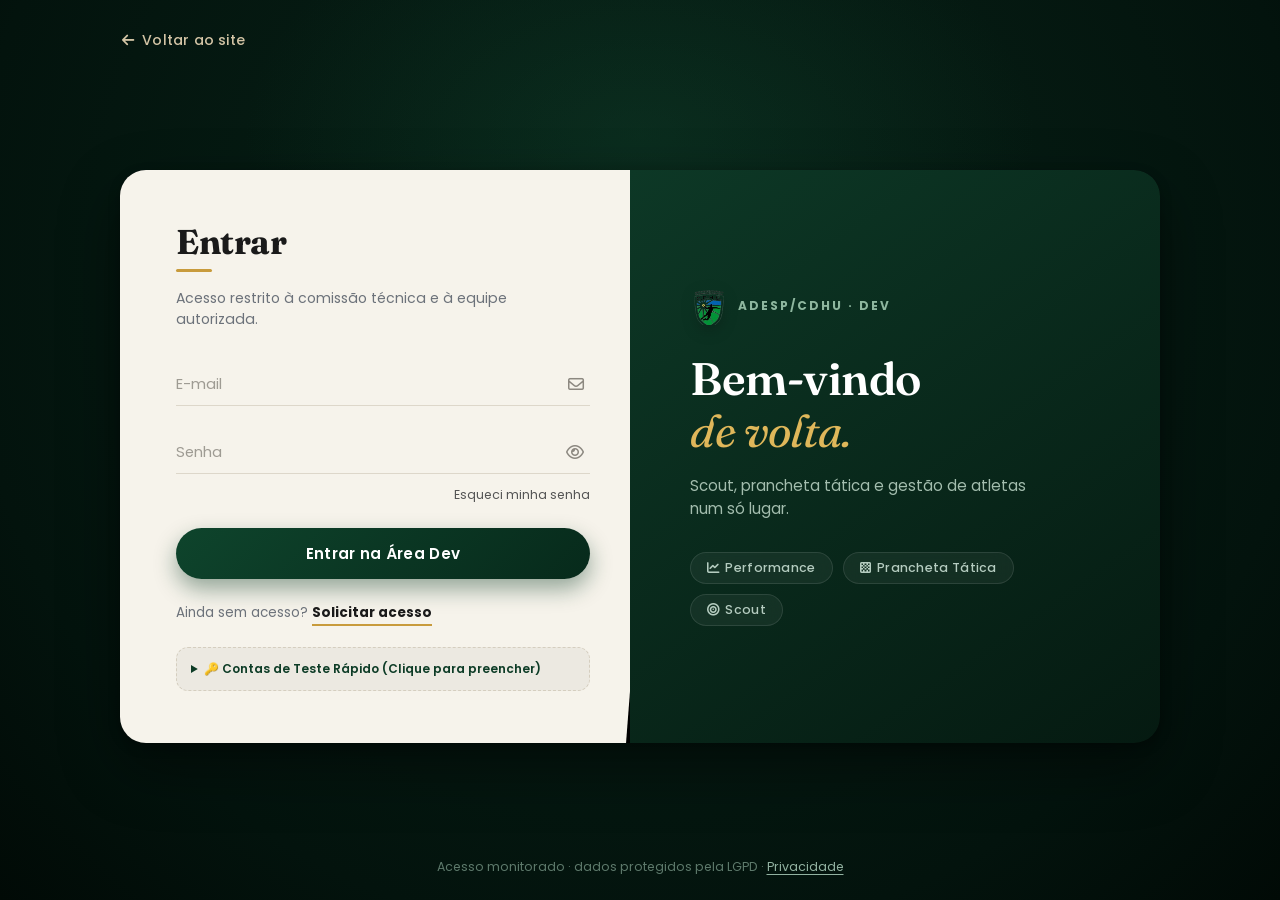
==== tatica.html @ 3009cf77 "Add files via upload" ====
﻿<!DOCTYPE html>
<html lang="pt-BR">

<head>
  <meta charset="UTF-8">
  <meta name="viewport" content="width=device-width, initial-scale=1.0, user-scalable=yes">
  <title>Prancheta Tática – ADESP/CDHU Uberlândia</title>
  <meta name="robots" content="noindex, nofollow">
  <link rel="icon" type="image/png" href="Imagens/CDHU.png">
  <!-- Guarda de Autenticação da Área Dev (Execução imediata para proteção de dados) -->
  <script src="js/auth-guard.js"></script>
  <link rel="preconnect" href="https://fonts.googleapis.com">
  <link rel="preconnect" href="https://fonts.gstatic.com" crossorigin>
  <link
    href="https://fonts.googleapis.com/css2?family=Poppins:wght@300;400;500;600;700;800&family=Oswald:wght@400;500;600;700&display=swap"
    rel="stylesheet">
  <link rel="stylesheet" href="https://cdnjs.cloudflare.com/ajax/libs/font-awesome/6.4.0/css/all.min.css">
  <!-- Design System e Componentes Compartilhados -->
  <link rel="stylesheet" href="css/components.css">
  <script src="js/utils/storage.js"></script>
  <!-- Módulo da Prancheta Tática (Abas, Log de Eventos, Regras IHF) -->
  <script src="js/modules/tactical-board.js"></script>
  <script src="data/plays.js"></script>
  <script src="js/modules/playbook.js"></script>
  <!-- Folha de Estilos Exclusiva da Prancheta Tática -->
  <link rel="stylesheet" href="css/tatica.css">
</head>

<body>

  <!-- NAVBAR -->
  <nav class="tac-nav">
    <a href="performance.html" class="tac-brand">
      <img src="Imagens/CDHU.png" alt="CDHU" onerror="this.style.display='none'">
      <div class="tac-brand-text">
        <h1>ADESP / CDHU</h1>
        <span>Prancheta Tática</span>
      </div>
    </a>
    <div class="tac-nav-right">
      <button class="nav-btn" onclick="undoAction()" title="Desfazer (Ctrl+Z)"><i class="fas fa-undo"></i>
        Desfazer</button>
      <button class="nav-btn" onclick="redoAction()" title="Refazer (Ctrl+Y)"><i class="fas fa-redo"></i>
        Refazer</button>
      <button class="nav-btn" onclick="clearAllDrawings()"><i class="fas fa-eraser"></i> Limpar</button>
      <button class="nav-btn" onclick="resetPlayers()"><i class="fas fa-sync-alt"></i> Reset</button>
      <button class="nav-btn accent" onclick="exportPNG()"><i class="fas fa-camera"></i> Exportar PNG</button>
      <a href="performance.html" class="nav-btn"><i class="fas fa-arrow-left"></i> Performance</a>
    </div>
  </nav>

  <!-- ACTIVE TEAM INDICATOR -->
  <div class="active-team-bar">
    <div class="active-team-dot" id="activeTeamDot"></div>
    <span id="activeTeamLabel">Nenhum time selecionado — clique próximo a um jogador para detectar</span>
  </div>

  <!-- MAIN LAYOUT -->
  <div class="tac-layout">

    <!-- LEFT: TOOLS SIDEBAR -->
    <aside class="tools-sidebar" id="toolsSidebar">
      <button class="tool-btn active" id="tool-select" data-tool="select" data-tip="Selecionar (S)"
        onclick="setTool('select')">
        <i class="fas fa-mouse-pointer"></i><span>Seleção</span>
      </button>
      <button class="tool-btn" id="tool-ball" data-tool="ball" data-tip="Bola de Handebol (O)"
        onclick="setTool('ball')">
        <i class="fas fa-volleyball-ball"></i><span>Bola</span>
      </button>
      <button class="tool-btn" id="tool-move" data-tool="move" data-tip="Movimento (M)" onclick="setTool('move')">
        <i class="fas fa-long-arrow-alt-right"></i><span>Mover</span>
      </button>
      <button class="tool-btn" id="tool-pass" data-tool="pass" data-tip="Passe (P)" onclick="setTool('pass')">
        <i class="fas fa-share"></i><span>Passe</span>
      </button>
      <button class="tool-btn" id="tool-dribble" data-tool="dribble" data-tip="Drible (D)" onclick="setTool('dribble')">
        <i class="fas fa-wave-square"></i><span>Drible</span>
      </button>
      <button class="tool-btn" id="tool-shot" data-tool="shot" data-tip="Arremesso ao Gol (G)"
        onclick="setTool('shot')">
        <i class="fas fa-bullseye"></i><span>Tiro</span>
      </button>
      <div class="tool-sep"></div>
      <button class="tool-btn" id="tool-block" data-tool="block" data-tip="Bloqueio Defensivo (B)"
        onclick="setTool('block')">
        <i class="fas fa-shield-alt"></i><span>Bloq.</span>
      </button>
      <button class="tool-btn" id="tool-zone" data-tool="zone" data-tip="Demarcar Zona (Z)" onclick="setTool('zone')">
        <i class="fas fa-draw-polygon"></i><span>Zona</span>
      </button>
      <button class="tool-btn" id="tool-text" data-tool="text" data-tip="Anotação de Texto (T)"
        onclick="setTool('text')">
        <i class="fas fa-font"></i><span>Texto</span>
      </button>
      <div class="tool-sep"></div>
      <button class="tool-btn" id="tool-eraser" data-tool="eraser" data-tip="Borracha (E)" onclick="setTool('eraser')">
        <i class="fas fa-eraser"></i><span>Apagar</span>
      </button>
      <div class="tool-sep"></div>
      <div style="font-size:0.6rem;color:var(--muted);text-align:center;padding:2px 0;">COR</div>
      <input type="color" class="tool-color-swatch" id="drawColorPicker" value="#ffffff" title="Cor do desenho"
        onchange="state.drawColor=this.value;">
      <div style="font-size:0.6rem;color:var(--muted);text-align:center;padding:2px 0;">ESP</div>
      <input type="range" min="1" max="8" value="2" id="lineWidthSlider" style="width:46px;accent-color:var(--accent);"
        oninput="state.lineWidth=+this.value;" title="Espessura">
    </aside>

    <!-- CENTER: CANVAS -->
    <main class="canvas-area">
      <!-- VIEW TOGGLE & TACTICAL ACTIONS -->
      <div class="view-toggle">
        <div class="view-btn-group">
          <button class="view-btn active" onclick="setView('full')"><i class="fas fa-expand"></i> Quadra
            Completa</button>
          <button class="view-btn" onclick="setView('attack')"><i class="fas fa-crosshairs"></i> Metade Ataque</button>
          <button class="view-btn" onclick="setView('defense')"><i class="fas fa-shield-alt"></i> Metade Defesa</button>
        </div>
        <div class="view-btn-group">
          <button class="view-btn action-btn-play" onclick="executePlay()"
            title="Executar e visualizar jogada desenhada (Espaço)"><i class="fas fa-play"></i> Play Jogada</button>
          <button class="view-btn action-btn-shot" onclick="shootToGoal()" title="Traçar arremesso direto no gol"><i
              class="fas fa-bullseye"></i> Chutar a Gol</button>
          <button class="view-btn action-btn-block" id="btnBlockView" onclick="toggleDefenseBlock()"
            title="Simular que a defesa bloqueou com sucesso"><i class="fas fa-shield-alt"></i> Bloqueio: <span
              id="blockViewText">OFF</span></button>
          <button class="view-btn action-btn-gk7" id="btnGK7View" onclick="toggleGoalieLinha()"
            title="Substituir Goleiro pelo Jogador nº 7 (Goleiro-Linha)"><i class="fas fa-exchange-alt"></i> <span
              id="gk7ViewText">GK ↔ Nº 7</span></button>
          <button class="view-btn" onclick="resetBallPosition()" title="Posicionar a bola no armador central"><i
              class="fas fa-volleyball-ball"></i> Repor Bola</button>
        </div>
      </div>
      <div class="canvas-wrapper" id="canvasWrapper">
        <div id="playToast" class="play-toast">
          <span id="playToastIcon">▶</span>
          <span id="playToastText">Executando jogada...</span>
        </div>
        <canvas id="courtCanvas"></canvas>
      </div>
    </main>

    <!-- RIGHT: SYSTEMS & EVENT LOG PANEL -->
    <aside class="systems-panel" id="systemsPanel">
      <!-- TABS BAR -->
      <div class="tac-side-tabs">
        <button class="tac-tab-btn active" data-tab="sistemas" title="Sistemas Táticos"><i class="fas fa-sitemap"></i>
          Sistemas</button>
        <button class="tac-tab-btn" data-tab="log" title="Log de Eventos da Jogada"><i class="fas fa-list-ol"></i>
          Log</button>
        <button class="tac-tab-btn" data-tab="biblioteca" title="Jogadas Salvas"><i class="fas fa-bookmark"></i>
          Biblioteca</button>
        <button class="tac-tab-btn" data-tab="playbook" title="Playbook de Seleções"><i class="fas fa-book-open"></i> Playbook</button>
        <button class="tac-tab-btn" data-tab="times" title="Cores e Nomes"><i class="fas fa-palette"></i> Times</button>
        <button class="tac-tab-btn" onclick="TacticalBoard.openRulesModal()" title="Regras Oficiais IHF"
          style="flex:0 0 38px;color:var(--accent);"><i class="fas fa-question-circle"></i></button>
      </div>

      <!-- PANE 1: SISTEMAS TÁTICOS -->
      <div class="tac-tab-pane active" id="pane-sistemas">
        <div class="sys-section" style="padding:0;border:none;">
          <div class="sys-title"><i class="fas fa-shield-alt"></i> Sistemas Defensivos</div>
          <button class="sys-btn def" onclick="applyDefSystem('6-0')"><i class="fas fa-shield-alt"></i> 6-0
            Clássica</button>
          <button class="sys-btn def" onclick="applyDefSystem('5-1')"><i class="fas fa-shield-alt"></i> 5-1 com
            Avançado</button>
          <button class="sys-btn def" onclick="applyDefSystem('4-2')"><i class="fas fa-shield-alt"></i> 4-2 Duas
            Linhas</button>
          <button class="sys-btn def" onclick="applyDefSystem('3-2-1')"><i class="fas fa-shield-alt"></i> 3-2-1
            Pirâmide</button>
          <button class="sys-btn def" onclick="applyDefSystem('3-3')"><i class="fas fa-shield-alt"></i> 3-3 Pressão
            Total</button>
        </div>

        <div class="sys-section" style="padding:0;border:none;margin-top:14px;">
          <div class="sys-title"><i class="fas fa-bolt"></i> Sistemas Ofensivos</div>
          <button class="sys-btn atk" onclick="applyAtkSystem('3-3')"><i class="fas fa-running"></i> 3-3 Padrão (1
            Pivô)</button>
          <button class="sys-btn atk" onclick="applyAtkSystem('2-4')"><i class="fas fa-users"></i> 2-4 (2
            Pivôs)</button>
          <button class="sys-btn atk" onclick="applyAtkSystem('contra')"><i class="fas fa-forward"></i> Contra-Ataque
            Veloz</button>
          <button class="sys-btn atk" onclick="applyAtkSystem('7v6')"><i class="fas fa-plus-circle"></i> 7x6
            (Goleiro-Linha)</button>
        </div>
      </div>

      <!-- PANE 2: LOG DE EVENTOS & REGRAS AO VIVO -->
      <div class="tac-tab-pane" id="pane-log">
        <div class="log-toolbar">
          <button class="log-btn primary" onclick="executePlay()"><i class="fas fa-play"></i> Simular</button>
          <button class="log-btn accent" onclick="TacticalBoard.exportPlaybook()"><i class="fas fa-file-export"></i>
            Playbook</button>
        </div>

        <!-- KPIs da Jogada -->
        <div class="play-summary-grid">
          <div class="play-kpi-card">
            <div class="play-kpi-val" id="kpiTotalPasses">0</div>
            <div class="play-kpi-lbl">Passes</div>
          </div>
          <div class="play-kpi-card">
            <div class="play-kpi-val" id="kpiDuration">0.0s</div>
            <div class="play-kpi-lbl">Tempo Est.</div>
          </div>
          <div class="play-kpi-card">
            <div class="play-kpi-val" id="kpiFinalZone">-</div>
            <div class="play-kpi-lbl">Zona Final</div>
          </div>
        </div>

        <!-- Alertas ao Vivo de Regras IHF -->
        <div id="tacticalAlertContainer" style="display:none;"></div>

        <!-- Tabela do Log de Eventos -->
        <div class="event-log-container">
          <table class="event-log-table">
            <thead>
              <tr>
                <th style="width:28px">#</th>
                <th style="width:46px">Tempo</th>
                <th>Evento & Detalhes</th>
              </tr>
            </thead>
            <tbody id="eventLogTbody">
              <tr>
                <td colspan="3" style="text-align:center;color:var(--muted);padding:24px 10px;">
                  <i class="fas fa-pencil-ruler"
                    style="font-size:1.5rem;margin-bottom:8px;display:block;opacity:0.4;"></i>
                  Nenhum movimento desenhado.<br>Trace passes, movimentos ou arremessos para gerar o log tático.
                </td>
              </tr>
            </tbody>
          </table>
        </div>
        <div style="font-size:0.7rem;color:var(--muted);text-align:center;">
          <i class="fas fa-info-circle"></i> Clique em uma linha para destacar a ação no campo.
        </div>
      </div>

      <!-- PANE 3: BIBLIOTECA DE PRESETS (Storage Seguro) -->
      <div class="tac-tab-pane" id="pane-biblioteca">
        <div class="sys-title"><i class="fas fa-bookmark"></i> Situações Salvas</div>
        <button class="sys-btn" onclick="savePreset()"
          style="background:var(--primary);color:#fff;border-color:transparent;text-align:center;font-weight:600;margin-bottom:10px;"><i
            class="fas fa-save"></i> Salvar Situação Atual</button>
        <div id="presetsList"></div>
      </div>

      <!-- PANE: PLAYBOOK DE SELEÇÕES (data/plays.js) -->
      <div class="tac-tab-pane" id="pane-playbook"></div>

      <!-- PANE 4: TIMES & CORES -->
      <div class="tac-tab-pane" id="pane-times">
        <div class="sys-title"><i class="fas fa-palette"></i> Configuração de Equipes</div>
        <div class="team-row" style="background:var(--bg-card);padding:8px 10px;border-radius:8px;">
          <label>ADESP (A)</label>
          <input type="color" class="color-pick" id="teamAColor" value="#0A509E"
            onchange="changeTeamColor('A', this.value)">
          <input type="text" id="teamAName" value="ADESP"
            style="width:85px;background:var(--bg-panel);border:1px solid var(--border);border-radius:6px;color:var(--text);padding:4px 6px;font-size:0.78rem;font-family:inherit;"
            oninput="teamNames.A=this.value;render();">
        </div>
        <div class="team-row" style="background:var(--bg-card);padding:8px 10px;border-radius:8px;margin-top:8px;">
          <label>Adversário (B)</label>
          <input type="color" class="color-pick" id="teamBColor" value="#ef4444"
            onchange="changeTeamColor('B', this.value)">
          <input type="text" id="teamBName" value="ADV"
            style="width:85px;background:var(--bg-panel);border:1px solid var(--border);border-radius:6px;color:var(--text);padding:4px 6px;font-size:0.78rem;font-family:inherit;"
            oninput="teamNames.B=this.value;render();">
        </div>
      </div>
    </aside>
  </div>

  <!-- TIMELINE BAR -->
  <div class="timeline-bar" id="timelineBar">
    <div class="tl-controls">
      <button class="tl-btn" onclick="prevFrame()" title="Quadro anterior (←)"><i
          class="fas fa-step-backward"></i></button>
      <button class="tl-btn play-btn" id="playBtn" onclick="togglePlay()" title="Play/Pause (Space)"><i
          class="fas fa-play" id="playIcon"></i></button>
      <button class="tl-btn" onclick="nextFrame()" title="Próximo quadro (→)"><i
          class="fas fa-step-forward"></i></button>
      <button class="tl-btn" onclick="addFrame()" title="Adicionar quadro"
        style="background:var(--green);border-color:var(--green);"><i class="fas fa-plus"></i></button>
      <button class="tl-btn" onclick="deleteFrame()" title="Excluir quadro"
        style="background:#7f1d1d;border-color:#7f1d1d;"><i class="fas fa-trash"></i></button>
    </div>
    <div class="tl-frames" id="tlFrames"></div>
    <div style="font-size:0.75rem;color:var(--muted);flex-shrink:0;" id="frameCounter">1 / 1</div>
  </div>

  <!-- TEAMS BOTTOM BAR -->
  <div class="teams-bar">
    <label>Intervalo animação:</label>
    <input type="range" min="500" max="4000" step="100" value="1500" id="animSpeed"
      style="width:80px;accent-color:var(--accent);"
      oninput="animInterval=+this.value;document.getElementById('animSpeedVal').textContent=(this.value/1000).toFixed(1)+'s'">
    <span id="animSpeedVal" style="font-size:0.75rem;color:var(--muted);">1.5s</span>
    <label style="margin-left:10px;">Duração transição:</label>
    <input type="range" min="200" max="1500" step="50" value="800" id="animDuration"
      style="width:80px;accent-color:var(--accent);"
      oninput="animDurationMs=+this.value;document.getElementById('animDurVal').textContent=(this.value/1000).toFixed(1)+'s'">
    <span id="animDurVal" style="font-size:0.75rem;color:var(--muted);">0.8s</span>
    <div class="undo-redo" style="margin-left:auto;display:flex;gap:6px;align-items:center;">
      <span style="font-size:0.72rem;color:var(--muted);">Teclas: ← → Quadros | Space Play | Ctrl+Z Desfazer</span>
    </div>
  </div>

  <!-- PLAYER CONTEXT POPUP -->
  <div class="player-popup" id="playerPopup">
    <div class="pp-title" id="ppTitle">Jogador</div>
    <button class="pp-btn" id="ppToggleGK7Btn" onclick="toggleGoalieLinha(); closePlayerPopup();"
      style="color:var(--accent);font-weight:600;"><i class="fas fa-exchange-alt"></i> 🔁 GK ↔ Jogador nº 7</button>
    <button class="pp-btn" onclick="setPlayerState('normal')">✅ Normal</button>
    <button class="pp-btn" onclick="setPlayerState('yellow')">🟡 Cartão Amarelo</button>
    <button class="pp-btn" onclick="setPlayerState('suspended')">⏸ Suspensão 2min</button>
    <button class="pp-btn" onclick="setPlayerState('disqualified')">🔴 Desclassificado</button>
    <button class="pp-btn" onclick="closePlayerPopup()">✖ Fechar</button>
  </div>

  <!-- TEXT INPUT OVERLAY -->
  <div id="textInputOverlay">
    <h4><i class="fas fa-font"></i> Adicionar Texto</h4>
    <input type="text" id="textInputField" placeholder="Digite o texto..." maxlength="40">
    <div class="text-overlay-btns">
      <button class="to-btn cancel" onclick="cancelTextInput()">Cancelar</button>
      <button class="to-btn ok" onclick="confirmTextInput()">OK</button>
    </div>
  </div>

  <script>
    'use strict';

    /* ═══════════════════════════════════════════════════
       CONSTANTS & COURT DIMENSIONS (IHF official meters)
       ═══════════════════════════════════════════════════ */
    const COURT_W = 40; // meters
    const COURT_H = 20; // meters
    const GOAL_W = 3;   // meters
    const GOAL_H = 2;   // meters
    const GOAL_AREA_R = 6;  // 6m semicircle radius
    const FREE_THROW_R = 9; // 9m dashed line
    const PENALTY_LINE = 7; // 7m line
    const GK_LINE = 4;      // 4m restriction
    const SUBZONE = 4.5;    // substitution zone half-width

    /* ═══════════════════════════════════════════════════
       STATE
       ═══════════════════════════════════════════════════ */
    let state = {
      tool: 'select',
      activeTeam: null,
      drawColor: '#ffffff',
      lineWidth: 2,
      view: 'full',
      isDrawing: false,
      isDragging: false,
      isDraggingBall: false,
      selectedPlayer: null,
      tempPoints: [],
      history: [],
      redoStack: [],
      textPending: null, // {x, y} in meters for text placement
    };

    let teamColors = { A: '#0A509E', B: '#ef4444' };
    let teamNames = { A: 'ADESP', B: 'ADV' };
    let frames = [];
    let currentFrame = 0;
    let isPlaying = false;
    let playTimer = null;
    let animInterval = 1500;
    let animDurationMs = 800;
    let animRafId = null;
    let selectedElement = null; // drawing element for eraser
    let contextPlayer = null;   // for right-click popup
    let presets = [];

    // Ball state
    let ball = { x: 26, y: 10, visible: true, heldBy: 'a_ac' };
    let animBall = null;
    let simBall = null;
    let simBlockEffect = null;
    let isGK7Active = false;
    let isDefenseBlocked = false;
    let isSimulatingPlay = false;
    let simRafId = null;

    /* ═══════════════════════════════════════════════════
       PLAYER DEFINITIONS (positions in court meters)
       Origin: top-left of court, X→right, Y→down
       Left goal at x=0, Right goal at x=40
       Linha numerada de 1 a 6 + Goleiro (GK)
       ═══════════════════════════════════════════════════ */
    function defaultPlayers() {
      return [
        // Team A — Ataque (Linha 1 a 6 + GK)
        { id: 'a_gk', team: 'A', num: 1, label: 'GK', x: 2, y: 10, state: 'normal', isGK: true },
        { id: 'a_pe', team: 'A', num: 1, label: 'PE', x: 19, y: 2, state: 'normal', isGK: false },
        { id: 'a_ae', team: 'A', num: 2, label: 'AE', x: 24, y: 6, state: 'normal', isGK: false },
        { id: 'a_ac', team: 'A', num: 3, label: 'AC', x: 26, y: 10, state: 'normal', isGK: false },
        { id: 'a_ad', team: 'A', num: 4, label: 'AD', x: 24, y: 14, state: 'normal', isGK: false },
        { id: 'a_pd', team: 'A', num: 5, label: 'PD', x: 19, y: 18, state: 'normal', isGK: false },
        { id: 'a_pv', team: 'A', num: 6, label: 'PV', x: 30, y: 10, state: 'normal', isGK: false },
        // Team B — Defesa 6-0 (Linha 1 a 6 + GK posicionados no arco dos 6m)
        { id: 'b_gk', team: 'B', num: 1, label: 'GK', x: 38, y: 10, state: 'normal', isGK: true },
        { id: 'b_d1', team: 'B', num: 1, label: 'D1', x: 36.5, y: 3.5, state: 'normal', isGK: false },
        { id: 'b_d2', team: 'B', num: 2, label: 'D2', x: 34.8, y: 6.2, state: 'normal', isGK: false },
        { id: 'b_d3', team: 'B', num: 3, label: 'D3', x: 34.0, y: 8.8, state: 'normal', isGK: false },
        { id: 'b_d4', team: 'B', num: 4, label: 'D4', x: 34.0, y: 11.2, state: 'normal', isGK: false },
        { id: 'b_d5', team: 'B', num: 5, label: 'D5', x: 34.8, y: 13.8, state: 'normal', isGK: false },
        { id: 'b_d6', team: 'B', num: 6, label: 'D6', x: 36.5, y: 16.5, state: 'normal', isGK: false },
      ];
    }

    let players = defaultPlayers();

    /* ═══════════════════════════════════════════════════
       CANVAS SETUP
       ═══════════════════════════════════════════════════ */
    const canvas = document.getElementById('courtCanvas');
    const ctx = canvas.getContext('2d');
    const wrapper = document.getElementById('canvasWrapper');

    let scale = 1;      // pixels per meter
    let offsetX = 0;    // canvas left offset (px) for centering
    let offsetY = 0;    // canvas top offset (px) for centering
    let dpr = window.devicePixelRatio || 1;

    function resizeCanvas() {
      dpr = window.devicePixelRatio || 1;
      const rect = wrapper.getBoundingClientRect();
      const W = rect.width;
      const H = rect.height;

      let viewW = COURT_W, viewH = COURT_H;
      if (state.view === 'attack' || state.view === 'defense') {
        viewW = COURT_W / 2;
      }

      const scaleX = W / viewW;
      const scaleY = H / viewH;
      scale = Math.min(scaleX, scaleY) * 0.97;

      const drawW = viewW * scale;
      const drawH = viewH * scale;
      offsetX = (W - drawW) / 2;
      offsetY = (H - drawH) / 2;

      canvas.style.width = W + 'px';
      canvas.style.height = H + 'px';
      canvas.width = W * dpr;
      canvas.height = H * dpr;
      ctx.setTransform(dpr, 0, 0, dpr, 0, 0);
      render();
    }

    /* Court-meter → canvas-pixel */
    function c2p(mx, my) {
      let px, py;
      if (state.view === 'attack') {
        // show left half (x: 0..20)
        px = offsetX + mx * scale;
      } else if (state.view === 'defense') {
        // show right half (x: 20..40)
        px = offsetX + (mx - 20) * scale;
      } else {
        px = offsetX + mx * scale;
      }
      py = offsetY + my * scale;
      return { x: px, y: py };
    }

    /* Canvas-pixel → court-meter */
    function p2c(px, py) {
      let mx, my;
      if (state.view === 'attack') {
        mx = (px - offsetX) / scale;
      } else if (state.view === 'defense') {
        mx = (px - offsetX) / scale + 20;
      } else {
        mx = (px - offsetX) / scale;
      }
      my = (py - offsetY) / scale;
      return { x: mx, y: my };
    }

    /* ═══════════════════════════════════════════════════
       COURT DRAWING
       ═══════════════════════════════════════════════════ */
    function drawCourt() {
      const W = canvas.width / dpr;
      const H = canvas.height / dpr;

      // Background
      ctx.fillStyle = '#071322';
      ctx.fillRect(0, 0, W, H);

      // Court surface
      const tl = c2p(0, 0);
      const br = c2p(COURT_W, COURT_H);
      const cw = br.x - tl.x;
      const ch = br.y - tl.y;

      ctx.fillStyle = '#2980b9';
      ctx.fillRect(tl.x, tl.y, cw, ch);

      // Court outer boundary
      ctx.strokeStyle = '#fff';
      ctx.lineWidth = 2;
      ctx.setLineDash([]);
      ctx.strokeRect(tl.x, tl.y, cw, ch);

      // Center line
      const cl = c2p(COURT_W / 2, 0);
      const clb = c2p(COURT_W / 2, COURT_H);
      ctx.beginPath();
      ctx.moveTo(cl.x, cl.y);
      ctx.lineTo(clb.x, clb.y);
      ctx.stroke();

      // Center circle (optional freehand circle r=3m)
      const cc = c2p(COURT_W / 2, COURT_H / 2);
      ctx.beginPath();
      ctx.arc(cc.x, cc.y, 3 * scale, 0, Math.PI * 2);
      ctx.setLineDash([4, 4]);
      ctx.strokeStyle = 'rgba(255,255,255,0.4)';
      ctx.stroke();
      ctx.setLineDash([]);

      // LEFT GOAL AREA
      drawGoalArea(0);
      // RIGHT GOAL AREA
      drawGoalArea(COURT_W);

      // 7m PENALTY lines
      drawPenaltyLines();

      // 4m GK restriction lines
      drawGKLines();

      // Substitution zone indicators
      drawSubZone();

      // Goals
      drawGoal(0);  // left
      drawGoal(COURT_W); // right
    }

    function drawGoalArea(goalX) {
      // 6m goal area (solid) and 9m free-throw (dashed)
      const goalMidY = COURT_H / 2;
      const postTop = goalMidY - GOAL_W / 2;
      const postBot = goalMidY + GOAL_W / 2;
      const isLeft = goalX === 0;

      ctx.strokeStyle = '#fff';
      ctx.lineWidth = 2;

      // ── 6m line ──
      ctx.setLineDash([]);
      ctx.beginPath();
      if (isLeft) {
        ctx.arc(c2p(goalX, postTop).x, c2p(goalX, postTop).y, GOAL_AREA_R * scale, -Math.PI / 2, 0);
        ctx.lineTo(c2p(goalX + GOAL_AREA_R, postBot).x, c2p(goalX + GOAL_AREA_R, postBot).y);
        ctx.arc(c2p(goalX, postBot).x, c2p(goalX, postBot).y, GOAL_AREA_R * scale, 0, Math.PI / 2);
      } else {
        ctx.arc(c2p(goalX, postTop).x, c2p(goalX, postTop).y, GOAL_AREA_R * scale, -Math.PI / 2, Math.PI, true);
        ctx.lineTo(c2p(goalX - GOAL_AREA_R, postBot).x, c2p(goalX - GOAL_AREA_R, postBot).y);
        ctx.arc(c2p(goalX, postBot).x, c2p(goalX, postBot).y, GOAL_AREA_R * scale, Math.PI, Math.PI / 2, true);
      }
      ctx.stroke();

      // ── 9m dashed line ──
      ctx.setLineDash([8 * scale / 10, 5 * scale / 10]);
      ctx.lineWidth = 1.5;
      ctx.beginPath();
      if (isLeft) {
        ctx.arc(c2p(goalX, postTop).x, c2p(goalX, postTop).y, FREE_THROW_R * scale, -Math.PI / 2, 0);
        ctx.lineTo(c2p(goalX + FREE_THROW_R, postBot).x, c2p(goalX + FREE_THROW_R, postBot).y);
        ctx.arc(c2p(goalX, postBot).x, c2p(goalX, postBot).y, FREE_THROW_R * scale, 0, Math.PI / 2);
      } else {
        ctx.arc(c2p(goalX, postTop).x, c2p(goalX, postTop).y, FREE_THROW_R * scale, -Math.PI / 2, Math.PI, true);
        ctx.lineTo(c2p(goalX - FREE_THROW_R, postBot).x, c2p(goalX - FREE_THROW_R, postBot).y);
        ctx.arc(c2p(goalX, postBot).x, c2p(goalX, postBot).y, FREE_THROW_R * scale, Math.PI, Math.PI / 2, true);
      }
      ctx.stroke();
      ctx.setLineDash([]);
      ctx.lineWidth = 2;
    }

    function drawPenaltyLines() {
      // 7m mark: 1m line centered on y=10 at x=7 and x=33
      const goalMidY = COURT_H / 2;
      const halfMark = 0.5;
      ctx.strokeStyle = '#fff';
      ctx.lineWidth = 2;
      // Left 7m
      const lA = c2p(PENALTY_LINE, goalMidY - halfMark);
      const lB = c2p(PENALTY_LINE, goalMidY + halfMark);
      ctx.beginPath(); ctx.moveTo(lA.x, lA.y); ctx.lineTo(lB.x, lB.y); ctx.stroke();
      // Right 7m
      const rA = c2p(COURT_W - PENALTY_LINE, goalMidY - halfMark);
      const rB = c2p(COURT_W - PENALTY_LINE, goalMidY + halfMark);
      ctx.beginPath(); ctx.moveTo(rA.x, rA.y); ctx.lineTo(rB.x, rB.y); ctx.stroke();
    }

    function drawGKLines() {
      const goalMidY = COURT_H / 2;
      const halfMark = 0.075; // 15cm total
      ctx.strokeStyle = '#fff';
      ctx.lineWidth = 2;
      // Left 4m
      const lA = c2p(GK_LINE, goalMidY - halfMark);
      const lB = c2p(GK_LINE, goalMidY + halfMark);
      ctx.beginPath(); ctx.moveTo(lA.x, lA.y); ctx.lineTo(lB.x, lB.y); ctx.stroke();
      // Right 4m
      const rA = c2p(COURT_W - GK_LINE, goalMidY - halfMark);
      const rB = c2p(COURT_W - GK_LINE, goalMidY + halfMark);
      ctx.beginPath(); ctx.moveTo(rA.x, rA.y); ctx.lineTo(rB.x, rB.y); ctx.stroke();
    }

    function drawSubZone() {
      const midY = COURT_H / 2;
      ctx.strokeStyle = 'rgba(255,255,255,0.5)';
      ctx.lineWidth = 1;
      ctx.setLineDash([4, 4]);
      // Top sideline markers at center ± 4.5m
      const pts = [
        [c2p(COURT_W / 2 - SUBZONE, 0), c2p(COURT_W / 2 - SUBZONE, 0.5)],
        [c2p(COURT_W / 2 + SUBZONE, 0), c2p(COURT_W / 2 + SUBZONE, 0.5)],
        [c2p(COURT_W / 2 - SUBZONE, COURT_H), c2p(COURT_W / 2 - SUBZONE, COURT_H - 0.5)],
        [c2p(COURT_W / 2 + SUBZONE, COURT_H), c2p(COURT_W / 2 + SUBZONE, COURT_H - 0.5)],
      ];
      for (const [a, b] of pts) {
        ctx.beginPath(); ctx.moveTo(a.x, a.y); ctx.lineTo(b.x, b.y); ctx.stroke();
      }
      ctx.setLineDash([]);
    }

    function drawGoal(goalX) {
      const isLeft = goalX === 0;
      const midY = COURT_H / 2;
      const halfW = GOAL_W / 2;
      const depth = isLeft ? -1.5 : 1.5; // goal depth in meters (pointing inward)
      const postTop = midY - halfW;
      const postBot = midY + halfW;

      // Goal rectangle
      const p1 = c2p(goalX, postTop);
      const p2 = c2p(goalX, postBot);
      const p3 = c2p(goalX + depth, postBot);
      const p4 = c2p(goalX + depth, postTop);

      ctx.strokeStyle = '#fff';
      ctx.lineWidth = 3;
      ctx.fillStyle = 'rgba(255,255,255,0.08)';
      ctx.beginPath();
      ctx.moveTo(p1.x, p1.y);
      ctx.lineTo(p2.x, p2.y);
      ctx.lineTo(p3.x, p3.y);
      ctx.lineTo(p4.x, p4.y);
      ctx.closePath();
      ctx.fill();
      ctx.stroke();

      // Net crosshatch
      ctx.strokeStyle = 'rgba(255,255,255,0.15)';
      ctx.lineWidth = 0.5;
      const gx1 = Math.min(p1.x, p4.x), gx2 = Math.max(p1.x, p4.x);
      const gy1 = p1.y, gy2 = p2.y;
      const step = scale * 0.4;
      for (let x = gx1; x <= gx2; x += step) {
        ctx.beginPath(); ctx.moveTo(x, gy1); ctx.lineTo(x, gy2); ctx.stroke();
      }
      for (let y = gy1; y <= gy2; y += step) {
        ctx.beginPath(); ctx.moveTo(gx1, y); ctx.lineTo(gx2, y); ctx.stroke();
      }
    }

    /* ═══════════════════════════════════════════════════
       DRAWING ELEMENTS
       ═══════════════════════════════════════════════════ */
    let drawings = []; // current frame drawings

    function drawElement(el) {
      if (!el.points || el.points.length < 1) return;
      const pts = el.points.map(p => c2p(p.x, p.y));
      ctx.save();
      ctx.strokeStyle = el.color || '#fff';
      ctx.fillStyle = el.color || '#fff';
      ctx.lineWidth = (el.lineWidth || 2);

      // Destaque se for a etapa ativa selecionada
      const isActionTool = ['move', 'pass', 'dribble', 'shot'].includes(el.tool);
      let actionIdx = -1;
      let isStepHighlighted = false;

      if (isActionTool && pts.length >= 2) {
        const actionDrawings = drawings.filter(d => ['move', 'pass', 'dribble', 'shot'].includes(d.tool) && d.points && d.points.length >= 2);
        actionIdx = actionDrawings.indexOf(el);
        if (actionIdx !== -1 && window.TacticalBoard && TacticalBoard.activeStepIndex === actionIdx) {
          isStepHighlighted = true;
          ctx.shadowColor = '#F4C542';
          ctx.shadowBlur = 14;
          ctx.lineWidth = (el.lineWidth || 2) + 2;
        }
      }

      switch (el.tool) {
        case 'move':
          ctx.setLineDash([]);
          drawArrow(pts, el.lineWidth || 2, isStepHighlighted ? '#F4C542' : (el.color || '#fff'), false);
          break;
        case 'pass':
          ctx.setLineDash([10, 6]);
          drawArrow(pts, el.lineWidth || 2, isStepHighlighted ? '#F4C542' : (el.color || '#fff'), true);
          break;
        case 'dribble':
          drawWavyArrow(pts, el.lineWidth || 2, isStepHighlighted ? '#F4C542' : (el.color || '#fff'));
          break;
        case 'shot':
          drawDoubleArrow(pts, el.lineWidth || 2, isStepHighlighted ? '#F4C542' : (el.color || '#fff'));
          break;
        case 'block':
          drawBlock(pts, el.color || '#fff', el.lineWidth || 2);
          break;
        case 'zone':
          drawZone(pts, el.color || '#fff');
          break;
        case 'text':
          drawTextEl(el);
          break;
      }

      // Numeração sequencial da jogada (Passo 1, 2, 3...)
      if (actionIdx !== -1 && pts.length >= 2) {
        const stepNum = actionIdx + 1;
        const badgePos = pts[0];
        const badgeR = Math.max(10, scale * 0.42);

        ctx.save();
        ctx.shadowColor = isStepHighlighted ? '#F4C542' : 'rgba(0,0,0,0.6)';
        ctx.shadowBlur = isStepHighlighted ? 12 : 4;
        ctx.beginPath();
        ctx.arc(badgePos.x, badgePos.y, badgeR, 0, Math.PI * 2);
        ctx.fillStyle = isStepHighlighted ? '#F4C542' : 'rgba(7, 19, 34, 0.95)';
        ctx.fill();
        ctx.strokeStyle = isStepHighlighted ? '#071322' : (el.color || '#F4C542');
        ctx.lineWidth = 1.5;
        ctx.stroke();

        ctx.font = `bold ${Math.max(9, badgeR * 0.9)}px 'Oswald', sans-serif`;
        ctx.fillStyle = isStepHighlighted ? '#071322' : '#ffffff';
        ctx.textAlign = 'center';
        ctx.textBaseline = 'middle';
        ctx.fillText(String(stepNum), badgePos.x, badgePos.y);
        ctx.restore();
      }

      // Team label badge at midpoint for arrow types
      if (['move', 'pass', 'dribble', 'shot'].includes(el.tool) && el.teamLabel && pts.length >= 2) {
        const mid = getPathMidpoint(pts);
        drawTeamBadge(mid.x, mid.y, el.teamLabel, el.color);
      }

      ctx.restore();
    }

    function getPathMidpoint(pts) {
      if (pts.length === 2) {
        return { x: (pts[0].x + pts[1].x) / 2, y: (pts[0].y + pts[1].y) / 2 };
      }
      const mid = Math.floor(pts.length / 2);
      return pts[mid];
    }

    function drawArrow(pts, lw, color, dashed) {
      if (pts.length < 2) return;
      ctx.lineWidth = lw;
      ctx.strokeStyle = color;
      if (dashed) ctx.setLineDash([10, 6]);
      else ctx.setLineDash([]);
      ctx.beginPath();
      ctx.moveTo(pts[0].x, pts[0].y);
      for (let i = 1; i < pts.length; i++) ctx.lineTo(pts[i].x, pts[i].y);
      ctx.stroke();
      ctx.setLineDash([]);
      // Arrowhead
      const last = pts[pts.length - 1];
      const prev = pts[pts.length - 2];
      drawArrowhead(prev.x, prev.y, last.x, last.y, lw * 4 + 4, color);
    }

    function drawArrowhead(x1, y1, x2, y2, size, color) {
      const angle = Math.atan2(y2 - y1, x2 - x1);
      ctx.fillStyle = color;
      ctx.setLineDash([]);
      ctx.beginPath();
      ctx.moveTo(x2, y2);
      ctx.lineTo(x2 - size * Math.cos(angle - Math.PI / 6), y2 - size * Math.sin(angle - Math.PI / 6));
      ctx.lineTo(x2 - size * Math.cos(angle + Math.PI / 6), y2 - size * Math.sin(angle + Math.PI / 6));
      ctx.closePath();
      ctx.fill();
    }

    function drawWavyArrow(pts, lw, color) {
      if (pts.length < 2) return;
      ctx.lineWidth = lw;
      ctx.strokeStyle = color;
      ctx.setLineDash([]);
      // Create wavy path along line
      const p1 = pts[0], p2 = pts[pts.length - 1];
      const dx = p2.x - p1.x, dy = p2.y - p1.y;
      const len = Math.hypot(dx, dy);
      const ux = dx / len, uy = dy / len;
      const nx = -uy, ny = ux; // normal
      const amp = Math.min(lw * 3, 8);
      const freq = 20;
      ctx.beginPath();
      ctx.moveTo(p1.x, p1.y);
      const steps = Math.max(30, Math.floor(len / 3));
      for (let i = 1; i <= steps; i++) {
        const t = i / steps;
        const wave = amp * Math.sin(t * Math.PI * 2 * (len / freq));
        const bx = p1.x + dx * t + nx * wave;
        const by = p1.y + dy * t + ny * wave;
        ctx.lineTo(bx, by);
      }
      ctx.stroke();
      drawArrowhead(p1.x + dx * 0.85, p1.y + dy * 0.85, p2.x, p2.y, lw * 4 + 4, color);
    }

    function drawDoubleArrow(pts, lw, color) {
      if (pts.length < 2) return;
      const p1 = pts[0], p2 = pts[pts.length - 1];
      const dx = p2.x - p1.x, dy = p2.y - p1.y;
      const len = Math.hypot(dx, dy);
      if (len === 0) return;
      const nx = -dy / len * lw * 1.5, ny = dx / len * lw * 1.5;
      ctx.strokeStyle = color;
      ctx.lineWidth = lw;
      ctx.setLineDash([]);
      ctx.beginPath();
      ctx.moveTo(p1.x + nx, p1.y + ny);
      ctx.lineTo(p2.x + nx, p2.y + ny);
      ctx.stroke();
      ctx.beginPath();
      ctx.moveTo(p1.x - nx, p1.y - ny);
      ctx.lineTo(p2.x - nx, p2.y - ny);
      ctx.stroke();
      drawArrowhead(p1.x, p1.y, p2.x, p2.y, lw * 5 + 5, color);
    }

    function drawBlock(pts, color, lw) {
      if (pts.length < 1) return;
      const p = pts[0];
      const size = scale * 0.7;
      ctx.strokeStyle = color;
      ctx.lineWidth = lw + 1;
      ctx.setLineDash([]);
      ctx.beginPath();
      ctx.moveTo(p.x, p.y - size);
      ctx.lineTo(p.x, p.y + size);
      ctx.stroke();
      ctx.beginPath();
      ctx.moveTo(p.x - size, p.y + size);
      ctx.lineTo(p.x + size, p.y + size);
      ctx.stroke();
    }

    function drawZone(pts, color) {
      if (pts.length < 2) return;
      const p1 = pts[0], p2 = pts[pts.length - 1];
      const x = Math.min(p1.x, p2.x), y = Math.min(p1.y, p2.y);
      const w = Math.abs(p2.x - p1.x), h = Math.abs(p2.y - p1.y);
      ctx.fillStyle = hexToRgba(color, 0.2);
      ctx.strokeStyle = color;
      ctx.lineWidth = 1.5;
      ctx.setLineDash([6, 4]);
      ctx.fillRect(x, y, w, h);
      ctx.strokeRect(x, y, w, h);
      ctx.setLineDash([]);
    }

    function drawTextEl(el) {
      if (!el.text || !el.points[0]) return;
      const p = c2p(el.points[0].x, el.points[0].y);
      ctx.font = `bold ${Math.max(12, scale * 0.8)}px 'Poppins',sans-serif`;
      ctx.fillStyle = el.color || '#fff';
      ctx.textAlign = 'center';
      ctx.textBaseline = 'middle';
      // shadow
      ctx.shadowColor = 'rgba(0,0,0,0.8)';
      ctx.shadowBlur = 4;
      ctx.fillText(el.text, p.x, p.y);
      ctx.shadowBlur = 0;
    }

    function drawTeamBadge(x, y, label, color) {
      const tw = ctx.measureText(label).width + 8;
      const th = 14;
      ctx.fillStyle = hexToRgba(color, 0.85);
      roundRect(ctx, x - tw / 2, y - th / 2, tw, th, 4);
      ctx.fill();
      ctx.font = `bold 9px 'Poppins',sans-serif`;
      ctx.fillStyle = '#fff';
      ctx.textAlign = 'center';
      ctx.textBaseline = 'middle';
      ctx.fillText(label, x, y);
    }

    function hexToRgba(hex, alpha) {
      const r = parseInt(hex.slice(1, 3), 16);
      const g = parseInt(hex.slice(3, 5), 16);
      const b = parseInt(hex.slice(5, 7), 16);
      return `rgba(${r},${g},${b},${alpha})`;
    }

    function roundRect(ctx, x, y, w, h, r) {
      ctx.beginPath();
      ctx.moveTo(x + r, y);
      ctx.lineTo(x + w - r, y);
      ctx.arcTo(x + w, y, x + w, y + r, r);
      ctx.lineTo(x + w, y + h - r);
      ctx.arcTo(x + w, y + h, x + w - r, y + h, r);
      ctx.lineTo(x + r, y + h);
      ctx.arcTo(x, y + h, x, y + h - r, r);
      ctx.lineTo(x, y + r);
      ctx.arcTo(x, y, x + r, y, r);
      ctx.closePath();
    }

    /* ═══════════════════════════════════════════════════
       PLAYER DRAWING
       ═══════════════════════════════════════════════════ */
    function drawPlayers(plist) {
      for (const p of plist) {
        if (p.state === 'suspended') continue; // suspended players shown grayed out off court
        drawPlayer(p);
      }
      // Draw suspended players ghosted
      for (const p of plist) {
        if (p.state === 'suspended') {
          ctx.save();
          ctx.globalAlpha = 0.4;
          drawPlayer(p);
          ctx.restore();
        }
      }
    }

    function drawPlayer(p) {
      const pos = c2p(p.x, p.y);
      const r = Math.max(14, scale * 0.65);
      const baseColor = teamColors[p.team];
      let fillColor = p.isGK ? darkenColor(baseColor, 0.3) : baseColor;

      if (p.state === 'disqualified') fillColor = '#555';

      // Shadow
      ctx.shadowColor = 'rgba(0,0,0,0.5)';
      ctx.shadowBlur = 6;

      // Outer ring (selected)
      if (state.selectedPlayer && state.selectedPlayer.id === p.id) {
        ctx.beginPath();
        ctx.arc(pos.x, pos.y, r + 4, 0, Math.PI * 2);
        ctx.fillStyle = 'rgba(244,197,66,0.4)';
        ctx.fill();
      }

      // White border ring
      ctx.beginPath();
      ctx.arc(pos.x, pos.y, r + 2, 0, Math.PI * 2);
      ctx.fillStyle = '#fff';
      ctx.fill();

      // Player circle
      ctx.beginPath();
      ctx.arc(pos.x, pos.y, r, 0, Math.PI * 2);
      ctx.fillStyle = fillColor;
      ctx.fill();
      ctx.shadowBlur = 0;

      // Label (number or GK)
      ctx.font = `bold ${Math.max(9, r * 0.75)}px 'Oswald',sans-serif`;
      ctx.fillStyle = '#fff';
      ctx.textAlign = 'center';
      ctx.textBaseline = 'middle';
      ctx.fillText(p.isGK ? 'GK' : String(p.num), pos.x, pos.y);

      // State badge
      if (p.state === 'yellow') {
        ctx.beginPath();
        ctx.arc(pos.x + r * 0.7, pos.y - r * 0.7, 5, 0, Math.PI * 2);
        ctx.fillStyle = '#facc15';
        ctx.fill();
        ctx.strokeStyle = '#000';
        ctx.lineWidth = 1;
        ctx.stroke();
      }
      if (p.state === 'disqualified') {
        ctx.beginPath();
        ctx.arc(pos.x + r * 0.7, pos.y - r * 0.7, 5, 0, Math.PI * 2);
        ctx.fillStyle = '#ef4444';
        ctx.fill();
      }

      // Position label below token
      ctx.font = `${Math.max(7, r * 0.5)}px 'Poppins',sans-serif`;
      ctx.fillStyle = 'rgba(255,255,255,0.75)';
      ctx.fillText(p.label, pos.x, pos.y + r + 8);
    }

    function darkenColor(hex, amount) {
      const r = Math.max(0, parseInt(hex.slice(1, 3), 16) - Math.round(255 * amount));
      const g = Math.max(0, parseInt(hex.slice(3, 5), 16) - Math.round(255 * amount));
      const b = Math.max(0, parseInt(hex.slice(5, 7), 16) - Math.round(255 * amount));
      return `rgb(${r},${g},${b})`;
    }

    /* ═══════════════════════════════════════════════════
       TEMP DRAWING PREVIEW
       ═══════════════════════════════════════════════════ */
    function drawTempPreview() {
      if (!state.isDrawing || state.tempPoints.length < 1) return;
      if (['select', 'eraser', 'text'].includes(state.tool)) return;

      const pts = state.tempPoints.map(p => c2p(p.x, p.y));
      const col = state.drawColor;
      const lw = state.lineWidth;

      ctx.save();
      ctx.globalAlpha = 0.7;

      switch (state.tool) {
        case 'move': drawArrow(pts, lw, col, false); break;
        case 'pass': drawArrow(pts, lw, col, true); break;
        case 'dribble': drawWavyArrow(pts, lw, col); break;
        case 'shot': drawDoubleArrow(pts, lw, col); break;
        case 'block': drawBlock(pts, col, lw); break;
        case 'zone': drawZone(pts, col); break;
      }
      ctx.restore();
    }

    /* ═══════════════════════════════════════════════════
       BALL DRAWING & HIT TESTING
       ═══════════════════════════════════════════════════ */
    function drawBall(b) {
      if (!b || !b.visible) return;
      const pos = c2p(b.x, b.y);
      const r = Math.max(9, scale * 0.42);

      ctx.save();
      // Ball shadow
      ctx.shadowColor = 'rgba(0,0,0,0.6)';
      ctx.shadowBlur = 6;
      ctx.shadowOffsetY = 2;

      // Ball body - warm handball gradient
      const grad = ctx.createRadialGradient(pos.x - r * 0.35, pos.y - r * 0.35, r * 0.1, pos.x, pos.y, r);
      grad.addColorStop(0, '#fef08a');
      grad.addColorStop(0.35, '#f59e0b');
      grad.addColorStop(1, '#b45309');

      ctx.beginPath();
      ctx.arc(pos.x, pos.y, r, 0, Math.PI * 2);
      ctx.fillStyle = grad;
      ctx.fill();
      ctx.shadowBlur = 0;
      ctx.shadowOffsetY = 0;

      // Outer border
      ctx.lineWidth = 1.5;
      ctx.strokeStyle = '#ffffff';
      ctx.stroke();

      // Handball leather pentagon seams
      ctx.strokeStyle = 'rgba(255,255,255,0.7)';
      ctx.lineWidth = 1;
      ctx.beginPath();
      for (let i = 0; i < 5; i++) {
        const angle = (i * Math.PI * 2) / 5 - Math.PI / 2;
        const px = pos.x + Math.cos(angle) * (r * 0.45);
        const py = pos.y + Math.sin(angle) * (r * 0.45);
        if (i === 0) ctx.moveTo(px, py);
        else ctx.lineTo(px, py);
      }
      ctx.closePath();
      ctx.stroke();

      for (let i = 0; i < 5; i++) {
        const angle = (i * Math.PI * 2) / 5 - Math.PI / 2;
        const px1 = pos.x + Math.cos(angle) * (r * 0.45);
        const py1 = pos.y + Math.sin(angle) * (r * 0.45);
        const px2 = pos.x + Math.cos(angle) * r;
        const py2 = pos.y + Math.sin(angle) * r;
        ctx.beginPath();
        ctx.moveTo(px1, py1);
        ctx.lineTo(px2, py2);
        ctx.stroke();
      }

      // Active ring if tool is ball or dragging ball
      if (state.tool === 'ball' || state.isDraggingBall) {
        ctx.beginPath();
        ctx.arc(pos.x, pos.y, r + 4, 0, Math.PI * 2);
        ctx.strokeStyle = 'rgba(244,197,66,0.9)';
        ctx.lineWidth = 2;
        ctx.setLineDash([3, 3]);
        ctx.stroke();
        ctx.setLineDash([]);
      }

      // Label "BOLA" below
      ctx.font = `bold ${Math.max(7, r * 0.55)}px 'Poppins',sans-serif`;
      ctx.fillStyle = '#f8fafc';
      ctx.textAlign = 'center';
      ctx.textBaseline = 'middle';
      ctx.fillText('BOLA', pos.x, pos.y + r + 7);

      ctx.restore();
    }

    function hitTestBall(px, py) {
      const pos = c2p(ball.x, ball.y);
      const r = Math.max(16, scale * 0.7);
      return Math.hypot(px - pos.x, py - pos.y) <= r + 4;
    }

    function drawSimBlockEffect(eff) {
      if (!eff) return;
      const p = c2p(eff.x, eff.y);
      const r = (eff.radius || 20) * scale * 0.05 + 16;
      ctx.save();
      ctx.beginPath();
      ctx.arc(p.x, p.y, r, 0, Math.PI * 2);
      ctx.fillStyle = 'rgba(239, 68, 68, 0.3)';
      ctx.fill();
      ctx.strokeStyle = '#ef4444';
      ctx.lineWidth = 3;
      ctx.setLineDash([4, 4]);
      ctx.stroke();
      ctx.setLineDash([]);

      ctx.font = `bold ${Math.max(13, scale * 0.85)}px 'Oswald',sans-serif`;
      ctx.fillStyle = '#ffffff';
      ctx.textAlign = 'center';
      ctx.textBaseline = 'middle';
      ctx.shadowColor = '#000';
      ctx.shadowBlur = 8;
      ctx.fillText('🛡️ BLOQUEIO!', p.x, p.y - r - 10);
      ctx.restore();
    }

    /* ═══════════════════════════════════════════════════
       MAIN RENDER
       ═══════════════════════════════════════════════════ */
    let animPlayers = null; // during animation

    function render() {
      drawCourt();

      // Draw saved elements
      for (const el of drawings) drawElement(el);

      // Temp preview
      drawTempPreview();

      // Players (animated or current)
      const plist = animPlayers || players;
      drawPlayers(plist);

      // Ball
      drawBall(animBall || (simBall ? simBall : ball));

      // Defensive block effect
      if (simBlockEffect) {
        drawSimBlockEffect(simBlockEffect);
      }

      // Sincroniza e analisa log de eventos táticos em tempo real
      if (window.TacticalBoard && !isSimulatingPlay) {
        TacticalBoard.analyzePlay(drawings, plist, simBall || ball);
      }
    }

    /* ═══════════════════════════════════════════════════
       AUTO TEAM DETECTION
       ═══════════════════════════════════════════════════ */
    function detectTeamFromPoint(px, py) {
      const r_threshold = Math.max(30, scale * 1.2);
      let closest = null, minDist = r_threshold;
      for (const p of players) {
        const pp = c2p(p.x, p.y);
        const dist = Math.hypot(px - pp.x, py - pp.y);
        if (dist < minDist) { minDist = dist; closest = p; }
      }
      return closest ? closest.team : state.activeTeam;
    }

    function setActiveTeam(team) {
      state.activeTeam = team;
      const dot = document.getElementById('activeTeamDot');
      const label = document.getElementById('activeTeamLabel');
      if (!team) {
        dot.style.background = '#888';
        label.style.color = 'var(--muted)';
        label.textContent = 'Nenhum time ativo — clique próximo a um jogador';
        return;
      }
      const color = teamColors[team];
      const name = team === 'A' ? (teamNames.A || 'ADESP/CDHU') : (teamNames.B || 'Adversário');
      const emoji = team === 'A' ? '🔵' : '🔴';
      dot.style.background = color;
      label.style.color = color;
      label.textContent = `${emoji} ${name} executando...`;
    }

    /* ═══════════════════════════════════════════════════
       TOOL SELECTION
       ═══════════════════════════════════════════════════ */
    function setTool(t) {
      state.tool = t;
      document.querySelectorAll('.tool-btn').forEach(b => b.classList.remove('active'));
      const btn = document.getElementById('tool-' + t);
      if (btn) btn.classList.add('active');
      canvas.style.cursor = t === 'select' ? 'default' : (t === 'eraser' ? 'cell' : (t === 'ball' ? 'grab' : 'crosshair'));
    }

    /* ═══════════════════════════════════════════════════
       HIT TESTING
       ═══════════════════════════════════════════════════ */
    function hitTestPlayer(px, py) {
      const r = Math.max(14, scale * 0.65) + 5;
      for (let i = players.length - 1; i >= 0; i--) {
        const p = players[i];
        const pp = c2p(p.x, p.y);
        if (Math.hypot(px - pp.x, py - pp.y) <= r + 2) return p;
      }
      return null;
    }

    function hitTestDrawing(px, py) {
      const thresh = 10;
      for (let i = drawings.length - 1; i >= 0; i--) {
        const el = drawings[i];
        if (!el.points) continue;
        if (el.tool === 'text') {
          const p = c2p(el.points[0].x, el.points[0].y);
          if (Math.hypot(px - p.x, py - p.y) < 20) return i;
        } else {
          const pts = el.points.map(p => c2p(p.x, p.y));
          for (let j = 0; j < pts.length - 1; j++) {
            if (distToSegment(px, py, pts[j].x, pts[j].y, pts[j + 1].x, pts[j + 1].y) < thresh) return i;
          }
          if (pts.length === 1 && Math.hypot(px - pts[0].x, py - pts[0].y) < thresh * 2) return i;
        }
      }
      return -1;
    }

    function distToSegment(px, py, ax, ay, bx, by) {
      const dx = bx - ax, dy = by - ay;
      const len2 = dx * dx + dy * dy;
      if (len2 === 0) return Math.hypot(px - ax, py - ay);
      const t = Math.max(0, Math.min(1, ((px - ax) * dx + (py - ay) * dy) / len2));
      return Math.hypot(px - (ax + t * dx), py - (ay + t * dy));
    }

    /* ═══════════════════════════════════════════════════
       MOUSE / TOUCH EVENTS
       ═══════════════════════════════════════════════════ */
    let dragPlayer = null;
    let dragOffsetM = { x: 0, y: 0 };
    let dragGhost = null;

    function getEventPos(e) {
      const rect = canvas.getBoundingClientRect();
      if (e.touches) {
        const t = e.touches[0];
        return { x: t.clientX - rect.left, y: t.clientY - rect.top };
      }
      return { x: e.clientX - rect.left, y: e.clientY - rect.top };
    }

    canvas.addEventListener('mousedown', onPointerDown);
    canvas.addEventListener('mousemove', onPointerMove);
    canvas.addEventListener('mouseup', onPointerUp);
    canvas.addEventListener('touchstart', onPointerDown, { passive: false });
    canvas.addEventListener('touchmove', onPointerMove, { passive: false });
    canvas.addEventListener('touchend', onPointerUp, { passive: false });
    canvas.addEventListener('contextmenu', onRightClick);

    function onPointerDown(e) {
      e.preventDefault();
      const pos = getEventPos(e);
      const { x: px, y: py } = pos;
      const mp = p2c(px, py);

      if (state.tool === 'ball') {
        pushHistory();
        ball.x = Math.max(0.5, Math.min(COURT_W - 0.5, mp.x));
        ball.y = Math.max(0.5, Math.min(COURT_H - 0.5, mp.y));
        const hitP = hitTestPlayer(px, py);
        ball.heldBy = hitP ? hitP.id : null;
        saveCurrentFrame();
        render();
        return;
      }

      if (state.tool === 'select') {
        if (hitTestBall(px, py)) {
          state.isDraggingBall = true;
          dragOffsetM = { x: mp.x - ball.x, y: mp.y - ball.y };
          state.selectedPlayer = null;
          render();
          return;
        }
        const hit = hitTestPlayer(px, py);
        if (hit) {
          dragPlayer = hit;
          dragGhost = { x: hit.x, y: hit.y };
          dragOffsetM = { x: mp.x - hit.x, y: mp.y - hit.y };
          state.isDragging = true;
          state.selectedPlayer = hit;
          setActiveTeam(hit.team);
        } else {
          state.selectedPlayer = null;
          // Checa se clicou em um desenho tático para destacar no log de eventos!
          const drawingIdx = hitTestDrawing(px, py);
          if (drawingIdx >= 0 && window.TacticalBoard) {
            const actionDrawings = drawings.filter(d => ['move', 'pass', 'dribble', 'shot'].includes(d.tool) && d.points && d.points.length >= 2);
            const actionIdx = actionDrawings.indexOf(drawings[drawingIdx]);
            if (actionIdx !== -1) {
              TacticalBoard.highlightStep(actionIdx);
              TacticalBoard.switchSideTab('log');
            }
          } else if (window.TacticalBoard && TacticalBoard.activeStepIndex !== null) {
            TacticalBoard.highlightStep(null);
          }
        }
        render();
        return;
      }

      if (state.tool === 'eraser') {
        const idx = hitTestDrawing(px, py);
        if (idx >= 0) {
          pushHistory();
          drawings.splice(idx, 1);
          saveCurrentFrame();
          render();
        } else {
          const hit = hitTestPlayer(px, py);
          // Don't delete players with eraser
        }
        return;
      }

      if (state.tool === 'text') {
        state.textPending = { x: mp.x, y: mp.y };
        showTextInput();
        return;
      }

      // Drawing tools
      const detectedTeam = detectTeamFromPoint(px, py);
      setActiveTeam(detectedTeam);
      state.isDrawing = true;
      state.tempPoints = [{ x: mp.x, y: mp.y }];
    }

    function onPointerMove(e) {
      e.preventDefault();
      const pos = getEventPos(e);
      const { x: px, y: py } = pos;
      const mp = p2c(px, py);

      if (state.isDraggingBall) {
        ball.x = Math.max(0.5, Math.min(COURT_W - 0.5, mp.x - dragOffsetM.x));
        ball.y = Math.max(0.5, Math.min(COURT_H - 0.5, mp.y - dragOffsetM.y));
        render();
        return;
      }

      if (state.isDragging && dragPlayer) {
        // Clamp to court bounds
        const nx = Math.max(0.5, Math.min(COURT_W - 0.5, mp.x - dragOffsetM.x));
        const ny = Math.max(0.5, Math.min(COURT_H - 0.5, mp.y - dragOffsetM.y));
        dragPlayer.x = nx;
        dragPlayer.y = ny;
        if (ball.heldBy === dragPlayer.id) {
          ball.x = nx;
          ball.y = ny;
        }
        render();
        return;
      }

      if (state.isDrawing && state.tempPoints.length > 0) {
        const last = state.tempPoints[state.tempPoints.length - 1];
        // For freehand tools keep multiple points, for simple arrows just two
        if (['move', 'pass', 'shot', 'block', 'zone'].includes(state.tool)) {
          state.tempPoints = [state.tempPoints[0], { x: mp.x, y: mp.y }];
        } else if (state.tool === 'dribble') {
          state.tempPoints = [state.tempPoints[0], { x: mp.x, y: mp.y }];
        }
        render();
      }
    }

    function onPointerUp(e) {
      e.preventDefault();

      if (state.isDraggingBall) {
        state.isDraggingBall = false;
        pushHistory();
        const pos = getEventPos(e);
        const hitP = hitTestPlayer(pos.x, pos.y);
        if (hitP) {
          ball.heldBy = hitP.id;
          ball.x = hitP.x;
          ball.y = hitP.y;
        } else {
          ball.heldBy = null;
        }
        saveCurrentFrame();
        render();
        return;
      }

      if (state.isDragging) {
        state.isDragging = false;
        if (dragPlayer) {
          if (ball.heldBy === dragPlayer.id) {
            ball.x = dragPlayer.x;
            ball.y = dragPlayer.y;
          }
          pushHistory();
          dragGhost = null;
          dragPlayer = null;
          saveCurrentFrame();
          render();
        }
        return;
      }

      if (state.isDrawing && state.tempPoints.length >= 2) {
        state.isDrawing = false;
        const col = state.drawColor;
        const teamId = state.activeTeam;
        const teamLabel = teamId ? (teamId === 'A' ? (teamNames.A || 'ADESP') : (teamNames.B || 'ADV')) : null;

        pushHistory();
        drawings.push({
          id: Date.now(),
          tool: state.tool,
          points: [...state.tempPoints],
          color: col,
          teamId,
          teamLabel,
          lineWidth: state.lineWidth,
        });
        state.tempPoints = [];
        saveCurrentFrame();
        render();
        return;
      }

      state.isDrawing = false;
      state.tempPoints = [];
    }

    function onRightClick(e) {
      e.preventDefault();
      const pos = getEventPos(e);
      const hit = hitTestPlayer(pos.x, pos.y);
      if (hit) {
        contextPlayer = hit;
        showPlayerPopup(e.clientX, e.clientY, hit);
      }
    }

    /* ═══════════════════════════════════════════════════
       PLAYER CONTEXT POPUP
       ═══════════════════════════════════════════════════ */
    function showPlayerPopup(x, y, p) {
      const popup = document.getElementById('playerPopup');
      document.getElementById('ppTitle').textContent = `#${p.num} ${p.label} (Time ${p.team})`;
      popup.style.left = Math.min(x, window.innerWidth - 180) + 'px';
      popup.style.top = Math.min(y, window.innerHeight - 180) + 'px';
      popup.classList.add('show');
    }

    function closePlayerPopup() {
      document.getElementById('playerPopup').classList.remove('show');
      contextPlayer = null;
    }

    function setPlayerState(st) {
      if (!contextPlayer) return;
      pushHistory();
      contextPlayer.state = st;
      closePlayerPopup();
      saveCurrentFrame();
      render();
    }

    document.addEventListener('click', (e) => {
      if (!e.target.closest('#playerPopup')) closePlayerPopup();
    });

    /* ═══════════════════════════════════════════════════
       TEXT TOOL
       ═══════════════════════════════════════════════════ */
    function showTextInput() {
      const ov = document.getElementById('textInputOverlay');
      document.getElementById('textInputField').value = '';
      ov.style.display = 'block';
      setTimeout(() => document.getElementById('textInputField').focus(), 50);
    }

    function confirmTextInput() {
      const val = document.getElementById('textInputField').value.trim();
      if (val && state.textPending) {
        pushHistory();
        drawings.push({
          id: Date.now(),
          tool: 'text',
          points: [{ x: state.textPending.x, y: state.textPending.y }],
          color: state.drawColor,
          text: val,
          lineWidth: state.lineWidth,
        });
        saveCurrentFrame();
        render();
      }
      document.getElementById('textInputOverlay').style.display = 'none';
      state.textPending = null;
    }

    function cancelTextInput() {
      document.getElementById('textInputOverlay').style.display = 'none';
      state.textPending = null;
    }

    document.getElementById('textInputField').addEventListener('keydown', e => {
      if (e.key === 'Enter') confirmTextInput();
      if (e.key === 'Escape') cancelTextInput();
    });

    /* ═══════════════════════════════════════════════════
       VIEW MODES
       ═══════════════════════════════════════════════════ */
    function setView(v) {
      state.view = v;
      document.querySelectorAll('.view-btn').forEach(b => b.classList.remove('active'));
      document.querySelectorAll('.view-btn').forEach(b => {
        if (b.textContent.toLowerCase().includes(v === 'full' ? 'completa' : v === 'attack' ? 'ataque' : 'defesa'))
          b.classList.add('active');
      });
      resizeCanvas();
    }

    /* ═══════════════════════════════════════════════════
       HISTORY (UNDO/REDO)
       ═══════════════════════════════════════════════════ */
    /* ═══════════════════════════════════════════════════
       TOAST NOTIFICATIONS
       ═══════════════════════════════════════════════════ */
    function showPlayToast(msg, type = 'info', icon = '▶', duration = 3000) {
      const toast = document.getElementById('playToast');
      const txt = document.getElementById('playToastText');
      const ic = document.getElementById('playToastIcon');
      if (!toast) return;
      toast.className = 'play-toast show ' + type;
      if (txt) txt.textContent = msg;
      if (ic) ic.textContent = icon;
      if (window._toastTimeout) clearTimeout(window._toastTimeout);
      window._toastTimeout = setTimeout(() => {
        toast.classList.remove('show');
      }, duration);
    }

    /* ═══════════════════════════════════════════════════
       GOALIE ↔ PLAYER #7 (GOLEIRO-LINHA)
       ═══════════════════════════════════════════════════ */
    function toggleGoalieLinha() {
      pushHistory();
      const gk = players.find(p => p.id === 'a_gk');
      if (!gk) return;

      if (isGK7Active) {
        // Return to goalkeeper
        gk.num = 1;
        gk.label = 'GK';
        gk.isGK = true;
        gk.x = 2;
        gk.y = 10;
        isGK7Active = false;
        showPlayToast('Goleiro (GK) retornou à meta defensiva.', 'info', '🧤');
      } else {
        // Substitute with line player #7
        gk.num = 7;
        gk.label = '7º';
        gk.isGK = false;
        gk.x = 28;
        gk.y = 8;
        isGK7Active = true;
        showPlayToast('Goleiro substituído pelo Jogador de Linha nº 7 (7x6)!', 'info', '🔁');
      }
      updateGK7ButtonUI();
      saveCurrentFrame();
      render();
    }

    function updateGK7ButtonUI() {
      const btnTop = document.getElementById('btnGK7View');
      const txtTop = document.getElementById('gk7ViewText');
      const btnSide = document.getElementById('btnToggleGK7');
      if (btnTop && txtTop) {
        btnTop.classList.toggle('active', isGK7Active);
        txtTop.textContent = isGK7Active ? 'Nº 7 Ativo (7x6)' : 'GK ↔ Nº 7';
      }
      if (btnSide) {
        btnSide.innerHTML = isGK7Active ?
          '<i class="fas fa-undo"></i> 🧤 Voltar para GK' :
          '<i class="fas fa-exchange-alt"></i> 🔁 Substituir GK por Nº 7';
      }
    }

    /* ═══════════════════════════════════════════════════
       DEFENSIVE BLOCK SIMULATION TOGGLE
       ═══════════════════════════════════════════════════ */
    function toggleDefenseBlock() {
      isDefenseBlocked = !isDefenseBlocked;
      updateBlockButtonUI();
      if (isDefenseBlocked) {
        showPlayToast('Bloqueio ATIVADO: na jogada, a defesa conseguirá o bloqueio!', 'blocked', '🛡️');
      } else {
        showPlayToast('Bloqueio DESATIVADO: na jogada, o ataque converterá o gol!', 'goal', '⚽');
      }
    }

    function updateBlockButtonUI() {
      const btnTop = document.getElementById('btnBlockView');
      const txtTop = document.getElementById('blockViewText');
      const txtSide = document.getElementById('blockStatusSide');
      if (btnTop && txtTop) {
        btnTop.classList.toggle('active', isDefenseBlocked);
        txtTop.textContent = isDefenseBlocked ? 'SIM (Bloqueia)' : 'OFF';
      }
      if (txtSide) {
        txtSide.textContent = isDefenseBlocked ? 'SIM' : 'NÃO';
      }
    }

    /* ═══════════════════════════════════════════════════
       BALL RESET & HELPERS
       ═══════════════════════════════════════════════════ */
    function resetBallPosition() {
      pushHistory();
      const ac = players.find(p => p.id === 'a_ac');
      if (ac) {
        ball.x = ac.x;
        ball.y = ac.y;
        ball.heldBy = 'a_ac';
      } else {
        ball.x = 26;
        ball.y = 10;
        ball.heldBy = null;
      }
      showPlayToast('Bola posicionada com o Armador Central (nº 3)!', 'info', '⚽');
      saveCurrentFrame();
      render();
    }

    /* ═══════════════════════════════════════════════════
       DIRECT SHOT GENERATOR
       ═══════════════════════════════════════════════════ */
    function shootToGoal() {
      pushHistory();
      // Find who currently holds the ball or the closest attacker
      let shooter = players.find(p => p.id === ball.heldBy);
      if (!shooter) {
        const attackers = players.filter(p => p.team === 'A');
        let maxDist = -1;
        for (const a of attackers) {
          if (a.x > maxDist) { maxDist = a.x; shooter = a; }
        }
      }
      if (!shooter) shooter = players.find(p => p.id === 'a_ac');

      const startX = shooter ? shooter.x : ball.x;
      const startY = shooter ? shooter.y : ball.y;

      // Aim at goal mouth: target y between 9.2 and 10.8
      const targetY = startY < 10 ? 9.4 : (startY > 10 ? 10.6 : 10.0);
      const targetX = 40.0;

      drawings.push({
        id: Date.now(),
        tool: 'shot',
        points: [{ x: startX, y: startY }, { x: targetX, y: targetY }],
        color: '#facc15',
        teamId: 'A',
        teamLabel: teamNames.A || 'ADESP',
        lineWidth: 3,
      });

      ball.x = startX;
      ball.y = startY;
      ball.heldBy = shooter ? shooter.id : null;

      saveCurrentFrame();
      render();
      showPlayToast('Seta de arremesso traçada para o gol! Clique em Play para ver a jogada.', 'goal', '🎯', 3500);
    }

    /* ═══════════════════════════════════════════════════
       SEQUENTIAL PLAY EXECUTION ENGINE
       Executes actions in the exact order drawn
       ═══════════════════════════════════════════════════ */
    function executePlay() {
      if (isSimulatingPlay) {
        stopPlaySimulation();
        return;
      }

      // Jogada carregada do Playbook: executa todos os quadros em sequência
      if (frames.isBook && frames.length > 1) {
        if (!isPlaying && currentFrame === frames.length - 1) loadFrame(0);
        togglePlay();
        return;
      }

      // Find all actionable tactical drawings in chronological order
      const actions = drawings.filter(d =>
        ['move', 'dribble', 'pass', 'shot'].includes(d.tool) && d.points && d.points.length >= 2
      );

      // If no play drawings, fall back to timeline frames if available
      if (actions.length === 0) {
        if (frames.length > 1) {
          togglePlay();
          return;
        }
        showPlayToast('Desenhe setas de Movimento, Passe ou use "Chutar a Gol" para ver a jogada!', 'info', '💡', 4000);
        return;
      }

      isSimulatingPlay = true;
      document.querySelectorAll('.action-btn-play').forEach(b => {
        b.innerHTML = '<i class="fas fa-stop"></i> Parar';
      });

      // Snapshot initial states
      const startPlayers = deepCopy(players);
      let curBall = Object.assign({}, ball);
      if (!curBall.heldBy) {
        let nearestP = null, minD = 3.5;
        for (const p of startPlayers) {
          const d = Math.hypot(p.x - curBall.x, p.y - curBall.y);
          if (d < minD) { minD = d; nearestP = p; }
        }
        if (nearestP) curBall.heldBy = nearestP.id;
      }

      // Pre-calculate sequential keyframes for each action
      let currentWorkingPlayers = deepCopy(startPlayers);
      let currentWorkingBall = Object.assign({}, curBall);

      const steps = [];

      for (let k = 0; k < actions.length; k++) {
        const act = actions[k];
        const fromP = deepCopy(currentWorkingPlayers);
        const toP = deepCopy(currentWorkingPlayers);
        const fromB = Object.assign({}, currentWorkingBall);
        let toB = Object.assign({}, currentWorkingBall);
        let desc = '';
        let isShot = act.tool === 'shot';

        // Check if an arrow drawn with 'pass' or 'move' points into the right goal
        const endPt = act.points[act.points.length - 1];
        if (endPt.x >= 37 && endPt.y >= 7 && endPt.y <= 13) {
          isShot = true;
        }

        if (isShot) {
          const startPt = act.points[0];
          let dx = endPt.x - startPt.x;
          let dy = endPt.y - startPt.y;
          if (dx <= 0) dx = 1;
          let goalY = startPt.y + dy * ((40 - startPt.x) / dx);
          goalY = Math.max(8.8, Math.min(11.2, goalY));

          // Find shooter (ball carrier or closest to arrow start)
          let shooter = fromP.find(p => p.id === currentWorkingBall.heldBy);
          if (!shooter) {
            shooter = fromP.reduce((prev, curr) =>
              Math.hypot(curr.x - startPt.x, curr.y - startPt.y) < Math.hypot(prev.x - startPt.x, prev.y - startPt.y) ? curr : prev,
              fromP[0]
            );
          }

          toB = {
            x: 40.0,
            y: goalY,
            visible: true,
            heldBy: null
          };

          desc = `🚀 Passo ${k + 1}/${actions.length}: Arremesso de #${shooter.num} (${shooter.label}) ao gol!`;

          steps.push({
            type: 'shot',
            fromPlayers: fromP,
            toPlayers: toP,
            fromBall: fromB,
            toBall: toB,
            shotStart: { x: shooter ? shooter.x : fromB.x, y: shooter ? shooter.y : fromB.y },
            shotTarget: { x: 40.0, y: goalY },
            desc
          });

          currentWorkingBall = Object.assign({}, toB);
        } else if (act.tool === 'pass') {
          const startPt = act.points[0];

          let passer = fromP.find(p => p.id === currentWorkingBall.heldBy);
          if (!passer) {
            passer = fromP.reduce((prev, curr) =>
              Math.hypot(curr.x - startPt.x, curr.y - startPt.y) < Math.hypot(prev.x - startPt.x, prev.y - startPt.y) ? curr : prev,
              fromP[0]
            );
          }

          let receiver = fromP.reduce((prev, curr) =>
            Math.hypot(curr.x - endPt.x, curr.y - endPt.y) < Math.hypot(prev.x - endPt.x, prev.y - endPt.y) ? curr : prev,
            fromP[0]
          );

          toB = {
            x: receiver ? receiver.x : endPt.x,
            y: receiver ? receiver.y : endPt.y,
            visible: true,
            heldBy: receiver ? receiver.id : null
          };

          desc = `🏐 Passo ${k + 1}/${actions.length}: Passe de #${passer.num} (${passer.label}) para #${receiver.num} (${receiver.label})`;

          steps.push({
            type: 'pass',
            fromPlayers: fromP,
            toPlayers: toP,
            fromBall: fromB,
            toBall: toB,
            desc
          });

          currentWorkingBall = Object.assign({}, toB);
        } else {
          // Movement or Dribble
          const startPt = act.points[0];

          const movingPlayer = fromP.reduce((prev, curr) =>
            Math.hypot(curr.x - startPt.x, curr.y - startPt.y) < Math.hypot(prev.x - startPt.x, prev.y - startPt.y) ? curr : prev,
            fromP[0]
          );

          const targetP = toP.find(p => p.id === movingPlayer.id);
          if (targetP) {
            targetP.x = endPt.x;
            targetP.y = endPt.y;
          }

          const carriesBall = currentWorkingBall.heldBy === movingPlayer.id;
          if (carriesBall) {
            toB = {
              x: endPt.x,
              y: endPt.y,
              visible: true,
              heldBy: movingPlayer.id
            };
            currentWorkingBall = Object.assign({}, toB);
          }

          const verb = act.tool === 'dribble' ? 'Drible' : 'Movimento';
          desc = `🏃 Passo ${k + 1}/${actions.length}: ${verb} de #${movingPlayer.num} (${movingPlayer.label})${carriesBall ? ' com a bola' : ''}`;

          steps.push({
            type: act.tool,
            fromPlayers: fromP,
            toPlayers: toP,
            fromBall: fromB,
            toBall: toB,
            movingPlayerId: movingPlayer.id,
            carriesBall,
            desc
          });

          currentWorkingPlayers = deepCopy(toP);
        }
      }

      // Duration scales comfortably per step
      const stepDuration = 1350; // ms per step
      const totalDuration = steps.length * stepDuration;
      const startTime = performance.now();
      let lastToastStep = -1;

      function animLoop(now) {
        if (!isSimulatingPlay) return;
        const elapsed = Math.max(0, now - startTime);
        const globalProgress = Math.min(1, elapsed / totalDuration);

        const stepIndex = Math.max(0, Math.min(steps.length - 1, Math.floor(globalProgress * steps.length)));
        const stepObj = steps[stepIndex];
        if (!stepObj) { stopPlaySimulation(); return; }

        if (stepIndex !== lastToastStep) {
          lastToastStep = stepIndex;
          showPlayToast(stepObj.desc, 'info', '▶', stepDuration);
          if (window.TacticalBoard) {
            TacticalBoard.highlightStep(stepIndex);
          }
        }

        const stepStartProgress = stepIndex / steps.length;
        const stepEndProgress = (stepIndex + 1) / steps.length;
        const localT = Math.min(1, Math.max(0, (globalProgress - stepStartProgress) / (stepEndProgress - stepStartProgress)));
        const eased = localT < 0.5 ? 2 * localT * localT : -1 + (4 - 2 * localT) * localT;

        // Interpolate players
        const currentP = stepObj.fromPlayers.map(fp => {
          const tp = stepObj.toPlayers.find(p => p.id === fp.id);
          if (!tp) return Object.assign({}, fp);
          return Object.assign({}, fp, {
            x: fp.x + (tp.x - fp.x) * eased,
            y: fp.y + (tp.y - fp.y) * eased
          });
        });

        // Interpolate ball
        let curBx, curBy;

        if (stepObj.type === 'shot') {
          const sX = stepObj.shotStart.x;
          const sY = stepObj.shotStart.y;
          const tX = stepObj.shotTarget.x;
          const tY = stepObj.shotTarget.y;

          if (isDefenseBlocked) {
            if (localT < 0.62) {
              curBx = sX + (tX - sX) * (localT / 0.62) * 0.62;
              curBy = sY + (tY - sY) * (localT / 0.62) * 0.62;
            } else {
              const impactX = sX + (tX - sX) * 0.62;
              const impactY = sY + (tY - sY) * 0.62;
              const tRebound = (localT - 0.62) / 0.38;
              curBx = impactX - tRebound * 1.8;
              curBy = impactY + tRebound * 1.5;

              const d3 = currentP.find(p => p.id === 'b_d3');
              const d4 = currentP.find(p => p.id === 'b_d4');
              if (d3) { d3.x = impactX + 0.9; d3.y = impactY - 0.45; }
              if (d4) { d4.x = impactX + 0.9; d4.y = impactY + 0.45; }

              simBlockEffect = { x: impactX, y: impactY, radius: 24 };
            }
          } else {
            curBx = sX + (tX - sX) * eased;
            curBy = sY + (tY - sY) * eased;
          }
        } else {
          curBx = stepObj.fromBall.x + (stepObj.toBall.x - stepObj.fromBall.x) * eased;
          curBy = stepObj.fromBall.y + (stepObj.toBall.y - stepObj.fromBall.y) * eased;
        }

        simBall = { x: curBx, y: curBy, visible: true };
        animPlayers = currentP;
        render();

        if (globalProgress < 1) {
          simRafId = requestAnimationFrame(animLoop);
        } else {
          stopPlaySimulation();
          const hasShot = steps.some(s => s.type === 'shot');
          if (hasShot) {
            if (isDefenseBlocked) {
              showPlayToast('🛡️ DEFESA SUCEDIDA! O bloqueio impediu o gol!', 'blocked', '🛡️', 4500);
            } else {
              showPlayToast('⚽ GOL! Arremesso convertido no ângulo!', 'goal', '⚽', 4500);
            }
          } else {
            showPlayToast('✅ Jogada concluída com sucesso!', 'goal', '🏆', 3500);
          }
        }
      }

      simRafId = requestAnimationFrame(animLoop);
    }

    function stopPlaySimulation() {
      isSimulatingPlay = false;
      if (simRafId) { cancelAnimationFrame(simRafId); simRafId = null; }
      document.querySelectorAll('.action-btn-play').forEach(b => {
        b.innerHTML = '<i class="fas fa-play"></i> Play Jogada';
      });
      animPlayers = null;
      simBall = null;
      simBlockEffect = null;
      if (window.TacticalBoard) {
        TacticalBoard.highlightStep(null);
      }
      render();
    }

    /* ═══════════════════════════════════════════════════
       HISTORY (UNDO/REDO)
       ═══════════════════════════════════════════════════ */
    function pushHistory() {
      state.history.push({
        players: deepCopy(players),
        drawings: deepCopy(drawings),
        ball: Object.assign({}, ball),
        isGK7Active
      });
      if (state.history.length > 50) state.history.shift();
      state.redoStack = [];
    }

    function undoAction() {
      if (state.history.length === 0) return;
      state.redoStack.push({
        players: deepCopy(players),
        drawings: deepCopy(drawings),
        ball: Object.assign({}, ball),
        isGK7Active
      });
      const snap = state.history.pop();
      players = snap.players;
      drawings = snap.drawings;
      if (snap.ball) ball = Object.assign({}, snap.ball);
      if (snap.isGK7Active !== undefined) isGK7Active = snap.isGK7Active;
      updateGK7ButtonUI();
      saveCurrentFrame();
      render();
    }

    function redoAction() {
      if (state.redoStack.length === 0) return;
      state.history.push({
        players: deepCopy(players),
        drawings: deepCopy(drawings),
        ball: Object.assign({}, ball),
        isGK7Active
      });
      const snap = state.redoStack.pop();
      players = snap.players;
      drawings = snap.drawings;
      if (snap.ball) ball = Object.assign({}, snap.ball);
      if (snap.isGK7Active !== undefined) isGK7Active = snap.isGK7Active;
      updateGK7ButtonUI();
      saveCurrentFrame();
      render();
    }

    function deepCopy(obj) {
      return JSON.parse(JSON.stringify(obj));
    }

    /* ═══════════════════════════════════════════════════
       CLEAR & RESET
       ═══════════════════════════════════════════════════ */
    function clearAllDrawings() {
      pushHistory();
      drawings = [];
      saveCurrentFrame();
      render();
    }

    function resetPlayers() {
      pushHistory();
      players = defaultPlayers();
      drawings = [];
      ball = { x: 26, y: 10, visible: true, heldBy: 'a_ac' };
      isGK7Active = false;
      isDefenseBlocked = false;
      updateGK7ButtonUI();
      updateBlockButtonUI();
      saveCurrentFrame();
      render();
    }

    /* ═══════════════════════════════════════════════════
       TEAM COLOR CHANGE
       ═══════════════════════════════════════════════════ */
    function changeTeamColor(team, color) {
      teamColors[team] = color;
      render();
    }

    /* ═══════════════════════════════════════════════════
       DEFENSIVE SYSTEM PRESETS
       ═══════════════════════════════════════════════════ */
    const DEF_SYSTEMS = {
      '6-0': [
        { id: 'b_gk', x: 38, y: 10 },
        { id: 'b_d1', x: 36.5, y: 3.5 },
        { id: 'b_d2', x: 34.8, y: 6.2 },
        { id: 'b_d3', x: 34.0, y: 8.8 },
        { id: 'b_d4', x: 34.0, y: 11.2 },
        { id: 'b_d5', x: 34.8, y: 13.8 },
        { id: 'b_d6', x: 36.5, y: 16.5 },
      ],
      '5-1': [
        { id: 'b_gk', x: 38, y: 10 },
        { id: 'b_d1', x: 36.5, y: 3.5 },
        { id: 'b_d2', x: 34.8, y: 7.0 },
        { id: 'b_d3', x: 34.0, y: 10.0 },
        { id: 'b_d4', x: 34.8, y: 13.0 },
        { id: 'b_d5', x: 36.5, y: 16.5 },
        { id: 'b_d6', x: 29.5, y: 10.0 }, // advanced
      ],
      '4-2': [
        { id: 'b_gk', x: 38, y: 10 },
        { id: 'b_d1', x: 36.5, y: 4.0 },
        { id: 'b_d2', x: 34.0, y: 8.5 },
        { id: 'b_d3', x: 34.0, y: 11.5 },
        { id: 'b_d4', x: 36.5, y: 16.0 },
        { id: 'b_d5', x: 30.0, y: 7.0 },
        { id: 'b_d6', x: 30.0, y: 13.0 },
      ],
      '3-2-1': [
        { id: 'b_gk', x: 38, y: 10 },
        { id: 'b_d1', x: 36.5, y: 5.0 },
        { id: 'b_d2', x: 34.0, y: 10.0 },
        { id: 'b_d3', x: 36.5, y: 15.0 },
        { id: 'b_d4', x: 30.5, y: 7.5 },
        { id: 'b_d5', x: 30.5, y: 12.5 },
        { id: 'b_d6', x: 26.0, y: 10.0 },
      ],
      '3-3': [
        { id: 'b_gk', x: 38, y: 10 },
        { id: 'b_d1', x: 36.5, y: 5.0 },
        { id: 'b_d2', x: 34.0, y: 10.0 },
        { id: 'b_d3', x: 36.5, y: 15.0 },
        { id: 'b_d4', x: 29.0, y: 5.0 },
        { id: 'b_d5', x: 29.0, y: 10.0 },
        { id: 'b_d6', x: 29.0, y: 15.0 },
      ],
    };

    function applyDefSystem(name) {
      const sys = DEF_SYSTEMS[name];
      if (!sys) return;
      pushHistory();
      for (const pos of sys) {
        const p = players.find(pl => pl.id === pos.id);
        if (p) { p.x = pos.x; p.y = pos.y; }
      }
      saveCurrentFrame();
      render();
    }

    /* ═══════════════════════════════════════════════════
       OFFENSIVE SYSTEM PRESETS
       ═══════════════════════════════════════════════════ */
    const ATK_SYSTEMS = {
      '3-3': [
        { id: 'a_gk', x: 2, y: 10 },
        { id: 'a_pe', x: 19, y: 2 },
        { id: 'a_ae', x: 24, y: 6 },
        { id: 'a_ac', x: 26, y: 10 },
        { id: 'a_ad', x: 24, y: 14 },
        { id: 'a_pd', x: 19, y: 18 },
        { id: 'a_pv', x: 31, y: 10 },
      ],
      '2-4': [
        { id: 'a_gk', x: 2, y: 10 },
        { id: 'a_pe', x: 19, y: 2 },
        { id: 'a_ae', x: 25, y: 7 },
        { id: 'a_ac', x: 28, y: 14 },
        { id: 'a_ad', x: 31, y: 7 },
        { id: 'a_pd', x: 19, y: 18 },
        { id: 'a_pv', x: 31, y: 13 },
      ],
      'contra': [
        { id: 'a_gk', x: 2, y: 10 },
        { id: 'a_pe', x: 15, y: 2 },
        { id: 'a_ae', x: 25, y: 4 },
        { id: 'a_ac', x: 28, y: 10 },
        { id: 'a_ad', x: 25, y: 16 },
        { id: 'a_pd', x: 15, y: 18 },
        { id: 'a_pv', x: 33, y: 10 },
      ],
      '7v6': [
        { id: 'a_gk', x: 28, y: 8 }, // 7th line player
        { id: 'a_pe', x: 18, y: 2 },
        { id: 'a_ae', x: 25, y: 5 },
        { id: 'a_ac', x: 28, y: 12 },
        { id: 'a_ad', x: 25, y: 15 },
        { id: 'a_pd', x: 18, y: 18 },
        { id: 'a_pv', x: 32, y: 10 },
      ],
    };

    function applyAtkSystem(name) {
      const sys = ATK_SYSTEMS[name];
      if (!sys) return;
      pushHistory();
      const a_gk = players.find(p => p.id === 'a_gk');
      if (name === '7v6') {
        if (a_gk) {
          a_gk.num = 7;
          a_gk.label = '7º';
          a_gk.isGK = false;
          isGK7Active = true;
          updateGK7ButtonUI();
        }
      } else {
        if (isGK7Active && a_gk) {
          a_gk.num = 1;
          a_gk.label = 'GK';
          a_gk.isGK = true;
          isGK7Active = false;
          updateGK7ButtonUI();
        }
      }
      for (const pos of sys) {
        const p = players.find(pl => pl.id === pos.id);
        if (p) { p.x = pos.x; p.y = pos.y; }
      }
      saveCurrentFrame();
      render();
    }

    /* ═══════════════════════════════════════════════════
       FRAME SYSTEM
       ═══════════════════════════════════════════════════ */
    function initFrames() {
      frames = [{
        players: deepCopy(players),
        drawings: deepCopy(drawings),
        ball: Object.assign({}, ball),
        label: 'Quadro 1',
      }];
      currentFrame = 0;
      renderTimeline();
    }

    function saveCurrentFrame() {
      if (!frames[currentFrame]) return;
      frames[currentFrame].players = deepCopy(players);
      frames[currentFrame].drawings = deepCopy(drawings);
      frames[currentFrame].ball = Object.assign({}, ball);
      renderThumbnail(currentFrame);
      updateFrameCounter();
    }

    function loadFrame(idx) {
      if (idx < 0 || idx >= frames.length) return;
      currentFrame = idx;
      players = deepCopy(frames[idx].players);
      drawings = deepCopy(frames[idx].drawings);
      if (frames[idx].ball) ball = Object.assign({}, frames[idx].ball);
      const a_gk = players.find(p => p.id === 'a_gk');
      isGK7Active = a_gk ? (!a_gk.isGK) : false;
      updateGK7ButtonUI();
      updateFrameCounter();
      renderTimeline();
      render();
    }

    function addFrame() {
      pushHistory();
      frames.push({
        players: deepCopy(players),
        drawings: deepCopy(drawings),
        ball: Object.assign({}, ball),
        label: `Quadro ${frames.length + 1}`,
      });
      currentFrame = frames.length - 1;
      updateFrameCounter();
      renderTimeline();
    }

    function deleteFrame() {
      if (frames.length <= 1) return;
      frames.splice(currentFrame, 1);
      currentFrame = Math.min(currentFrame, frames.length - 1);
      loadFrame(currentFrame);
    }

    function prevFrame() {
      if (currentFrame > 0) loadFrame(currentFrame - 1);
    }

    function nextFrame() {
      if (currentFrame < frames.length - 1) loadFrame(currentFrame + 1);
    }

    function updateFrameCounter() {
      document.getElementById('frameCounter').textContent = `${currentFrame + 1} / ${frames.length}`;
    }

    /* ── Timeline UI ── */
    function renderTimeline() {
      const container = document.getElementById('tlFrames');
      container.innerHTML = '';
      for (let i = 0; i < frames.length; i++) {
        const div = document.createElement('div');
        div.className = 'tl-frame' + (i === currentFrame ? ' active' : '');
        div.title = frames[i].label || `Quadro ${i + 1}`;
        div.dataset.idx = i;

        const c = document.createElement('canvas');
        c.width = 144;
        c.height = 92;
        div.appendChild(c);

        const num = document.createElement('div');
        num.className = 'tl-frame-num';
        num.textContent = i + 1;
        div.appendChild(num);

        div.addEventListener('click', () => loadFrame(i));
        container.appendChild(div);

        // Draw thumbnail
        renderThumbnailOnCanvas(i, c);
      }
      updateFrameCounter();
    }

    function renderThumbnail(idx) {
      const container = document.getElementById('tlFrames');
      const divs = container.querySelectorAll('.tl-frame');
      if (divs[idx]) {
        const c = divs[idx].querySelector('canvas');
        if (c) renderThumbnailOnCanvas(idx, c);
        divs.forEach((d, i) => {
          d.classList.toggle('active', i === currentFrame);
        });
      }
    }

    function renderThumbnailOnCanvas(idx, c) {
      const tctx = c.getContext('2d');
      const f = frames[idx];
      if (!f) return;
      const tw = c.width, th = c.height;
      tctx.fillStyle = '#071322';
      tctx.fillRect(0, 0, tw, th);

      const sc = Math.min(tw / COURT_W, th / COURT_H) * 0.95;
      const ox = (tw - COURT_W * sc) / 2;
      const oy = (th - COURT_H * sc) / 2;

      // Court surface
      tctx.fillStyle = '#2980b9';
      tctx.fillRect(ox, oy, COURT_W * sc, COURT_H * sc);
      tctx.strokeStyle = '#fff';
      tctx.lineWidth = 1;
      tctx.strokeRect(ox, oy, COURT_W * sc, COURT_H * sc);

      // Center line
      tctx.beginPath();
      tctx.moveTo(ox + (COURT_W / 2) * sc, oy);
      tctx.lineTo(ox + (COURT_W / 2) * sc, oy + COURT_H * sc);
      tctx.stroke();

      // Players
      for (const p of f.players) {
        const px = ox + p.x * sc;
        const py = oy + p.y * sc;
        const r = Math.max(3, sc * 0.55);
        tctx.beginPath();
        tctx.arc(px, py, r + 1, 0, Math.PI * 2);
        tctx.fillStyle = '#fff';
        tctx.fill();
        tctx.beginPath();
        tctx.arc(px, py, r, 0, Math.PI * 2);
        tctx.fillStyle = teamColors[p.team];
        tctx.fill();
      }

      // Ball in thumbnail
      if (f.ball) {
        const bx = ox + f.ball.x * sc;
        const by = oy + f.ball.y * sc;
        tctx.beginPath();
        tctx.arc(bx, by, Math.max(2, sc * 0.35), 0, Math.PI * 2);
        tctx.fillStyle = '#f59e0b';
        tctx.fill();
      }
    }

    /* ═══════════════════════════════════════════════════
       PLAY / ANIMATION
       ═══════════════════════════════════════════════════ */
    function togglePlay() {
      isPlaying ? stopPlay() : startPlay();
    }

    function startPlay() {
      if (frames.length < 2) return;
      isPlaying = true;
      document.getElementById('playIcon').className = 'fas fa-pause';
      scheduleNext();
    }

    function stopPlay() {
      isPlaying = false;
      document.getElementById('playIcon').className = 'fas fa-play';
      if (playTimer) { clearTimeout(playTimer); playTimer = null; }
      if (animRafId) { cancelAnimationFrame(animRafId); animRafId = null; }
      animPlayers = null;
      animBall = null;
      render();
    }

    function scheduleNext() {
      if (!isPlaying) return;
      playTimer = setTimeout(() => {
        if (currentFrame < frames.length - 1) {
          animateToFrame(currentFrame + 1, () => {
            if (isPlaying) scheduleNext();
          });
        } else {
          // Loop back
          animateToFrame(0, () => {
            if (isPlaying) scheduleNext();
          });
        }
      }, animInterval);
    }

    function animateToFrame(targetIdx, callback) {
      const fromPlayers = deepCopy(players);
      const fromBall = Object.assign({}, ball);
      const toFrame = frames[targetIdx];
      const toBall = toFrame.ball || fromBall;
      const startTime = performance.now();
      const duration = animDurationMs;

      function step(now) {
        const t = Math.max(0, Math.min(1, (now - startTime) / duration));
        const eased = t < 0.5 ? 2 * t * t : -1 + (4 - 2 * t) * t; // ease in-out

        animPlayers = fromPlayers.map(fp => {
          const tp = toFrame.players.find(p => p.id === fp.id);
          if (!tp) return fp;
          return Object.assign({}, fp, {
            x: fp.x + (tp.x - fp.x) * eased,
            y: fp.y + (tp.y - fp.y) * eased,
          });
        });

        animBall = {
          x: fromBall.x + (toBall.x - fromBall.x) * eased,
          y: fromBall.y + (toBall.y - fromBall.y) * eased,
          visible: true
        };

        render();

        if (t < 1) {
          animRafId = requestAnimationFrame(step);
        } else {
          animPlayers = null;
          animBall = null;
          currentFrame = targetIdx;
          players = deepCopy(toFrame.players);
          drawings = deepCopy(toFrame.drawings);
          if (toFrame.ball) ball = Object.assign({}, toFrame.ball);
          render();
          renderTimeline();
          if (callback) callback();
        }
      }
      animRafId = requestAnimationFrame(step);
    }

    /* ═══════════════════════════════════════════════════
       EXPORT PNG
       ═══════════════════════════════════════════════════ */
    function exportPNG() {
      const link = document.createElement('a');
      link.download = `tatica_cdhu_quadro${currentFrame + 1}.png`;
      link.href = canvas.toDataURL('image/png');
      link.click();
    }

    /* ═══════════════════════════════════════════════════
       PRESET LIBRARY
       ═══════════════════════════════════════════════════ */
    /* ── PLAYBOOK: carrega uma jogada da base (data/plays.js) como quadros animáveis ── */
    function loadPlayFromBook(play, model) {
      if (typeof stopPlay === 'function') stopPlay();
      if (typeof stopPlaySimulation === 'function') stopPlaySimulation();
      pushHistory();
      const base = defaultPlayers();
      const dsys = DEF_SYSTEMS[model.def];
      if (dsys) {
        for (const pos of dsys) {
          const pl = base.find(x => x.id === pos.id);
          if (pl) { pl.x = pos.x; pl.y = pos.y; }
        }
      }
      const gk = base.find(x => x.id === 'a_gk');
      const is7 = model.atk === '7x6';
      if (is7 && gk) { gk.num = 7; gk.label = '7º'; gk.isGK = false; }
      isGK7Active = is7;
      updateGK7ButtonUI();
      const built = Playbook.build(model, base, { nameA: teamNames.A, nameB: teamNames.B });
      frames = built.map(f => ({ players: f.players, drawings: f.drawings, ball: f.ball, label: f.label }));
      frames.isBook = true;
      currentFrame = 0;
      loadFrame(0);
    }
    window.loadPlayFromBook = loadPlayFromBook;

    function savePreset() {
      if (window.TacticalBoard) {
        TacticalBoard.saveSituation(players, drawings);
        return;
      }
      const name = prompt('Nome da situação:', `Situação ${presets.length + 1}`);
      if (!name) return;
      presets.push({
        name,
        players: deepCopy(players),
        drawings: deepCopy(drawings),
      });
      renderPresets();
    }

    function loadPreset(idx) {
      let sourceList = presets;
      if (window.TacticalBoard && TacticalBoard.presets && TacticalBoard.presets.length > 0) {
        sourceList = TacticalBoard.presets;
      }
      if (!sourceList[idx]) return;
      pushHistory();
      players = deepCopy(sourceList[idx].players);
      drawings = deepCopy(sourceList[idx].drawings);
      saveCurrentFrame();
      render();
      if (window.showPlayToast) {
        showPlayToast(`Situação "${sourceList[idx].name}" carregada com sucesso!`, 'goal', '📂', 2500);
      }
    }

    function renderPresets() {
      if (window.TacticalBoard) {
        TacticalBoard.renderPresetsList();
        return;
      }
      const list = document.getElementById('presetsList');
      if (!list) return;
      list.innerHTML = '';
      presets.forEach((p, i) => {
        const btn = document.createElement('button');
        btn.className = 'sys-btn';
        btn.innerHTML = `<i class="fas fa-bookmark" style="color:var(--accent)"></i> <span></span>`;
        btn.querySelector('span').textContent = p.name;
        btn.onclick = () => loadPreset(i);
        list.appendChild(btn);
      });
    }

    /* ═══════════════════════════════════════════════════
       KEYBOARD SHORTCUTS
       ═══════════════════════════════════════════════════ */
    document.addEventListener('keydown', e => {
      if (e.target.tagName === 'INPUT' || e.target.tagName === 'TEXTAREA') return;
      if (e.key === 'ArrowLeft') prevFrame();
      if (e.key === 'ArrowRight') nextFrame();
      if (e.key === ' ') { e.preventDefault(); executePlay(); }
      if (e.ctrlKey && e.key === 'z') { e.preventDefault(); undoAction(); }
      if (e.ctrlKey && (e.key === 'y' || e.key === 'Z')) { e.preventDefault(); redoAction(); }
      if (e.key === 'Escape') { cancelTextInput(); closePlayerPopup(); stopPlay(); stopPlaySimulation(); }
      // Tool shortcuts
      if (!e.ctrlKey && !e.metaKey) {
        const map = { s: 'select', m: 'move', p: 'pass', d: 'dribble', g: 'shot', b: 'block', z: 'zone', t: 'text', e: 'eraser', o: 'ball' };
        if (map[e.key.toLowerCase()]) setTool(map[e.key.toLowerCase()]);
      }
    });

    /* ═══════════════════════════════════════════════════
       RESIZE OBSERVER
       ═══════════════════════════════════════════════════ */
    const resizeObserver = new ResizeObserver(() => resizeCanvas());
    resizeObserver.observe(wrapper);
    window.addEventListener('resize', resizeCanvas);

    /* ═══════════════════════════════════════════════════
       TOUCH PINCH ZOOM (basic)
       ═══════════════════════════════════════════════════ */
    let pinchDist0 = 0;
    let scale0 = 1;

    canvas.addEventListener('touchstart', e => {
      if (e.touches.length === 2) {
        pinchDist0 = Math.hypot(
          e.touches[0].clientX - e.touches[1].clientX,
          e.touches[0].clientY - e.touches[1].clientY
        );
        scale0 = scale;
      }
    }, { passive: false });

    canvas.addEventListener('touchmove', e => {
      if (e.touches.length === 2) {
        e.preventDefault();
        const dist = Math.hypot(
          e.touches[0].clientX - e.touches[1].clientX,
          e.touches[0].clientY - e.touches[1].clientY
        );
        // pinch zoom is cosmetic only — adjust scale factor
        // resizeCanvas handles physical sizing; for now just re-render
      }
    }, { passive: false });

    /* ═══════════════════════════════════════════════════
       INIT
       ═══════════════════════════════════════════════════ */
    function init() {
      resizeCanvas();
      initFrames();
      setTool('select');
      render();
    }

    init();
  </script>

  <!-- MODAL DE REGRAS OFICIAIS DO HANDEBOL (IHF) -->
  <div class="tac-modal-backdrop" id="rulesModalBackdrop"
    onclick="if(event.target===this)TacticalBoard.closeRulesModal()">
    <div class="tac-modal-content">
      <div class="tac-modal-header">
        <h3><i class="fas fa-book-open" style="color:var(--accent);margin-right:8px;"></i> Regras Oficiais do Handebol
          (IHF)</h3>
        <button class="tac-modal-close" onclick="TacticalBoard.closeRulesModal()" title="Fechar"><i
            class="fas fa-times"></i></button>
      </div>
      <div class="tac-modal-body">
        <div class="rules-grid">
          <div class="rule-item-box">
            <strong><i class="fas fa-stopwatch"></i> Duração da Partida (Regra 2)</strong>
            <p>2 tempos de 30 minutos (adulto) ou 25 minutos (juvenil), com 10 a 15 min de intervalo. Timeouts de 1 min
              por equipe em cada tempo.</p>
          </div>
          <div class="rule-item-box">
            <strong><i class="fas fa-shoe-prints"></i> Regra dos 3 Passos (Regra 7.2)</strong>
            <p>O jogador pode dar no máximo 3 passos segurando a bola. Para progredir mais quadra adentro, deve quicar a
              bola no solo continuamente.</p>
          </div>
          <div class="rule-item-box">
            <strong><i class="fas fa-hourglass-half"></i> Limite de 3 Segundos (Regra 7.1)</strong>
            <p>Máximo de 3 segundos retendo a posse de bola parada sem realizar passe, arremesso ao gol ou drible.</p>
          </div>
          <div class="rule-item-box">
            <strong><i class="fas fa-exclamation-triangle"></i> Jogo Passivo (Regra 7.11)</strong>
            <p>Manter a bola sem intenção evidente de atacar ou arremessar. Após o gesto de advertência dos árbitros, a
              equipe dispõe de no máximo 4 a 6 passes para concluir.</p>
          </div>
          <div class="rule-item-box">
            <strong><i class="fas fa-ban"></i> Área de Gol dos 6m (Regra 6)</strong>
            <p>Área restrita exclusivamente ao goleiro. Invasão de atacante resulta em perda de posse; invasão de
              defensor frustrando arremesso claro resulta em tiro de 7m.</p>
          </div>
          <div class="rule-item-box">
            <strong><i class="fas fa-id-badge"></i> Sanções Disciplinares (Regra 8 e 16)</strong>
            <p>Cartão Amarelo (advertência) → Exclusão de 2 minutos (equipe atua com 1 jogador a menos) → Cartão
              Vermelho na 3ª exclusão (desqualificação).</p>
          </div>
        </div>
      </div>
    </div>
  </div>

  <!-- BOTÃO FLUTUANTE PARA MOBILE (ABRIR PAINEL TÁTICO) -->
  <button class="mobile-side-toggle" onclick="TacticalBoard.toggleMobileSidebar()" title="Painel Tático">
    <i class="fas fa-list-alt"></i>
  </button>
</body>

</html>
---- css/components.css ----
/* ==========================================================================
   ADESP / CDHU 3.0 — DESIGN SYSTEM & COMPONENTES REUTILIZÁVEIS
   Arquivo: css/components.css
   Objetivo: Garantir que todas as telas compartilhem o mesmo padrão visual
   ========================================================================== */

:root {
  /* Paleta Institucional ADESP/CDHU */
  --cdhu-blue: #0A509E;
  --cdhu-blue-hover: #083e7a;
  --cdhu-green: #1F8A4D;
  --cdhu-green-hover: #176d3c;
  --cdhu-gold: #F4C542;
  --cdhu-gold-hover: #d9ad34;

  /* Superfícies & Painéis */
  --cdhu-bg-dark: #071322;
  --cdhu-bg-panel: #0d213a;
  --cdhu-bg-card: #132a48;
  --cdhu-bg-card-hover: #193860;
  --cdhu-bg-cream: #F6F3EB;

  /* Bordas e Vidro */
  --cdhu-border-glass: rgba(255, 255, 255, 0.08);
  --cdhu-border-gold: rgba(244, 197, 66, 0.35);

  /* Tipografia */
  --cdhu-font-sans: 'Poppins', -apple-system, BlinkMacSystemFont, sans-serif;
  --cdhu-font-serif: 'Fraunces', 'Playfair Display', Georgia, serif;
  --cdhu-font-display: 'Oswald', sans-serif;

  /* Textos */
  --cdhu-text-main: #f8fafc;
  --cdhu-text-muted: #94a3b8;
  --cdhu-text-gold: #F4C542;

  /* Semântica */
  --cdhu-success: #22c55e;
  --cdhu-warning: #f59e0b;
  --cdhu-danger: #ef4444;
  --cdhu-info: #38bdf8;

  /* Efeitos */
  --cdhu-radius-sm: 6px;
  --cdhu-radius-md: 12px;
  --cdhu-radius-lg: 20px;
  --cdhu-radius-pill: 9999px;
  --cdhu-shadow-sm: 0 2px 6px rgba(0, 0, 0, 0.2);
  --cdhu-shadow-md: 0 8px 24px rgba(0, 0, 0, 0.35);
}

/* ── CARDS PADRONIZADOS ── */
.cdhu-card {
  background: var(--cdhu-bg-card);
  border: 1px solid var(--cdhu-border-glass);
  border-radius: var(--cdhu-radius-md);
  padding: 20px;
  transition: transform 0.25s ease, border-color 0.25s ease, box-shadow 0.25s ease;
  position: relative;
  overflow: hidden;
}

.cdhu-card:hover {
  border-color: rgba(255, 255, 255, 0.16);
  box-shadow: var(--cdhu-shadow-md);
}

.cdhu-card.highlight-gold {
  border-color: var(--cdhu-border-gold);
}

.cdhu-card.highlight-gold::before {
  content: '';
  position: absolute;
  top: 0;
  left: 0;
  width: 100%;
  height: 3px;
  background: var(--cdhu-gold);
}

/* ── BOTÕES UNIVERSAIS ── */
.cdhu-btn {
  display: inline-flex;
  align-items: center;
  justify-content: center;
  gap: 8px;
  padding: 10px 20px;
  border-radius: var(--cdhu-radius-pill);
  font-family: var(--cdhu-font-sans);
  font-size: 0.88rem;
  font-weight: 600;
  letter-spacing: 0.2px;
  text-decoration: none;
  cursor: pointer;
  border: 1px solid transparent;
  transition: all 0.2s ease;
}

.cdhu-btn.primary {
  background: var(--cdhu-blue);
  color: #ffffff;
}

.cdhu-btn.primary:hover {
  background: var(--cdhu-blue-hover);
  transform: translateY(-2px);
}

.cdhu-btn.green {
  background: var(--cdhu-green);
  color: #ffffff;
}

.cdhu-btn.green:hover {
  background: var(--cdhu-green-hover);
  transform: translateY(-2px);
}

.cdhu-btn.gold {
  background: var(--cdhu-gold);
  color: #071322;
}

.cdhu-btn.gold:hover {
  background: var(--cdhu-gold-hover);
  transform: translateY(-2px);
}

.cdhu-btn.ghost {
  background: rgba(255, 255, 255, 0.06);
  border-color: var(--cdhu-border-glass);
  color: var(--cdhu-text-main);
}

.cdhu-btn.ghost:hover {
  background: rgba(255, 255, 255, 0.12);
  color: #ffffff;
}

/* ── PILLS & TAGS ── */
.cdhu-pill {
  display: inline-flex;
  align-items: center;
  gap: 6px;
  padding: 4px 12px;
  border-radius: var(--cdhu-radius-pill);
  font-size: 0.75rem;
  font-weight: 600;
  letter-spacing: 0.3px;
  border: 1px solid transparent;
}

.cdhu-pill.blue {
  background: rgba(10, 80, 158, 0.18);
  border-color: rgba(10, 80, 158, 0.4);
  color: #60a5fa;
}

.cdhu-pill.green {
  background: rgba(31, 138, 77, 0.18);
  border-color: rgba(31, 138, 77, 0.4);
  color: #4ade80;
}

.cdhu-pill.gold {
  background: rgba(244, 197, 66, 0.18);
  border-color: rgba(244, 197, 66, 0.4);
  color: #facc15;
}

.cdhu-pill.red {
  background: rgba(239, 68, 68, 0.18);
  border-color: rgba(239, 68, 68, 0.4);
  color: #f87171;
}

/* ── CAIXAS DE KPI / ESTATÍSTICA RÁPIDA ── */
.cdhu-stat-box {
  background: rgba(10, 25, 47, 0.6);
  border: 1px solid var(--cdhu-border-glass);
  border-radius: var(--cdhu-radius-sm);
  padding: 14px 16px;
  display: flex;
  flex-direction: column;
  gap: 4px;
}

.cdhu-stat-box .stat-label {
  font-size: 0.72rem;
  color: var(--cdhu-text-muted);
  text-transform: uppercase;
  letter-spacing: 1px;
}

.cdhu-stat-box .stat-value {
  font-family: var(--cdhu-font-display);
  font-size: 1.75rem;
  font-weight: 700;
  color: var(--cdhu-text-main);
  line-height: 1;
}

/* ── ALERTAS & AVISOS ── */
.cdhu-alert {
  padding: 14px 18px;
  border-radius: var(--cdhu-radius-sm);
  font-size: 0.86rem;
  line-height: 1.5;
  display: flex;
  align-items: center;
  gap: 12px;
  border: 1px solid transparent;
}

.cdhu-alert.warning {
  background: rgba(245, 158, 11, 0.12);
  border-color: rgba(245, 158, 11, 0.4);
  color: #fde68a;
}

.cdhu-alert.danger {
  background: rgba(239, 68, 68, 0.12);
  border-color: rgba(239, 68, 68, 0.4);
  color: #fca5a5;
}

.cdhu-alert.info {
  background: rgba(56, 189, 248, 0.12);
  border-color: rgba(56, 189, 248, 0.4);
  color: #bae6fd;
}
---- css/tatica.css ----
/* ==========================================================================
   ADESP / CDHU 3.0 — PRANCHETA TÁTICA DIGITAL (FOLHA DE ESTILOS)
   Arquivo: css/tatica.css
   ========================================================================== */

:root {
  --bg-dark: #071322;
  --bg-panel: #0d213a;
  --bg-card: #132a48;
  --bg-hover: #193860;
  --primary: #0A509E;
  --accent: #F4C542;
  --green: #1F8A4D;
  --danger: #ef4444;
  --border: rgba(255,255,255,0.08);
  --text: #f8fafc;
  --muted: #94a3b8;
  --radius: 10px;
}
*{margin:0;padding:0;box-sizing:border-box;}
html,body{height:100%;overflow:hidden;font-family:'Poppins',sans-serif;background:var(--bg-dark);color:var(--text);}

/* ── NAVBAR ── */
.tac-nav{
  background:rgba(10,25,47,0.97);
  backdrop-filter:blur(16px);
  border-bottom:1px solid var(--border);
  padding:10px 20px;
  display:flex;align-items:center;justify-content:space-between;
  position:relative;z-index:200;
  flex-shrink:0;
}
.tac-brand{display:flex;align-items:center;gap:12px;text-decoration:none;color:inherit;}
.tac-brand img{height:40px;}
.tac-brand-text h1{font-family:'Oswald',sans-serif;font-size:1.1rem;color:#fff;letter-spacing:1px;}
.tac-brand-text span{font-size:0.7rem;color:var(--accent);font-weight:600;letter-spacing:1.5px;text-transform:uppercase;}
.tac-nav-right{display:flex;align-items:center;gap:10px;}
.nav-btn{
  background:rgba(255,255,255,0.07);border:1px solid var(--border);
  color:var(--muted);padding:7px 14px;border-radius:30px;font-size:0.82rem;
  text-decoration:none;display:flex;align-items:center;gap:7px;cursor:pointer;
  font-family:inherit;transition:all .2s;
}
.nav-btn:hover{background:var(--bg-hover);color:#fff;border-color:rgba(255,255,255,0.2);}
.nav-btn.accent{background:rgba(244,197,66,0.15);border-color:rgba(244,197,66,0.4);color:var(--accent);}
.nav-btn.accent:hover{background:rgba(244,197,66,0.25);}

/* ── ACTIVE TEAM INDICATOR ── */
.active-team-bar{
  display:flex;align-items:center;justify-content:center;gap:12px;
  padding:5px 16px;background:rgba(10,25,47,0.9);
  border-bottom:1px solid var(--border);font-size:0.82rem;flex-shrink:0;
}
.active-team-dot{width:10px;height:10px;border-radius:50%;background:#888;transition:background .3s;}
#activeTeamLabel{color:var(--muted);font-weight:500;transition:color .3s;}

/* ── MAIN LAYOUT ── */
.tac-layout{
  display:flex;flex:1;overflow:hidden;
  height:calc(100vh - 90px);
}

/* ── LEFT TOOLS ── */
.tools-sidebar{
  width:62px;background:var(--bg-panel);border-right:1px solid var(--border);
  display:flex;flex-direction:column;align-items:center;padding:8px 0;gap:4px;
  overflow-y:auto;flex-shrink:0;
}
.tool-btn{
  width:46px;height:46px;border-radius:var(--radius);border:1px solid transparent;
  background:transparent;color:var(--muted);cursor:pointer;
  display:flex;flex-direction:column;align-items:center;justify-content:center;
  gap:2px;font-size:0.6rem;font-family:inherit;transition:all .15s;position:relative;
}
.tool-btn i{font-size:1rem;}
.tool-btn:hover{background:var(--bg-card);color:#fff;border-color:var(--border);}
.tool-btn.active{background:var(--primary);color:#fff;border-color:rgba(255,255,255,0.2);}
.tool-sep{width:34px;height:1px;background:var(--border);margin:4px 0;}
.tool-color-swatch{
  width:26px;height:26px;border-radius:50%;border:2px solid rgba(255,255,255,0.3);
  cursor:pointer;margin:2px 0;
}

/* ── CENTER CANVAS AREA ── */
.canvas-area{
  flex:1;display:flex;flex-direction:column;overflow:hidden;position:relative;
  background:#071322;
}
.view-toggle{
  display:flex;gap:8px;padding:7px 12px;background:var(--bg-panel);
  border-bottom:1px solid var(--border);flex-shrink:0;
  align-items:center;justify-content:space-between;flex-wrap:wrap;
}
.view-btn-group{display:flex;gap:6px;align-items:center;flex-wrap:wrap;}
.view-btn{
  padding:5px 12px;border-radius:30px;border:1px solid var(--border);
  background:transparent;color:var(--muted);font-size:0.78rem;cursor:pointer;
  font-family:inherit;transition:all .15s;display:inline-flex;align-items:center;gap:6px;
}
.view-btn:hover{background:var(--bg-hover);color:#fff;}
.view-btn.active{background:var(--primary);color:#fff;border-color:var(--primary);}
.action-btn-play{background:var(--green)!important;color:#fff!important;border-color:var(--green)!important;font-weight:600;}
.action-btn-play:hover{background:#15803d!important;}
.action-btn-block{border-color:rgba(239,68,68,0.4)!important;color:#fca5a5!important;}
.action-btn-block.active{background:var(--danger)!important;color:#fff!important;border-color:var(--danger)!important;font-weight:700;box-shadow:0 0 10px rgba(239,68,68,0.5);}
.action-btn-gk7{border-color:rgba(244,197,66,0.4)!important;color:var(--accent)!important;}
.action-btn-gk7.active{background:var(--accent)!important;color:#000!important;font-weight:700;}
.action-btn-shot{background:rgba(244,197,66,0.18)!important;color:var(--accent)!important;border-color:rgba(244,197,66,0.4)!important;font-weight:600;}
.action-btn-shot:hover{background:rgba(244,197,66,0.3)!important;}

.play-toast{
  position:absolute;top:16px;left:50%;transform:translateX(-50%) translateY(-20px);
  background:rgba(10,25,47,0.94);border:1px solid var(--accent);color:#fff;
  padding:9px 20px;border-radius:30px;font-size:0.85rem;font-weight:600;
  display:flex;align-items:center;gap:10px;box-shadow:0 10px 30px rgba(0,0,0,0.6);
  pointer-events:none;opacity:0;transition:all .3s cubic-bezier(0.16,1,0.3,1);z-index:100;
}
.play-toast.show{opacity:1;transform:translateX(-50%) translateY(0);}
.play-toast.goal{border-color:#22c55e;background:rgba(20,83,45,0.96);box-shadow:0 10px 30px rgba(34,197,94,0.35);}
.play-toast.blocked{border-color:#ef4444;background:rgba(127,29,29,0.96);box-shadow:0 10px 30px rgba(239,68,68,0.35);}
#courtCanvas{display:block;cursor:crosshair;touch-action:none;}
.canvas-wrapper{flex:1;overflow:hidden;position:relative;}

/* ── RIGHT SYSTEMS PANEL ── */
.systems-panel{
  width:320px;background:var(--bg-panel);border-left:1px solid var(--border);
  display:flex;flex-direction:column;overflow-y:auto;flex-shrink:0;
  transition:all 0.3s ease;
}

/* ── SIDEBAR TABS ── */
.tac-side-tabs{
  display:flex;background:rgba(10,25,47,0.95);
  border-bottom:1px solid var(--border);position:sticky;top:0;z-index:10;
}
.tac-tab-btn{
  flex:1;padding:10px 4px;font-size:0.75rem;font-weight:600;font-family:inherit;
  background:transparent;border:none;color:var(--muted);cursor:pointer;
  display:flex;align-items:center;justify-content:center;gap:5px;
  border-bottom:2px solid transparent;transition:all 0.2s ease;
}
.tac-tab-btn:hover{color:#fff;background:rgba(255,255,255,0.03);}
.tac-tab-btn.active{color:var(--accent);border-bottom-color:var(--accent);background:rgba(244,197,66,0.08);}

.tac-tab-pane{display:none;padding:12px;flex-direction:column;gap:12px;}
.tac-tab-pane.active{display:flex;}

/* ── EVENT LOG TABLE & ITEMS ── */
.log-toolbar{
  display:grid;grid-template-columns:1fr 1fr;gap:6px;margin-bottom:8px;
}
.log-btn{
  padding:7px 10px;border-radius:6px;border:1px solid var(--border);
  background:var(--bg-card);color:var(--text);font-size:0.75rem;font-weight:600;
  cursor:pointer;display:flex;align-items:center;justify-content:center;gap:6px;
  transition:all 0.15s;font-family:inherit;
}
.log-btn:hover{background:var(--bg-hover);color:#fff;}
.log-btn.primary{background:var(--primary);color:#fff;border-color:rgba(255,255,255,0.2);}
.log-btn.primary:hover{background:#0d60be;}
.log-btn.accent{background:rgba(244,197,66,0.18);border-color:rgba(244,197,66,0.4);color:var(--accent);}
.log-btn.danger{background:rgba(239,68,68,0.18);border-color:rgba(239,68,68,0.4);color:#fca5a5;}

.event-log-container{
  background:rgba(7,19,34,0.6);border:1px solid var(--border);
  border-radius:8px;max-height:360px;overflow-y:auto;
}
.event-log-table{
  width:100%;border-collapse:collapse;font-size:0.75rem;
}
.event-log-table th{
  background:rgba(10,25,47,0.95);color:var(--muted);text-align:left;
  padding:6px 8px;font-weight:600;font-size:0.68rem;text-transform:uppercase;
  border-bottom:1px solid var(--border);position:sticky;top:0;z-index:2;
}
.event-log-row{
  cursor:pointer;border-bottom:1px solid rgba(255,255,255,0.04);
  transition:background 0.15s;
}
.event-log-row:hover{background:rgba(255,255,255,0.06);}
.event-log-row.active{
  background:rgba(244,197,66,0.15) !important;
  border-left:3px solid var(--accent);
}
.event-log-row td{padding:7px 8px;vertical-align:middle;}
.event-step-badge{
  display:inline-flex;align-items:center;justify-content:center;
  width:20px;height:20px;border-radius:50%;background:rgba(255,255,255,0.1);
  font-weight:700;font-size:0.7rem;color:var(--accent);
}
.event-tag{
  display:inline-flex;align-items:center;gap:4px;padding:2px 6px;
  border-radius:4px;font-size:0.68rem;font-weight:600;
}
.event-tag.posse{background:rgba(56,189,248,0.15);color:#38bdf8;}
.event-tag.passe{background:rgba(31,138,77,0.2);color:#4ade80;}
.event-tag.movimento{background:rgba(168,85,247,0.18);color:#c084fc;}
.event-tag.drible{background:rgba(245,158,11,0.2);color:#fbbf24;}
.event-tag.arremesso{background:rgba(239,68,68,0.25);color:#f87171;}
.event-tag.bloqueio{background:rgba(244,197,66,0.25);color:#facc15;}

.event-zone-tag{
  font-size:0.68rem;color:var(--muted);display:block;margin-top:2px;
}

/* Live Alert Banner */
.tactical-live-alert{
  background:rgba(245,158,11,0.12);border:1px solid rgba(245,158,11,0.35);
  border-radius:8px;padding:10px 12px;font-size:0.75rem;color:#fde68a;
  display:flex;align-items:flex-start;gap:8px;line-height:1.4;
}
.tactical-live-alert.danger{
  background:rgba(239,68,68,0.15);border-color:rgba(239,68,68,0.4);color:#fca5a5;
}

/* KPI Summary inside log */
.play-summary-grid{
  display:grid;grid-template-columns:repeat(3, 1fr);gap:6px;
}
.play-kpi-card{
  background:var(--bg-card);border:1px solid var(--border);border-radius:6px;
  padding:6px 8px;text-align:center;
}
.play-kpi-val{font-family:'Oswald',sans-serif;font-size:1.1rem;color:var(--accent);line-height:1;}
.play-kpi-lbl{font-size:0.65rem;color:var(--muted);margin-top:2px;}

/* ── MODAL REGRAS & PLAYBOOK ── */
.tac-modal-backdrop{
  position:fixed;top:0;left:0;width:100%;height:100%;
  background:rgba(0,0,0,0.75);backdrop-filter:blur(6px);
  z-index:900;display:none;align-items:center;justify-content:center;padding:16px;
}
.tac-modal-backdrop.show{display:flex;}
.tac-modal-content{
  background:var(--bg-panel);border:1px solid var(--border);border-radius:14px;
  width:100%;max-width:680px;max-height:85vh;display:flex;flex-direction:column;
  box-shadow:0 20px 60px rgba(0,0,0,0.7);overflow:hidden;
}
.tac-modal-header{
  padding:14px 20px;border-bottom:1px solid var(--border);
  display:flex;align-items:center;justify-content:space-between;background:rgba(10,25,47,0.9);
}
.tac-modal-header h3{font-family:'Oswald',sans-serif;font-size:1.15rem;color:#fff;letter-spacing:0.5px;}
.tac-modal-close{
  background:none;border:none;color:var(--muted);font-size:1.2rem;cursor:pointer;
}
.tac-modal-close:hover{color:#fff;}
.tac-modal-body{padding:20px;overflow-y:auto;display:flex;flex-direction:column;gap:14px;font-size:0.85rem;}
.rules-grid{display:grid;grid-template-columns:1fr 1fr;gap:12px;}
@media(max-width:600px){.rules-grid{grid-template-columns:1fr;}}
.rule-item-box{
  background:var(--bg-card);border:1px solid var(--border);border-radius:8px;padding:12px;
}
.rule-item-box strong{color:var(--accent);display:flex;align-items:center;gap:6px;margin-bottom:4px;font-size:0.85rem;}
.rule-item-box p{color:var(--muted);font-size:0.78rem;line-height:1.45;}

/* Mobile Drawer Toggle */
.mobile-side-toggle{
  display:none;position:fixed;bottom:60px;right:16px;z-index:300;
  background:var(--accent);color:#071322;border:none;border-radius:50%;
  width:50px;height:50px;font-size:1.2rem;box-shadow:0 6px 20px rgba(0,0,0,0.5);
  cursor:pointer;align-items:center;justify-content:center;
}
@media(max-width:768px){
  .mobile-side-toggle{display:flex;}
  .systems-panel{
    position:fixed;bottom:0;right:0;left:0;width:100% !important;
    max-height:55vh;border-top:2px solid var(--border);border-left:none;
    transform:translateY(100%);z-index:250;
  }
  .systems-panel.open{transform:translateY(0);}
}
.sys-section{padding:10px 12px;border-bottom:1px solid var(--border);}
.sys-title{
  font-family:'Oswald',sans-serif;font-size:0.85rem;color:var(--accent);
  letter-spacing:1px;text-transform:uppercase;margin-bottom:8px;
  display:flex;align-items:center;gap:6px;
}
.sys-btn{
  display:block;width:100%;padding:7px 10px;margin-bottom:5px;
  background:var(--bg-card);border:1px solid var(--border);border-radius:8px;
  color:var(--text);font-size:0.8rem;cursor:pointer;font-family:inherit;
  text-align:left;transition:all .15s;
}
.sys-btn:hover{background:var(--bg-hover);border-color:rgba(255,255,255,0.15);}
.sys-btn.atk{border-left:3px solid var(--primary);}
.sys-btn.def{border-left:3px solid var(--danger);}
.sys-btn.atk:hover{background:rgba(10,80,158,0.25);}
.sys-btn.def:hover{background:rgba(239,68,68,0.15);}

/* Team color row */
.team-row{display:flex;align-items:center;gap:8px;margin-bottom:8px;font-size:0.8rem;}
.team-row label{flex:1;color:var(--muted);}
.color-pick{width:28px;height:28px;border-radius:6px;border:2px solid var(--border);cursor:pointer;padding:1px;}

/* Quick rules */
.rule-card{background:var(--bg-card);border-radius:8px;padding:8px 10px;margin-bottom:6px;font-size:0.75rem;color:var(--muted);}
.rule-card strong{color:var(--accent);display:block;margin-bottom:2px;}

/* Player state dropdown */
.player-popup{
  position:fixed;background:var(--bg-panel);border:1px solid var(--border);
  border-radius:var(--radius);padding:8px;z-index:500;min-width:150px;
  box-shadow:0 8px 32px rgba(0,0,0,0.5);display:none;
}
.player-popup.show{display:block;}
.pp-title{font-size:0.75rem;color:var(--accent);margin-bottom:6px;font-weight:600;}
.pp-btn{
  display:block;width:100%;padding:5px 8px;text-align:left;background:transparent;
  border:none;border-radius:6px;color:var(--text);font-size:0.78rem;cursor:pointer;
  font-family:inherit;transition:background .15s;
}
.pp-btn:hover{background:var(--bg-card);}

/* ── BOTTOM TIMELINE ── */
.timeline-bar{
  background:var(--bg-panel);border-top:1px solid var(--border);
  padding:8px 12px;display:flex;align-items:center;gap:10px;
  flex-shrink:0;overflow:hidden;
}
.tl-controls{display:flex;gap:6px;flex-shrink:0;}
.tl-btn{
  width:34px;height:34px;border-radius:8px;border:1px solid var(--border);
  background:var(--bg-card);color:var(--text);cursor:pointer;font-size:0.9rem;
  display:flex;align-items:center;justify-content:center;transition:all .15s;
}
.tl-btn:hover{background:var(--bg-hover);}
.tl-btn.play-btn{background:var(--primary);border-color:var(--primary);}
.tl-frames{
  flex:1;display:flex;gap:8px;overflow-x:auto;align-items:center;
  scrollbar-width:thin;scrollbar-color:var(--border) transparent;
}
.tl-frame{
  flex-shrink:0;width:72px;height:46px;border-radius:7px;
  border:2px solid var(--border);cursor:pointer;overflow:hidden;
  position:relative;background:var(--bg-card);transition:border-color .15s;
}
.tl-frame.active{border-color:var(--accent);}
.tl-frame canvas{width:100%;height:100%;display:block;}
.tl-frame-num{
  position:absolute;bottom:1px;right:3px;font-size:0.6rem;color:var(--accent);
  font-weight:700;
}

/* ── BOTTOM TEAMS BAR ── */
.teams-bar{
  background:rgba(10,25,47,0.95);border-top:1px solid var(--border);
  padding:6px 14px;display:flex;align-items:center;gap:14px;flex-shrink:0;
  flex-wrap:wrap;
}
.teams-bar label{font-size:0.75rem;color:var(--muted);}
.teams-bar input[type="text"]{
  background:var(--bg-card);border:1px solid var(--border);border-radius:7px;
  color:var(--text);padding:4px 8px;font-size:0.78rem;width:110px;font-family:inherit;
}
.teams-bar select{
  background:var(--bg-card);border:1px solid var(--border);border-radius:7px;
  color:var(--text);padding:4px 8px;font-size:0.78rem;font-family:inherit;cursor:pointer;
}

/* ── UNDO/REDO ── */
.undo-redo{display:flex;gap:5px;margin-left:auto;}

/* ── MOBILE ── */
@media(max-width:768px){
  .systems-panel{display:none;}
  .tools-sidebar{width:48px;}
  .tool-btn{width:40px;height:40px;}
  .tac-brand-text span{display:none;}
}
@media(max-width:480px){
  .tools-sidebar{display:none;}
}

/* ── TOOLTIP ── */
.tool-btn[data-tip]:hover::after{
  content:attr(data-tip);
  position:absolute;left:calc(100% + 6px);top:50%;transform:translateY(-50%);
  background:#111;color:#fff;font-size:0.7rem;padding:3px 7px;border-radius:5px;
  white-space:nowrap;pointer-events:none;z-index:999;
}

/* Scroll styles */
::-webkit-scrollbar{width:5px;height:5px;}
::-webkit-scrollbar-track{background:transparent;}
::-webkit-scrollbar-thumb{background:var(--border);border-radius:3px;}

/* Text input overlay */
#textInputOverlay{
  position:fixed;top:50%;left:50%;transform:translate(-50%,-50%);
  background:var(--bg-panel);border:1px solid var(--border);
  border-radius:var(--radius);padding:16px;z-index:600;display:none;
  box-shadow:0 12px 40px rgba(0,0,0,0.6);min-width:260px;
}
#textInputOverlay h4{font-size:0.85rem;color:var(--accent);margin-bottom:10px;}
#textInputField{
  width:100%;background:var(--bg-card);border:1px solid var(--border);
  border-radius:7px;color:var(--text);padding:7px 10px;font-size:0.9rem;
  font-family:inherit;outline:none;
}
.text-overlay-btns{display:flex;gap:8px;margin-top:10px;justify-content:flex-end;}
.to-btn{
  padding:5px 14px;border-radius:7px;border:none;cursor:pointer;
  font-family:inherit;font-size:0.82rem;
}
.to-btn.ok{background:var(--primary);color:#fff;}
.to-btn.cancel{background:var(--bg-card);color:var(--muted);border:1px solid var(--border);}

/* ── PLAYBOOK DE SELEÇÕES ── */
.tac-side-tabs{overflow-x:auto;scrollbar-width:none;}
.tac-tab-btn{white-space:nowrap;min-width:max-content;padding-left:10px;padding-right:10px;}
.pb-note{font-size:0.72rem;color:var(--muted);background:var(--bg-card);border:1px solid var(--border);border-radius:8px;padding:6px 8px;}
.pb-filters{display:grid;grid-template-columns:1fr 1fr;gap:6px;}
.pb-filters select,.pb-filters input[type="search"]{
  width:100%;background:var(--bg-card);border:1px solid var(--border);border-radius:6px;
  color:#fff;padding:6px;font-size:0.74rem;font-family:inherit;min-width:0;}
.pb-filters input[type="search"],.pb-fav-only{grid-column:1 / -1;}
.pb-fav-only{font-size:0.74rem;color:var(--muted);display:flex;align-items:center;gap:6px;}
.pb-count{font-size:0.72rem;color:var(--muted);text-align:center;}
.pb-list{display:flex;flex-direction:column;gap:5px;max-height:240px;overflow-y:auto;}
.pb-item{display:flex;align-items:center;gap:8px;text-align:left;font-family:inherit;
  background:var(--bg-card);border:1px solid var(--border);border-radius:8px;color:#fff;padding:6px 8px;cursor:pointer;}
.pb-item:hover,.pb-item.active{border-color:var(--accent);}
.pb-flag{font-size:1.2rem;}
.pb-main{display:flex;flex-direction:column;flex:1;min-width:0;}
.pb-main strong{font-size:0.76rem;line-height:1.2;}
.pb-main small{font-size:0.66rem;color:var(--muted);}
.pb-badge{width:10px;height:10px;border-radius:50%;flex-shrink:0;}
.pb-star{color:var(--accent);font-size:0.7rem;}
.pb-validada{background:#1F8A4D;}
.pb-tendencia{background:#F4C542;}
.pb-hipotese{background:#f97316;}
.pb-modelo{background:#64748b;}
.pb-detail{background:var(--bg-card);border:1px solid var(--border);border-radius:10px;padding:10px;font-size:0.76rem;line-height:1.45;}
.pb-detail p{margin:6px 0;}
.pb-detail ul{margin:4px 0 8px 16px;padding:0;}
.pb-d-head{display:flex;justify-content:space-between;align-items:flex-start;gap:8px;margin-bottom:4px;}
.pb-badge-txt{font-size:0.62rem;font-weight:700;color:#071322;padding:2px 7px;border-radius:20px;white-space:nowrap;}
.pb-d-meta{font-size:0.68rem;color:var(--muted);margin:4px 0;}
.pb-ctx{font-size:0.72rem;color:#86efac;margin:6px 0;}
.pb-d-actions{display:flex;gap:6px;flex-wrap:wrap;margin-top:8px;}
.pb-d-actions .sys-btn{flex:1;justify-content:center;text-align:center;}
.pb-io{display:flex;gap:6px;flex-wrap:wrap;}
.pb-io .sys-btn{flex:1;justify-content:center;text-align:center;cursor:pointer;}

.pb-detail a{color:var(--accent);text-decoration:underline;}
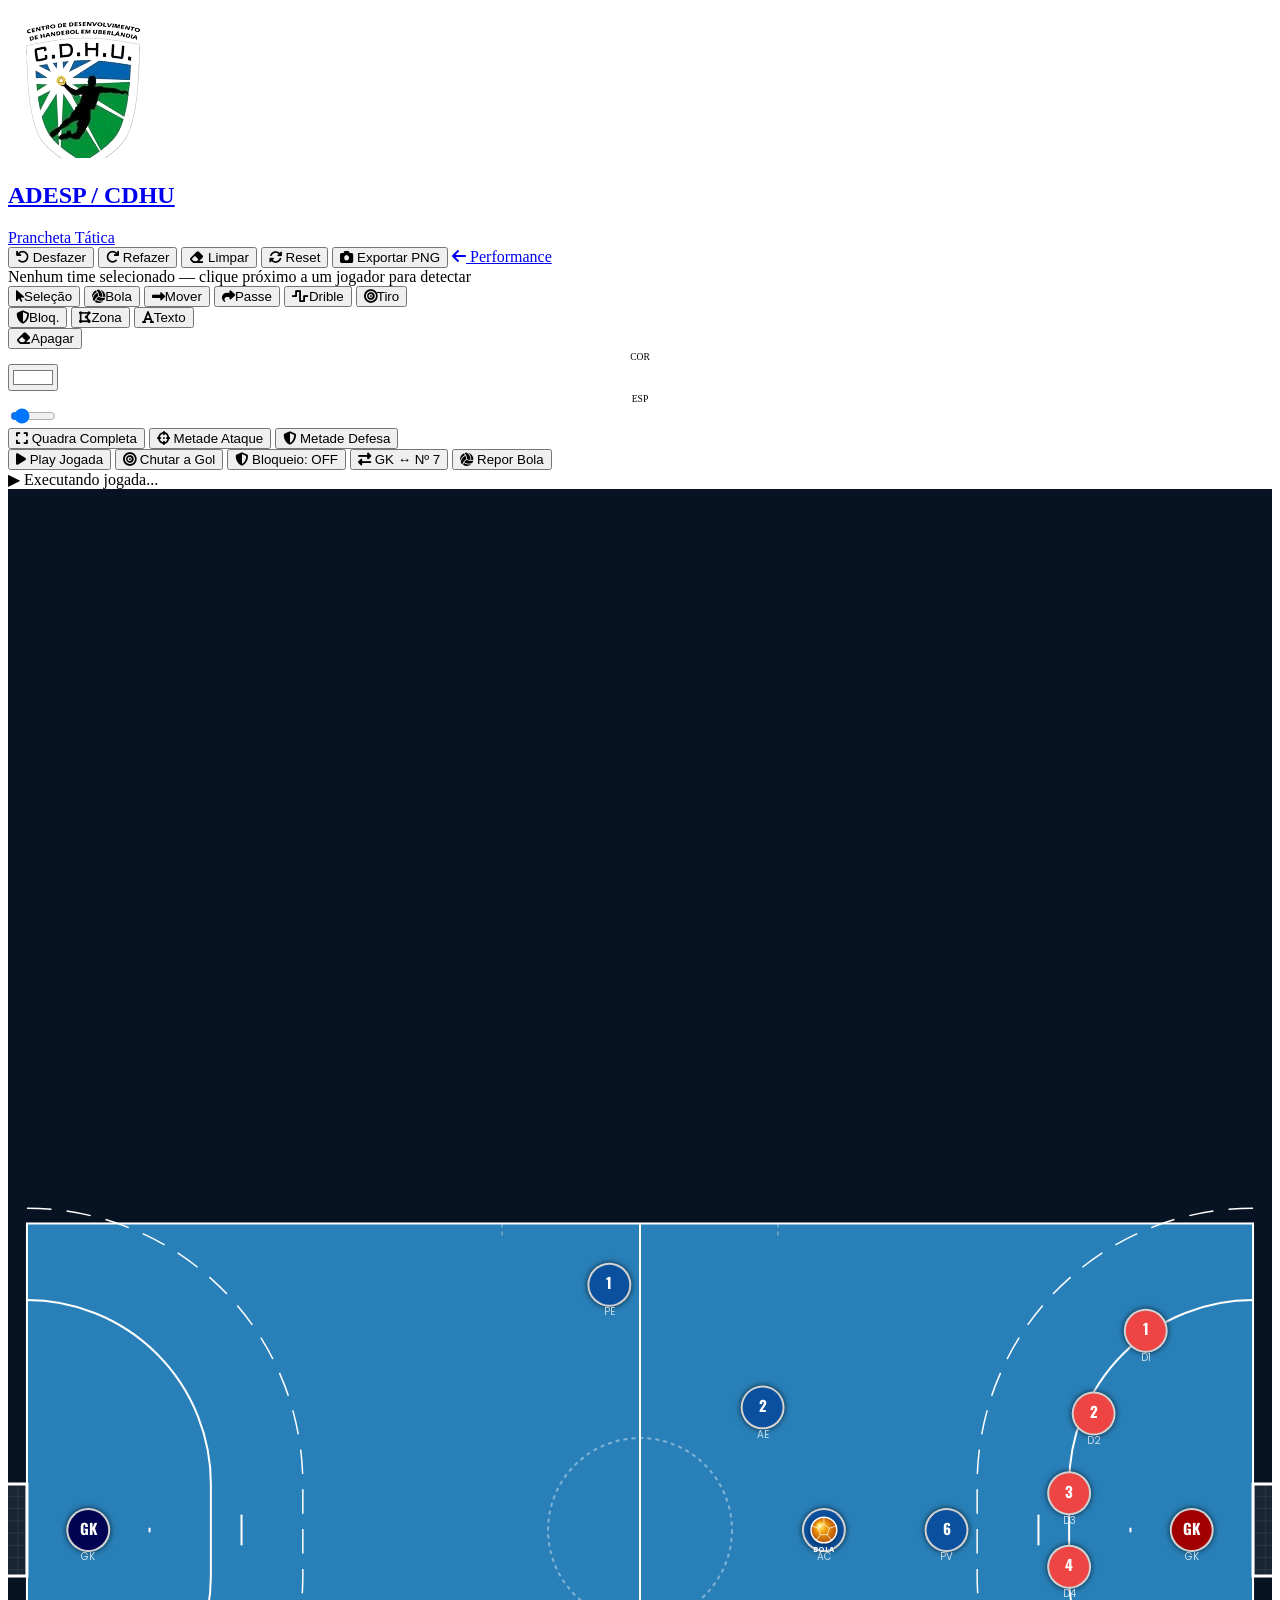
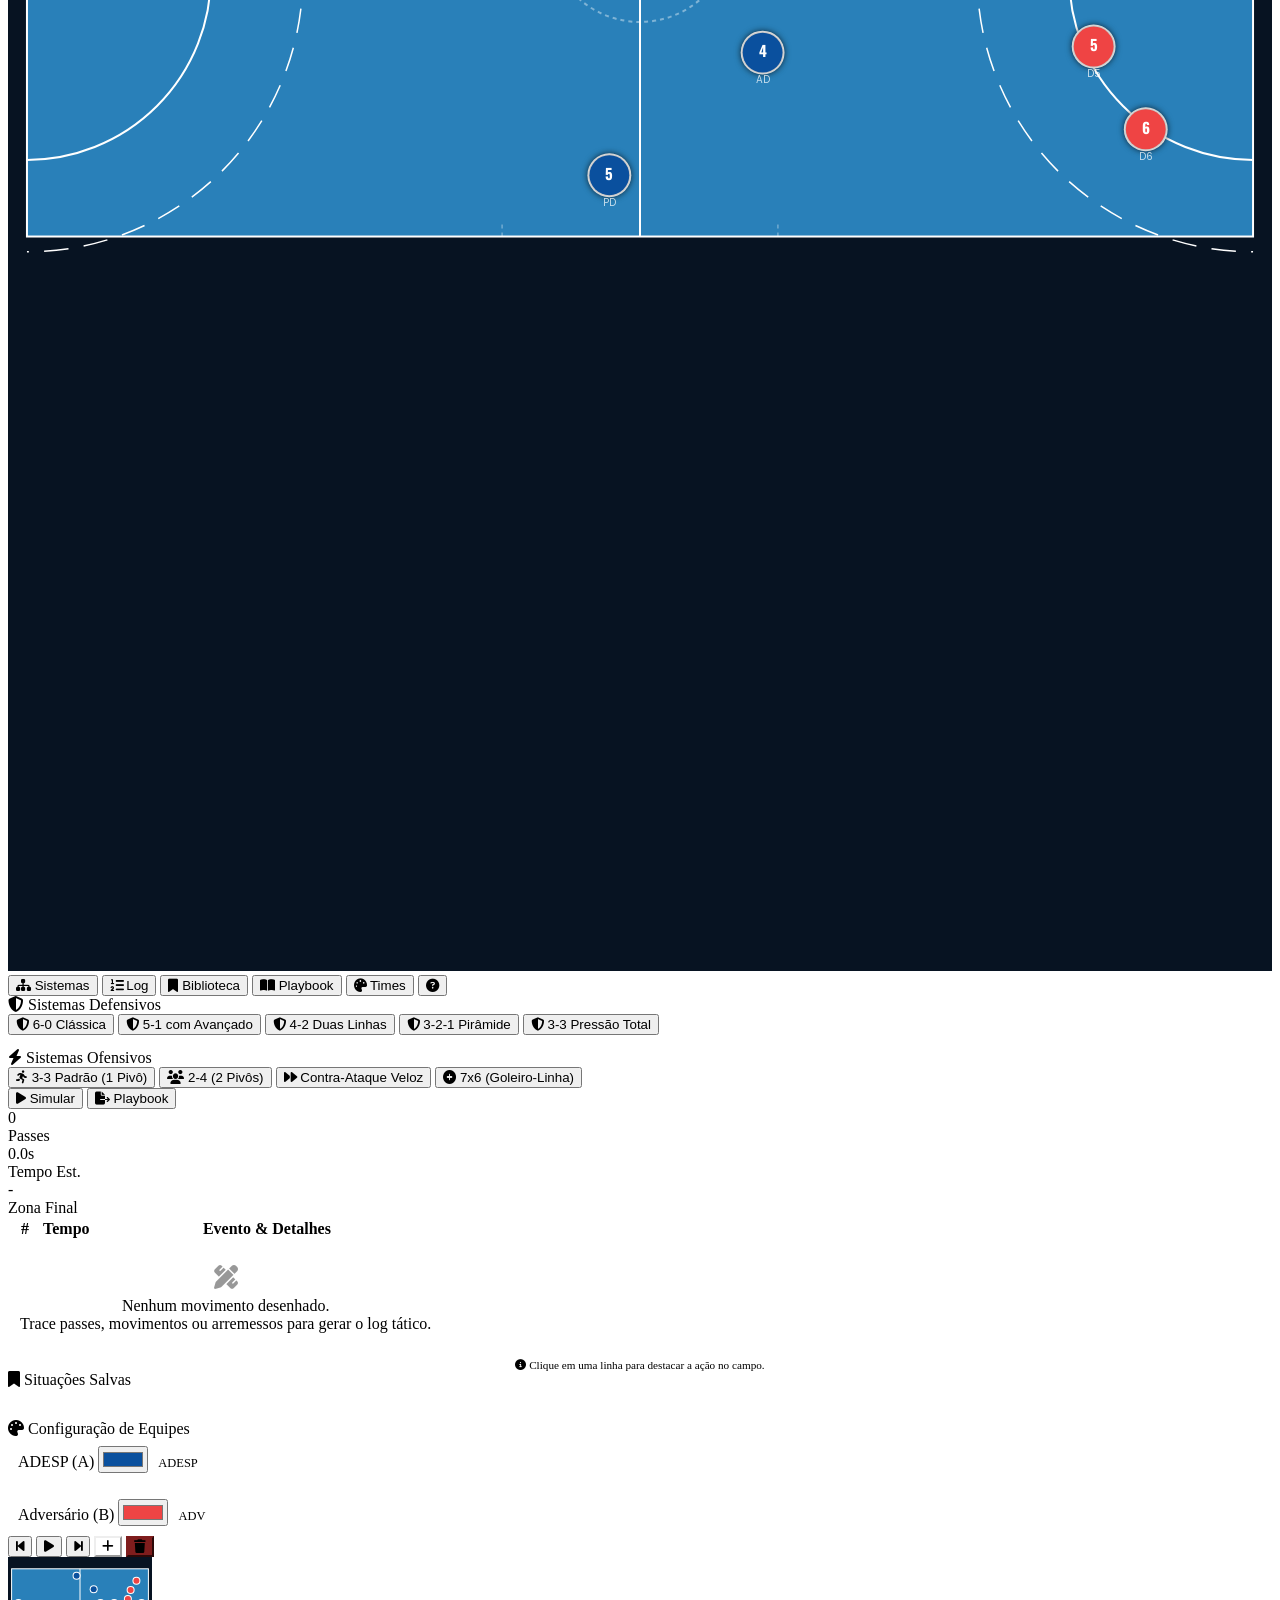
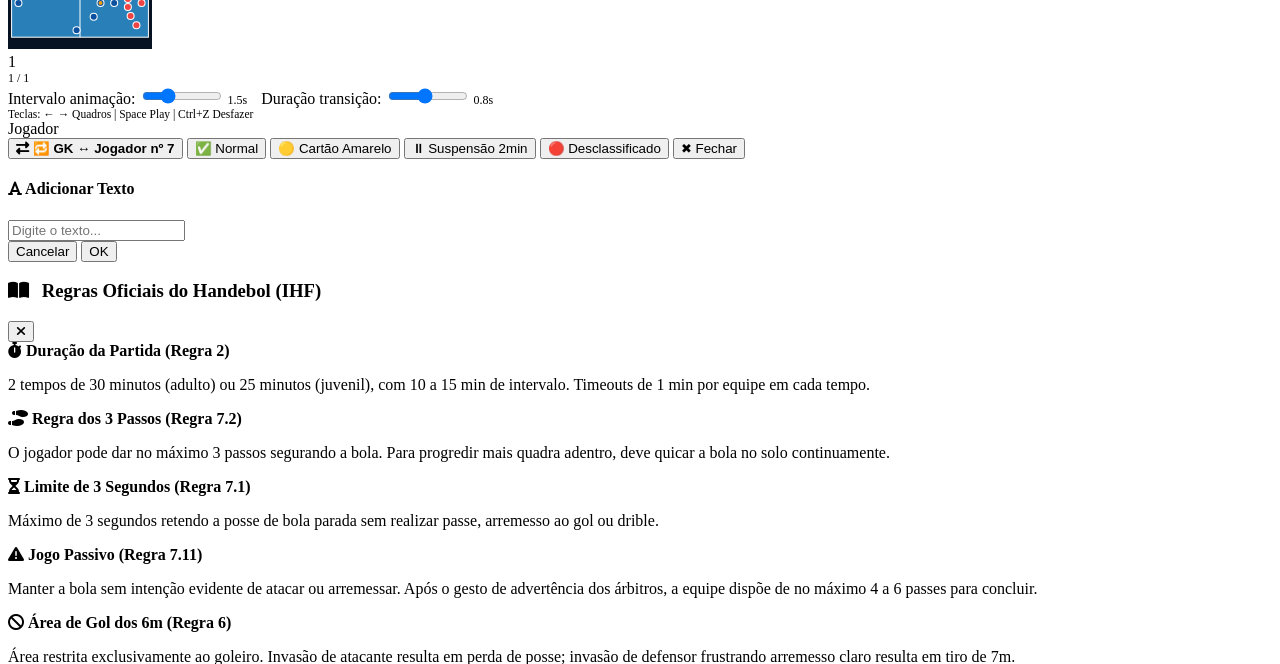
==== commit b22ef4ab: "Add files via upload" ====
--- a/tatica.html
+++ b/tatica.html
@@ -1,2698 +1,2709 @@
-﻿<!DOCTYPE html>
-<html lang="pt-BR">
-
-<head>
-  <meta charset="UTF-8">
-  <meta name="viewport" content="width=device-width, initial-scale=1.0, user-scalable=yes">
-  <title>Prancheta Tática – ADESP/CDHU Uberlândia</title>
-  <meta name="robots" content="noindex, nofollow">
-  <link rel="icon" type="image/png" href="Imagens/CDHU.png">
-  <!-- Guarda de Autenticação da Área Dev (Execução imediata para proteção de dados) -->
-  <script src="js/auth-guard.js"></script>
-  <link rel="preconnect" href="https://fonts.googleapis.com">
-  <link rel="preconnect" href="https://fonts.gstatic.com" crossorigin>
-  <link
-    href="https://fonts.googleapis.com/css2?family=Poppins:wght@300;400;500;600;700;800&family=Oswald:wght@400;500;600;700&display=swap"
-    rel="stylesheet">
-  <link rel="stylesheet" href="https://cdnjs.cloudflare.com/ajax/libs/font-awesome/6.4.0/css/all.min.css">
-  <!-- Design System e Componentes Compartilhados -->
-  <link rel="stylesheet" href="css/components.css">
-  <script src="js/utils/storage.js"></script>
-  <!-- Módulo da Prancheta Tática (Abas, Log de Eventos, Regras IHF) -->
-  <script src="js/modules/tactical-board.js"></script>
-  <script src="data/plays.js"></script>
-  <script src="js/modules/playbook.js"></script>
-  <!-- Folha de Estilos Exclusiva da Prancheta Tática -->
-  <link rel="stylesheet" href="css/tatica.css">
-</head>
-
-<body>
-
-  <!-- NAVBAR -->
-  <nav class="tac-nav">
-    <a href="performance.html" class="tac-brand">
-      <img src="Imagens/CDHU.png" alt="CDHU" onerror="this.style.display='none'">
-      <div class="tac-brand-text">
-        <h1>ADESP / CDHU</h1>
-        <span>Prancheta Tática</span>
-      </div>
-    </a>
-    <div class="tac-nav-right">
-      <button class="nav-btn" onclick="undoAction()" title="Desfazer (Ctrl+Z)"><i class="fas fa-undo"></i>
-        Desfazer</button>
-      <button class="nav-btn" onclick="redoAction()" title="Refazer (Ctrl+Y)"><i class="fas fa-redo"></i>
-        Refazer</button>
-      <button class="nav-btn" onclick="clearAllDrawings()"><i class="fas fa-eraser"></i> Limpar</button>
-      <button class="nav-btn" onclick="resetPlayers()"><i class="fas fa-sync-alt"></i> Reset</button>
-      <button class="nav-btn accent" onclick="exportPNG()"><i class="fas fa-camera"></i> Exportar PNG</button>
-      <a href="performance.html" class="nav-btn"><i class="fas fa-arrow-left"></i> Performance</a>
-    </div>
-  </nav>
-
-  <!-- ACTIVE TEAM INDICATOR -->
-  <div class="active-team-bar">
-    <div class="active-team-dot" id="activeTeamDot"></div>
-    <span id="activeTeamLabel">Nenhum time selecionado — clique próximo a um jogador para detectar</span>
-  </div>
-
-  <!-- MAIN LAYOUT -->
-  <div class="tac-layout">
-
-    <!-- LEFT: TOOLS SIDEBAR -->
-    <aside class="tools-sidebar" id="toolsSidebar">
-      <button class="tool-btn active" id="tool-select" data-tool="select" data-tip="Selecionar (S)"
-        onclick="setTool('select')">
-        <i class="fas fa-mouse-pointer"></i><span>Seleção</span>
-      </button>
-      <button class="tool-btn" id="tool-ball" data-tool="ball" data-tip="Bola de Handebol (O)"
-        onclick="setTool('ball')">
-        <i class="fas fa-volleyball-ball"></i><span>Bola</span>
-      </button>
-      <button class="tool-btn" id="tool-move" data-tool="move" data-tip="Movimento (M)" onclick="setTool('move')">
-        <i class="fas fa-long-arrow-alt-right"></i><span>Mover</span>
-      </button>
-      <button class="tool-btn" id="tool-pass" data-tool="pass" data-tip="Passe (P)" onclick="setTool('pass')">
-        <i class="fas fa-share"></i><span>Passe</span>
-      </button>
-      <button class="tool-btn" id="tool-dribble" data-tool="dribble" data-tip="Drible (D)" onclick="setTool('dribble')">
-        <i class="fas fa-wave-square"></i><span>Drible</span>
-      </button>
-      <button class="tool-btn" id="tool-shot" data-tool="shot" data-tip="Arremesso ao Gol (G)"
-        onclick="setTool('shot')">
-        <i class="fas fa-bullseye"></i><span>Tiro</span>
-      </button>
-      <div class="tool-sep"></div>
-      <button class="tool-btn" id="tool-block" data-tool="block" data-tip="Bloqueio Defensivo (B)"
-        onclick="setTool('block')">
-        <i class="fas fa-shield-alt"></i><span>Bloq.</span>
-      </button>
-      <button class="tool-btn" id="tool-zone" data-tool="zone" data-tip="Demarcar Zona (Z)" onclick="setTool('zone')">
-        <i class="fas fa-draw-polygon"></i><span>Zona</span>
-      </button>
-      <button class="tool-btn" id="tool-text" data-tool="text" data-tip="Anotação de Texto (T)"
-        onclick="setTool('text')">
-        <i class="fas fa-font"></i><span>Texto</span>
-      </button>
-      <div class="tool-sep"></div>
-      <button class="tool-btn" id="tool-eraser" data-tool="eraser" data-tip="Borracha (E)" onclick="setTool('eraser')">
-        <i class="fas fa-eraser"></i><span>Apagar</span>
-      </button>
-      <div class="tool-sep"></div>
-      <div style="font-size:0.6rem;color:var(--muted);text-align:center;padding:2px 0;">COR</div>
-      <input type="color" class="tool-color-swatch" id="drawColorPicker" value="#ffffff" title="Cor do desenho"
-        onchange="state.drawColor=this.value;">
-      <div style="font-size:0.6rem;color:var(--muted);text-align:center;padding:2px 0;">ESP</div>
-      <input type="range" min="1" max="8" value="2" id="lineWidthSlider" style="width:46px;accent-color:var(--accent);"
-        oninput="state.lineWidth=+this.value;" title="Espessura">
-    </aside>
-
-    <!-- CENTER: CANVAS -->
-    <main class="canvas-area">
-      <!-- VIEW TOGGLE & TACTICAL ACTIONS -->
-      <div class="view-toggle">
-        <div class="view-btn-group">
-          <button class="view-btn active" onclick="setView('full')"><i class="fas fa-expand"></i> Quadra
-            Completa</button>
-          <button class="view-btn" onclick="setView('attack')"><i class="fas fa-crosshairs"></i> Metade Ataque</button>
-          <button class="view-btn" onclick="setView('defense')"><i class="fas fa-shield-alt"></i> Metade Defesa</button>
-        </div>
-        <div class="view-btn-group">
-          <button class="view-btn action-btn-play" onclick="executePlay()"
-            title="Executar e visualizar jogada desenhada (Espaço)"><i class="fas fa-play"></i> Play Jogada</button>
-          <button class="view-btn action-btn-shot" onclick="shootToGoal()" title="Traçar arremesso direto no gol"><i
-              class="fas fa-bullseye"></i> Chutar a Gol</button>
-          <button class="view-btn action-btn-block" id="btnBlockView" onclick="toggleDefenseBlock()"
-            title="Simular que a defesa bloqueou com sucesso"><i class="fas fa-shield-alt"></i> Bloqueio: <span
-              id="blockViewText">OFF</span></button>
-          <button class="view-btn action-btn-gk7" id="btnGK7View" onclick="toggleGoalieLinha()"
-            title="Substituir Goleiro pelo Jogador nº 7 (Goleiro-Linha)"><i class="fas fa-exchange-alt"></i> <span
-              id="gk7ViewText">GK ↔ Nº 7</span></button>
-          <button class="view-btn" onclick="resetBallPosition()" title="Posicionar a bola no armador central"><i
-              class="fas fa-volleyball-ball"></i> Repor Bola</button>
-        </div>
-      </div>
-      <div class="canvas-wrapper" id="canvasWrapper">
-        <div id="playToast" class="play-toast">
-          <span id="playToastIcon">▶</span>
-          <span id="playToastText">Executando jogada...</span>
-        </div>
-        <canvas id="courtCanvas"></canvas>
-      </div>
-    </main>
-
-    <!-- RIGHT: SYSTEMS & EVENT LOG PANEL -->
-    <aside class="systems-panel" id="systemsPanel">
-      <!-- TABS BAR -->
-      <div class="tac-side-tabs">
-        <button class="tac-tab-btn active" data-tab="sistemas" title="Sistemas Táticos"><i class="fas fa-sitemap"></i>
-          Sistemas</button>
-        <button class="tac-tab-btn" data-tab="log" title="Log de Eventos da Jogada"><i class="fas fa-list-ol"></i>
-          Log</button>
-        <button class="tac-tab-btn" data-tab="biblioteca" title="Jogadas Salvas"><i class="fas fa-bookmark"></i>
-          Biblioteca</button>
-        <button class="tac-tab-btn" data-tab="playbook" title="Playbook de Seleções"><i class="fas fa-book-open"></i> Playbook</button>
-        <button class="tac-tab-btn" data-tab="times" title="Cores e Nomes"><i class="fas fa-palette"></i> Times</button>
-        <button class="tac-tab-btn" onclick="TacticalBoard.openRulesModal()" title="Regras Oficiais IHF"
-          style="flex:0 0 38px;color:var(--accent);"><i class="fas fa-question-circle"></i></button>
-      </div>
-
-      <!-- PANE 1: SISTEMAS TÁTICOS -->
-      <div class="tac-tab-pane active" id="pane-sistemas">
-        <div class="sys-section" style="padding:0;border:none;">
-          <div class="sys-title"><i class="fas fa-shield-alt"></i> Sistemas Defensivos</div>
-          <button class="sys-btn def" onclick="applyDefSystem('6-0')"><i class="fas fa-shield-alt"></i> 6-0
-            Clássica</button>
-          <button class="sys-btn def" onclick="applyDefSystem('5-1')"><i class="fas fa-shield-alt"></i> 5-1 com
-            Avançado</button>
-          <button class="sys-btn def" onclick="applyDefSystem('4-2')"><i class="fas fa-shield-alt"></i> 4-2 Duas
-            Linhas</button>
-          <button class="sys-btn def" onclick="applyDefSystem('3-2-1')"><i class="fas fa-shield-alt"></i> 3-2-1
-            Pirâmide</button>
-          <button class="sys-btn def" onclick="applyDefSystem('3-3')"><i class="fas fa-shield-alt"></i> 3-3 Pressão
-            Total</button>
-        </div>
-
-        <div class="sys-section" style="padding:0;border:none;margin-top:14px;">
-          <div class="sys-title"><i class="fas fa-bolt"></i> Sistemas Ofensivos</div>
-          <button class="sys-btn atk" onclick="applyAtkSystem('3-3')"><i class="fas fa-running"></i> 3-3 Padrão (1
-            Pivô)</button>
-          <button class="sys-btn atk" onclick="applyAtkSystem('2-4')"><i class="fas fa-users"></i> 2-4 (2
-            Pivôs)</button>
-          <button class="sys-btn atk" onclick="applyAtkSystem('contra')"><i class="fas fa-forward"></i> Contra-Ataque
-            Veloz</button>
-          <button class="sys-btn atk" onclick="applyAtkSystem('7v6')"><i class="fas fa-plus-circle"></i> 7x6
-            (Goleiro-Linha)</button>
-        </div>
-      </div>
-
-      <!-- PANE 2: LOG DE EVENTOS & REGRAS AO VIVO -->
-      <div class="tac-tab-pane" id="pane-log">
-        <div class="log-toolbar">
-          <button class="log-btn primary" onclick="executePlay()"><i class="fas fa-play"></i> Simular</button>
-          <button class="log-btn accent" onclick="TacticalBoard.exportPlaybook()"><i class="fas fa-file-export"></i>
-            Playbook</button>
-        </div>
-
-        <!-- KPIs da Jogada -->
-        <div class="play-summary-grid">
-          <div class="play-kpi-card">
-            <div class="play-kpi-val" id="kpiTotalPasses">0</div>
-            <div class="play-kpi-lbl">Passes</div>
-          </div>
-          <div class="play-kpi-card">
-            <div class="play-kpi-val" id="kpiDuration">0.0s</div>
-            <div class="play-kpi-lbl">Tempo Est.</div>
-          </div>
-          <div class="play-kpi-card">
-            <div class="play-kpi-val" id="kpiFinalZone">-</div>
-            <div class="play-kpi-lbl">Zona Final</div>
-          </div>
-        </div>
-
-        <!-- Alertas ao Vivo de Regras IHF -->
-        <div id="tacticalAlertContainer" style="display:none;"></div>
-
-        <!-- Tabela do Log de Eventos -->
-        <div class="event-log-container">
-          <table class="event-log-table">
-            <thead>
-              <tr>
-                <th style="width:28px">#</th>
-                <th style="width:46px">Tempo</th>
-                <th>Evento & Detalhes</th>
-              </tr>
-            </thead>
-            <tbody id="eventLogTbody">
-              <tr>
-                <td colspan="3" style="text-align:center;color:var(--muted);padding:24px 10px;">
-                  <i class="fas fa-pencil-ruler"
-                    style="font-size:1.5rem;margin-bottom:8px;display:block;opacity:0.4;"></i>
-                  Nenhum movimento desenhado.<br>Trace passes, movimentos ou arremessos para gerar o log tático.
-                </td>
-              </tr>
-            </tbody>
-          </table>
-        </div>
-        <div style="font-size:0.7rem;color:var(--muted);text-align:center;">
-          <i class="fas fa-info-circle"></i> Clique em uma linha para destacar a ação no campo.
-        </div>
-      </div>
-
-      <!-- PANE 3: BIBLIOTECA DE PRESETS (Storage Seguro) -->
-      <div class="tac-tab-pane" id="pane-biblioteca">
-        <div class="sys-title"><i class="fas fa-bookmark"></i> Situações Salvas</div>
-        <button class="sys-btn" onclick="savePreset()"
-          style="background:var(--primary);color:#fff;border-color:transparent;text-align:center;font-weight:600;margin-bottom:10px;"><i
-            class="fas fa-save"></i> Salvar Situação Atual</button>
-        <div id="presetsList"></div>
-      </div>
-
-      <!-- PANE: PLAYBOOK DE SELEÇÕES (data/plays.js) -->
-      <div class="tac-tab-pane" id="pane-playbook"></div>
-
-      <!-- PANE 4: TIMES & CORES -->
-      <div class="tac-tab-pane" id="pane-times">
-        <div class="sys-title"><i class="fas fa-palette"></i> Configuração de Equipes</div>
-        <div class="team-row" style="background:var(--bg-card);padding:8px 10px;border-radius:8px;">
-          <label>ADESP (A)</label>
-          <input type="color" class="color-pick" id="teamAColor" value="#0A509E"
-            onchange="changeTeamColor('A', this.value)">
-          <input type="text" id="teamAName" value="ADESP"
-            style="width:85px;background:var(--bg-panel);border:1px solid var(--border);border-radius:6px;color:var(--text);padding:4px 6px;font-size:0.78rem;font-family:inherit;"
-            oninput="teamNames.A=this.value;render();">
-        </div>
-        <div class="team-row" style="background:var(--bg-card);padding:8px 10px;border-radius:8px;margin-top:8px;">
-          <label>Adversário (B)</label>
-          <input type="color" class="color-pick" id="teamBColor" value="#ef4444"
-            onchange="changeTeamColor('B', this.value)">
-          <input type="text" id="teamBName" value="ADV"
-            style="width:85px;background:var(--bg-panel);border:1px solid var(--border);border-radius:6px;color:var(--text);padding:4px 6px;font-size:0.78rem;font-family:inherit;"
-            oninput="teamNames.B=this.value;render();">
-        </div>
-      </div>
-    </aside>
-  </div>
-
-  <!-- TIMELINE BAR -->
-  <div class="timeline-bar" id="timelineBar">
-    <div class="tl-controls">
-      <button class="tl-btn" onclick="prevFrame()" title="Quadro anterior (←)"><i
-          class="fas fa-step-backward"></i></button>
-      <button class="tl-btn play-btn" id="playBtn" onclick="togglePlay()" title="Play/Pause (Space)"><i
-          class="fas fa-play" id="playIcon"></i></button>
-      <button class="tl-btn" onclick="nextFrame()" title="Próximo quadro (→)"><i
-          class="fas fa-step-forward"></i></button>
-      <button class="tl-btn" onclick="addFrame()" title="Adicionar quadro"
-        style="background:var(--green);border-color:var(--green);"><i class="fas fa-plus"></i></button>
-      <button class="tl-btn" onclick="deleteFrame()" title="Excluir quadro"
-        style="background:#7f1d1d;border-color:#7f1d1d;"><i class="fas fa-trash"></i></button>
-    </div>
-    <div class="tl-frames" id="tlFrames"></div>
-    <div style="font-size:0.75rem;color:var(--muted);flex-shrink:0;" id="frameCounter">1 / 1</div>
-  </div>
-
-  <!-- TEAMS BOTTOM BAR -->
-  <div class="teams-bar">
-    <label>Intervalo animação:</label>
-    <input type="range" min="500" max="4000" step="100" value="1500" id="animSpeed"
-      style="width:80px;accent-color:var(--accent);"
-      oninput="animInterval=+this.value;document.getElementById('animSpeedVal').textContent=(this.value/1000).toFixed(1)+'s'">
-    <span id="animSpeedVal" style="font-size:0.75rem;color:var(--muted);">1.5s</span>
-    <label style="margin-left:10px;">Duração transição:</label>
-    <input type="range" min="200" max="1500" step="50" value="800" id="animDuration"
-      style="width:80px;accent-color:var(--accent);"
-      oninput="animDurationMs=+this.value;document.getElementById('animDurVal').textContent=(this.value/1000).toFixed(1)+'s'">
-    <span id="animDurVal" style="font-size:0.75rem;color:var(--muted);">0.8s</span>
-    <div class="undo-redo" style="margin-left:auto;display:flex;gap:6px;align-items:center;">
-      <span style="font-size:0.72rem;color:var(--muted);">Teclas: ← → Quadros | Space Play | Ctrl+Z Desfazer</span>
-    </div>
-  </div>
-
-  <!-- PLAYER CONTEXT POPUP -->
-  <div class="player-popup" id="playerPopup">
-    <div class="pp-title" id="ppTitle">Jogador</div>
-    <button class="pp-btn" id="ppToggleGK7Btn" onclick="toggleGoalieLinha(); closePlayerPopup();"
-      style="color:var(--accent);font-weight:600;"><i class="fas fa-exchange-alt"></i> 🔁 GK ↔ Jogador nº 7</button>
-    <button class="pp-btn" onclick="setPlayerState('normal')">✅ Normal</button>
-    <button class="pp-btn" onclick="setPlayerState('yellow')">🟡 Cartão Amarelo</button>
-    <button class="pp-btn" onclick="setPlayerState('suspended')">⏸ Suspensão 2min</button>
-    <button class="pp-btn" onclick="setPlayerState('disqualified')">🔴 Desclassificado</button>
-    <button class="pp-btn" onclick="closePlayerPopup()">✖ Fechar</button>
-  </div>
-
-  <!-- TEXT INPUT OVERLAY -->
-  <div id="textInputOverlay">
-    <h4><i class="fas fa-font"></i> Adicionar Texto</h4>
-    <input type="text" id="textInputField" placeholder="Digite o texto..." maxlength="40">
-    <div class="text-overlay-btns">
-      <button class="to-btn cancel" onclick="cancelTextInput()">Cancelar</button>
-      <button class="to-btn ok" onclick="confirmTextInput()">OK</button>
-    </div>
-  </div>
-
-  <script>
-    'use strict';
-
-    /* ═══════════════════════════════════════════════════
-       CONSTANTS & COURT DIMENSIONS (IHF official meters)
-       ═══════════════════════════════════════════════════ */
-    const COURT_W = 40; // meters
-    const COURT_H = 20; // meters
-    const GOAL_W = 3;   // meters
-    const GOAL_H = 2;   // meters
-    const GOAL_AREA_R = 6;  // 6m semicircle radius
-    const FREE_THROW_R = 9; // 9m dashed line
-    const PENALTY_LINE = 7; // 7m line
-    const GK_LINE = 4;      // 4m restriction
-    const SUBZONE = 4.5;    // substitution zone half-width
-
-    /* ═══════════════════════════════════════════════════
-       STATE
-       ═══════════════════════════════════════════════════ */
-    let state = {
-      tool: 'select',
-      activeTeam: null,
-      drawColor: '#ffffff',
-      lineWidth: 2,
-      view: 'full',
-      isDrawing: false,
-      isDragging: false,
-      isDraggingBall: false,
-      selectedPlayer: null,
-      tempPoints: [],
-      history: [],
-      redoStack: [],
-      textPending: null, // {x, y} in meters for text placement
-    };
-
-    let teamColors = { A: '#0A509E', B: '#ef4444' };
-    let teamNames = { A: 'ADESP', B: 'ADV' };
-    let frames = [];
-    let currentFrame = 0;
-    let isPlaying = false;
-    let playTimer = null;
-    let animInterval = 1500;
-    let animDurationMs = 800;
-    let animRafId = null;
-    let selectedElement = null; // drawing element for eraser
-    let contextPlayer = null;   // for right-click popup
-    let presets = [];
-
-    // Ball state
-    let ball = { x: 26, y: 10, visible: true, heldBy: 'a_ac' };
-    let animBall = null;
-    let simBall = null;
-    let simBlockEffect = null;
-    let isGK7Active = false;
-    let isDefenseBlocked = false;
-    let isSimulatingPlay = false;
-    let simRafId = null;
-
-    /* ═══════════════════════════════════════════════════
-       PLAYER DEFINITIONS (positions in court meters)
-       Origin: top-left of court, X→right, Y→down
-       Left goal at x=0, Right goal at x=40
-       Linha numerada de 1 a 6 + Goleiro (GK)
-       ═══════════════════════════════════════════════════ */
-    function defaultPlayers() {
-      return [
-        // Team A — Ataque (Linha 1 a 6 + GK)
-        { id: 'a_gk', team: 'A', num: 1, label: 'GK', x: 2, y: 10, state: 'normal', isGK: true },
-        { id: 'a_pe', team: 'A', num: 1, label: 'PE', x: 19, y: 2, state: 'normal', isGK: false },
-        { id: 'a_ae', team: 'A', num: 2, label: 'AE', x: 24, y: 6, state: 'normal', isGK: false },
-        { id: 'a_ac', team: 'A', num: 3, label: 'AC', x: 26, y: 10, state: 'normal', isGK: false },
-        { id: 'a_ad', team: 'A', num: 4, label: 'AD', x: 24, y: 14, state: 'normal', isGK: false },
-        { id: 'a_pd', team: 'A', num: 5, label: 'PD', x: 19, y: 18, state: 'normal', isGK: false },
-        { id: 'a_pv', team: 'A', num: 6, label: 'PV', x: 30, y: 10, state: 'normal', isGK: false },
-        // Team B — Defesa 6-0 (Linha 1 a 6 + GK posicionados no arco dos 6m)
-        { id: 'b_gk', team: 'B', num: 1, label: 'GK', x: 38, y: 10, state: 'normal', isGK: true },
-        { id: 'b_d1', team: 'B', num: 1, label: 'D1', x: 36.5, y: 3.5, state: 'normal', isGK: false },
-        { id: 'b_d2', team: 'B', num: 2, label: 'D2', x: 34.8, y: 6.2, state: 'normal', isGK: false },
-        { id: 'b_d3', team: 'B', num: 3, label: 'D3', x: 34.0, y: 8.8, state: 'normal', isGK: false },
-        { id: 'b_d4', team: 'B', num: 4, label: 'D4', x: 34.0, y: 11.2, state: 'normal', isGK: false },
-        { id: 'b_d5', team: 'B', num: 5, label: 'D5', x: 34.8, y: 13.8, state: 'normal', isGK: false },
-        { id: 'b_d6', team: 'B', num: 6, label: 'D6', x: 36.5, y: 16.5, state: 'normal', isGK: false },
-      ];
-    }
-
-    let players = defaultPlayers();
-
-    /* ═══════════════════════════════════════════════════
-       CANVAS SETUP
-       ═══════════════════════════════════════════════════ */
-    const canvas = document.getElementById('courtCanvas');
-    const ctx = canvas.getContext('2d');
-    const wrapper = document.getElementById('canvasWrapper');
-
-    let scale = 1;      // pixels per meter
-    let offsetX = 0;    // canvas left offset (px) for centering
-    let offsetY = 0;    // canvas top offset (px) for centering
-    let dpr = window.devicePixelRatio || 1;
-
-    function resizeCanvas() {
-      dpr = window.devicePixelRatio || 1;
-      const rect = wrapper.getBoundingClientRect();
-      const W = rect.width;
-      const H = rect.height;
-
-      let viewW = COURT_W, viewH = COURT_H;
-      if (state.view === 'attack' || state.view === 'defense') {
-        viewW = COURT_W / 2;
-      }
-
-      const scaleX = W / viewW;
-      const scaleY = H / viewH;
-      scale = Math.min(scaleX, scaleY) * 0.97;
-
-      const drawW = viewW * scale;
-      const drawH = viewH * scale;
-      offsetX = (W - drawW) / 2;
-      offsetY = (H - drawH) / 2;
-
-      canvas.style.width = W + 'px';
-      canvas.style.height = H + 'px';
-      canvas.width = W * dpr;
-      canvas.height = H * dpr;
-      ctx.setTransform(dpr, 0, 0, dpr, 0, 0);
-      render();
-    }
-
-    /* Court-meter → canvas-pixel */
-    function c2p(mx, my) {
-      let px, py;
-      if (state.view === 'attack') {
-        // show left half (x: 0..20)
-        px = offsetX + mx * scale;
-      } else if (state.view === 'defense') {
-        // show right half (x: 20..40)
-        px = offsetX + (mx - 20) * scale;
-      } else {
-        px = offsetX + mx * scale;
-      }
-      py = offsetY + my * scale;
-      return { x: px, y: py };
-    }
-
-    /* Canvas-pixel → court-meter */
-    function p2c(px, py) {
-      let mx, my;
-      if (state.view === 'attack') {
-        mx = (px - offsetX) / scale;
-      } else if (state.view === 'defense') {
-        mx = (px - offsetX) / scale + 20;
-      } else {
-        mx = (px - offsetX) / scale;
-      }
-      my = (py - offsetY) / scale;
-      return { x: mx, y: my };
-    }
-
-    /* ═══════════════════════════════════════════════════
-       COURT DRAWING
-       ═══════════════════════════════════════════════════ */
-    function drawCourt() {
-      const W = canvas.width / dpr;
-      const H = canvas.height / dpr;
-
-      // Background
-      ctx.fillStyle = '#071322';
-      ctx.fillRect(0, 0, W, H);
-
-      // Court surface
-      const tl = c2p(0, 0);
-      const br = c2p(COURT_W, COURT_H);
-      const cw = br.x - tl.x;
-      const ch = br.y - tl.y;
-
-      ctx.fillStyle = '#2980b9';
-      ctx.fillRect(tl.x, tl.y, cw, ch);
-
-      // Court outer boundary
-      ctx.strokeStyle = '#fff';
-      ctx.lineWidth = 2;
-      ctx.setLineDash([]);
-      ctx.strokeRect(tl.x, tl.y, cw, ch);
-
-      // Center line
-      const cl = c2p(COURT_W / 2, 0);
-      const clb = c2p(COURT_W / 2, COURT_H);
-      ctx.beginPath();
-      ctx.moveTo(cl.x, cl.y);
-      ctx.lineTo(clb.x, clb.y);
-      ctx.stroke();
-
-      // Center circle (optional freehand circle r=3m)
-      const cc = c2p(COURT_W / 2, COURT_H / 2);
-      ctx.beginPath();
-      ctx.arc(cc.x, cc.y, 3 * scale, 0, Math.PI * 2);
-      ctx.setLineDash([4, 4]);
-      ctx.strokeStyle = 'rgba(255,255,255,0.4)';
-      ctx.stroke();
-      ctx.setLineDash([]);
-
-      // LEFT GOAL AREA
-      drawGoalArea(0);
-      // RIGHT GOAL AREA
-      drawGoalArea(COURT_W);
-
-      // 7m PENALTY lines
-      drawPenaltyLines();
-
-      // 4m GK restriction lines
-      drawGKLines();
-
-      // Substitution zone indicators
-      drawSubZone();
-
-      // Goals
-      drawGoal(0);  // left
-      drawGoal(COURT_W); // right
-    }
-
-    function drawGoalArea(goalX) {
-      // 6m goal area (solid) and 9m free-throw (dashed)
-      const goalMidY = COURT_H / 2;
-      const postTop = goalMidY - GOAL_W / 2;
-      const postBot = goalMidY + GOAL_W / 2;
-      const isLeft = goalX === 0;
-
-      ctx.strokeStyle = '#fff';
-      ctx.lineWidth = 2;
-
-      // ── 6m line ──
-      ctx.setLineDash([]);
-      ctx.beginPath();
-      if (isLeft) {
-        ctx.arc(c2p(goalX, postTop).x, c2p(goalX, postTop).y, GOAL_AREA_R * scale, -Math.PI / 2, 0);
-        ctx.lineTo(c2p(goalX + GOAL_AREA_R, postBot).x, c2p(goalX + GOAL_AREA_R, postBot).y);
-        ctx.arc(c2p(goalX, postBot).x, c2p(goalX, postBot).y, GOAL_AREA_R * scale, 0, Math.PI / 2);
-      } else {
-        ctx.arc(c2p(goalX, postTop).x, c2p(goalX, postTop).y, GOAL_AREA_R * scale, -Math.PI / 2, Math.PI, true);
-        ctx.lineTo(c2p(goalX - GOAL_AREA_R, postBot).x, c2p(goalX - GOAL_AREA_R, postBot).y);
-        ctx.arc(c2p(goalX, postBot).x, c2p(goalX, postBot).y, GOAL_AREA_R * scale, Math.PI, Math.PI / 2, true);
-      }
-      ctx.stroke();
-
-      // ── 9m dashed line ──
-      ctx.setLineDash([8 * scale / 10, 5 * scale / 10]);
-      ctx.lineWidth = 1.5;
-      ctx.beginPath();
-      if (isLeft) {
-        ctx.arc(c2p(goalX, postTop).x, c2p(goalX, postTop).y, FREE_THROW_R * scale, -Math.PI / 2, 0);
-        ctx.lineTo(c2p(goalX + FREE_THROW_R, postBot).x, c2p(goalX + FREE_THROW_R, postBot).y);
-        ctx.arc(c2p(goalX, postBot).x, c2p(goalX, postBot).y, FREE_THROW_R * scale, 0, Math.PI / 2);
-      } else {
-        ctx.arc(c2p(goalX, postTop).x, c2p(goalX, postTop).y, FREE_THROW_R * scale, -Math.PI / 2, Math.PI, true);
-        ctx.lineTo(c2p(goalX - FREE_THROW_R, postBot).x, c2p(goalX - FREE_THROW_R, postBot).y);
-        ctx.arc(c2p(goalX, postBot).x, c2p(goalX, postBot).y, FREE_THROW_R * scale, Math.PI, Math.PI / 2, true);
-      }
-      ctx.stroke();
-      ctx.setLineDash([]);
-      ctx.lineWidth = 2;
-    }
-
-    function drawPenaltyLines() {
-      // 7m mark: 1m line centered on y=10 at x=7 and x=33
-      const goalMidY = COURT_H / 2;
-      const halfMark = 0.5;
-      ctx.strokeStyle = '#fff';
-      ctx.lineWidth = 2;
-      // Left 7m
-      const lA = c2p(PENALTY_LINE, goalMidY - halfMark);
-      const lB = c2p(PENALTY_LINE, goalMidY + halfMark);
-      ctx.beginPath(); ctx.moveTo(lA.x, lA.y); ctx.lineTo(lB.x, lB.y); ctx.stroke();
-      // Right 7m
-      const rA = c2p(COURT_W - PENALTY_LINE, goalMidY - halfMark);
-      const rB = c2p(COURT_W - PENALTY_LINE, goalMidY + halfMark);
-      ctx.beginPath(); ctx.moveTo(rA.x, rA.y); ctx.lineTo(rB.x, rB.y); ctx.stroke();
-    }
-
-    function drawGKLines() {
-      const goalMidY = COURT_H / 2;
-      const halfMark = 0.075; // 15cm total
-      ctx.strokeStyle = '#fff';
-      ctx.lineWidth = 2;
-      // Left 4m
-      const lA = c2p(GK_LINE, goalMidY - halfMark);
-      const lB = c2p(GK_LINE, goalMidY + halfMark);
-      ctx.beginPath(); ctx.moveTo(lA.x, lA.y); ctx.lineTo(lB.x, lB.y); ctx.stroke();
-      // Right 4m
-      const rA = c2p(COURT_W - GK_LINE, goalMidY - halfMark);
-      const rB = c2p(COURT_W - GK_LINE, goalMidY + halfMark);
-      ctx.beginPath(); ctx.moveTo(rA.x, rA.y); ctx.lineTo(rB.x, rB.y); ctx.stroke();
-    }
-
-    function drawSubZone() {
-      const midY = COURT_H / 2;
-      ctx.strokeStyle = 'rgba(255,255,255,0.5)';
-      ctx.lineWidth = 1;
-      ctx.setLineDash([4, 4]);
-      // Top sideline markers at center ± 4.5m
-      const pts = [
-        [c2p(COURT_W / 2 - SUBZONE, 0), c2p(COURT_W / 2 - SUBZONE, 0.5)],
-        [c2p(COURT_W / 2 + SUBZONE, 0), c2p(COURT_W / 2 + SUBZONE, 0.5)],
-        [c2p(COURT_W / 2 - SUBZONE, COURT_H), c2p(COURT_W / 2 - SUBZONE, COURT_H - 0.5)],
-        [c2p(COURT_W / 2 + SUBZONE, COURT_H), c2p(COURT_W / 2 + SUBZONE, COURT_H - 0.5)],
-      ];
-      for (const [a, b] of pts) {
-        ctx.beginPath(); ctx.moveTo(a.x, a.y); ctx.lineTo(b.x, b.y); ctx.stroke();
-      }
-      ctx.setLineDash([]);
-    }
-
-    function drawGoal(goalX) {
-      const isLeft = goalX === 0;
-      const midY = COURT_H / 2;
-      const halfW = GOAL_W / 2;
-      const depth = isLeft ? -1.5 : 1.5; // goal depth in meters (pointing inward)
-      const postTop = midY - halfW;
-      const postBot = midY + halfW;
-
-      // Goal rectangle
-      const p1 = c2p(goalX, postTop);
-      const p2 = c2p(goalX, postBot);
-      const p3 = c2p(goalX + depth, postBot);
-      const p4 = c2p(goalX + depth, postTop);
-
-      ctx.strokeStyle = '#fff';
-      ctx.lineWidth = 3;
-      ctx.fillStyle = 'rgba(255,255,255,0.08)';
-      ctx.beginPath();
-      ctx.moveTo(p1.x, p1.y);
-      ctx.lineTo(p2.x, p2.y);
-      ctx.lineTo(p3.x, p3.y);
-      ctx.lineTo(p4.x, p4.y);
-      ctx.closePath();
-      ctx.fill();
-      ctx.stroke();
-
-      // Net crosshatch
-      ctx.strokeStyle = 'rgba(255,255,255,0.15)';
-      ctx.lineWidth = 0.5;
-      const gx1 = Math.min(p1.x, p4.x), gx2 = Math.max(p1.x, p4.x);
-      const gy1 = p1.y, gy2 = p2.y;
-      const step = scale * 0.4;
-      for (let x = gx1; x <= gx2; x += step) {
-        ctx.beginPath(); ctx.moveTo(x, gy1); ctx.lineTo(x, gy2); ctx.stroke();
-      }
-      for (let y = gy1; y <= gy2; y += step) {
-        ctx.beginPath(); ctx.moveTo(gx1, y); ctx.lineTo(gx2, y); ctx.stroke();
-      }
-    }
-
-    /* ═══════════════════════════════════════════════════
-       DRAWING ELEMENTS
-       ═══════════════════════════════════════════════════ */
-    let drawings = []; // current frame drawings
-
-    function drawElement(el) {
-      if (!el.points || el.points.length < 1) return;
-      const pts = el.points.map(p => c2p(p.x, p.y));
-      ctx.save();
-      ctx.strokeStyle = el.color || '#fff';
-      ctx.fillStyle = el.color || '#fff';
-      ctx.lineWidth = (el.lineWidth || 2);
-
-      // Destaque se for a etapa ativa selecionada
-      const isActionTool = ['move', 'pass', 'dribble', 'shot'].includes(el.tool);
-      let actionIdx = -1;
-      let isStepHighlighted = false;
-
-      if (isActionTool && pts.length >= 2) {
-        const actionDrawings = drawings.filter(d => ['move', 'pass', 'dribble', 'shot'].includes(d.tool) && d.points && d.points.length >= 2);
-        actionIdx = actionDrawings.indexOf(el);
-        if (actionIdx !== -1 && window.TacticalBoard && TacticalBoard.activeStepIndex === actionIdx) {
-          isStepHighlighted = true;
-          ctx.shadowColor = '#F4C542';
-          ctx.shadowBlur = 14;
-          ctx.lineWidth = (el.lineWidth || 2) + 2;
-        }
-      }
-
-      switch (el.tool) {
-        case 'move':
-          ctx.setLineDash([]);
-          drawArrow(pts, el.lineWidth || 2, isStepHighlighted ? '#F4C542' : (el.color || '#fff'), false);
-          break;
-        case 'pass':
-          ctx.setLineDash([10, 6]);
-          drawArrow(pts, el.lineWidth || 2, isStepHighlighted ? '#F4C542' : (el.color || '#fff'), true);
-          break;
-        case 'dribble':
-          drawWavyArrow(pts, el.lineWidth || 2, isStepHighlighted ? '#F4C542' : (el.color || '#fff'));
-          break;
-        case 'shot':
-          drawDoubleArrow(pts, el.lineWidth || 2, isStepHighlighted ? '#F4C542' : (el.color || '#fff'));
-          break;
-        case 'block':
-          drawBlock(pts, el.color || '#fff', el.lineWidth || 2);
-          break;
-        case 'zone':
-          drawZone(pts, el.color || '#fff');
-          break;
-        case 'text':
-          drawTextEl(el);
-          break;
-      }
-
-      // Numeração sequencial da jogada (Passo 1, 2, 3...)
-      if (actionIdx !== -1 && pts.length >= 2) {
-        const stepNum = actionIdx + 1;
-        const badgePos = pts[0];
-        const badgeR = Math.max(10, scale * 0.42);
-
-        ctx.save();
-        ctx.shadowColor = isStepHighlighted ? '#F4C542' : 'rgba(0,0,0,0.6)';
-        ctx.shadowBlur = isStepHighlighted ? 12 : 4;
-        ctx.beginPath();
-        ctx.arc(badgePos.x, badgePos.y, badgeR, 0, Math.PI * 2);
-        ctx.fillStyle = isStepHighlighted ? '#F4C542' : 'rgba(7, 19, 34, 0.95)';
-        ctx.fill();
-        ctx.strokeStyle = isStepHighlighted ? '#071322' : (el.color || '#F4C542');
-        ctx.lineWidth = 1.5;
-        ctx.stroke();
-
-        ctx.font = `bold ${Math.max(9, badgeR * 0.9)}px 'Oswald', sans-serif`;
-        ctx.fillStyle = isStepHighlighted ? '#071322' : '#ffffff';
-        ctx.textAlign = 'center';
-        ctx.textBaseline = 'middle';
-        ctx.fillText(String(stepNum), badgePos.x, badgePos.y);
-        ctx.restore();
-      }
-
-      // Team label badge at midpoint for arrow types
-      if (['move', 'pass', 'dribble', 'shot'].includes(el.tool) && el.teamLabel && pts.length >= 2) {
-        const mid = getPathMidpoint(pts);
-        drawTeamBadge(mid.x, mid.y, el.teamLabel, el.color);
-      }
-
-      ctx.restore();
-    }
-
-    function getPathMidpoint(pts) {
-      if (pts.length === 2) {
-        return { x: (pts[0].x + pts[1].x) / 2, y: (pts[0].y + pts[1].y) / 2 };
-      }
-      const mid = Math.floor(pts.length / 2);
-      return pts[mid];
-    }
-
-    function drawArrow(pts, lw, color, dashed) {
-      if (pts.length < 2) return;
-      ctx.lineWidth = lw;
-      ctx.strokeStyle = color;
-      if (dashed) ctx.setLineDash([10, 6]);
-      else ctx.setLineDash([]);
-      ctx.beginPath();
-      ctx.moveTo(pts[0].x, pts[0].y);
-      for (let i = 1; i < pts.length; i++) ctx.lineTo(pts[i].x, pts[i].y);
-      ctx.stroke();
-      ctx.setLineDash([]);
-      // Arrowhead
-      const last = pts[pts.length - 1];
-      const prev = pts[pts.length - 2];
-      drawArrowhead(prev.x, prev.y, last.x, last.y, lw * 4 + 4, color);
-    }
-
-    function drawArrowhead(x1, y1, x2, y2, size, color) {
-      const angle = Math.atan2(y2 - y1, x2 - x1);
-      ctx.fillStyle = color;
-      ctx.setLineDash([]);
-      ctx.beginPath();
-      ctx.moveTo(x2, y2);
-      ctx.lineTo(x2 - size * Math.cos(angle - Math.PI / 6), y2 - size * Math.sin(angle - Math.PI / 6));
-      ctx.lineTo(x2 - size * Math.cos(angle + Math.PI / 6), y2 - size * Math.sin(angle + Math.PI / 6));
-      ctx.closePath();
-      ctx.fill();
-    }
-
-    function drawWavyArrow(pts, lw, color) {
-      if (pts.length < 2) return;
-      ctx.lineWidth = lw;
-      ctx.strokeStyle = color;
-      ctx.setLineDash([]);
-      // Create wavy path along line
-      const p1 = pts[0], p2 = pts[pts.length - 1];
-      const dx = p2.x - p1.x, dy = p2.y - p1.y;
-      const len = Math.hypot(dx, dy);
-      const ux = dx / len, uy = dy / len;
-      const nx = -uy, ny = ux; // normal
-      const amp = Math.min(lw * 3, 8);
-      const freq = 20;
-      ctx.beginPath();
-      ctx.moveTo(p1.x, p1.y);
-      const steps = Math.max(30, Math.floor(len / 3));
-      for (let i = 1; i <= steps; i++) {
-        const t = i / steps;
-        const wave = amp * Math.sin(t * Math.PI * 2 * (len / freq));
-        const bx = p1.x + dx * t + nx * wave;
-        const by = p1.y + dy * t + ny * wave;
-        ctx.lineTo(bx, by);
-      }
-      ctx.stroke();
-      drawArrowhead(p1.x + dx * 0.85, p1.y + dy * 0.85, p2.x, p2.y, lw * 4 + 4, color);
-    }
-
-    function drawDoubleArrow(pts, lw, color) {
-      if (pts.length < 2) return;
-      const p1 = pts[0], p2 = pts[pts.length - 1];
-      const dx = p2.x - p1.x, dy = p2.y - p1.y;
-      const len = Math.hypot(dx, dy);
-      if (len === 0) return;
-      const nx = -dy / len * lw * 1.5, ny = dx / len * lw * 1.5;
-      ctx.strokeStyle = color;
-      ctx.lineWidth = lw;
-      ctx.setLineDash([]);
-      ctx.beginPath();
-      ctx.moveTo(p1.x + nx, p1.y + ny);
-      ctx.lineTo(p2.x + nx, p2.y + ny);
-      ctx.stroke();
-      ctx.beginPath();
-      ctx.moveTo(p1.x - nx, p1.y - ny);
-      ctx.lineTo(p2.x - nx, p2.y - ny);
-      ctx.stroke();
-      drawArrowhead(p1.x, p1.y, p2.x, p2.y, lw * 5 + 5, color);
-    }
-
-    function drawBlock(pts, color, lw) {
-      if (pts.length < 1) return;
-      const p = pts[0];
-      const size = scale * 0.7;
-      ctx.strokeStyle = color;
-      ctx.lineWidth = lw + 1;
-      ctx.setLineDash([]);
-      ctx.beginPath();
-      ctx.moveTo(p.x, p.y - size);
-      ctx.lineTo(p.x, p.y + size);
-      ctx.stroke();
-      ctx.beginPath();
-      ctx.moveTo(p.x - size, p.y + size);
-      ctx.lineTo(p.x + size, p.y + size);
-      ctx.stroke();
-    }
-
-    function drawZone(pts, color) {
-      if (pts.length < 2) return;
-      const p1 = pts[0], p2 = pts[pts.length - 1];
-      const x = Math.min(p1.x, p2.x), y = Math.min(p1.y, p2.y);
-      const w = Math.abs(p2.x - p1.x), h = Math.abs(p2.y - p1.y);
-      ctx.fillStyle = hexToRgba(color, 0.2);
-      ctx.strokeStyle = color;
-      ctx.lineWidth = 1.5;
-      ctx.setLineDash([6, 4]);
-      ctx.fillRect(x, y, w, h);
-      ctx.strokeRect(x, y, w, h);
-      ctx.setLineDash([]);
-    }
-
-    function drawTextEl(el) {
-      if (!el.text || !el.points[0]) return;
-      const p = c2p(el.points[0].x, el.points[0].y);
-      ctx.font = `bold ${Math.max(12, scale * 0.8)}px 'Poppins',sans-serif`;
-      ctx.fillStyle = el.color || '#fff';
-      ctx.textAlign = 'center';
-      ctx.textBaseline = 'middle';
-      // shadow
-      ctx.shadowColor = 'rgba(0,0,0,0.8)';
-      ctx.shadowBlur = 4;
-      ctx.fillText(el.text, p.x, p.y);
-      ctx.shadowBlur = 0;
-    }
-
-    function drawTeamBadge(x, y, label, color) {
-      const tw = ctx.measureText(label).width + 8;
-      const th = 14;
-      ctx.fillStyle = hexToRgba(color, 0.85);
-      roundRect(ctx, x - tw / 2, y - th / 2, tw, th, 4);
-      ctx.fill();
-      ctx.font = `bold 9px 'Poppins',sans-serif`;
-      ctx.fillStyle = '#fff';
-      ctx.textAlign = 'center';
-      ctx.textBaseline = 'middle';
-      ctx.fillText(label, x, y);
-    }
-
-    function hexToRgba(hex, alpha) {
-      const r = parseInt(hex.slice(1, 3), 16);
-      const g = parseInt(hex.slice(3, 5), 16);
-      const b = parseInt(hex.slice(5, 7), 16);
-      return `rgba(${r},${g},${b},${alpha})`;
-    }
-
-    function roundRect(ctx, x, y, w, h, r) {
-      ctx.beginPath();
-      ctx.moveTo(x + r, y);
-      ctx.lineTo(x + w - r, y);
-      ctx.arcTo(x + w, y, x + w, y + r, r);
-      ctx.lineTo(x + w, y + h - r);
-      ctx.arcTo(x + w, y + h, x + w - r, y + h, r);
-      ctx.lineTo(x + r, y + h);
-      ctx.arcTo(x, y + h, x, y + h - r, r);
-      ctx.lineTo(x, y + r);
-      ctx.arcTo(x, y, x + r, y, r);
-      ctx.closePath();
-    }
-
-    /* ═══════════════════════════════════════════════════
-       PLAYER DRAWING
-       ═══════════════════════════════════════════════════ */
-    function drawPlayers(plist) {
-      for (const p of plist) {
-        if (p.state === 'suspended') continue; // suspended players shown grayed out off court
-        drawPlayer(p);
-      }
-      // Draw suspended players ghosted
-      for (const p of plist) {
-        if (p.state === 'suspended') {
-          ctx.save();
-          ctx.globalAlpha = 0.4;
-          drawPlayer(p);
-          ctx.restore();
-        }
-      }
-    }
-
-    function drawPlayer(p) {
-      const pos = c2p(p.x, p.y);
-      const r = Math.max(14, scale * 0.65);
-      const baseColor = teamColors[p.team];
-      let fillColor = p.isGK ? darkenColor(baseColor, 0.3) : baseColor;
-
-      if (p.state === 'disqualified') fillColor = '#555';
-
-      // Shadow
-      ctx.shadowColor = 'rgba(0,0,0,0.5)';
-      ctx.shadowBlur = 6;
-
-      // Outer ring (selected)
-      if (state.selectedPlayer && state.selectedPlayer.id === p.id) {
-        ctx.beginPath();
-        ctx.arc(pos.x, pos.y, r + 4, 0, Math.PI * 2);
-        ctx.fillStyle = 'rgba(244,197,66,0.4)';
-        ctx.fill();
-      }
-
-      // White border ring
-      ctx.beginPath();
-      ctx.arc(pos.x, pos.y, r + 2, 0, Math.PI * 2);
-      ctx.fillStyle = '#fff';
-      ctx.fill();
-
-      // Player circle
-      ctx.beginPath();
-      ctx.arc(pos.x, pos.y, r, 0, Math.PI * 2);
-      ctx.fillStyle = fillColor;
-      ctx.fill();
-      ctx.shadowBlur = 0;
-
-      // Label (number or GK)
-      ctx.font = `bold ${Math.max(9, r * 0.75)}px 'Oswald',sans-serif`;
-      ctx.fillStyle = '#fff';
-      ctx.textAlign = 'center';
-      ctx.textBaseline = 'middle';
-      ctx.fillText(p.isGK ? 'GK' : String(p.num), pos.x, pos.y);
-
-      // State badge
-      if (p.state === 'yellow') {
-        ctx.beginPath();
-        ctx.arc(pos.x + r * 0.7, pos.y - r * 0.7, 5, 0, Math.PI * 2);
-        ctx.fillStyle = '#facc15';
-        ctx.fill();
-        ctx.strokeStyle = '#000';
-        ctx.lineWidth = 1;
-        ctx.stroke();
-      }
-      if (p.state === 'disqualified') {
-        ctx.beginPath();
-        ctx.arc(pos.x + r * 0.7, pos.y - r * 0.7, 5, 0, Math.PI * 2);
-        ctx.fillStyle = '#ef4444';
-        ctx.fill();
-      }
-
-      // Position label below token
-      ctx.font = `${Math.max(7, r * 0.5)}px 'Poppins',sans-serif`;
-      ctx.fillStyle = 'rgba(255,255,255,0.75)';
-      ctx.fillText(p.label, pos.x, pos.y + r + 8);
-    }
-
-    function darkenColor(hex, amount) {
-      const r = Math.max(0, parseInt(hex.slice(1, 3), 16) - Math.round(255 * amount));
-      const g = Math.max(0, parseInt(hex.slice(3, 5), 16) - Math.round(255 * amount));
-      const b = Math.max(0, parseInt(hex.slice(5, 7), 16) - Math.round(255 * amount));
-      return `rgb(${r},${g},${b})`;
-    }
-
-    /* ═══════════════════════════════════════════════════
-       TEMP DRAWING PREVIEW
-       ═══════════════════════════════════════════════════ */
-    function drawTempPreview() {
-      if (!state.isDrawing || state.tempPoints.length < 1) return;
-      if (['select', 'eraser', 'text'].includes(state.tool)) return;
-
-      const pts = state.tempPoints.map(p => c2p(p.x, p.y));
-      const col = state.drawColor;
-      const lw = state.lineWidth;
-
-      ctx.save();
-      ctx.globalAlpha = 0.7;
-
-      switch (state.tool) {
-        case 'move': drawArrow(pts, lw, col, false); break;
-        case 'pass': drawArrow(pts, lw, col, true); break;
-        case 'dribble': drawWavyArrow(pts, lw, col); break;
-        case 'shot': drawDoubleArrow(pts, lw, col); break;
-        case 'block': drawBlock(pts, col, lw); break;
-        case 'zone': drawZone(pts, col); break;
-      }
-      ctx.restore();
-    }
-
-    /* ═══════════════════════════════════════════════════
-       BALL DRAWING & HIT TESTING
-       ═══════════════════════════════════════════════════ */
-    function drawBall(b) {
-      if (!b || !b.visible) return;
-      const pos = c2p(b.x, b.y);
-      const r = Math.max(9, scale * 0.42);
-
-      ctx.save();
-      // Ball shadow
-      ctx.shadowColor = 'rgba(0,0,0,0.6)';
-      ctx.shadowBlur = 6;
-      ctx.shadowOffsetY = 2;
-
-      // Ball body - warm handball gradient
-      const grad = ctx.createRadialGradient(pos.x - r * 0.35, pos.y - r * 0.35, r * 0.1, pos.x, pos.y, r);
-      grad.addColorStop(0, '#fef08a');
-      grad.addColorStop(0.35, '#f59e0b');
-      grad.addColorStop(1, '#b45309');
-
-      ctx.beginPath();
-      ctx.arc(pos.x, pos.y, r, 0, Math.PI * 2);
-      ctx.fillStyle = grad;
-      ctx.fill();
-      ctx.shadowBlur = 0;
-      ctx.shadowOffsetY = 0;
-
-      // Outer border
-      ctx.lineWidth = 1.5;
-      ctx.strokeStyle = '#ffffff';
-      ctx.stroke();
-
-      // Handball leather pentagon seams
-      ctx.strokeStyle = 'rgba(255,255,255,0.7)';
-      ctx.lineWidth = 1;
-      ctx.beginPath();
-      for (let i = 0; i < 5; i++) {
-        const angle = (i * Math.PI * 2) / 5 - Math.PI / 2;
-        const px = pos.x + Math.cos(angle) * (r * 0.45);
-        const py = pos.y + Math.sin(angle) * (r * 0.45);
-        if (i === 0) ctx.moveTo(px, py);
-        else ctx.lineTo(px, py);
-      }
-      ctx.closePath();
-      ctx.stroke();
-
-      for (let i = 0; i < 5; i++) {
-        const angle = (i * Math.PI * 2) / 5 - Math.PI / 2;
-        const px1 = pos.x + Math.cos(angle) * (r * 0.45);
-        const py1 = pos.y + Math.sin(angle) * (r * 0.45);
-        const px2 = pos.x + Math.cos(angle) * r;
-        const py2 = pos.y + Math.sin(angle) * r;
-        ctx.beginPath();
-        ctx.moveTo(px1, py1);
-        ctx.lineTo(px2, py2);
-        ctx.stroke();
-      }
-
-      // Active ring if tool is ball or dragging ball
-      if (state.tool === 'ball' || state.isDraggingBall) {
-        ctx.beginPath();
-        ctx.arc(pos.x, pos.y, r + 4, 0, Math.PI * 2);
-        ctx.strokeStyle = 'rgba(244,197,66,0.9)';
-        ctx.lineWidth = 2;
-        ctx.setLineDash([3, 3]);
-        ctx.stroke();
-        ctx.setLineDash([]);
-      }
-
-      // Label "BOLA" below
-      ctx.font = `bold ${Math.max(7, r * 0.55)}px 'Poppins',sans-serif`;
-      ctx.fillStyle = '#f8fafc';
-      ctx.textAlign = 'center';
-      ctx.textBaseline = 'middle';
-      ctx.fillText('BOLA', pos.x, pos.y + r + 7);
-
-      ctx.restore();
-    }
-
-    function hitTestBall(px, py) {
-      const pos = c2p(ball.x, ball.y);
-      const r = Math.max(16, scale * 0.7);
-      return Math.hypot(px - pos.x, py - pos.y) <= r + 4;
-    }
-
-    function drawSimBlockEffect(eff) {
-      if (!eff) return;
-      const p = c2p(eff.x, eff.y);
-      const r = (eff.radius || 20) * scale * 0.05 + 16;
-      ctx.save();
-      ctx.beginPath();
-      ctx.arc(p.x, p.y, r, 0, Math.PI * 2);
-      ctx.fillStyle = 'rgba(239, 68, 68, 0.3)';
-      ctx.fill();
-      ctx.strokeStyle = '#ef4444';
-      ctx.lineWidth = 3;
-      ctx.setLineDash([4, 4]);
-      ctx.stroke();
-      ctx.setLineDash([]);
-
-      ctx.font = `bold ${Math.max(13, scale * 0.85)}px 'Oswald',sans-serif`;
-      ctx.fillStyle = '#ffffff';
-      ctx.textAlign = 'center';
-      ctx.textBaseline = 'middle';
-      ctx.shadowColor = '#000';
-      ctx.shadowBlur = 8;
-      ctx.fillText('🛡️ BLOQUEIO!', p.x, p.y - r - 10);
-      ctx.restore();
-    }
-
-    /* ═══════════════════════════════════════════════════
-       MAIN RENDER
-       ═══════════════════════════════════════════════════ */
-    let animPlayers = null; // during animation
-
-    function render() {
-      drawCourt();
-
-      // Draw saved elements
-      for (const el of drawings) drawElement(el);
-
-      // Temp preview
-      drawTempPreview();
-
-      // Players (animated or current)
-      const plist = animPlayers || players;
-      drawPlayers(plist);
-
-      // Ball
-      drawBall(animBall || (simBall ? simBall : ball));
-
-      // Defensive block effect
-      if (simBlockEffect) {
-        drawSimBlockEffect(simBlockEffect);
-      }
-
-      // Sincroniza e analisa log de eventos táticos em tempo real
-      if (window.TacticalBoard && !isSimulatingPlay) {
-        TacticalBoard.analyzePlay(drawings, plist, simBall || ball);
-      }
-    }
-
-    /* ═══════════════════════════════════════════════════
-       AUTO TEAM DETECTION
-       ═══════════════════════════════════════════════════ */
-    function detectTeamFromPoint(px, py) {
-      const r_threshold = Math.max(30, scale * 1.2);
-      let closest = null, minDist = r_threshold;
-      for (const p of players) {
-        const pp = c2p(p.x, p.y);
-        const dist = Math.hypot(px - pp.x, py - pp.y);
-        if (dist < minDist) { minDist = dist; closest = p; }
-      }
-      return closest ? closest.team : state.activeTeam;
-    }
-
-    function setActiveTeam(team) {
-      state.activeTeam = team;
-      const dot = document.getElementById('activeTeamDot');
-      const label = document.getElementById('activeTeamLabel');
-      if (!team) {
-        dot.style.background = '#888';
-        label.style.color = 'var(--muted)';
-        label.textContent = 'Nenhum time ativo — clique próximo a um jogador';
-        return;
-      }
-      const color = teamColors[team];
-      const name = team === 'A' ? (teamNames.A || 'ADESP/CDHU') : (teamNames.B || 'Adversário');
-      const emoji = team === 'A' ? '🔵' : '🔴';
-      dot.style.background = color;
-      label.style.color = color;
-      label.textContent = `${emoji} ${name} executando...`;
-    }
-
-    /* ═══════════════════════════════════════════════════
-       TOOL SELECTION
-       ═══════════════════════════════════════════════════ */
-    function setTool(t) {
-      state.tool = t;
-      document.querySelectorAll('.tool-btn').forEach(b => b.classList.remove('active'));
-      const btn = document.getElementById('tool-' + t);
-      if (btn) btn.classList.add('active');
-      canvas.style.cursor = t === 'select' ? 'default' : (t === 'eraser' ? 'cell' : (t === 'ball' ? 'grab' : 'crosshair'));
-    }
-
-    /* ═══════════════════════════════════════════════════
-       HIT TESTING
-       ═══════════════════════════════════════════════════ */
-    function hitTestPlayer(px, py) {
-      const r = Math.max(14, scale * 0.65) + 5;
-      for (let i = players.length - 1; i >= 0; i--) {
-        const p = players[i];
-        const pp = c2p(p.x, p.y);
-        if (Math.hypot(px - pp.x, py - pp.y) <= r + 2) return p;
-      }
-      return null;
-    }
-
-    function hitTestDrawing(px, py) {
-      const thresh = 10;
-      for (let i = drawings.length - 1; i >= 0; i--) {
-        const el = drawings[i];
-        if (!el.points) continue;
-        if (el.tool === 'text') {
-          const p = c2p(el.points[0].x, el.points[0].y);
-          if (Math.hypot(px - p.x, py - p.y) < 20) return i;
-        } else {
-          const pts = el.points.map(p => c2p(p.x, p.y));
-          for (let j = 0; j < pts.length - 1; j++) {
-            if (distToSegment(px, py, pts[j].x, pts[j].y, pts[j + 1].x, pts[j + 1].y) < thresh) return i;
-          }
-          if (pts.length === 1 && Math.hypot(px - pts[0].x, py - pts[0].y) < thresh * 2) return i;
-        }
-      }
-      return -1;
-    }
-
-    function distToSegment(px, py, ax, ay, bx, by) {
-      const dx = bx - ax, dy = by - ay;
-      const len2 = dx * dx + dy * dy;
-      if (len2 === 0) return Math.hypot(px - ax, py - ay);
-      const t = Math.max(0, Math.min(1, ((px - ax) * dx + (py - ay) * dy) / len2));
-      return Math.hypot(px - (ax + t * dx), py - (ay + t * dy));
-    }
-
-    /* ═══════════════════════════════════════════════════
-       MOUSE / TOUCH EVENTS
-       ═══════════════════════════════════════════════════ */
-    let dragPlayer = null;
-    let dragOffsetM = { x: 0, y: 0 };
-    let dragGhost = null;
-
-    function getEventPos(e) {
-      const rect = canvas.getBoundingClientRect();
-      if (e.touches) {
-        const t = e.touches[0];
-        return { x: t.clientX - rect.left, y: t.clientY - rect.top };
-      }
-      return { x: e.clientX - rect.left, y: e.clientY - rect.top };
-    }
-
-    canvas.addEventListener('mousedown', onPointerDown);
-    canvas.addEventListener('mousemove', onPointerMove);
-    canvas.addEventListener('mouseup', onPointerUp);
-    canvas.addEventListener('touchstart', onPointerDown, { passive: false });
-    canvas.addEventListener('touchmove', onPointerMove, { passive: false });
-    canvas.addEventListener('touchend', onPointerUp, { passive: false });
-    canvas.addEventListener('contextmenu', onRightClick);
-
-    function onPointerDown(e) {
-      e.preventDefault();
-      const pos = getEventPos(e);
-      const { x: px, y: py } = pos;
-      const mp = p2c(px, py);
-
-      if (state.tool === 'ball') {
-        pushHistory();
-        ball.x = Math.max(0.5, Math.min(COURT_W - 0.5, mp.x));
-        ball.y = Math.max(0.5, Math.min(COURT_H - 0.5, mp.y));
-        const hitP = hitTestPlayer(px, py);
-        ball.heldBy = hitP ? hitP.id : null;
-        saveCurrentFrame();
-        render();
-        return;
-      }
-
-      if (state.tool === 'select') {
-        if (hitTestBall(px, py)) {
-          state.isDraggingBall = true;
-          dragOffsetM = { x: mp.x - ball.x, y: mp.y - ball.y };
-          state.selectedPlayer = null;
-          render();
-          return;
-        }
-        const hit = hitTestPlayer(px, py);
-        if (hit) {
-          dragPlayer = hit;
-          dragGhost = { x: hit.x, y: hit.y };
-          dragOffsetM = { x: mp.x - hit.x, y: mp.y - hit.y };
-          state.isDragging = true;
-          state.selectedPlayer = hit;
-          setActiveTeam(hit.team);
-        } else {
-          state.selectedPlayer = null;
-          // Checa se clicou em um desenho tático para destacar no log de eventos!
-          const drawingIdx = hitTestDrawing(px, py);
-          if (drawingIdx >= 0 && window.TacticalBoard) {
-            const actionDrawings = drawings.filter(d => ['move', 'pass', 'dribble', 'shot'].includes(d.tool) && d.points && d.points.length >= 2);
-            const actionIdx = actionDrawings.indexOf(drawings[drawingIdx]);
-            if (actionIdx !== -1) {
-              TacticalBoard.highlightStep(actionIdx);
-              TacticalBoard.switchSideTab('log');
-            }
-          } else if (window.TacticalBoard && TacticalBoard.activeStepIndex !== null) {
-            TacticalBoard.highlightStep(null);
-          }
-        }
-        render();
-        return;
-      }
-
-      if (state.tool === 'eraser') {
-        const idx = hitTestDrawing(px, py);
-        if (idx >= 0) {
-          pushHistory();
-          drawings.splice(idx, 1);
-          saveCurrentFrame();
-          render();
-        } else {
-          const hit = hitTestPlayer(px, py);
-          // Don't delete players with eraser
-        }
-        return;
-      }
-
-      if (state.tool === 'text') {
-        state.textPending = { x: mp.x, y: mp.y };
-        showTextInput();
-        return;
-      }
-
-      // Drawing tools
-      const detectedTeam = detectTeamFromPoint(px, py);
-      setActiveTeam(detectedTeam);
-      state.isDrawing = true;
-      state.tempPoints = [{ x: mp.x, y: mp.y }];
-    }
-
-    function onPointerMove(e) {
-      e.preventDefault();
-      const pos = getEventPos(e);
-      const { x: px, y: py } = pos;
-      const mp = p2c(px, py);
-
-      if (state.isDraggingBall) {
-        ball.x = Math.max(0.5, Math.min(COURT_W - 0.5, mp.x - dragOffsetM.x));
-        ball.y = Math.max(0.5, Math.min(COURT_H - 0.5, mp.y - dragOffsetM.y));
-        render();
-        return;
-      }
-
-      if (state.isDragging && dragPlayer) {
-        // Clamp to court bounds
-        const nx = Math.max(0.5, Math.min(COURT_W - 0.5, mp.x - dragOffsetM.x));
-        const ny = Math.max(0.5, Math.min(COURT_H - 0.5, mp.y - dragOffsetM.y));
-        dragPlayer.x = nx;
-        dragPlayer.y = ny;
-        if (ball.heldBy === dragPlayer.id) {
-          ball.x = nx;
-          ball.y = ny;
-        }
-        render();
-        return;
-      }
-
-      if (state.isDrawing && state.tempPoints.length > 0) {
-        const last = state.tempPoints[state.tempPoints.length - 1];
-        // For freehand tools keep multiple points, for simple arrows just two
-        if (['move', 'pass', 'shot', 'block', 'zone'].includes(state.tool)) {
-          state.tempPoints = [state.tempPoints[0], { x: mp.x, y: mp.y }];
-        } else if (state.tool === 'dribble') {
-          state.tempPoints = [state.tempPoints[0], { x: mp.x, y: mp.y }];
-        }
-        render();
-      }
-    }
-
-    function onPointerUp(e) {
-      e.preventDefault();
-
-      if (state.isDraggingBall) {
-        state.isDraggingBall = false;
-        pushHistory();
-        const pos = getEventPos(e);
-        const hitP = hitTestPlayer(pos.x, pos.y);
-        if (hitP) {
-          ball.heldBy = hitP.id;
-          ball.x = hitP.x;
-          ball.y = hitP.y;
-        } else {
-          ball.heldBy = null;
-        }
-        saveCurrentFrame();
-        render();
-        return;
-      }
-
-      if (state.isDragging) {
-        state.isDragging = false;
-        if (dragPlayer) {
-          if (ball.heldBy === dragPlayer.id) {
-            ball.x = dragPlayer.x;
-            ball.y = dragPlayer.y;
-          }
-          pushHistory();
-          dragGhost = null;
-          dragPlayer = null;
-          saveCurrentFrame();
-          render();
-        }
-        return;
-      }
-
-      if (state.isDrawing && state.tempPoints.length >= 2) {
-        state.isDrawing = false;
-        const col = state.drawColor;
-        const teamId = state.activeTeam;
-        const teamLabel = teamId ? (teamId === 'A' ? (teamNames.A || 'ADESP') : (teamNames.B || 'ADV')) : null;
-
-        pushHistory();
-        drawings.push({
-          id: Date.now(),
-          tool: state.tool,
-          points: [...state.tempPoints],
-          color: col,
-          teamId,
-          teamLabel,
-          lineWidth: state.lineWidth,
-        });
-        state.tempPoints = [];
-        saveCurrentFrame();
-        render();
-        return;
-      }
-
-      state.isDrawing = false;
-      state.tempPoints = [];
-    }
-
-    function onRightClick(e) {
-      e.preventDefault();
-      const pos = getEventPos(e);
-      const hit = hitTestPlayer(pos.x, pos.y);
-      if (hit) {
-        contextPlayer = hit;
-        showPlayerPopup(e.clientX, e.clientY, hit);
-      }
-    }
-
-    /* ═══════════════════════════════════════════════════
-       PLAYER CONTEXT POPUP
-       ═══════════════════════════════════════════════════ */
-    function showPlayerPopup(x, y, p) {
-      const popup = document.getElementById('playerPopup');
-      document.getElementById('ppTitle').textContent = `#${p.num} ${p.label} (Time ${p.team})`;
-      popup.style.left = Math.min(x, window.innerWidth - 180) + 'px';
-      popup.style.top = Math.min(y, window.innerHeight - 180) + 'px';
-      popup.classList.add('show');
-    }
-
-    function closePlayerPopup() {
-      document.getElementById('playerPopup').classList.remove('show');
-      contextPlayer = null;
-    }
-
-    function setPlayerState(st) {
-      if (!contextPlayer) return;
-      pushHistory();
-      contextPlayer.state = st;
-      closePlayerPopup();
-      saveCurrentFrame();
-      render();
-    }
-
-    document.addEventListener('click', (e) => {
-      if (!e.target.closest('#playerPopup')) closePlayerPopup();
-    });
-
-    /* ═══════════════════════════════════════════════════
-       TEXT TOOL
-       ═══════════════════════════════════════════════════ */
-    function showTextInput() {
-      const ov = document.getElementById('textInputOverlay');
-      document.getElementById('textInputField').value = '';
-      ov.style.display = 'block';
-      setTimeout(() => document.getElementById('textInputField').focus(), 50);
-    }
-
-    function confirmTextInput() {
-      const val = document.getElementById('textInputField').value.trim();
-      if (val && state.textPending) {
-        pushHistory();
-        drawings.push({
-          id: Date.now(),
-          tool: 'text',
-          points: [{ x: state.textPending.x, y: state.textPending.y }],
-          color: state.drawColor,
-          text: val,
-          lineWidth: state.lineWidth,
-        });
-        saveCurrentFrame();
-        render();
-      }
-      document.getElementById('textInputOverlay').style.display = 'none';
-      state.textPending = null;
-    }
-
-    function cancelTextInput() {
-      document.getElementById('textInputOverlay').style.display = 'none';
-      state.textPending = null;
-    }
-
-    document.getElementById('textInputField').addEventListener('keydown', e => {
-      if (e.key === 'Enter') confirmTextInput();
-      if (e.key === 'Escape') cancelTextInput();
-    });
-
-    /* ═══════════════════════════════════════════════════
-       VIEW MODES
-       ═══════════════════════════════════════════════════ */
-    function setView(v) {
-      state.view = v;
-      document.querySelectorAll('.view-btn').forEach(b => b.classList.remove('active'));
-      document.querySelectorAll('.view-btn').forEach(b => {
-        if (b.textContent.toLowerCase().includes(v === 'full' ? 'completa' : v === 'attack' ? 'ataque' : 'defesa'))
-          b.classList.add('active');
-      });
-      resizeCanvas();
-    }
-
-    /* ═══════════════════════════════════════════════════
-       HISTORY (UNDO/REDO)
-       ═══════════════════════════════════════════════════ */
-    /* ═══════════════════════════════════════════════════
-       TOAST NOTIFICATIONS
-       ═══════════════════════════════════════════════════ */
-    function showPlayToast(msg, type = 'info', icon = '▶', duration = 3000) {
-      const toast = document.getElementById('playToast');
-      const txt = document.getElementById('playToastText');
-      const ic = document.getElementById('playToastIcon');
-      if (!toast) return;
-      toast.className = 'play-toast show ' + type;
-      if (txt) txt.textContent = msg;
-      if (ic) ic.textContent = icon;
-      if (window._toastTimeout) clearTimeout(window._toastTimeout);
-      window._toastTimeout = setTimeout(() => {
-        toast.classList.remove('show');
-      }, duration);
-    }
-
-    /* ═══════════════════════════════════════════════════
-       GOALIE ↔ PLAYER #7 (GOLEIRO-LINHA)
-       ═══════════════════════════════════════════════════ */
-    function toggleGoalieLinha() {
-      pushHistory();
-      const gk = players.find(p => p.id === 'a_gk');
-      if (!gk) return;
-
-      if (isGK7Active) {
-        // Return to goalkeeper
-        gk.num = 1;
-        gk.label = 'GK';
-        gk.isGK = true;
-        gk.x = 2;
-        gk.y = 10;
-        isGK7Active = false;
-        showPlayToast('Goleiro (GK) retornou à meta defensiva.', 'info', '🧤');
-      } else {
-        // Substitute with line player #7
-        gk.num = 7;
-        gk.label = '7º';
-        gk.isGK = false;
-        gk.x = 28;
-        gk.y = 8;
-        isGK7Active = true;
-        showPlayToast('Goleiro substituído pelo Jogador de Linha nº 7 (7x6)!', 'info', '🔁');
-      }
-      updateGK7ButtonUI();
-      saveCurrentFrame();
-      render();
-    }
-
-    function updateGK7ButtonUI() {
-      const btnTop = document.getElementById('btnGK7View');
-      const txtTop = document.getElementById('gk7ViewText');
-      const btnSide = document.getElementById('btnToggleGK7');
-      if (btnTop && txtTop) {
-        btnTop.classList.toggle('active', isGK7Active);
-        txtTop.textContent = isGK7Active ? 'Nº 7 Ativo (7x6)' : 'GK ↔ Nº 7';
-      }
-      if (btnSide) {
-        btnSide.innerHTML = isGK7Active ?
-          '<i class="fas fa-undo"></i> 🧤 Voltar para GK' :
-          '<i class="fas fa-exchange-alt"></i> 🔁 Substituir GK por Nº 7';
-      }
-    }
-
-    /* ═══════════════════════════════════════════════════
-       DEFENSIVE BLOCK SIMULATION TOGGLE
-       ═══════════════════════════════════════════════════ */
-    function toggleDefenseBlock() {
-      isDefenseBlocked = !isDefenseBlocked;
-      updateBlockButtonUI();
-      if (isDefenseBlocked) {
-        showPlayToast('Bloqueio ATIVADO: na jogada, a defesa conseguirá o bloqueio!', 'blocked', '🛡️');
-      } else {
-        showPlayToast('Bloqueio DESATIVADO: na jogada, o ataque converterá o gol!', 'goal', '⚽');
-      }
-    }
-
-    function updateBlockButtonUI() {
-      const btnTop = document.getElementById('btnBlockView');
-      const txtTop = document.getElementById('blockViewText');
-      const txtSide = document.getElementById('blockStatusSide');
-      if (btnTop && txtTop) {
-        btnTop.classList.toggle('active', isDefenseBlocked);
-        txtTop.textContent = isDefenseBlocked ? 'SIM (Bloqueia)' : 'OFF';
-      }
-      if (txtSide) {
-        txtSide.textContent = isDefenseBlocked ? 'SIM' : 'NÃO';
-      }
-    }
-
-    /* ═══════════════════════════════════════════════════
-       BALL RESET & HELPERS
-       ═══════════════════════════════════════════════════ */
-    function resetBallPosition() {
-      pushHistory();
-      const ac = players.find(p => p.id === 'a_ac');
-      if (ac) {
-        ball.x = ac.x;
-        ball.y = ac.y;
-        ball.heldBy = 'a_ac';
-      } else {
-        ball.x = 26;
-        ball.y = 10;
-        ball.heldBy = null;
-      }
-      showPlayToast('Bola posicionada com o Armador Central (nº 3)!', 'info', '⚽');
-      saveCurrentFrame();
-      render();
-    }
-
-    /* ═══════════════════════════════════════════════════
-       DIRECT SHOT GENERATOR
-       ═══════════════════════════════════════════════════ */
-    function shootToGoal() {
-      pushHistory();
-      // Find who currently holds the ball or the closest attacker
-      let shooter = players.find(p => p.id === ball.heldBy);
-      if (!shooter) {
-        const attackers = players.filter(p => p.team === 'A');
-        let maxDist = -1;
-        for (const a of attackers) {
-          if (a.x > maxDist) { maxDist = a.x; shooter = a; }
-        }
-      }
-      if (!shooter) shooter = players.find(p => p.id === 'a_ac');
-
-      const startX = shooter ? shooter.x : ball.x;
-      const startY = shooter ? shooter.y : ball.y;
-
-      // Aim at goal mouth: target y between 9.2 and 10.8
-      const targetY = startY < 10 ? 9.4 : (startY > 10 ? 10.6 : 10.0);
-      const targetX = 40.0;
-
-      drawings.push({
-        id: Date.now(),
-        tool: 'shot',
-        points: [{ x: startX, y: startY }, { x: targetX, y: targetY }],
-        color: '#facc15',
-        teamId: 'A',
-        teamLabel: teamNames.A || 'ADESP',
-        lineWidth: 3,
-      });
-
-      ball.x = startX;
-      ball.y = startY;
-      ball.heldBy = shooter ? shooter.id : null;
-
-      saveCurrentFrame();
-      render();
-      showPlayToast('Seta de arremesso traçada para o gol! Clique em Play para ver a jogada.', 'goal', '🎯', 3500);
-    }
-
-    /* ═══════════════════════════════════════════════════
-       SEQUENTIAL PLAY EXECUTION ENGINE
-       Executes actions in the exact order drawn
-       ═══════════════════════════════════════════════════ */
-    function executePlay() {
-      if (isSimulatingPlay) {
-        stopPlaySimulation();
-        return;
-      }
-
-      // Jogada carregada do Playbook: executa todos os quadros em sequência
-      if (frames.isBook && frames.length > 1) {
-        if (!isPlaying && currentFrame === frames.length - 1) loadFrame(0);
-        togglePlay();
-        return;
-      }
-
-      // Find all actionable tactical drawings in chronological order
-      const actions = drawings.filter(d =>
-        ['move', 'dribble', 'pass', 'shot'].includes(d.tool) && d.points && d.points.length >= 2
-      );
-
-      // If no play drawings, fall back to timeline frames if available
-      if (actions.length === 0) {
-        if (frames.length > 1) {
-          togglePlay();
-          return;
-        }
-        showPlayToast('Desenhe setas de Movimento, Passe ou use "Chutar a Gol" para ver a jogada!', 'info', '💡', 4000);
-        return;
-      }
-
-      isSimulatingPlay = true;
-      document.querySelectorAll('.action-btn-play').forEach(b => {
-        b.innerHTML = '<i class="fas fa-stop"></i> Parar';
-      });
-
-      // Snapshot initial states
-      const startPlayers = deepCopy(players);
-      let curBall = Object.assign({}, ball);
-      if (!curBall.heldBy) {
-        let nearestP = null, minD = 3.5;
-        for (const p of startPlayers) {
-          const d = Math.hypot(p.x - curBall.x, p.y - curBall.y);
-          if (d < minD) { minD = d; nearestP = p; }
-        }
-        if (nearestP) curBall.heldBy = nearestP.id;
-      }
-
-      // Pre-calculate sequential keyframes for each action
-      let currentWorkingPlayers = deepCopy(startPlayers);
-      let currentWorkingBall = Object.assign({}, curBall);
-
-      const steps = [];
-
-      for (let k = 0; k < actions.length; k++) {
-        const act = actions[k];
-        const fromP = deepCopy(currentWorkingPlayers);
-        const toP = deepCopy(currentWorkingPlayers);
-        const fromB = Object.assign({}, currentWorkingBall);
-        let toB = Object.assign({}, currentWorkingBall);
-        let desc = '';
-        let isShot = act.tool === 'shot';
-
-        // Check if an arrow drawn with 'pass' or 'move' points into the right goal
-        const endPt = act.points[act.points.length - 1];
-        if (endPt.x >= 37 && endPt.y >= 7 && endPt.y <= 13) {
-          isShot = true;
-        }
-
-        if (isShot) {
-          const startPt = act.points[0];
-          let dx = endPt.x - startPt.x;
-          let dy = endPt.y - startPt.y;
-          if (dx <= 0) dx = 1;
-          let goalY = startPt.y + dy * ((40 - startPt.x) / dx);
-          goalY = Math.max(8.8, Math.min(11.2, goalY));
-
-          // Find shooter (ball carrier or closest to arrow start)
-          let shooter = fromP.find(p => p.id === currentWorkingBall.heldBy);
-          if (!shooter) {
-            shooter = fromP.reduce((prev, curr) =>
-              Math.hypot(curr.x - startPt.x, curr.y - startPt.y) < Math.hypot(prev.x - startPt.x, prev.y - startPt.y) ? curr : prev,
-              fromP[0]
-            );
-          }
-
-          toB = {
-            x: 40.0,
-            y: goalY,
-            visible: true,
-            heldBy: null
-          };
-
-          desc = `🚀 Passo ${k + 1}/${actions.length}: Arremesso de #${shooter.num} (${shooter.label}) ao gol!`;
-
-          steps.push({
-            type: 'shot',
-            fromPlayers: fromP,
-            toPlayers: toP,
-            fromBall: fromB,
-            toBall: toB,
-            shotStart: { x: shooter ? shooter.x : fromB.x, y: shooter ? shooter.y : fromB.y },
-            shotTarget: { x: 40.0, y: goalY },
-            desc
-          });
-
-          currentWorkingBall = Object.assign({}, toB);
-        } else if (act.tool === 'pass') {
-          const startPt = act.points[0];
-
-          let passer = fromP.find(p => p.id === currentWorkingBall.heldBy);
-          if (!passer) {
-            passer = fromP.reduce((prev, curr) =>
-              Math.hypot(curr.x - startPt.x, curr.y - startPt.y) < Math.hypot(prev.x - startPt.x, prev.y - startPt.y) ? curr : prev,
-              fromP[0]
-            );
-          }
-
-          let receiver = fromP.reduce((prev, curr) =>
-            Math.hypot(curr.x - endPt.x, curr.y - endPt.y) < Math.hypot(prev.x - endPt.x, prev.y - endPt.y) ? curr : prev,
-            fromP[0]
-          );
-
-          toB = {
-            x: receiver ? receiver.x : endPt.x,
-            y: receiver ? receiver.y : endPt.y,
-            visible: true,
-            heldBy: receiver ? receiver.id : null
-          };
-
-          desc = `🏐 Passo ${k + 1}/${actions.length}: Passe de #${passer.num} (${passer.label}) para #${receiver.num} (${receiver.label})`;
-
-          steps.push({
-            type: 'pass',
-            fromPlayers: fromP,
-            toPlayers: toP,
-            fromBall: fromB,
-            toBall: toB,
-            desc
-          });
-
-          currentWorkingBall = Object.assign({}, toB);
-        } else {
-          // Movement or Dribble
-          const startPt = act.points[0];
-
-          const movingPlayer = fromP.reduce((prev, curr) =>
-            Math.hypot(curr.x - startPt.x, curr.y - startPt.y) < Math.hypot(prev.x - startPt.x, prev.y - startPt.y) ? curr : prev,
-            fromP[0]
-          );
-
-          const targetP = toP.find(p => p.id === movingPlayer.id);
-          if (targetP) {
-            targetP.x = endPt.x;
-            targetP.y = endPt.y;
-          }
-
-          const carriesBall = currentWorkingBall.heldBy === movingPlayer.id;
-          if (carriesBall) {
-            toB = {
-              x: endPt.x,
-              y: endPt.y,
-              visible: true,
-              heldBy: movingPlayer.id
-            };
-            currentWorkingBall = Object.assign({}, toB);
-          }
-
-          const verb = act.tool === 'dribble' ? 'Drible' : 'Movimento';
-          desc = `🏃 Passo ${k + 1}/${actions.length}: ${verb} de #${movingPlayer.num} (${movingPlayer.label})${carriesBall ? ' com a bola' : ''}`;
-
-          steps.push({
-            type: act.tool,
-            fromPlayers: fromP,
-            toPlayers: toP,
-            fromBall: fromB,
-            toBall: toB,
-            movingPlayerId: movingPlayer.id,
-            carriesBall,
-            desc
-          });
-
-          currentWorkingPlayers = deepCopy(toP);
-        }
-      }
-
-      // Duration scales comfortably per step
-      const stepDuration = 1350; // ms per step
-      const totalDuration = steps.length * stepDuration;
-      const startTime = performance.now();
-      let lastToastStep = -1;
-
-      function animLoop(now) {
-        if (!isSimulatingPlay) return;
-        const elapsed = Math.max(0, now - startTime);
-        const globalProgress = Math.min(1, elapsed / totalDuration);
-
-        const stepIndex = Math.max(0, Math.min(steps.length - 1, Math.floor(globalProgress * steps.length)));
-        const stepObj = steps[stepIndex];
-        if (!stepObj) { stopPlaySimulation(); return; }
-
-        if (stepIndex !== lastToastStep) {
-          lastToastStep = stepIndex;
-          showPlayToast(stepObj.desc, 'info', '▶', stepDuration);
-          if (window.TacticalBoard) {
-            TacticalBoard.highlightStep(stepIndex);
-          }
-        }
-
-        const stepStartProgress = stepIndex / steps.length;
-        const stepEndProgress = (stepIndex + 1) / steps.length;
-        const localT = Math.min(1, Math.max(0, (globalProgress - stepStartProgress) / (stepEndProgress - stepStartProgress)));
-        const eased = localT < 0.5 ? 2 * localT * localT : -1 + (4 - 2 * localT) * localT;
-
-        // Interpolate players
-        const currentP = stepObj.fromPlayers.map(fp => {
-          const tp = stepObj.toPlayers.find(p => p.id === fp.id);
-          if (!tp) return Object.assign({}, fp);
-          return Object.assign({}, fp, {
-            x: fp.x + (tp.x - fp.x) * eased,
-            y: fp.y + (tp.y - fp.y) * eased
-          });
-        });
-
-        // Interpolate ball
-        let curBx, curBy;
-
-        if (stepObj.type === 'shot') {
-          const sX = stepObj.shotStart.x;
-          const sY = stepObj.shotStart.y;
-          const tX = stepObj.shotTarget.x;
-          const tY = stepObj.shotTarget.y;
-
-          if (isDefenseBlocked) {
-            if (localT < 0.62) {
-              curBx = sX + (tX - sX) * (localT / 0.62) * 0.62;
-              curBy = sY + (tY - sY) * (localT / 0.62) * 0.62;
-            } else {
-              const impactX = sX + (tX - sX) * 0.62;
-              const impactY = sY + (tY - sY) * 0.62;
-              const tRebound = (localT - 0.62) / 0.38;
-              curBx = impactX - tRebound * 1.8;
-              curBy = impactY + tRebound * 1.5;
-
-              const d3 = currentP.find(p => p.id === 'b_d3');
-              const d4 = currentP.find(p => p.id === 'b_d4');
-              if (d3) { d3.x = impactX + 0.9; d3.y = impactY - 0.45; }
-              if (d4) { d4.x = impactX + 0.9; d4.y = impactY + 0.45; }
-
-              simBlockEffect = { x: impactX, y: impactY, radius: 24 };
-            }
-          } else {
-            curBx = sX + (tX - sX) * eased;
-            curBy = sY + (tY - sY) * eased;
-          }
-        } else {
-          curBx = stepObj.fromBall.x + (stepObj.toBall.x - stepObj.fromBall.x) * eased;
-          curBy = stepObj.fromBall.y + (stepObj.toBall.y - stepObj.fromBall.y) * eased;
-        }
-
-        simBall = { x: curBx, y: curBy, visible: true };
-        animPlayers = currentP;
-        render();
-
-        if (globalProgress < 1) {
-          simRafId = requestAnimationFrame(animLoop);
-        } else {
-          stopPlaySimulation();
-          const hasShot = steps.some(s => s.type === 'shot');
-          if (hasShot) {
-            if (isDefenseBlocked) {
-              showPlayToast('🛡️ DEFESA SUCEDIDA! O bloqueio impediu o gol!', 'blocked', '🛡️', 4500);
-            } else {
-              showPlayToast('⚽ GOL! Arremesso convertido no ângulo!', 'goal', '⚽', 4500);
-            }
-          } else {
-            showPlayToast('✅ Jogada concluída com sucesso!', 'goal', '🏆', 3500);
-          }
-        }
-      }
-
-      simRafId = requestAnimationFrame(animLoop);
-    }
-
-    function stopPlaySimulation() {
-      isSimulatingPlay = false;
-      if (simRafId) { cancelAnimationFrame(simRafId); simRafId = null; }
-      document.querySelectorAll('.action-btn-play').forEach(b => {
-        b.innerHTML = '<i class="fas fa-play"></i> Play Jogada';
-      });
-      animPlayers = null;
-      simBall = null;
-      simBlockEffect = null;
-      if (window.TacticalBoard) {
-        TacticalBoard.highlightStep(null);
-      }
-      render();
-    }
-
-    /* ═══════════════════════════════════════════════════
-       HISTORY (UNDO/REDO)
-       ═══════════════════════════════════════════════════ */
-    function pushHistory() {
-      state.history.push({
-        players: deepCopy(players),
-        drawings: deepCopy(drawings),
-        ball: Object.assign({}, ball),
-        isGK7Active
-      });
-      if (state.history.length > 50) state.history.shift();
-      state.redoStack = [];
-    }
-
-    function undoAction() {
-      if (state.history.length === 0) return;
-      state.redoStack.push({
-        players: deepCopy(players),
-        drawings: deepCopy(drawings),
-        ball: Object.assign({}, ball),
-        isGK7Active
-      });
-      const snap = state.history.pop();
-      players = snap.players;
-      drawings = snap.drawings;
-      if (snap.ball) ball = Object.assign({}, snap.ball);
-      if (snap.isGK7Active !== undefined) isGK7Active = snap.isGK7Active;
-      updateGK7ButtonUI();
-      saveCurrentFrame();
-      render();
-    }
-
-    function redoAction() {
-      if (state.redoStack.length === 0) return;
-      state.history.push({
-        players: deepCopy(players),
-        drawings: deepCopy(drawings),
-        ball: Object.assign({}, ball),
-        isGK7Active
-      });
-      const snap = state.redoStack.pop();
-      players = snap.players;
-      drawings = snap.drawings;
-      if (snap.ball) ball = Object.assign({}, snap.ball);
-      if (snap.isGK7Active !== undefined) isGK7Active = snap.isGK7Active;
-      updateGK7ButtonUI();
-      saveCurrentFrame();
-      render();
-    }
-
-    function deepCopy(obj) {
-      return JSON.parse(JSON.stringify(obj));
-    }
-
-    /* ═══════════════════════════════════════════════════
-       CLEAR & RESET
-       ═══════════════════════════════════════════════════ */
-    function clearAllDrawings() {
-      pushHistory();
-      drawings = [];
-      saveCurrentFrame();
-      render();
-    }
-
-    function resetPlayers() {
-      pushHistory();
-      players = defaultPlayers();
-      drawings = [];
-      ball = { x: 26, y: 10, visible: true, heldBy: 'a_ac' };
-      isGK7Active = false;
-      isDefenseBlocked = false;
-      updateGK7ButtonUI();
-      updateBlockButtonUI();
-      saveCurrentFrame();
-      render();
-    }
-
-    /* ═══════════════════════════════════════════════════
-       TEAM COLOR CHANGE
-       ═══════════════════════════════════════════════════ */
-    function changeTeamColor(team, color) {
-      teamColors[team] = color;
-      render();
-    }
-
-    /* ═══════════════════════════════════════════════════
-       DEFENSIVE SYSTEM PRESETS
-       ═══════════════════════════════════════════════════ */
-    const DEF_SYSTEMS = {
-      '6-0': [
-        { id: 'b_gk', x: 38, y: 10 },
-        { id: 'b_d1', x: 36.5, y: 3.5 },
-        { id: 'b_d2', x: 34.8, y: 6.2 },
-        { id: 'b_d3', x: 34.0, y: 8.8 },
-        { id: 'b_d4', x: 34.0, y: 11.2 },
-        { id: 'b_d5', x: 34.8, y: 13.8 },
-        { id: 'b_d6', x: 36.5, y: 16.5 },
-      ],
-      '5-1': [
-        { id: 'b_gk', x: 38, y: 10 },
-        { id: 'b_d1', x: 36.5, y: 3.5 },
-        { id: 'b_d2', x: 34.8, y: 7.0 },
-        { id: 'b_d3', x: 34.0, y: 10.0 },
-        { id: 'b_d4', x: 34.8, y: 13.0 },
-        { id: 'b_d5', x: 36.5, y: 16.5 },
-        { id: 'b_d6', x: 29.5, y: 10.0 }, // advanced
-      ],
-      '4-2': [
-        { id: 'b_gk', x: 38, y: 10 },
-        { id: 'b_d1', x: 36.5, y: 4.0 },
-        { id: 'b_d2', x: 34.0, y: 8.5 },
-        { id: 'b_d3', x: 34.0, y: 11.5 },
-        { id: 'b_d4', x: 36.5, y: 16.0 },
-        { id: 'b_d5', x: 30.0, y: 7.0 },
-        { id: 'b_d6', x: 30.0, y: 13.0 },
-      ],
-      '3-2-1': [
-        { id: 'b_gk', x: 38, y: 10 },
-        { id: 'b_d1', x: 36.5, y: 5.0 },
-        { id: 'b_d2', x: 34.0, y: 10.0 },
-        { id: 'b_d3', x: 36.5, y: 15.0 },
-        { id: 'b_d4', x: 30.5, y: 7.5 },
-        { id: 'b_d5', x: 30.5, y: 12.5 },
-        { id: 'b_d6', x: 26.0, y: 10.0 },
-      ],
-      '3-3': [
-        { id: 'b_gk', x: 38, y: 10 },
-        { id: 'b_d1', x: 36.5, y: 5.0 },
-        { id: 'b_d2', x: 34.0, y: 10.0 },
-        { id: 'b_d3', x: 36.5, y: 15.0 },
-        { id: 'b_d4', x: 29.0, y: 5.0 },
-        { id: 'b_d5', x: 29.0, y: 10.0 },
-        { id: 'b_d6', x: 29.0, y: 15.0 },
-      ],
-    };
-
-    function applyDefSystem(name) {
-      const sys = DEF_SYSTEMS[name];
-      if (!sys) return;
-      pushHistory();
-      for (const pos of sys) {
-        const p = players.find(pl => pl.id === pos.id);
-        if (p) { p.x = pos.x; p.y = pos.y; }
-      }
-      saveCurrentFrame();
-      render();
-    }
-
-    /* ═══════════════════════════════════════════════════
-       OFFENSIVE SYSTEM PRESETS
-       ═══════════════════════════════════════════════════ */
-    const ATK_SYSTEMS = {
-      '3-3': [
-        { id: 'a_gk', x: 2, y: 10 },
-        { id: 'a_pe', x: 19, y: 2 },
-        { id: 'a_ae', x: 24, y: 6 },
-        { id: 'a_ac', x: 26, y: 10 },
-        { id: 'a_ad', x: 24, y: 14 },
-        { id: 'a_pd', x: 19, y: 18 },
-        { id: 'a_pv', x: 31, y: 10 },
-      ],
-      '2-4': [
-        { id: 'a_gk', x: 2, y: 10 },
-        { id: 'a_pe', x: 19, y: 2 },
-        { id: 'a_ae', x: 25, y: 7 },
-        { id: 'a_ac', x: 28, y: 14 },
-        { id: 'a_ad', x: 31, y: 7 },
-        { id: 'a_pd', x: 19, y: 18 },
-        { id: 'a_pv', x: 31, y: 13 },
-      ],
-      'contra': [
-        { id: 'a_gk', x: 2, y: 10 },
-        { id: 'a_pe', x: 15, y: 2 },
-        { id: 'a_ae', x: 25, y: 4 },
-        { id: 'a_ac', x: 28, y: 10 },
-        { id: 'a_ad', x: 25, y: 16 },
-        { id: 'a_pd', x: 15, y: 18 },
-        { id: 'a_pv', x: 33, y: 10 },
-      ],
-      '7v6': [
-        { id: 'a_gk', x: 28, y: 8 }, // 7th line player
-        { id: 'a_pe', x: 18, y: 2 },
-        { id: 'a_ae', x: 25, y: 5 },
-        { id: 'a_ac', x: 28, y: 12 },
-        { id: 'a_ad', x: 25, y: 15 },
-        { id: 'a_pd', x: 18, y: 18 },
-        { id: 'a_pv', x: 32, y: 10 },
-      ],
-    };
-
-    function applyAtkSystem(name) {
-      const sys = ATK_SYSTEMS[name];
-      if (!sys) return;
-      pushHistory();
-      const a_gk = players.find(p => p.id === 'a_gk');
-      if (name === '7v6') {
-        if (a_gk) {
-          a_gk.num = 7;
-          a_gk.label = '7º';
-          a_gk.isGK = false;
-          isGK7Active = true;
-          updateGK7ButtonUI();
-        }
-      } else {
-        if (isGK7Active && a_gk) {
-          a_gk.num = 1;
-          a_gk.label = 'GK';
-          a_gk.isGK = true;
-          isGK7Active = false;
-          updateGK7ButtonUI();
-        }
-      }
-      for (const pos of sys) {
-        const p = players.find(pl => pl.id === pos.id);
-        if (p) { p.x = pos.x; p.y = pos.y; }
-      }
-      saveCurrentFrame();
-      render();
-    }
-
-    /* ═══════════════════════════════════════════════════
-       FRAME SYSTEM
-       ═══════════════════════════════════════════════════ */
-    function initFrames() {
-      frames = [{
-        players: deepCopy(players),
-        drawings: deepCopy(drawings),
-        ball: Object.assign({}, ball),
-        label: 'Quadro 1',
-      }];
-      currentFrame = 0;
-      renderTimeline();
-    }
-
-    function saveCurrentFrame() {
-      if (!frames[currentFrame]) return;
-      frames[currentFrame].players = deepCopy(players);
-      frames[currentFrame].drawings = deepCopy(drawings);
-      frames[currentFrame].ball = Object.assign({}, ball);
-      renderThumbnail(currentFrame);
-      updateFrameCounter();
-    }
-
-    function loadFrame(idx) {
-      if (idx < 0 || idx >= frames.length) return;
-      currentFrame = idx;
-      players = deepCopy(frames[idx].players);
-      drawings = deepCopy(frames[idx].drawings);
-      if (frames[idx].ball) ball = Object.assign({}, frames[idx].ball);
-      const a_gk = players.find(p => p.id === 'a_gk');
-      isGK7Active = a_gk ? (!a_gk.isGK) : false;
-      updateGK7ButtonUI();
-      updateFrameCounter();
-      renderTimeline();
-      render();
-    }
-
-    function addFrame() {
-      pushHistory();
-      frames.push({
-        players: deepCopy(players),
-        drawings: deepCopy(drawings),
-        ball: Object.assign({}, ball),
-        label: `Quadro ${frames.length + 1}`,
-      });
-      currentFrame = frames.length - 1;
-      updateFrameCounter();
-      renderTimeline();
-    }
-
-    function deleteFrame() {
-      if (frames.length <= 1) return;
-      frames.splice(currentFrame, 1);
-      currentFrame = Math.min(currentFrame, frames.length - 1);
-      loadFrame(currentFrame);
-    }
-
-    function prevFrame() {
-      if (currentFrame > 0) loadFrame(currentFrame - 1);
-    }
-
-    function nextFrame() {
-      if (currentFrame < frames.length - 1) loadFrame(currentFrame + 1);
-    }
-
-    function updateFrameCounter() {
-      document.getElementById('frameCounter').textContent = `${currentFrame + 1} / ${frames.length}`;
-    }
-
-    /* ── Timeline UI ── */
-    function renderTimeline() {
-      const container = document.getElementById('tlFrames');
-      container.innerHTML = '';
-      for (let i = 0; i < frames.length; i++) {
-        const div = document.createElement('div');
-        div.className = 'tl-frame' + (i === currentFrame ? ' active' : '');
-        div.title = frames[i].label || `Quadro ${i + 1}`;
-        div.dataset.idx = i;
-
-        const c = document.createElement('canvas');
-        c.width = 144;
-        c.height = 92;
-        div.appendChild(c);
-
-        const num = document.createElement('div');
-        num.className = 'tl-frame-num';
-        num.textContent = i + 1;
-        div.appendChild(num);
-
-        div.addEventListener('click', () => loadFrame(i));
-        container.appendChild(div);
-
-        // Draw thumbnail
-        renderThumbnailOnCanvas(i, c);
-      }
-      updateFrameCounter();
-    }
-
-    function renderThumbnail(idx) {
-      const container = document.getElementById('tlFrames');
-      const divs = container.querySelectorAll('.tl-frame');
-      if (divs[idx]) {
-        const c = divs[idx].querySelector('canvas');
-        if (c) renderThumbnailOnCanvas(idx, c);
-        divs.forEach((d, i) => {
-          d.classList.toggle('active', i === currentFrame);
-        });
-      }
-    }
-
-    function renderThumbnailOnCanvas(idx, c) {
-      const tctx = c.getContext('2d');
-      const f = frames[idx];
-      if (!f) return;
-      const tw = c.width, th = c.height;
-      tctx.fillStyle = '#071322';
-      tctx.fillRect(0, 0, tw, th);
-
-      const sc = Math.min(tw / COURT_W, th / COURT_H) * 0.95;
-      const ox = (tw - COURT_W * sc) / 2;
-      const oy = (th - COURT_H * sc) / 2;
-
-      // Court surface
-      tctx.fillStyle = '#2980b9';
-      tctx.fillRect(ox, oy, COURT_W * sc, COURT_H * sc);
-      tctx.strokeStyle = '#fff';
-      tctx.lineWidth = 1;
-      tctx.strokeRect(ox, oy, COURT_W * sc, COURT_H * sc);
-
-      // Center line
-      tctx.beginPath();
-      tctx.moveTo(ox + (COURT_W / 2) * sc, oy);
-      tctx.lineTo(ox + (COURT_W / 2) * sc, oy + COURT_H * sc);
-      tctx.stroke();
-
-      // Players
-      for (const p of f.players) {
-        const px = ox + p.x * sc;
-        const py = oy + p.y * sc;
-        const r = Math.max(3, sc * 0.55);
-        tctx.beginPath();
-        tctx.arc(px, py, r + 1, 0, Math.PI * 2);
-        tctx.fillStyle = '#fff';
-        tctx.fill();
-        tctx.beginPath();
-        tctx.arc(px, py, r, 0, Math.PI * 2);
-        tctx.fillStyle = teamColors[p.team];
-        tctx.fill();
-      }
-
-      // Ball in thumbnail
-      if (f.ball) {
-        const bx = ox + f.ball.x * sc;
-        const by = oy + f.ball.y * sc;
-        tctx.beginPath();
-        tctx.arc(bx, by, Math.max(2, sc * 0.35), 0, Math.PI * 2);
-        tctx.fillStyle = '#f59e0b';
-        tctx.fill();
-      }
-    }
-
-    /* ═══════════════════════════════════════════════════
-       PLAY / ANIMATION
-       ═══════════════════════════════════════════════════ */
-    function togglePlay() {
-      isPlaying ? stopPlay() : startPlay();
-    }
-
-    function startPlay() {
-      if (frames.length < 2) return;
-      isPlaying = true;
-      document.getElementById('playIcon').className = 'fas fa-pause';
-      scheduleNext();
-    }
-
-    function stopPlay() {
-      isPlaying = false;
-      document.getElementById('playIcon').className = 'fas fa-play';
-      if (playTimer) { clearTimeout(playTimer); playTimer = null; }
-      if (animRafId) { cancelAnimationFrame(animRafId); animRafId = null; }
-      animPlayers = null;
-      animBall = null;
-      render();
-    }
-
-    function scheduleNext() {
-      if (!isPlaying) return;
-      playTimer = setTimeout(() => {
-        if (currentFrame < frames.length - 1) {
-          animateToFrame(currentFrame + 1, () => {
-            if (isPlaying) scheduleNext();
-          });
-        } else {
-          // Loop back
-          animateToFrame(0, () => {
-            if (isPlaying) scheduleNext();
-          });
-        }
-      }, animInterval);
-    }
-
-    function animateToFrame(targetIdx, callback) {
-      const fromPlayers = deepCopy(players);
-      const fromBall = Object.assign({}, ball);
-      const toFrame = frames[targetIdx];
-      const toBall = toFrame.ball || fromBall;
-      const startTime = performance.now();
-      const duration = animDurationMs;
-
-      function step(now) {
-        const t = Math.max(0, Math.min(1, (now - startTime) / duration));
-        const eased = t < 0.5 ? 2 * t * t : -1 + (4 - 2 * t) * t; // ease in-out
-
-        animPlayers = fromPlayers.map(fp => {
-          const tp = toFrame.players.find(p => p.id === fp.id);
-          if (!tp) return fp;
-          return Object.assign({}, fp, {
-            x: fp.x + (tp.x - fp.x) * eased,
-            y: fp.y + (tp.y - fp.y) * eased,
-          });
-        });
-
-        animBall = {
-          x: fromBall.x + (toBall.x - fromBall.x) * eased,
-          y: fromBall.y + (toBall.y - fromBall.y) * eased,
-          visible: true
-        };
-
-        render();
-
-        if (t < 1) {
-          animRafId = requestAnimationFrame(step);
-        } else {
-          animPlayers = null;
-          animBall = null;
-          currentFrame = targetIdx;
-          players = deepCopy(toFrame.players);
-          drawings = deepCopy(toFrame.drawings);
-          if (toFrame.ball) ball = Object.assign({}, toFrame.ball);
-          render();
-          renderTimeline();
-          if (callback) callback();
-        }
-      }
-      animRafId = requestAnimationFrame(step);
-    }
-
-    /* ═══════════════════════════════════════════════════
-       EXPORT PNG
-       ═══════════════════════════════════════════════════ */
-    function exportPNG() {
-      const link = document.createElement('a');
-      link.download = `tatica_cdhu_quadro${currentFrame + 1}.png`;
-      link.href = canvas.toDataURL('image/png');
-      link.click();
-    }
-
-    /* ═══════════════════════════════════════════════════
-       PRESET LIBRARY
-       ═══════════════════════════════════════════════════ */
-    /* ── PLAYBOOK: carrega uma jogada da base (data/plays.js) como quadros animáveis ── */
-    function loadPlayFromBook(play, model) {
-      if (typeof stopPlay === 'function') stopPlay();
-      if (typeof stopPlaySimulation === 'function') stopPlaySimulation();
-      pushHistory();
-      const base = defaultPlayers();
-      const dsys = DEF_SYSTEMS[model.def];
-      if (dsys) {
-        for (const pos of dsys) {
-          const pl = base.find(x => x.id === pos.id);
-          if (pl) { pl.x = pos.x; pl.y = pos.y; }
-        }
-      }
-      const gk = base.find(x => x.id === 'a_gk');
-      const is7 = model.atk === '7x6';
-      if (is7 && gk) { gk.num = 7; gk.label = '7º'; gk.isGK = false; }
-      isGK7Active = is7;
-      updateGK7ButtonUI();
-      const built = Playbook.build(model, base, { nameA: teamNames.A, nameB: teamNames.B });
-      frames = built.map(f => ({ players: f.players, drawings: f.drawings, ball: f.ball, label: f.label }));
-      frames.isBook = true;
-      currentFrame = 0;
-      loadFrame(0);
-    }
-    window.loadPlayFromBook = loadPlayFromBook;
-
-    function savePreset() {
-      if (window.TacticalBoard) {
-        TacticalBoard.saveSituation(players, drawings);
-        return;
-      }
-      const name = prompt('Nome da situação:', `Situação ${presets.length + 1}`);
-      if (!name) return;
-      presets.push({
-        name,
-        players: deepCopy(players),
-        drawings: deepCopy(drawings),
-      });
-      renderPresets();
-    }
-
-    function loadPreset(idx) {
-      let sourceList = presets;
-      if (window.TacticalBoard && TacticalBoard.presets && TacticalBoard.presets.length > 0) {
-        sourceList = TacticalBoard.presets;
-      }
-      if (!sourceList[idx]) return;
-      pushHistory();
-      players = deepCopy(sourceList[idx].players);
-      drawings = deepCopy(sourceList[idx].drawings);
-      saveCurrentFrame();
-      render();
-      if (window.showPlayToast) {
-        showPlayToast(`Situação "${sourceList[idx].name}" carregada com sucesso!`, 'goal', '📂', 2500);
-      }
-    }
-
-    function renderPresets() {
-      if (window.TacticalBoard) {
-        TacticalBoard.renderPresetsList();
-        return;
-      }
-      const list = document.getElementById('presetsList');
-      if (!list) return;
-      list.innerHTML = '';
-      presets.forEach((p, i) => {
-        const btn = document.createElement('button');
-        btn.className = 'sys-btn';
-        btn.innerHTML = `<i class="fas fa-bookmark" style="color:var(--accent)"></i> <span></span>`;
-        btn.querySelector('span').textContent = p.name;
-        btn.onclick = () => loadPreset(i);
-        list.appendChild(btn);
-      });
-    }
-
-    /* ═══════════════════════════════════════════════════
-       KEYBOARD SHORTCUTS
-       ═══════════════════════════════════════════════════ */
-    document.addEventListener('keydown', e => {
-      if (e.target.tagName === 'INPUT' || e.target.tagName === 'TEXTAREA') return;
-      if (e.key === 'ArrowLeft') prevFrame();
-      if (e.key === 'ArrowRight') nextFrame();
-      if (e.key === ' ') { e.preventDefault(); executePlay(); }
-      if (e.ctrlKey && e.key === 'z') { e.preventDefault(); undoAction(); }
-      if (e.ctrlKey && (e.key === 'y' || e.key === 'Z')) { e.preventDefault(); redoAction(); }
-      if (e.key === 'Escape') { cancelTextInput(); closePlayerPopup(); stopPlay(); stopPlaySimulation(); }
-      // Tool shortcuts
-      if (!e.ctrlKey && !e.metaKey) {
-        const map = { s: 'select', m: 'move', p: 'pass', d: 'dribble', g: 'shot', b: 'block', z: 'zone', t: 'text', e: 'eraser', o: 'ball' };
-        if (map[e.key.toLowerCase()]) setTool(map[e.key.toLowerCase()]);
-      }
-    });
-
-    /* ═══════════════════════════════════════════════════
-       RESIZE OBSERVER
-       ═══════════════════════════════════════════════════ */
-    const resizeObserver = new ResizeObserver(() => resizeCanvas());
-    resizeObserver.observe(wrapper);
-    window.addEventListener('resize', resizeCanvas);
-
-    /* ═══════════════════════════════════════════════════
-       TOUCH PINCH ZOOM (basic)
-       ═══════════════════════════════════════════════════ */
-    let pinchDist0 = 0;
-    let scale0 = 1;
-
-    canvas.addEventListener('touchstart', e => {
-      if (e.touches.length === 2) {
-        pinchDist0 = Math.hypot(
-          e.touches[0].clientX - e.touches[1].clientX,
-          e.touches[0].clientY - e.touches[1].clientY
-        );
-        scale0 = scale;
-      }
-    }, { passive: false });
-
-    canvas.addEventListener('touchmove', e => {
-      if (e.touches.length === 2) {
-        e.preventDefault();
-        const dist = Math.hypot(
-          e.touches[0].clientX - e.touches[1].clientX,
-          e.touches[0].clientY - e.touches[1].clientY
-        );
-        // pinch zoom is cosmetic only — adjust scale factor
-        // resizeCanvas handles physical sizing; for now just re-render
-      }
-    }, { passive: false });
-
-    /* ═══════════════════════════════════════════════════
-       INIT
-       ═══════════════════════════════════════════════════ */
-    function init() {
-      resizeCanvas();
-      initFrames();
-      setTool('select');
-      render();
-    }
-
-    init();
-  </script>
-
-  <!-- MODAL DE REGRAS OFICIAIS DO HANDEBOL (IHF) -->
-  <div class="tac-modal-backdrop" id="rulesModalBackdrop"
-    onclick="if(event.target===this)TacticalBoard.closeRulesModal()">
-    <div class="tac-modal-content">
-      <div class="tac-modal-header">
-        <h3><i class="fas fa-book-open" style="color:var(--accent);margin-right:8px;"></i> Regras Oficiais do Handebol
-          (IHF)</h3>
-        <button class="tac-modal-close" onclick="TacticalBoard.closeRulesModal()" title="Fechar"><i
-            class="fas fa-times"></i></button>
-      </div>
-      <div class="tac-modal-body">
-        <div class="rules-grid">
-          <div class="rule-item-box">
-            <strong><i class="fas fa-stopwatch"></i> Duração da Partida (Regra 2)</strong>
-            <p>2 tempos de 30 minutos (adulto) ou 25 minutos (juvenil), com 10 a 15 min de intervalo. Timeouts de 1 min
-              por equipe em cada tempo.</p>
-          </div>
-          <div class="rule-item-box">
-            <strong><i class="fas fa-shoe-prints"></i> Regra dos 3 Passos (Regra 7.2)</strong>
-            <p>O jogador pode dar no máximo 3 passos segurando a bola. Para progredir mais quadra adentro, deve quicar a
-              bola no solo continuamente.</p>
-          </div>
-          <div class="rule-item-box">
-            <strong><i class="fas fa-hourglass-half"></i> Limite de 3 Segundos (Regra 7.1)</strong>
-            <p>Máximo de 3 segundos retendo a posse de bola parada sem realizar passe, arremesso ao gol ou drible.</p>
-          </div>
-          <div class="rule-item-box">
-            <strong><i class="fas fa-exclamation-triangle"></i> Jogo Passivo (Regra 7.11)</strong>
-            <p>Manter a bola sem intenção evidente de atacar ou arremessar. Após o gesto de advertência dos árbitros, a
-              equipe dispõe de no máximo 4 a 6 passes para concluir.</p>
-          </div>
-          <div class="rule-item-box">
-            <strong><i class="fas fa-ban"></i> Área de Gol dos 6m (Regra 6)</strong>
-            <p>Área restrita exclusivamente ao goleiro. Invasão de atacante resulta em perda de posse; invasão de
-              defensor frustrando arremesso claro resulta em tiro de 7m.</p>
-          </div>
-          <div class="rule-item-box">
-            <strong><i class="fas fa-id-badge"></i> Sanções Disciplinares (Regra 8 e 16)</strong>
-            <p>Cartão Amarelo (advertência) → Exclusão de 2 minutos (equipe atua com 1 jogador a menos) → Cartão
-              Vermelho na 3ª exclusão (desqualificação).</p>
-          </div>
-        </div>
-      </div>
-    </div>
-  </div>
-
-  <!-- BOTÃO FLUTUANTE PARA MOBILE (ABRIR PAINEL TÁTICO) -->
-  <button class="mobile-side-toggle" onclick="TacticalBoard.toggleMobileSidebar()" title="Painel Tático">
-    <i class="fas fa-list-alt"></i>
-  </button>
-</body>
-
+﻿<!DOCTYPE html>
+<html lang="pt-BR">
+
+<head>
+  <meta charset="UTF-8">
+  <meta name="viewport" content="width=device-width, initial-scale=1.0, user-scalable=yes">
+  <title>Prancheta Tática – ADESP/CDHU Uberlândia</title>
+  <meta name="robots" content="noindex, nofollow">
+  <link rel="icon" type="image/png" href="Imagens/CDHU.png">
+  <!-- Guarda de Autenticação da Área Dev (Execução imediata para proteção de dados) -->
+  <script src="js/auth-guard.js"></script>
+  <link rel="preconnect" href="https://fonts.googleapis.com">
+  <link rel="preconnect" href="https://fonts.gstatic.com" crossorigin>
+  <link
+    href="https://fonts.googleapis.com/css2?family=Poppins:wght@300;400;500;600;700;800&family=Oswald:wght@400;500;600;700&display=swap"
+    rel="stylesheet">
+  <link rel="stylesheet" href="https://cdnjs.cloudflare.com/ajax/libs/font-awesome/6.4.0/css/all.min.css">
+  <!-- Design System e Componentes Compartilhados -->
+  <link rel="stylesheet" href="css/components.css">
+  <script src="js/utils/storage.js"></script>
+  <!-- Módulo da Prancheta Tática (Abas, Log de Eventos, Regras IHF) -->
+  <script src="js/modules/tactical-board.js"></script>
+  <script src="data/plays.js"></script>
+  <script src="data/plays-ia.js"></script>
+  <script src="js/modules/playbook.js"></script>
+  <!-- Folha de Estilos Exclusiva da Prancheta Tática -->
+  <link rel="stylesheet" href="css/tatica.css">
+</head>
+
+<body>
+
+  <!-- NAVBAR -->
+  <nav class="tac-nav">
+    <a href="performance.html" class="tac-brand">
+      <img src="Imagens/CDHU.png" alt="CDHU" onerror="this.style.display='none'">
+      <div class="tac-brand-text">
+        <h1>ADESP / CDHU</h1>
+        <span>Prancheta Tática</span>
+      </div>
+    </a>
+    <div class="tac-nav-right">
+      <button class="nav-btn" onclick="undoAction()" title="Desfazer (Ctrl+Z)"><i class="fas fa-undo"></i>
+        Desfazer</button>
+      <button class="nav-btn" onclick="redoAction()" title="Refazer (Ctrl+Y)"><i class="fas fa-redo"></i>
+        Refazer</button>
+      <button class="nav-btn" onclick="clearAllDrawings()"><i class="fas fa-eraser"></i> Limpar</button>
+      <button class="nav-btn" onclick="resetPlayers()"><i class="fas fa-sync-alt"></i> Reset</button>
+      <button class="nav-btn accent" onclick="exportPNG()"><i class="fas fa-camera"></i> Exportar PNG</button>
+      <a href="performance.html" class="nav-btn"><i class="fas fa-arrow-left"></i> Performance</a>
+    </div>
+  </nav>
+
+  <!-- ACTIVE TEAM INDICATOR -->
+  <div class="active-team-bar">
+    <div class="active-team-dot" id="activeTeamDot"></div>
+    <span id="activeTeamLabel">Nenhum time selecionado — clique próximo a um jogador para detectar</span>
+  </div>
+
+  <!-- MAIN LAYOUT -->
+  <div class="tac-layout">
+
+    <!-- LEFT: TOOLS SIDEBAR -->
+    <aside class="tools-sidebar" id="toolsSidebar">
+      <button class="tool-btn active" id="tool-select" data-tool="select" data-tip="Selecionar (S)"
+        onclick="setTool('select')">
+        <i class="fas fa-mouse-pointer"></i><span>Seleção</span>
+      </button>
+      <button class="tool-btn" id="tool-ball" data-tool="ball" data-tip="Bola de Handebol (O)"
+        onclick="setTool('ball')">
+        <i class="fas fa-volleyball-ball"></i><span>Bola</span>
+      </button>
+      <button class="tool-btn" id="tool-move" data-tool="move" data-tip="Movimento (M)" onclick="setTool('move')">
+        <i class="fas fa-long-arrow-alt-right"></i><span>Mover</span>
+      </button>
+      <button class="tool-btn" id="tool-pass" data-tool="pass" data-tip="Passe (P)" onclick="setTool('pass')">
+        <i class="fas fa-share"></i><span>Passe</span>
+      </button>
+      <button class="tool-btn" id="tool-dribble" data-tool="dribble" data-tip="Drible (D)" onclick="setTool('dribble')">
+        <i class="fas fa-wave-square"></i><span>Drible</span>
+      </button>
+      <button class="tool-btn" id="tool-shot" data-tool="shot" data-tip="Arremesso ao Gol (G)"
+        onclick="setTool('shot')">
+        <i class="fas fa-bullseye"></i><span>Tiro</span>
+      </button>
+      <div class="tool-sep"></div>
+      <button class="tool-btn" id="tool-block" data-tool="block" data-tip="Bloqueio Defensivo (B)"
+        onclick="setTool('block')">
+        <i class="fas fa-shield-alt"></i><span>Bloq.</span>
+      </button>
+      <button class="tool-btn" id="tool-zone" data-tool="zone" data-tip="Demarcar Zona (Z)" onclick="setTool('zone')">
+        <i class="fas fa-draw-polygon"></i><span>Zona</span>
+      </button>
+      <button class="tool-btn" id="tool-text" data-tool="text" data-tip="Anotação de Texto (T)"
+        onclick="setTool('text')">
+        <i class="fas fa-font"></i><span>Texto</span>
+      </button>
+      <div class="tool-sep"></div>
+      <button class="tool-btn" id="tool-eraser" data-tool="eraser" data-tip="Borracha (E)" onclick="setTool('eraser')">
+        <i class="fas fa-eraser"></i><span>Apagar</span>
+      </button>
+      <div class="tool-sep"></div>
+      <div style="font-size:0.6rem;color:var(--muted);text-align:center;padding:2px 0;">COR</div>
+      <input type="color" class="tool-color-swatch" id="drawColorPicker" value="#ffffff" title="Cor do desenho"
+        onchange="state.drawColor=this.value;">
+      <div style="font-size:0.6rem;color:var(--muted);text-align:center;padding:2px 0;">ESP</div>
+      <input type="range" min="1" max="8" value="2" id="lineWidthSlider" style="width:46px;accent-color:var(--accent);"
+        oninput="state.lineWidth=+this.value;" title="Espessura">
+    </aside>
+
+    <!-- CENTER: CANVAS -->
+    <main class="canvas-area">
+      <!-- VIEW TOGGLE & TACTICAL ACTIONS -->
+      <div class="view-toggle">
+        <div class="view-btn-group">
+          <button class="view-btn active" onclick="setView('full')"><i class="fas fa-expand"></i> Quadra
+            Completa</button>
+          <button class="view-btn" onclick="setView('attack')"><i class="fas fa-crosshairs"></i> Metade Ataque</button>
+          <button class="view-btn" onclick="setView('defense')"><i class="fas fa-shield-alt"></i> Metade Defesa</button>
+        </div>
+        <div class="view-btn-group">
+          <button class="view-btn action-btn-play" onclick="executePlay()"
+            title="Executar e visualizar jogada desenhada (Espaço)"><i class="fas fa-play"></i> Play Jogada</button>
+          <button class="view-btn action-btn-shot" onclick="shootToGoal()" title="Traçar arremesso direto no gol"><i
+              class="fas fa-bullseye"></i> Chutar a Gol</button>
+          <button class="view-btn action-btn-block" id="btnBlockView" onclick="toggleDefenseBlock()"
+            title="Simular que a defesa bloqueou com sucesso"><i class="fas fa-shield-alt"></i> Bloqueio: <span
+              id="blockViewText">OFF</span></button>
+          <button class="view-btn action-btn-gk7" id="btnGK7View" onclick="toggleGoalieLinha()"
+            title="Substituir Goleiro pelo Jogador nº 7 (Goleiro-Linha)"><i class="fas fa-exchange-alt"></i> <span
+              id="gk7ViewText">GK ↔ Nº 7</span></button>
+          <button class="view-btn" onclick="resetBallPosition()" title="Posicionar a bola no armador central"><i
+              class="fas fa-volleyball-ball"></i> Repor Bola</button>
+        </div>
+      </div>
+      <div class="canvas-wrapper" id="canvasWrapper">
+        <div id="playToast" class="play-toast">
+          <span id="playToastIcon">▶</span>
+          <span id="playToastText">Executando jogada...</span>
+        </div>
+        <canvas id="courtCanvas"></canvas>
+      </div>
+    </main>
+
+    <!-- RIGHT: SYSTEMS & EVENT LOG PANEL -->
+    <aside class="systems-panel" id="systemsPanel">
+      <!-- TABS BAR -->
+      <div class="tac-side-tabs">
+        <button class="tac-tab-btn active" data-tab="sistemas" title="Sistemas Táticos"><i class="fas fa-sitemap"></i>
+          Sistemas</button>
+        <button class="tac-tab-btn" data-tab="log" title="Log de Eventos da Jogada"><i class="fas fa-list-ol"></i>
+          Log</button>
+        <button class="tac-tab-btn" data-tab="biblioteca" title="Jogadas Salvas"><i class="fas fa-bookmark"></i>
+          Biblioteca</button>
+        <button class="tac-tab-btn" data-tab="playbook" title="Playbook de Seleções"><i class="fas fa-book-open"></i> Playbook</button>
+        <button class="tac-tab-btn" data-tab="times" title="Cores e Nomes"><i class="fas fa-palette"></i> Times</button>
+        <button class="tac-tab-btn" onclick="TacticalBoard.openRulesModal()" title="Regras Oficiais IHF"
+          style="flex:0 0 38px;color:var(--accent);"><i class="fas fa-question-circle"></i></button>
+      </div>
+
+      <!-- PANE 1: SISTEMAS TÁTICOS -->
+      <div class="tac-tab-pane active" id="pane-sistemas">
+        <div class="sys-section" style="padding:0;border:none;">
+          <div class="sys-title"><i class="fas fa-shield-alt"></i> Sistemas Defensivos</div>
+          <button class="sys-btn def" onclick="applyDefSystem('6-0')"><i class="fas fa-shield-alt"></i> 6-0
+            Clássica</button>
+          <button class="sys-btn def" onclick="applyDefSystem('5-1')"><i class="fas fa-shield-alt"></i> 5-1 com
+            Avançado</button>
+          <button class="sys-btn def" onclick="applyDefSystem('4-2')"><i class="fas fa-shield-alt"></i> 4-2 Duas
+            Linhas</button>
+          <button class="sys-btn def" onclick="applyDefSystem('3-2-1')"><i class="fas fa-shield-alt"></i> 3-2-1
+            Pirâmide</button>
+          <button class="sys-btn def" onclick="applyDefSystem('3-3')"><i class="fas fa-shield-alt"></i> 3-3 Pressão
+            Total</button>
+        </div>
+
+        <div class="sys-section" style="padding:0;border:none;margin-top:14px;">
+          <div class="sys-title"><i class="fas fa-bolt"></i> Sistemas Ofensivos</div>
+          <button class="sys-btn atk" onclick="applyAtkSystem('3-3')"><i class="fas fa-running"></i> 3-3 Padrão (1
+            Pivô)</button>
+          <button class="sys-btn atk" onclick="applyAtkSystem('2-4')"><i class="fas fa-users"></i> 2-4 (2
+            Pivôs)</button>
+          <button class="sys-btn atk" onclick="applyAtkSystem('contra')"><i class="fas fa-forward"></i> Contra-Ataque
+            Veloz</button>
+          <button class="sys-btn atk" onclick="applyAtkSystem('7v6')"><i class="fas fa-plus-circle"></i> 7x6
+            (Goleiro-Linha)</button>
+        </div>
+      </div>
+
+      <!-- PANE 2: LOG DE EVENTOS & REGRAS AO VIVO -->
+      <div class="tac-tab-pane" id="pane-log">
+        <div class="log-toolbar">
+          <button class="log-btn primary" onclick="executePlay()"><i class="fas fa-play"></i> Simular</button>
+          <button class="log-btn accent" onclick="TacticalBoard.exportPlaybook()"><i class="fas fa-file-export"></i>
+            Playbook</button>
+        </div>
+
+        <!-- KPIs da Jogada -->
+        <div class="play-summary-grid">
+          <div class="play-kpi-card">
+            <div class="play-kpi-val" id="kpiTotalPasses">0</div>
+            <div class="play-kpi-lbl">Passes</div>
+          </div>
+          <div class="play-kpi-card">
+            <div class="play-kpi-val" id="kpiDuration">0.0s</div>
+            <div class="play-kpi-lbl">Tempo Est.</div>
+          </div>
+          <div class="play-kpi-card">
+            <div class="play-kpi-val" id="kpiFinalZone">-</div>
+            <div class="play-kpi-lbl">Zona Final</div>
+          </div>
+        </div>
+
+        <!-- Alertas ao Vivo de Regras IHF -->
+        <div id="tacticalAlertContainer" style="display:none;"></div>
+
+        <!-- Tabela do Log de Eventos -->
+        <div class="event-log-container">
+          <table class="event-log-table">
+            <thead>
+              <tr>
+                <th style="width:28px">#</th>
+                <th style="width:46px">Tempo</th>
+                <th>Evento & Detalhes</th>
+              </tr>
+            </thead>
+            <tbody id="eventLogTbody">
+              <tr>
+                <td colspan="3" style="text-align:center;color:var(--muted);padding:24px 10px;">
+                  <i class="fas fa-pencil-ruler"
+                    style="font-size:1.5rem;margin-bottom:8px;display:block;opacity:0.4;"></i>
+                  Nenhum movimento desenhado.<br>Trace passes, movimentos ou arremessos para gerar o log tático.
+                </td>
+              </tr>
+            </tbody>
+          </table>
+        </div>
+        <div style="font-size:0.7rem;color:var(--muted);text-align:center;">
+          <i class="fas fa-info-circle"></i> Clique em uma linha para destacar a ação no campo.
+        </div>
+      </div>
+
+      <!-- PANE 3: BIBLIOTECA DE PRESETS (Storage Seguro) -->
+      <div class="tac-tab-pane" id="pane-biblioteca">
+        <div class="sys-title"><i class="fas fa-bookmark"></i> Situações Salvas</div>
+        <button class="sys-btn" onclick="savePreset()"
+          style="background:var(--primary);color:#fff;border-color:transparent;text-align:center;font-weight:600;margin-bottom:10px;"><i
+            class="fas fa-save"></i> Salvar Situação Atual</button>
+        <div id="presetsList"></div>
+      </div>
+
+      <!-- PANE: PLAYBOOK DE SELEÇÕES (data/plays.js) -->
+      <div class="tac-tab-pane" id="pane-playbook"></div>
+
+      <!-- PANE 4: TIMES & CORES -->
+      <div class="tac-tab-pane" id="pane-times">
+        <div class="sys-title"><i class="fas fa-palette"></i> Configuração de Equipes</div>
+        <div class="team-row" style="background:var(--bg-card);padding:8px 10px;border-radius:8px;">
+          <label>ADESP (A)</label>
+          <input type="color" class="color-pick" id="teamAColor" value="#0A509E"
+            onchange="changeTeamColor('A', this.value)">
+          <input type="text" id="teamAName" value="ADESP"
+            style="width:85px;background:var(--bg-panel);border:1px solid var(--border);border-radius:6px;color:var(--text);padding:4px 6px;font-size:0.78rem;font-family:inherit;"
+            oninput="teamNames.A=this.value;render();">
+        </div>
+        <div class="team-row" style="background:var(--bg-card);padding:8px 10px;border-radius:8px;margin-top:8px;">
+          <label>Adversário (B)</label>
+          <input type="color" class="color-pick" id="teamBColor" value="#ef4444"
+            onchange="changeTeamColor('B', this.value)">
+          <input type="text" id="teamBName" value="ADV"
+            style="width:85px;background:var(--bg-panel);border:1px solid var(--border);border-radius:6px;color:var(--text);padding:4px 6px;font-size:0.78rem;font-family:inherit;"
+            oninput="teamNames.B=this.value;render();">
+        </div>
+      </div>
+    </aside>
+  </div>
+
+  <!-- TIMELINE BAR -->
+  <div class="timeline-bar" id="timelineBar">
+    <div class="tl-controls">
+      <button class="tl-btn" onclick="prevFrame()" title="Quadro anterior (←)"><i
+          class="fas fa-step-backward"></i></button>
+      <button class="tl-btn play-btn" id="playBtn" onclick="togglePlay()" title="Play/Pause (Space)"><i
+          class="fas fa-play" id="playIcon"></i></button>
+      <button class="tl-btn" onclick="nextFrame()" title="Próximo quadro (→)"><i
+          class="fas fa-step-forward"></i></button>
+      <button class="tl-btn" onclick="addFrame()" title="Adicionar quadro"
+        style="background:var(--green);border-color:var(--green);"><i class="fas fa-plus"></i></button>
+      <button class="tl-btn" onclick="deleteFrame()" title="Excluir quadro"
+        style="background:#7f1d1d;border-color:#7f1d1d;"><i class="fas fa-trash"></i></button>
+    </div>
+    <div class="tl-frames" id="tlFrames"></div>
+    <div style="font-size:0.75rem;color:var(--muted);flex-shrink:0;" id="frameCounter">1 / 1</div>
+  </div>
+
+  <!-- TEAMS BOTTOM BAR -->
+  <div class="teams-bar">
+    <label>Intervalo animação:</label>
+    <input type="range" min="500" max="4000" step="100" value="1500" id="animSpeed"
+      style="width:80px;accent-color:var(--accent);"
+      oninput="animInterval=+this.value;document.getElementById('animSpeedVal').textContent=(this.value/1000).toFixed(1)+'s'">
+    <span id="animSpeedVal" style="font-size:0.75rem;color:var(--muted);">1.5s</span>
+    <label style="margin-left:10px;">Duração transição:</label>
+    <input type="range" min="200" max="1500" step="50" value="800" id="animDuration"
+      style="width:80px;accent-color:var(--accent);"
+      oninput="animDurationMs=+this.value;document.getElementById('animDurVal').textContent=(this.value/1000).toFixed(1)+'s'">
+    <span id="animDurVal" style="font-size:0.75rem;color:var(--muted);">0.8s</span>
+    <div class="undo-redo" style="margin-left:auto;display:flex;gap:6px;align-items:center;">
+      <span style="font-size:0.72rem;color:var(--muted);">Teclas: ← → Quadros | Space Play | Ctrl+Z Desfazer</span>
+    </div>
+  </div>
+
+  <!-- PLAYER CONTEXT POPUP -->
+  <div class="player-popup" id="playerPopup">
+    <div class="pp-title" id="ppTitle">Jogador</div>
+    <button class="pp-btn" id="ppToggleGK7Btn" onclick="toggleGoalieLinha(); closePlayerPopup();"
+      style="color:var(--accent);font-weight:600;"><i class="fas fa-exchange-alt"></i> 🔁 GK ↔ Jogador nº 7</button>
+    <button class="pp-btn" onclick="setPlayerState('normal')">✅ Normal</button>
+    <button class="pp-btn" onclick="setPlayerState('yellow')">🟡 Cartão Amarelo</button>
+    <button class="pp-btn" onclick="setPlayerState('suspended')">⏸ Suspensão 2min</button>
+    <button class="pp-btn" onclick="setPlayerState('disqualified')">🔴 Desclassificado</button>
+    <button class="pp-btn" onclick="closePlayerPopup()">✖ Fechar</button>
+  </div>
+
+  <!-- TEXT INPUT OVERLAY -->
+  <div id="textInputOverlay">
+    <h4><i class="fas fa-font"></i> Adicionar Texto</h4>
+    <input type="text" id="textInputField" placeholder="Digite o texto..." maxlength="40">
+    <div class="text-overlay-btns">
+      <button class="to-btn cancel" onclick="cancelTextInput()">Cancelar</button>
+      <button class="to-btn ok" onclick="confirmTextInput()">OK</button>
+    </div>
+  </div>
+
+  <script>
+    'use strict';
+
+    /* ═══════════════════════════════════════════════════
+       CONSTANTS & COURT DIMENSIONS (IHF official meters)
+       ═══════════════════════════════════════════════════ */
+    const COURT_W = 40; // meters
+    const COURT_H = 20; // meters
+    const GOAL_W = 3;   // meters
+    const GOAL_H = 2;   // meters
+    const GOAL_AREA_R = 6;  // 6m semicircle radius
+    const FREE_THROW_R = 9; // 9m dashed line
+    const PENALTY_LINE = 7; // 7m line
+    const GK_LINE = 4;      // 4m restriction
+    const SUBZONE = 4.5;    // substitution zone half-width
+
+    /* ═══════════════════════════════════════════════════
+       STATE
+       ═══════════════════════════════════════════════════ */
+    let state = {
+      tool: 'select',
+      activeTeam: null,
+      drawColor: '#ffffff',
+      lineWidth: 2,
+      view: 'full',
+      isDrawing: false,
+      isDragging: false,
+      isDraggingBall: false,
+      selectedPlayer: null,
+      tempPoints: [],
+      history: [],
+      redoStack: [],
+      textPending: null, // {x, y} in meters for text placement
+    };
+
+    let teamColors = { A: '#0A509E', B: '#ef4444' };
+    let teamNames = { A: 'ADESP', B: 'ADV' };
+    let frames = [];
+    let currentFrame = 0;
+    let isPlaying = false;
+    let playTimer = null;
+    let animInterval = 1500;
+    let animDurationMs = 800;
+    let animRafId = null;
+    let selectedElement = null; // drawing element for eraser
+    let contextPlayer = null;   // for right-click popup
+    let presets = [];
+
+    // Ball state
+    let ball = { x: 26, y: 10, visible: true, heldBy: 'a_ac' };
+    let animBall = null;
+    let simBall = null;
+    let simBlockEffect = null;
+    let isGK7Active = false;
+    let isDefenseBlocked = false;
+    let isSimulatingPlay = false;
+    let simRafId = null;
+
+    /* ═══════════════════════════════════════════════════
+       PLAYER DEFINITIONS (positions in court meters)
+       Origin: top-left of court, X→right, Y→down
+       Left goal at x=0, Right goal at x=40
+       Linha numerada de 1 a 6 + Goleiro (GK)
+       ═══════════════════════════════════════════════════ */
+    function defaultPlayers() {
+      return [
+        // Team A — Ataque (Linha 1 a 6 + GK)
+        { id: 'a_gk', team: 'A', num: 1, label: 'GK', x: 2, y: 10, state: 'normal', isGK: true },
+        { id: 'a_pe', team: 'A', num: 1, label: 'PE', x: 19, y: 2, state: 'normal', isGK: false },
+        { id: 'a_ae', team: 'A', num: 2, label: 'AE', x: 24, y: 6, state: 'normal', isGK: false },
+        { id: 'a_ac', team: 'A', num: 3, label: 'AC', x: 26, y: 10, state: 'normal', isGK: false },
+        { id: 'a_ad', team: 'A', num: 4, label: 'AD', x: 24, y: 14, state: 'normal', isGK: false },
+        { id: 'a_pd', team: 'A', num: 5, label: 'PD', x: 19, y: 18, state: 'normal', isGK: false },
+        { id: 'a_pv', team: 'A', num: 6, label: 'PV', x: 30, y: 10, state: 'normal', isGK: false },
+        // Team B — Defesa 6-0 (Linha 1 a 6 + GK posicionados no arco dos 6m)
+        { id: 'b_gk', team: 'B', num: 1, label: 'GK', x: 38, y: 10, state: 'normal', isGK: true },
+        { id: 'b_d1', team: 'B', num: 1, label: 'D1', x: 36.5, y: 3.5, state: 'normal', isGK: false },
+        { id: 'b_d2', team: 'B', num: 2, label: 'D2', x: 34.8, y: 6.2, state: 'normal', isGK: false },
+        { id: 'b_d3', team: 'B', num: 3, label: 'D3', x: 34.0, y: 8.8, state: 'normal', isGK: false },
+        { id: 'b_d4', team: 'B', num: 4, label: 'D4', x: 34.0, y: 11.2, state: 'normal', isGK: false },
+        { id: 'b_d5', team: 'B', num: 5, label: 'D5', x: 34.8, y: 13.8, state: 'normal', isGK: false },
+        { id: 'b_d6', team: 'B', num: 6, label: 'D6', x: 36.5, y: 16.5, state: 'normal', isGK: false },
+      ];
+    }
+
+    let players = defaultPlayers();
+
+    /* ═══════════════════════════════════════════════════
+       CANVAS SETUP
+       ═══════════════════════════════════════════════════ */
+    const canvas = document.getElementById('courtCanvas');
+    const ctx = canvas.getContext('2d');
+    const wrapper = document.getElementById('canvasWrapper');
+
+    let scale = 1;      // pixels per meter
+    let offsetX = 0;    // canvas left offset (px) for centering
+    let offsetY = 0;    // canvas top offset (px) for centering
+    let dpr = window.devicePixelRatio || 1;
+
+    function resizeCanvas() {
+      dpr = window.devicePixelRatio || 1;
+      const rect = wrapper.getBoundingClientRect();
+      const W = rect.width;
+      const H = rect.height;
+
+      let viewW = COURT_W, viewH = COURT_H;
+      if (state.view === 'attack' || state.view === 'defense') {
+        viewW = COURT_W / 2;
+      }
+
+      const scaleX = W / viewW;
+      const scaleY = H / viewH;
+      scale = Math.min(scaleX, scaleY) * 0.97;
+
+      const drawW = viewW * scale;
+      const drawH = viewH * scale;
+      offsetX = (W - drawW) / 2;
+      offsetY = (H - drawH) / 2;
+
+      canvas.style.width = W + 'px';
+      canvas.style.height = H + 'px';
+      canvas.width = W * dpr;
+      canvas.height = H * dpr;
+      ctx.setTransform(dpr, 0, 0, dpr, 0, 0);
+      render();
+    }
+
+    /* Court-meter → canvas-pixel */
+    function c2p(mx, my) {
+      let px, py;
+      if (state.view === 'attack') {
+        // show left half (x: 0..20)
+        px = offsetX + mx * scale;
+      } else if (state.view === 'defense') {
+        // show right half (x: 20..40)
+        px = offsetX + (mx - 20) * scale;
+      } else {
+        px = offsetX + mx * scale;
+      }
+      py = offsetY + my * scale;
+      return { x: px, y: py };
+    }
+
+    /* Canvas-pixel → court-meter */
+    function p2c(px, py) {
+      let mx, my;
+      if (state.view === 'attack') {
+        mx = (px - offsetX) / scale;
+      } else if (state.view === 'defense') {
+        mx = (px - offsetX) / scale + 20;
+      } else {
+        mx = (px - offsetX) / scale;
+      }
+      my = (py - offsetY) / scale;
+      return { x: mx, y: my };
+    }
+
+    /* ═══════════════════════════════════════════════════
+       COURT DRAWING
+       ═══════════════════════════════════════════════════ */
+    function drawCourt() {
+      const W = canvas.width / dpr;
+      const H = canvas.height / dpr;
+
+      // Background
+      ctx.fillStyle = '#071322';
+      ctx.fillRect(0, 0, W, H);
+
+      // Court surface
+      const tl = c2p(0, 0);
+      const br = c2p(COURT_W, COURT_H);
+      const cw = br.x - tl.x;
+      const ch = br.y - tl.y;
+
+      ctx.fillStyle = '#2980b9';
+      ctx.fillRect(tl.x, tl.y, cw, ch);
+
+      // Court outer boundary
+      ctx.strokeStyle = '#fff';
+      ctx.lineWidth = 2;
+      ctx.setLineDash([]);
+      ctx.strokeRect(tl.x, tl.y, cw, ch);
+
+      // Center line
+      const cl = c2p(COURT_W / 2, 0);
+      const clb = c2p(COURT_W / 2, COURT_H);
+      ctx.beginPath();
+      ctx.moveTo(cl.x, cl.y);
+      ctx.lineTo(clb.x, clb.y);
+      ctx.stroke();
+
+      // Center circle (optional freehand circle r=3m)
+      const cc = c2p(COURT_W / 2, COURT_H / 2);
+      ctx.beginPath();
+      ctx.arc(cc.x, cc.y, 3 * scale, 0, Math.PI * 2);
+      ctx.setLineDash([4, 4]);
+      ctx.strokeStyle = 'rgba(255,255,255,0.4)';
+      ctx.stroke();
+      ctx.setLineDash([]);
+
+      // LEFT GOAL AREA
+      drawGoalArea(0);
+      // RIGHT GOAL AREA
+      drawGoalArea(COURT_W);
+
+      // 7m PENALTY lines
+      drawPenaltyLines();
+
+      // 4m GK restriction lines
+      drawGKLines();
+
+      // Substitution zone indicators
+      drawSubZone();
+
+      // Goals
+      drawGoal(0);  // left
+      drawGoal(COURT_W); // right
+    }
+
+    function drawGoalArea(goalX) {
+      // 6m goal area (solid) and 9m free-throw (dashed)
+      const goalMidY = COURT_H / 2;
+      const postTop = goalMidY - GOAL_W / 2;
+      const postBot = goalMidY + GOAL_W / 2;
+      const isLeft = goalX === 0;
+
+      ctx.strokeStyle = '#fff';
+      ctx.lineWidth = 2;
+
+      // ── 6m line ──
+      ctx.setLineDash([]);
+      ctx.beginPath();
+      if (isLeft) {
+        ctx.arc(c2p(goalX, postTop).x, c2p(goalX, postTop).y, GOAL_AREA_R * scale, -Math.PI / 2, 0);
+        ctx.lineTo(c2p(goalX + GOAL_AREA_R, postBot).x, c2p(goalX + GOAL_AREA_R, postBot).y);
+        ctx.arc(c2p(goalX, postBot).x, c2p(goalX, postBot).y, GOAL_AREA_R * scale, 0, Math.PI / 2);
+      } else {
+        ctx.arc(c2p(goalX, postTop).x, c2p(goalX, postTop).y, GOAL_AREA_R * scale, -Math.PI / 2, Math.PI, true);
+        ctx.lineTo(c2p(goalX - GOAL_AREA_R, postBot).x, c2p(goalX - GOAL_AREA_R, postBot).y);
+        ctx.arc(c2p(goalX, postBot).x, c2p(goalX, postBot).y, GOAL_AREA_R * scale, Math.PI, Math.PI / 2, true);
+      }
+      ctx.stroke();
+
+      // ── 9m dashed line ──
+      ctx.setLineDash([8 * scale / 10, 5 * scale / 10]);
+      ctx.lineWidth = 1.5;
+      ctx.beginPath();
+      if (isLeft) {
+        ctx.arc(c2p(goalX, postTop).x, c2p(goalX, postTop).y, FREE_THROW_R * scale, -Math.PI / 2, 0);
+        ctx.lineTo(c2p(goalX + FREE_THROW_R, postBot).x, c2p(goalX + FREE_THROW_R, postBot).y);
+        ctx.arc(c2p(goalX, postBot).x, c2p(goalX, postBot).y, FREE_THROW_R * scale, 0, Math.PI / 2);
+      } else {
+        ctx.arc(c2p(goalX, postTop).x, c2p(goalX, postTop).y, FREE_THROW_R * scale, -Math.PI / 2, Math.PI, true);
+        ctx.lineTo(c2p(goalX - FREE_THROW_R, postBot).x, c2p(goalX - FREE_THROW_R, postBot).y);
+        ctx.arc(c2p(goalX, postBot).x, c2p(goalX, postBot).y, FREE_THROW_R * scale, Math.PI, Math.PI / 2, true);
+      }
+      ctx.stroke();
+      ctx.setLineDash([]);
+      ctx.lineWidth = 2;
+    }
+
+    function drawPenaltyLines() {
+      // 7m mark: 1m line centered on y=10 at x=7 and x=33
+      const goalMidY = COURT_H / 2;
+      const halfMark = 0.5;
+      ctx.strokeStyle = '#fff';
+      ctx.lineWidth = 2;
+      // Left 7m
+      const lA = c2p(PENALTY_LINE, goalMidY - halfMark);
+      const lB = c2p(PENALTY_LINE, goalMidY + halfMark);
+      ctx.beginPath(); ctx.moveTo(lA.x, lA.y); ctx.lineTo(lB.x, lB.y); ctx.stroke();
+      // Right 7m
+      const rA = c2p(COURT_W - PENALTY_LINE, goalMidY - halfMark);
+      const rB = c2p(COURT_W - PENALTY_LINE, goalMidY + halfMark);
+      ctx.beginPath(); ctx.moveTo(rA.x, rA.y); ctx.lineTo(rB.x, rB.y); ctx.stroke();
+    }
+
+    function drawGKLines() {
+      const goalMidY = COURT_H / 2;
+      const halfMark = 0.075; // 15cm total
+      ctx.strokeStyle = '#fff';
+      ctx.lineWidth = 2;
+      // Left 4m
+      const lA = c2p(GK_LINE, goalMidY - halfMark);
+      const lB = c2p(GK_LINE, goalMidY + halfMark);
+      ctx.beginPath(); ctx.moveTo(lA.x, lA.y); ctx.lineTo(lB.x, lB.y); ctx.stroke();
+      // Right 4m
+      const rA = c2p(COURT_W - GK_LINE, goalMidY - halfMark);
+      const rB = c2p(COURT_W - GK_LINE, goalMidY + halfMark);
+      ctx.beginPath(); ctx.moveTo(rA.x, rA.y); ctx.lineTo(rB.x, rB.y); ctx.stroke();
+    }
+
+    function drawSubZone() {
+      const midY = COURT_H / 2;
+      ctx.strokeStyle = 'rgba(255,255,255,0.5)';
+      ctx.lineWidth = 1;
+      ctx.setLineDash([4, 4]);
+      // Top sideline markers at center ± 4.5m
+      const pts = [
+        [c2p(COURT_W / 2 - SUBZONE, 0), c2p(COURT_W / 2 - SUBZONE, 0.5)],
+        [c2p(COURT_W / 2 + SUBZONE, 0), c2p(COURT_W / 2 + SUBZONE, 0.5)],
+        [c2p(COURT_W / 2 - SUBZONE, COURT_H), c2p(COURT_W / 2 - SUBZONE, COURT_H - 0.5)],
+        [c2p(COURT_W / 2 + SUBZONE, COURT_H), c2p(COURT_W / 2 + SUBZONE, COURT_H - 0.5)],
+      ];
+      for (const [a, b] of pts) {
+        ctx.beginPath(); ctx.moveTo(a.x, a.y); ctx.lineTo(b.x, b.y); ctx.stroke();
+      }
+      ctx.setLineDash([]);
+    }
+
+    function drawGoal(goalX) {
+      const isLeft = goalX === 0;
+      const midY = COURT_H / 2;
+      const halfW = GOAL_W / 2;
+      const depth = isLeft ? -1.5 : 1.5; // goal depth in meters (pointing inward)
+      const postTop = midY - halfW;
+      const postBot = midY + halfW;
+
+      // Goal rectangle
+      const p1 = c2p(goalX, postTop);
+      const p2 = c2p(goalX, postBot);
+      const p3 = c2p(goalX + depth, postBot);
+      const p4 = c2p(goalX + depth, postTop);
+
+      ctx.strokeStyle = '#fff';
+      ctx.lineWidth = 3;
+      ctx.fillStyle = 'rgba(255,255,255,0.08)';
+      ctx.beginPath();
+      ctx.moveTo(p1.x, p1.y);
+      ctx.lineTo(p2.x, p2.y);
+      ctx.lineTo(p3.x, p3.y);
+      ctx.lineTo(p4.x, p4.y);
+      ctx.closePath();
+      ctx.fill();
+      ctx.stroke();
+
+      // Net crosshatch
+      ctx.strokeStyle = 'rgba(255,255,255,0.15)';
+      ctx.lineWidth = 0.5;
+      const gx1 = Math.min(p1.x, p4.x), gx2 = Math.max(p1.x, p4.x);
+      const gy1 = p1.y, gy2 = p2.y;
+      const step = scale * 0.4;
+      for (let x = gx1; x <= gx2; x += step) {
+        ctx.beginPath(); ctx.moveTo(x, gy1); ctx.lineTo(x, gy2); ctx.stroke();
+      }
+      for (let y = gy1; y <= gy2; y += step) {
+        ctx.beginPath(); ctx.moveTo(gx1, y); ctx.lineTo(gx2, y); ctx.stroke();
+      }
+    }
+
+    /* ═══════════════════════════════════════════════════
+       DRAWING ELEMENTS
+       ═══════════════════════════════════════════════════ */
+    let drawings = []; // current frame drawings
+
+    function drawElement(el) {
+      if (!el.points || el.points.length < 1) return;
+      const pts = el.points.map(p => c2p(p.x, p.y));
+      ctx.save();
+      ctx.strokeStyle = el.color || '#fff';
+      ctx.fillStyle = el.color || '#fff';
+      ctx.lineWidth = (el.lineWidth || 2);
+
+      // Destaque se for a etapa ativa selecionada
+      const isActionTool = ['move', 'pass', 'dribble', 'shot'].includes(el.tool);
+      let actionIdx = -1;
+      let isStepHighlighted = false;
+
+      if (isActionTool && pts.length >= 2) {
+        const actionDrawings = drawings.filter(d => ['move', 'pass', 'dribble', 'shot'].includes(d.tool) && d.points && d.points.length >= 2);
+        actionIdx = actionDrawings.indexOf(el);
+        if (actionIdx !== -1 && window.TacticalBoard && TacticalBoard.activeStepIndex === actionIdx) {
+          isStepHighlighted = true;
+          ctx.shadowColor = '#F4C542';
+          ctx.shadowBlur = 14;
+          ctx.lineWidth = (el.lineWidth || 2) + 2;
+        }
+      }
+
+      switch (el.tool) {
+        case 'move':
+          ctx.setLineDash([]);
+          drawArrow(pts, el.lineWidth || 2, isStepHighlighted ? '#F4C542' : (el.color || '#fff'), false);
+          break;
+        case 'pass':
+          ctx.setLineDash([10, 6]);
+          drawArrow(pts, el.lineWidth || 2, isStepHighlighted ? '#F4C542' : (el.color || '#fff'), true);
+          break;
+        case 'dribble':
+          drawWavyArrow(pts, el.lineWidth || 2, isStepHighlighted ? '#F4C542' : (el.color || '#fff'));
+          break;
+        case 'shot':
+          drawDoubleArrow(pts, el.lineWidth || 2, isStepHighlighted ? '#F4C542' : (el.color || '#fff'));
+          break;
+        case 'block':
+          drawBlock(pts, el.color || '#fff', el.lineWidth || 2);
+          break;
+        case 'zone':
+          drawZone(pts, el.color || '#fff');
+          break;
+        case 'text':
+          drawTextEl(el);
+          break;
+      }
+
+      // Numeração sequencial da jogada (Passo 1, 2, 3...)
+      if (actionIdx !== -1 && pts.length >= 2) {
+        const stepNum = actionIdx + 1;
+        const badgePos = pts[0];
+        const badgeR = Math.max(10, scale * 0.42);
+
+        ctx.save();
+        ctx.shadowColor = isStepHighlighted ? '#F4C542' : 'rgba(0,0,0,0.6)';
+        ctx.shadowBlur = isStepHighlighted ? 12 : 4;
+        ctx.beginPath();
+        ctx.arc(badgePos.x, badgePos.y, badgeR, 0, Math.PI * 2);
+        ctx.fillStyle = isStepHighlighted ? '#F4C542' : 'rgba(7, 19, 34, 0.95)';
+        ctx.fill();
+        ctx.strokeStyle = isStepHighlighted ? '#071322' : (el.color || '#F4C542');
+        ctx.lineWidth = 1.5;
+        ctx.stroke();
+
+        ctx.font = `bold ${Math.max(9, badgeR * 0.9)}px 'Oswald', sans-serif`;
+        ctx.fillStyle = isStepHighlighted ? '#071322' : '#ffffff';
+        ctx.textAlign = 'center';
+        ctx.textBaseline = 'middle';
+        ctx.fillText(String(stepNum), badgePos.x, badgePos.y);
+        ctx.restore();
+      }
+
+      // Team label badge at midpoint for arrow types
+      if (['move', 'pass', 'dribble', 'shot'].includes(el.tool) && el.teamLabel && pts.length >= 2) {
+        const mid = getPathMidpoint(pts);
+        drawTeamBadge(mid.x, mid.y, el.teamLabel, el.color);
+      }
+
+      ctx.restore();
+    }
+
+    function getPathMidpoint(pts) {
+      if (pts.length === 2) {
+        return { x: (pts[0].x + pts[1].x) / 2, y: (pts[0].y + pts[1].y) / 2 };
+      }
+      const mid = Math.floor(pts.length / 2);
+      return pts[mid];
+    }
+
+    function drawArrow(pts, lw, color, dashed) {
+      if (pts.length < 2) return;
+      ctx.lineWidth = lw;
+      ctx.strokeStyle = color;
+      if (dashed) ctx.setLineDash([10, 6]);
+      else ctx.setLineDash([]);
+      ctx.beginPath();
+      ctx.moveTo(pts[0].x, pts[0].y);
+      for (let i = 1; i < pts.length; i++) ctx.lineTo(pts[i].x, pts[i].y);
+      ctx.stroke();
+      ctx.setLineDash([]);
+      // Arrowhead
+      const last = pts[pts.length - 1];
+      const prev = pts[pts.length - 2];
+      drawArrowhead(prev.x, prev.y, last.x, last.y, lw * 4 + 4, color);
+    }
+
+    function drawArrowhead(x1, y1, x2, y2, size, color) {
+      const angle = Math.atan2(y2 - y1, x2 - x1);
+      ctx.fillStyle = color;
+      ctx.setLineDash([]);
+      ctx.beginPath();
+      ctx.moveTo(x2, y2);
+      ctx.lineTo(x2 - size * Math.cos(angle - Math.PI / 6), y2 - size * Math.sin(angle - Math.PI / 6));
+      ctx.lineTo(x2 - size * Math.cos(angle + Math.PI / 6), y2 - size * Math.sin(angle + Math.PI / 6));
+      ctx.closePath();
+      ctx.fill();
+    }
+
+    function drawWavyArrow(pts, lw, color) {
+      if (pts.length < 2) return;
+      ctx.lineWidth = lw;
+      ctx.strokeStyle = color;
+      ctx.setLineDash([]);
+      // Create wavy path along line
+      const p1 = pts[0], p2 = pts[pts.length - 1];
+      const dx = p2.x - p1.x, dy = p2.y - p1.y;
+      const len = Math.hypot(dx, dy);
+      const ux = dx / len, uy = dy / len;
+      const nx = -uy, ny = ux; // normal
+      const amp = Math.min(lw * 3, 8);
+      const freq = 20;
+      ctx.beginPath();
+      ctx.moveTo(p1.x, p1.y);
+      const steps = Math.max(30, Math.floor(len / 3));
+      for (let i = 1; i <= steps; i++) {
+        const t = i / steps;
+        const wave = amp * Math.sin(t * Math.PI * 2 * (len / freq));
+        const bx = p1.x + dx * t + nx * wave;
+        const by = p1.y + dy * t + ny * wave;
+        ctx.lineTo(bx, by);
+      }
+      ctx.stroke();
+      drawArrowhead(p1.x + dx * 0.85, p1.y + dy * 0.85, p2.x, p2.y, lw * 4 + 4, color);
+    }
+
+    function drawDoubleArrow(pts, lw, color) {
+      if (pts.length < 2) return;
+      const p1 = pts[0], p2 = pts[pts.length - 1];
+      const dx = p2.x - p1.x, dy = p2.y - p1.y;
+      const len = Math.hypot(dx, dy);
+      if (len === 0) return;
+      const nx = -dy / len * lw * 1.5, ny = dx / len * lw * 1.5;
+      ctx.strokeStyle = color;
+      ctx.lineWidth = lw;
+      ctx.setLineDash([]);
+      ctx.beginPath();
+      ctx.moveTo(p1.x + nx, p1.y + ny);
+      ctx.lineTo(p2.x + nx, p2.y + ny);
+      ctx.stroke();
+      ctx.beginPath();
+      ctx.moveTo(p1.x - nx, p1.y - ny);
+      ctx.lineTo(p2.x - nx, p2.y - ny);
+      ctx.stroke();
+      drawArrowhead(p1.x, p1.y, p2.x, p2.y, lw * 5 + 5, color);
+    }
+
+    function drawBlock(pts, color, lw) {
+      if (pts.length < 1) return;
+      const p = pts[0];
+      const size = scale * 0.7;
+      ctx.strokeStyle = color;
+      ctx.lineWidth = lw + 1;
+      ctx.setLineDash([]);
+      ctx.beginPath();
+      ctx.moveTo(p.x, p.y - size);
+      ctx.lineTo(p.x, p.y + size);
+      ctx.stroke();
+      ctx.beginPath();
+      ctx.moveTo(p.x - size, p.y + size);
+      ctx.lineTo(p.x + size, p.y + size);
+      ctx.stroke();
+    }
+
+    function drawZone(pts, color) {
+      if (pts.length < 2) return;
+      const p1 = pts[0], p2 = pts[pts.length - 1];
+      const x = Math.min(p1.x, p2.x), y = Math.min(p1.y, p2.y);
+      const w = Math.abs(p2.x - p1.x), h = Math.abs(p2.y - p1.y);
+      ctx.fillStyle = hexToRgba(color, 0.2);
+      ctx.strokeStyle = color;
+      ctx.lineWidth = 1.5;
+      ctx.setLineDash([6, 4]);
+      ctx.fillRect(x, y, w, h);
+      ctx.strokeRect(x, y, w, h);
+      ctx.setLineDash([]);
+    }
+
+    function drawTextEl(el) {
+      if (!el.text || !el.points[0]) return;
+      const p = c2p(el.points[0].x, el.points[0].y);
+      ctx.font = `bold ${Math.max(12, scale * 0.8)}px 'Poppins',sans-serif`;
+      ctx.fillStyle = el.color || '#fff';
+      ctx.textAlign = 'center';
+      ctx.textBaseline = 'middle';
+      // shadow
+      ctx.shadowColor = 'rgba(0,0,0,0.8)';
+      ctx.shadowBlur = 4;
+      ctx.fillText(el.text, p.x, p.y);
+      ctx.shadowBlur = 0;
+    }
+
+    function drawTeamBadge(x, y, label, color) {
+      const tw = ctx.measureText(label).width + 8;
+      const th = 14;
+      ctx.fillStyle = hexToRgba(color, 0.85);
+      roundRect(ctx, x - tw / 2, y - th / 2, tw, th, 4);
+      ctx.fill();
+      ctx.font = `bold 9px 'Poppins',sans-serif`;
+      ctx.fillStyle = '#fff';
+      ctx.textAlign = 'center';
+      ctx.textBaseline = 'middle';
+      ctx.fillText(label, x, y);
+    }
+
+    function hexToRgba(hex, alpha) {
+      const r = parseInt(hex.slice(1, 3), 16);
+      const g = parseInt(hex.slice(3, 5), 16);
+      const b = parseInt(hex.slice(5, 7), 16);
+      return `rgba(${r},${g},${b},${alpha})`;
+    }
+
+    function roundRect(ctx, x, y, w, h, r) {
+      ctx.beginPath();
+      ctx.moveTo(x + r, y);
+      ctx.lineTo(x + w - r, y);
+      ctx.arcTo(x + w, y, x + w, y + r, r);
+      ctx.lineTo(x + w, y + h - r);
+      ctx.arcTo(x + w, y + h, x + w - r, y + h, r);
+      ctx.lineTo(x + r, y + h);
+      ctx.arcTo(x, y + h, x, y + h - r, r);
+      ctx.lineTo(x, y + r);
+      ctx.arcTo(x, y, x + r, y, r);
+      ctx.closePath();
+    }
+
+    /* ═══════════════════════════════════════════════════
+       PLAYER DRAWING
+       ═══════════════════════════════════════════════════ */
+    function drawPlayers(plist) {
+      for (const p of plist) {
+        if (p.state === 'suspended') continue; // suspended players shown grayed out off court
+        drawPlayer(p);
+      }
+      // Draw suspended players ghosted
+      for (const p of plist) {
+        if (p.state === 'suspended') {
+          ctx.save();
+          ctx.globalAlpha = 0.4;
+          drawPlayer(p);
+          ctx.restore();
+        }
+      }
+    }
+
+    function drawPlayer(p) {
+      const pos = c2p(p.x, p.y);
+      const r = Math.max(14, scale * 0.65);
+      const baseColor = teamColors[p.team];
+      let fillColor = p.isGK ? darkenColor(baseColor, 0.3) : baseColor;
+
+      if (p.state === 'disqualified') fillColor = '#555';
+
+      // Shadow
+      ctx.shadowColor = 'rgba(0,0,0,0.5)';
+      ctx.shadowBlur = 6;
+
+      // Outer ring (selected)
+      if (state.selectedPlayer && state.selectedPlayer.id === p.id) {
+        ctx.beginPath();
+        ctx.arc(pos.x, pos.y, r + 4, 0, Math.PI * 2);
+        ctx.fillStyle = 'rgba(244,197,66,0.4)';
+        ctx.fill();
+      }
+
+      // White border ring
+      ctx.beginPath();
+      ctx.arc(pos.x, pos.y, r + 2, 0, Math.PI * 2);
+      ctx.fillStyle = '#fff';
+      ctx.fill();
+
+      // Player circle
+      ctx.beginPath();
+      ctx.arc(pos.x, pos.y, r, 0, Math.PI * 2);
+      ctx.fillStyle = fillColor;
+      ctx.fill();
+      ctx.shadowBlur = 0;
+
+      // Label (number or GK)
+      ctx.font = `bold ${Math.max(9, r * 0.75)}px 'Oswald',sans-serif`;
+      ctx.fillStyle = '#fff';
+      ctx.textAlign = 'center';
+      ctx.textBaseline = 'middle';
+      ctx.fillText(p.isGK ? 'GK' : String(p.num), pos.x, pos.y);
+
+      // State badge
+      if (p.state === 'yellow') {
+        ctx.beginPath();
+        ctx.arc(pos.x + r * 0.7, pos.y - r * 0.7, 5, 0, Math.PI * 2);
+        ctx.fillStyle = '#facc15';
+        ctx.fill();
+        ctx.strokeStyle = '#000';
+        ctx.lineWidth = 1;
+        ctx.stroke();
+      }
+      if (p.state === 'disqualified') {
+        ctx.beginPath();
+        ctx.arc(pos.x + r * 0.7, pos.y - r * 0.7, 5, 0, Math.PI * 2);
+        ctx.fillStyle = '#ef4444';
+        ctx.fill();
+      }
+
+      // Position label below token
+      ctx.font = `${Math.max(7, r * 0.5)}px 'Poppins',sans-serif`;
+      ctx.fillStyle = 'rgba(255,255,255,0.75)';
+      ctx.fillText(p.label, pos.x, pos.y + r + 8);
+    }
+
+    function darkenColor(hex, amount) {
+      const r = Math.max(0, parseInt(hex.slice(1, 3), 16) - Math.round(255 * amount));
+      const g = Math.max(0, parseInt(hex.slice(3, 5), 16) - Math.round(255 * amount));
+      const b = Math.max(0, parseInt(hex.slice(5, 7), 16) - Math.round(255 * amount));
+      return `rgb(${r},${g},${b})`;
+    }
+
+    /* ═══════════════════════════════════════════════════
+       TEMP DRAWING PREVIEW
+       ═══════════════════════════════════════════════════ */
+    function drawTempPreview() {
+      if (!state.isDrawing || state.tempPoints.length < 1) return;
+      if (['select', 'eraser', 'text'].includes(state.tool)) return;
+
+      const pts = state.tempPoints.map(p => c2p(p.x, p.y));
+      const col = state.drawColor;
+      const lw = state.lineWidth;
+
+      ctx.save();
+      ctx.globalAlpha = 0.7;
+
+      switch (state.tool) {
+        case 'move': drawArrow(pts, lw, col, false); break;
+        case 'pass': drawArrow(pts, lw, col, true); break;
+        case 'dribble': drawWavyArrow(pts, lw, col); break;
+        case 'shot': drawDoubleArrow(pts, lw, col); break;
+        case 'block': drawBlock(pts, col, lw); break;
+        case 'zone': drawZone(pts, col); break;
+      }
+      ctx.restore();
+    }
+
+    /* ═══════════════════════════════════════════════════
+       BALL DRAWING & HIT TESTING
+       ═══════════════════════════════════════════════════ */
+    function drawBall(b) {
+      if (!b || !b.visible) return;
+      const pos = c2p(b.x, b.y);
+      const r = Math.max(9, scale * 0.42);
+
+      ctx.save();
+      // Ball shadow
+      ctx.shadowColor = 'rgba(0,0,0,0.6)';
+      ctx.shadowBlur = 6;
+      ctx.shadowOffsetY = 2;
+
+      // Ball body - warm handball gradient
+      const grad = ctx.createRadialGradient(pos.x - r * 0.35, pos.y - r * 0.35, r * 0.1, pos.x, pos.y, r);
+      grad.addColorStop(0, '#fef08a');
+      grad.addColorStop(0.35, '#f59e0b');
+      grad.addColorStop(1, '#b45309');
+
+      ctx.beginPath();
+      ctx.arc(pos.x, pos.y, r, 0, Math.PI * 2);
+      ctx.fillStyle = grad;
+      ctx.fill();
+      ctx.shadowBlur = 0;
+      ctx.shadowOffsetY = 0;
+
+      // Outer border
+      ctx.lineWidth = 1.5;
+      ctx.strokeStyle = '#ffffff';
+      ctx.stroke();
+
+      // Handball leather pentagon seams
+      ctx.strokeStyle = 'rgba(255,255,255,0.7)';
+      ctx.lineWidth = 1;
+      ctx.beginPath();
+      for (let i = 0; i < 5; i++) {
+        const angle = (i * Math.PI * 2) / 5 - Math.PI / 2;
+        const px = pos.x + Math.cos(angle) * (r * 0.45);
+        const py = pos.y + Math.sin(angle) * (r * 0.45);
+        if (i === 0) ctx.moveTo(px, py);
+        else ctx.lineTo(px, py);
+      }
+      ctx.closePath();
+      ctx.stroke();
+
+      for (let i = 0; i < 5; i++) {
+        const angle = (i * Math.PI * 2) / 5 - Math.PI / 2;
+        const px1 = pos.x + Math.cos(angle) * (r * 0.45);
+        const py1 = pos.y + Math.sin(angle) * (r * 0.45);
+        const px2 = pos.x + Math.cos(angle) * r;
+        const py2 = pos.y + Math.sin(angle) * r;
+        ctx.beginPath();
+        ctx.moveTo(px1, py1);
+        ctx.lineTo(px2, py2);
+        ctx.stroke();
+      }
+
+      // Active ring if tool is ball or dragging ball
+      if (state.tool === 'ball' || state.isDraggingBall) {
+        ctx.beginPath();
+        ctx.arc(pos.x, pos.y, r + 4, 0, Math.PI * 2);
+        ctx.strokeStyle = 'rgba(244,197,66,0.9)';
+        ctx.lineWidth = 2;
+        ctx.setLineDash([3, 3]);
+        ctx.stroke();
+        ctx.setLineDash([]);
+      }
+
+      // Label "BOLA" below
+      ctx.font = `bold ${Math.max(7, r * 0.55)}px 'Poppins',sans-serif`;
+      ctx.fillStyle = '#f8fafc';
+      ctx.textAlign = 'center';
+      ctx.textBaseline = 'middle';
+      ctx.fillText('BOLA', pos.x, pos.y + r + 7);
+
+      ctx.restore();
+    }
+
+    function hitTestBall(px, py) {
+      const pos = c2p(ball.x, ball.y);
+      const r = Math.max(16, scale * 0.7);
+      return Math.hypot(px - pos.x, py - pos.y) <= r + 4;
+    }
+
+    function drawSimBlockEffect(eff) {
+      if (!eff) return;
+      const p = c2p(eff.x, eff.y);
+      const r = (eff.radius || 20) * scale * 0.05 + 16;
+      ctx.save();
+      ctx.beginPath();
+      ctx.arc(p.x, p.y, r, 0, Math.PI * 2);
+      ctx.fillStyle = 'rgba(239, 68, 68, 0.3)';
+      ctx.fill();
+      ctx.strokeStyle = '#ef4444';
+      ctx.lineWidth = 3;
+      ctx.setLineDash([4, 4]);
+      ctx.stroke();
+      ctx.setLineDash([]);
+
+      ctx.font = `bold ${Math.max(13, scale * 0.85)}px 'Oswald',sans-serif`;
+      ctx.fillStyle = '#ffffff';
+      ctx.textAlign = 'center';
+      ctx.textBaseline = 'middle';
+      ctx.shadowColor = '#000';
+      ctx.shadowBlur = 8;
+      ctx.fillText('🛡️ BLOQUEIO!', p.x, p.y - r - 10);
+      ctx.restore();
+    }
+
+    /* ═══════════════════════════════════════════════════
+       MAIN RENDER
+       ═══════════════════════════════════════════════════ */
+    let animPlayers = null; // during animation
+
+    function render() {
+      drawCourt();
+
+      // Draw saved elements
+      for (const el of drawings) drawElement(el);
+
+      // Temp preview
+      drawTempPreview();
+
+      // Players (animated or current)
+      const plist = animPlayers || players;
+      drawPlayers(plist);
+
+      // Ball
+      drawBall(animBall || (simBall ? simBall : ball));
+
+      // Defensive block effect
+      if (simBlockEffect) {
+        drawSimBlockEffect(simBlockEffect);
+      }
+
+      // Sincroniza e analisa log de eventos táticos em tempo real
+      if (window.TacticalBoard && !isSimulatingPlay) {
+        TacticalBoard.analyzePlay(drawings, plist, simBall || ball);
+      }
+    }
+
+    /* ═══════════════════════════════════════════════════
+       AUTO TEAM DETECTION
+       ═══════════════════════════════════════════════════ */
+    function detectTeamFromPoint(px, py) {
+      const r_threshold = Math.max(30, scale * 1.2);
+      let closest = null, minDist = r_threshold;
+      for (const p of players) {
+        const pp = c2p(p.x, p.y);
+        const dist = Math.hypot(px - pp.x, py - pp.y);
+        if (dist < minDist) { minDist = dist; closest = p; }
+      }
+      return closest ? closest.team : state.activeTeam;
+    }
+
+    function setActiveTeam(team) {
+      state.activeTeam = team;
+      const dot = document.getElementById('activeTeamDot');
+      const label = document.getElementById('activeTeamLabel');
+      if (!team) {
+        dot.style.background = '#888';
+        label.style.color = 'var(--muted)';
+        label.textContent = 'Nenhum time ativo — clique próximo a um jogador';
+        return;
+      }
+      const color = teamColors[team];
+      const name = team === 'A' ? (teamNames.A || 'ADESP/CDHU') : (teamNames.B || 'Adversário');
+      const emoji = team === 'A' ? '🔵' : '🔴';
+      dot.style.background = color;
+      label.style.color = color;
+      label.textContent = `${emoji} ${name} executando...`;
+    }
+
+    /* ═══════════════════════════════════════════════════
+       TOOL SELECTION
+       ═══════════════════════════════════════════════════ */
+    function setTool(t) {
+      state.tool = t;
+      document.querySelectorAll('.tool-btn').forEach(b => b.classList.remove('active'));
+      const btn = document.getElementById('tool-' + t);
+      if (btn) btn.classList.add('active');
+      canvas.style.cursor = t === 'select' ? 'default' : (t === 'eraser' ? 'cell' : (t === 'ball' ? 'grab' : 'crosshair'));
+    }
+
+    /* ═══════════════════════════════════════════════════
+       HIT TESTING
+       ═══════════════════════════════════════════════════ */
+    function hitTestPlayer(px, py) {
+      const r = Math.max(14, scale * 0.65) + 5;
+      for (let i = players.length - 1; i >= 0; i--) {
+        const p = players[i];
+        const pp = c2p(p.x, p.y);
+        if (Math.hypot(px - pp.x, py - pp.y) <= r + 2) return p;
+      }
+      return null;
+    }
+
+    function hitTestDrawing(px, py) {
+      const thresh = 10;
+      for (let i = drawings.length - 1; i >= 0; i--) {
+        const el = drawings[i];
+        if (!el.points) continue;
+        if (el.tool === 'text') {
+          const p = c2p(el.points[0].x, el.points[0].y);
+          if (Math.hypot(px - p.x, py - p.y) < 20) return i;
+        } else {
+          const pts = el.points.map(p => c2p(p.x, p.y));
+          for (let j = 0; j < pts.length - 1; j++) {
+            if (distToSegment(px, py, pts[j].x, pts[j].y, pts[j + 1].x, pts[j + 1].y) < thresh) return i;
+          }
+          if (pts.length === 1 && Math.hypot(px - pts[0].x, py - pts[0].y) < thresh * 2) return i;
+        }
+      }
+      return -1;
+    }
+
+    function distToSegment(px, py, ax, ay, bx, by) {
+      const dx = bx - ax, dy = by - ay;
+      const len2 = dx * dx + dy * dy;
+      if (len2 === 0) return Math.hypot(px - ax, py - ay);
+      const t = Math.max(0, Math.min(1, ((px - ax) * dx + (py - ay) * dy) / len2));
+      return Math.hypot(px - (ax + t * dx), py - (ay + t * dy));
+    }
+
+    /* ═══════════════════════════════════════════════════
+       MOUSE / TOUCH EVENTS
+       ═══════════════════════════════════════════════════ */
+    let dragPlayer = null;
+    let dragOffsetM = { x: 0, y: 0 };
+    let dragGhost = null;
+
+    function getEventPos(e) {
+      const rect = canvas.getBoundingClientRect();
+      if (e.touches) {
+        const t = e.touches[0];
+        return { x: t.clientX - rect.left, y: t.clientY - rect.top };
+      }
+      return { x: e.clientX - rect.left, y: e.clientY - rect.top };
+    }
+
+    canvas.addEventListener('mousedown', onPointerDown);
+    canvas.addEventListener('mousemove', onPointerMove);
+    canvas.addEventListener('mouseup', onPointerUp);
+    canvas.addEventListener('touchstart', onPointerDown, { passive: false });
+    canvas.addEventListener('touchmove', onPointerMove, { passive: false });
+    canvas.addEventListener('touchend', onPointerUp, { passive: false });
+    canvas.addEventListener('contextmenu', onRightClick);
+
+    function onPointerDown(e) {
+      e.preventDefault();
+      const pos = getEventPos(e);
+      const { x: px, y: py } = pos;
+      const mp = p2c(px, py);
+
+      if (state.tool === 'ball') {
+        pushHistory();
+        ball.x = Math.max(0.5, Math.min(COURT_W - 0.5, mp.x));
+        ball.y = Math.max(0.5, Math.min(COURT_H - 0.5, mp.y));
+        const hitP = hitTestPlayer(px, py);
+        ball.heldBy = hitP ? hitP.id : null;
+        saveCurrentFrame();
+        render();
+        return;
+      }
+
+      if (state.tool === 'select') {
+        if (hitTestBall(px, py)) {
+          state.isDraggingBall = true;
+          dragOffsetM = { x: mp.x - ball.x, y: mp.y - ball.y };
+          state.selectedPlayer = null;
+          render();
+          return;
+        }
+        const hit = hitTestPlayer(px, py);
+        if (hit) {
+          dragPlayer = hit;
+          dragGhost = { x: hit.x, y: hit.y };
+          dragOffsetM = { x: mp.x - hit.x, y: mp.y - hit.y };
+          state.isDragging = true;
+          state.selectedPlayer = hit;
+          setActiveTeam(hit.team);
+        } else {
+          state.selectedPlayer = null;
+          // Checa se clicou em um desenho tático para destacar no log de eventos!
+          const drawingIdx = hitTestDrawing(px, py);
+          if (drawingIdx >= 0 && window.TacticalBoard) {
+            const actionDrawings = drawings.filter(d => ['move', 'pass', 'dribble', 'shot'].includes(d.tool) && d.points && d.points.length >= 2);
+            const actionIdx = actionDrawings.indexOf(drawings[drawingIdx]);
+            if (actionIdx !== -1) {
+              TacticalBoard.highlightStep(actionIdx);
+              TacticalBoard.switchSideTab('log');
+            }
+          } else if (window.TacticalBoard && TacticalBoard.activeStepIndex !== null) {
+            TacticalBoard.highlightStep(null);
+          }
+        }
+        render();
+        return;
+      }
+
+      if (state.tool === 'eraser') {
+        const idx = hitTestDrawing(px, py);
+        if (idx >= 0) {
+          pushHistory();
+          drawings.splice(idx, 1);
+          saveCurrentFrame();
+          render();
+        } else {
+          const hit = hitTestPlayer(px, py);
+          // Don't delete players with eraser
+        }
+        return;
+      }
+
+      if (state.tool === 'text') {
+        state.textPending = { x: mp.x, y: mp.y };
+        showTextInput();
+        return;
+      }
+
+      // Drawing tools
+      const detectedTeam = detectTeamFromPoint(px, py);
+      setActiveTeam(detectedTeam);
+      state.isDrawing = true;
+      state.tempPoints = [{ x: mp.x, y: mp.y }];
+    }
+
+    function onPointerMove(e) {
+      e.preventDefault();
+      const pos = getEventPos(e);
+      const { x: px, y: py } = pos;
+      const mp = p2c(px, py);
+
+      if (state.isDraggingBall) {
+        ball.x = Math.max(0.5, Math.min(COURT_W - 0.5, mp.x - dragOffsetM.x));
+        ball.y = Math.max(0.5, Math.min(COURT_H - 0.5, mp.y - dragOffsetM.y));
+        render();
+        return;
+      }
+
+      if (state.isDragging && dragPlayer) {
+        // Clamp to court bounds
+        const nx = Math.max(0.5, Math.min(COURT_W - 0.5, mp.x - dragOffsetM.x));
+        const ny = Math.max(0.5, Math.min(COURT_H - 0.5, mp.y - dragOffsetM.y));
+        dragPlayer.x = nx;
+        dragPlayer.y = ny;
+        if (ball.heldBy === dragPlayer.id) {
+          ball.x = nx;
+          ball.y = ny;
+        }
+        render();
+        return;
+      }
+
+      if (state.isDrawing && state.tempPoints.length > 0) {
+        const last = state.tempPoints[state.tempPoints.length - 1];
+        // For freehand tools keep multiple points, for simple arrows just two
+        if (['move', 'pass', 'shot', 'block', 'zone'].includes(state.tool)) {
+          state.tempPoints = [state.tempPoints[0], { x: mp.x, y: mp.y }];
+        } else if (state.tool === 'dribble') {
+          state.tempPoints = [state.tempPoints[0], { x: mp.x, y: mp.y }];
+        }
+        render();
+      }
+    }
+
+    function onPointerUp(e) {
+      e.preventDefault();
+
+      if (state.isDraggingBall) {
+        state.isDraggingBall = false;
+        pushHistory();
+        const pos = getEventPos(e);
+        const hitP = hitTestPlayer(pos.x, pos.y);
+        if (hitP) {
+          ball.heldBy = hitP.id;
+          ball.x = hitP.x;
+          ball.y = hitP.y;
+        } else {
+          ball.heldBy = null;
+        }
+        saveCurrentFrame();
+        render();
+        return;
+      }
+
+      if (state.isDragging) {
+        state.isDragging = false;
+        if (dragPlayer) {
+          if (ball.heldBy === dragPlayer.id) {
+            ball.x = dragPlayer.x;
+            ball.y = dragPlayer.y;
+          }
+          pushHistory();
+          dragGhost = null;
+          dragPlayer = null;
+          saveCurrentFrame();
+          render();
+        }
+        return;
+      }
+
+      if (state.isDrawing && state.tempPoints.length >= 2) {
+        state.isDrawing = false;
+        const col = state.drawColor;
+        const teamId = state.activeTeam;
+        const teamLabel = teamId ? (teamId === 'A' ? (teamNames.A || 'ADESP') : (teamNames.B || 'ADV')) : null;
+
+        pushHistory();
+        drawings.push({
+          id: Date.now(),
+          tool: state.tool,
+          points: [...state.tempPoints],
+          color: col,
+          teamId,
+          teamLabel,
+          lineWidth: state.lineWidth,
+        });
+        state.tempPoints = [];
+        saveCurrentFrame();
+        render();
+        return;
+      }
+
+      state.isDrawing = false;
+      state.tempPoints = [];
+    }
+
+    function onRightClick(e) {
+      e.preventDefault();
+      const pos = getEventPos(e);
+      const hit = hitTestPlayer(pos.x, pos.y);
+      if (hit) {
+        contextPlayer = hit;
+        showPlayerPopup(e.clientX, e.clientY, hit);
+      }
+    }
+
+    /* ═══════════════════════════════════════════════════
+       PLAYER CONTEXT POPUP
+       ═══════════════════════════════════════════════════ */
+    function showPlayerPopup(x, y, p) {
+      const popup = document.getElementById('playerPopup');
+      document.getElementById('ppTitle').textContent = `#${p.num} ${p.label} (Time ${p.team})`;
+      popup.style.left = Math.min(x, window.innerWidth - 180) + 'px';
+      popup.style.top = Math.min(y, window.innerHeight - 180) + 'px';
+      popup.classList.add('show');
+    }
+
+    function closePlayerPopup() {
+      document.getElementById('playerPopup').classList.remove('show');
+      contextPlayer = null;
+    }
+
+    function setPlayerState(st) {
+      if (!contextPlayer) return;
+      pushHistory();
+      contextPlayer.state = st;
+      closePlayerPopup();
+      saveCurrentFrame();
+      render();
+    }
+
+    document.addEventListener('click', (e) => {
+      if (!e.target.closest('#playerPopup')) closePlayerPopup();
+    });
+
+    /* ═══════════════════════════════════════════════════
+       TEXT TOOL
+       ═══════════════════════════════════════════════════ */
+    function showTextInput() {
+      const ov = document.getElementById('textInputOverlay');
+      document.getElementById('textInputField').value = '';
+      ov.style.display = 'block';
+      setTimeout(() => document.getElementById('textInputField').focus(), 50);
+    }
+
+    function confirmTextInput() {
+      const val = document.getElementById('textInputField').value.trim();
+      if (val && state.textPending) {
+        pushHistory();
+        drawings.push({
+          id: Date.now(),
+          tool: 'text',
+          points: [{ x: state.textPending.x, y: state.textPending.y }],
+          color: state.drawColor,
+          text: val,
+          lineWidth: state.lineWidth,
+        });
+        saveCurrentFrame();
+        render();
+      }
+      document.getElementById('textInputOverlay').style.display = 'none';
+      state.textPending = null;
+    }
+
+    function cancelTextInput() {
+      document.getElementById('textInputOverlay').style.display = 'none';
+      state.textPending = null;
+    }
+
+    document.getElementById('textInputField').addEventListener('keydown', e => {
+      if (e.key === 'Enter') confirmTextInput();
+      if (e.key === 'Escape') cancelTextInput();
+    });
+
+    /* ═══════════════════════════════════════════════════
+       VIEW MODES
+       ═══════════════════════════════════════════════════ */
+    function setView(v) {
+      state.view = v;
+      document.querySelectorAll('.view-btn').forEach(b => b.classList.remove('active'));
+      document.querySelectorAll('.view-btn').forEach(b => {
+        if (b.textContent.toLowerCase().includes(v === 'full' ? 'completa' : v === 'attack' ? 'ataque' : 'defesa'))
+          b.classList.add('active');
+      });
+      resizeCanvas();
+    }
+
+    /* ═══════════════════════════════════════════════════
+       HISTORY (UNDO/REDO)
+       ═══════════════════════════════════════════════════ */
+    /* ═══════════════════════════════════════════════════
+       TOAST NOTIFICATIONS
+       ═══════════════════════════════════════════════════ */
+    function showPlayToast(msg, type = 'info', icon = '▶', duration = 3000) {
+      const toast = document.getElementById('playToast');
+      const txt = document.getElementById('playToastText');
+      const ic = document.getElementById('playToastIcon');
+      if (!toast) return;
+      toast.className = 'play-toast show ' + type;
+      if (txt) txt.textContent = msg;
+      if (ic) ic.textContent = icon;
+      if (window._toastTimeout) clearTimeout(window._toastTimeout);
+      window._toastTimeout = setTimeout(() => {
+        toast.classList.remove('show');
+      }, duration);
+    }
+
+    /* ═══════════════════════════════════════════════════
+       GOALIE ↔ PLAYER #7 (GOLEIRO-LINHA)
+       ═══════════════════════════════════════════════════ */
+    function toggleGoalieLinha() {
+      pushHistory();
+      const gk = players.find(p => p.id === 'a_gk');
+      if (!gk) return;
+
+      if (isGK7Active) {
+        // Return to goalkeeper
+        gk.num = 1;
+        gk.label = 'GK';
+        gk.isGK = true;
+        gk.x = 2;
+        gk.y = 10;
+        isGK7Active = false;
+        showPlayToast('Goleiro (GK) retornou à meta defensiva.', 'info', '🧤');
+      } else {
+        // Substitute with line player #7
+        gk.num = 7;
+        gk.label = '7º';
+        gk.isGK = false;
+        gk.x = 28;
+        gk.y = 8;
+        isGK7Active = true;
+        showPlayToast('Goleiro substituído pelo Jogador de Linha nº 7 (7x6)!', 'info', '🔁');
+      }
+      updateGK7ButtonUI();
+      saveCurrentFrame();
+      render();
+    }
+
+    function updateGK7ButtonUI() {
+      const btnTop = document.getElementById('btnGK7View');
+      const txtTop = document.getElementById('gk7ViewText');
+      const btnSide = document.getElementById('btnToggleGK7');
+      if (btnTop && txtTop) {
+        btnTop.classList.toggle('active', isGK7Active);
+        txtTop.textContent = isGK7Active ? 'Nº 7 Ativo (7x6)' : 'GK ↔ Nº 7';
+      }
+      if (btnSide) {
+        btnSide.innerHTML = isGK7Active ?
+          '<i class="fas fa-undo"></i> 🧤 Voltar para GK' :
+          '<i class="fas fa-exchange-alt"></i> 🔁 Substituir GK por Nº 7';
+      }
+    }
+
+    /* ═══════════════════════════════════════════════════
+       DEFENSIVE BLOCK SIMULATION TOGGLE
+       ═══════════════════════════════════════════════════ */
+    function toggleDefenseBlock() {
+      isDefenseBlocked = !isDefenseBlocked;
+      updateBlockButtonUI();
+      if (isDefenseBlocked) {
+        showPlayToast('Bloqueio ATIVADO: na jogada, a defesa conseguirá o bloqueio!', 'blocked', '🛡️');
+      } else {
+        showPlayToast('Bloqueio DESATIVADO: na jogada, o ataque converterá o gol!', 'goal', '⚽');
+      }
+    }
+
+    function updateBlockButtonUI() {
+      const btnTop = document.getElementById('btnBlockView');
+      const txtTop = document.getElementById('blockViewText');
+      const txtSide = document.getElementById('blockStatusSide');
+      if (btnTop && txtTop) {
+        btnTop.classList.toggle('active', isDefenseBlocked);
+        txtTop.textContent = isDefenseBlocked ? 'SIM (Bloqueia)' : 'OFF';
+      }
+      if (txtSide) {
+        txtSide.textContent = isDefenseBlocked ? 'SIM' : 'NÃO';
+      }
+    }
+
+    /* ═══════════════════════════════════════════════════
+       BALL RESET & HELPERS
+       ═══════════════════════════════════════════════════ */
+    function resetBallPosition() {
+      pushHistory();
+      const ac = players.find(p => p.id === 'a_ac');
+      if (ac) {
+        ball.x = ac.x;
+        ball.y = ac.y;
+        ball.heldBy = 'a_ac';
+      } else {
+        ball.x = 26;
+        ball.y = 10;
+        ball.heldBy = null;
+      }
+      showPlayToast('Bola posicionada com o Armador Central (nº 3)!', 'info', '⚽');
+      saveCurrentFrame();
+      render();
+    }
+
+    /* ═══════════════════════════════════════════════════
+       DIRECT SHOT GENERATOR
+       ═══════════════════════════════════════════════════ */
+    function shootToGoal() {
+      pushHistory();
+      // Find who currently holds the ball or the closest attacker
+      let shooter = players.find(p => p.id === ball.heldBy);
+      if (!shooter) {
+        const attackers = players.filter(p => p.team === 'A');
+        let maxDist = -1;
+        for (const a of attackers) {
+          if (a.x > maxDist) { maxDist = a.x; shooter = a; }
+        }
+      }
+      if (!shooter) shooter = players.find(p => p.id === 'a_ac');
+
+      const startX = shooter ? shooter.x : ball.x;
+      const startY = shooter ? shooter.y : ball.y;
+
+      // Aim at goal mouth: target y between 9.2 and 10.8
+      const targetY = startY < 10 ? 9.4 : (startY > 10 ? 10.6 : 10.0);
+      const targetX = 40.0;
+
+      drawings.push({
+        id: Date.now(),
+        tool: 'shot',
+        points: [{ x: startX, y: startY }, { x: targetX, y: targetY }],
+        color: '#facc15',
+        teamId: 'A',
+        teamLabel: teamNames.A || 'ADESP',
+        lineWidth: 3,
+      });
+
+      ball.x = startX;
+      ball.y = startY;
+      ball.heldBy = shooter ? shooter.id : null;
+
+      saveCurrentFrame();
+      render();
+      showPlayToast('Seta de arremesso traçada para o gol! Clique em Play para ver a jogada.', 'goal', '🎯', 3500);
+    }
+
+    /* ═══════════════════════════════════════════════════
+       SEQUENTIAL PLAY EXECUTION ENGINE
+       Executes actions in the exact order drawn
+       ═══════════════════════════════════════════════════ */
+    function executePlay() {
+      if (isSimulatingPlay) {
+        stopPlaySimulation();
+        return;
+      }
+
+      // Jogada carregada do Playbook: executa todos os quadros em sequência
+      if (frames.isBook && frames.length > 1) {
+        if (!isPlaying && currentFrame === frames.length - 1) loadFrame(0);
+        togglePlay();
+        return;
+      }
+
+      // Find all actionable tactical drawings in chronological order
+      const actions = drawings.filter(d =>
+        ['move', 'dribble', 'pass', 'shot'].includes(d.tool) && d.points && d.points.length >= 2
+      );
+
+      // If no play drawings, fall back to timeline frames if available
+      if (actions.length === 0) {
+        if (frames.length > 1) {
+          togglePlay();
+          return;
+        }
+        showPlayToast('Desenhe setas de Movimento, Passe ou use "Chutar a Gol" para ver a jogada!', 'info', '💡', 4000);
+        return;
+      }
+
+      isSimulatingPlay = true;
+      document.querySelectorAll('.action-btn-play').forEach(b => {
+        b.innerHTML = '<i class="fas fa-stop"></i> Parar';
+      });
+
+      // Snapshot initial states
+      const startPlayers = deepCopy(players);
+      let curBall = Object.assign({}, ball);
+      if (!curBall.heldBy) {
+        let nearestP = null, minD = 3.5;
+        for (const p of startPlayers) {
+          const d = Math.hypot(p.x - curBall.x, p.y - curBall.y);
+          if (d < minD) { minD = d; nearestP = p; }
+        }
+        if (nearestP) curBall.heldBy = nearestP.id;
+      }
+
+      // Pre-calculate sequential keyframes for each action
+      let currentWorkingPlayers = deepCopy(startPlayers);
+      let currentWorkingBall = Object.assign({}, curBall);
+
+      const steps = [];
+
+      for (let k = 0; k < actions.length; k++) {
+        const act = actions[k];
+        const fromP = deepCopy(currentWorkingPlayers);
+        const toP = deepCopy(currentWorkingPlayers);
+        const fromB = Object.assign({}, currentWorkingBall);
+        let toB = Object.assign({}, currentWorkingBall);
+        let desc = '';
+        let isShot = act.tool === 'shot';
+
+        // Check if an arrow drawn with 'pass' or 'move' points into the right goal
+        const endPt = act.points[act.points.length - 1];
+        if (endPt.x >= 37 && endPt.y >= 7 && endPt.y <= 13) {
+          isShot = true;
+        }
+
+        if (isShot) {
+          const startPt = act.points[0];
+          let dx = endPt.x - startPt.x;
+          let dy = endPt.y - startPt.y;
+          if (dx <= 0) dx = 1;
+          let goalY = startPt.y + dy * ((40 - startPt.x) / dx);
+          goalY = Math.max(8.8, Math.min(11.2, goalY));
+
+          // Find shooter (ball carrier or closest to arrow start)
+          let shooter = fromP.find(p => p.id === currentWorkingBall.heldBy);
+          if (!shooter) {
+            shooter = fromP.reduce((prev, curr) =>
+              Math.hypot(curr.x - startPt.x, curr.y - startPt.y) < Math.hypot(prev.x - startPt.x, prev.y - startPt.y) ? curr : prev,
+              fromP[0]
+            );
+          }
+
+          toB = {
+            x: 40.0,
+            y: goalY,
+            visible: true,
+            heldBy: null
+          };
+
+          desc = `🚀 Passo ${k + 1}/${actions.length}: Arremesso de #${shooter.num} (${shooter.label}) ao gol!`;
+
+          steps.push({
+            type: 'shot',
+            fromPlayers: fromP,
+            toPlayers: toP,
+            fromBall: fromB,
+            toBall: toB,
+            shotStart: { x: shooter ? shooter.x : fromB.x, y: shooter ? shooter.y : fromB.y },
+            shotTarget: { x: 40.0, y: goalY },
+            desc
+          });
+
+          currentWorkingBall = Object.assign({}, toB);
+        } else if (act.tool === 'pass') {
+          const startPt = act.points[0];
+
+          let passer = fromP.find(p => p.id === currentWorkingBall.heldBy);
+          if (!passer) {
+            passer = fromP.reduce((prev, curr) =>
+              Math.hypot(curr.x - startPt.x, curr.y - startPt.y) < Math.hypot(prev.x - startPt.x, prev.y - startPt.y) ? curr : prev,
+              fromP[0]
+            );
+          }
+
+          let receiver = fromP.reduce((prev, curr) =>
+            Math.hypot(curr.x - endPt.x, curr.y - endPt.y) < Math.hypot(prev.x - endPt.x, prev.y - endPt.y) ? curr : prev,
+            fromP[0]
+          );
+
+          toB = {
+            x: receiver ? receiver.x : endPt.x,
+            y: receiver ? receiver.y : endPt.y,
+            visible: true,
+            heldBy: receiver ? receiver.id : null
+          };
+
+          desc = `🏐 Passo ${k + 1}/${actions.length}: Passe de #${passer.num} (${passer.label}) para #${receiver.num} (${receiver.label})`;
+
+          steps.push({
+            type: 'pass',
+            fromPlayers: fromP,
+            toPlayers: toP,
+            fromBall: fromB,
+            toBall: toB,
+            desc
+          });
+
+          currentWorkingBall = Object.assign({}, toB);
+        } else {
+          // Movement or Dribble
+          const startPt = act.points[0];
+
+          const movingPlayer = fromP.reduce((prev, curr) =>
+            Math.hypot(curr.x - startPt.x, curr.y - startPt.y) < Math.hypot(prev.x - startPt.x, prev.y - startPt.y) ? curr : prev,
+            fromP[0]
+          );
+
+          const targetP = toP.find(p => p.id === movingPlayer.id);
+          if (targetP) {
+            targetP.x = endPt.x;
+            targetP.y = endPt.y;
+          }
+
+          const carriesBall = currentWorkingBall.heldBy === movingPlayer.id;
+          if (carriesBall) {
+            toB = {
+              x: endPt.x,
+              y: endPt.y,
+              visible: true,
+              heldBy: movingPlayer.id
+            };
+            currentWorkingBall = Object.assign({}, toB);
+          }
+
+          const verb = act.tool === 'dribble' ? 'Drible' : 'Movimento';
+          desc = `🏃 Passo ${k + 1}/${actions.length}: ${verb} de #${movingPlayer.num} (${movingPlayer.label})${carriesBall ? ' com a bola' : ''}`;
+
+          steps.push({
+            type: act.tool,
+            fromPlayers: fromP,
+            toPlayers: toP,
+            fromBall: fromB,
+            toBall: toB,
+            movingPlayerId: movingPlayer.id,
+            carriesBall,
+            desc
+          });
+
+          currentWorkingPlayers = deepCopy(toP);
+        }
+      }
+
+      // Duration scales comfortably per step
+      const stepDuration = 1350; // ms per step
+      const totalDuration = steps.length * stepDuration;
+      const startTime = performance.now();
+      let lastToastStep = -1;
+
+      function animLoop(now) {
+        if (!isSimulatingPlay) return;
+        const elapsed = Math.max(0, now - startTime);
+        const globalProgress = Math.min(1, elapsed / totalDuration);
+
+        const stepIndex = Math.max(0, Math.min(steps.length - 1, Math.floor(globalProgress * steps.length)));
+        const stepObj = steps[stepIndex];
+        if (!stepObj) { stopPlaySimulation(); return; }
+
+        if (stepIndex !== lastToastStep) {
+          lastToastStep = stepIndex;
+          showPlayToast(stepObj.desc, 'info', '▶', stepDuration);
+          if (window.TacticalBoard) {
+            TacticalBoard.highlightStep(stepIndex);
+          }
+        }
+
+        const stepStartProgress = stepIndex / steps.length;
+        const stepEndProgress = (stepIndex + 1) / steps.length;
+        const localT = Math.min(1, Math.max(0, (globalProgress - stepStartProgress) / (stepEndProgress - stepStartProgress)));
+        const eased = localT < 0.5 ? 2 * localT * localT : -1 + (4 - 2 * localT) * localT;
+
+        // Interpolate players
+        const currentP = stepObj.fromPlayers.map(fp => {
+          const tp = stepObj.toPlayers.find(p => p.id === fp.id);
+          if (!tp) return Object.assign({}, fp);
+          return Object.assign({}, fp, {
+            x: fp.x + (tp.x - fp.x) * eased,
+            y: fp.y + (tp.y - fp.y) * eased
+          });
+        });
+
+        // Interpolate ball
+        let curBx, curBy;
+
+        if (stepObj.type === 'shot') {
+          const sX = stepObj.shotStart.x;
+          const sY = stepObj.shotStart.y;
+          const tX = stepObj.shotTarget.x;
+          const tY = stepObj.shotTarget.y;
+
+          if (isDefenseBlocked) {
+            if (localT < 0.62) {
+              curBx = sX + (tX - sX) * (localT / 0.62) * 0.62;
+              curBy = sY + (tY - sY) * (localT / 0.62) * 0.62;
+            } else {
+              const impactX = sX + (tX - sX) * 0.62;
+              const impactY = sY + (tY - sY) * 0.62;
+              const tRebound = (localT - 0.62) / 0.38;
+              curBx = impactX - tRebound * 1.8;
+              curBy = impactY + tRebound * 1.5;
+
+              const d3 = currentP.find(p => p.id === 'b_d3');
+              const d4 = currentP.find(p => p.id === 'b_d4');
+              if (d3) { d3.x = impactX + 0.9; d3.y = impactY - 0.45; }
+              if (d4) { d4.x = impactX + 0.9; d4.y = impactY + 0.45; }
+
+              simBlockEffect = { x: impactX, y: impactY, radius: 24 };
+            }
+          } else {
+            curBx = sX + (tX - sX) * eased;
+            curBy = sY + (tY - sY) * eased;
+          }
+        } else {
+          curBx = stepObj.fromBall.x + (stepObj.toBall.x - stepObj.fromBall.x) * eased;
+          curBy = stepObj.fromBall.y + (stepObj.toBall.y - stepObj.fromBall.y) * eased;
+        }
+
+        simBall = { x: curBx, y: curBy, visible: true };
+        animPlayers = currentP;
+        render();
+
+        if (globalProgress < 1) {
+          simRafId = requestAnimationFrame(animLoop);
+        } else {
+          stopPlaySimulation();
+          const hasShot = steps.some(s => s.type === 'shot');
+          if (hasShot) {
+            if (isDefenseBlocked) {
+              showPlayToast('🛡️ DEFESA SUCEDIDA! O bloqueio impediu o gol!', 'blocked', '🛡️', 4500);
+            } else {
+              showPlayToast('⚽ GOL! Arremesso convertido no ângulo!', 'goal', '⚽', 4500);
+            }
+          } else {
+            showPlayToast('✅ Jogada concluída com sucesso!', 'goal', '🏆', 3500);
+          }
+        }
+      }
+
+      simRafId = requestAnimationFrame(animLoop);
+    }
+
+    function stopPlaySimulation() {
+      isSimulatingPlay = false;
+      if (simRafId) { cancelAnimationFrame(simRafId); simRafId = null; }
+      document.querySelectorAll('.action-btn-play').forEach(b => {
+        b.innerHTML = '<i class="fas fa-play"></i> Play Jogada';
+      });
+      animPlayers = null;
+      simBall = null;
+      simBlockEffect = null;
+      if (window.TacticalBoard) {
+        TacticalBoard.highlightStep(null);
+      }
+      render();
+    }
+
+    /* ═══════════════════════════════════════════════════
+       HISTORY (UNDO/REDO)
+       ═══════════════════════════════════════════════════ */
+    function pushHistory() {
+      state.history.push({
+        players: deepCopy(players),
+        drawings: deepCopy(drawings),
+        ball: Object.assign({}, ball),
+        isGK7Active
+      });
+      if (state.history.length > 50) state.history.shift();
+      state.redoStack = [];
+    }
+
+    function undoAction() {
+      if (state.history.length === 0) return;
+      state.redoStack.push({
+        players: deepCopy(players),
+        drawings: deepCopy(drawings),
+        ball: Object.assign({}, ball),
+        isGK7Active
+      });
+      const snap = state.history.pop();
+      players = snap.players;
+      drawings = snap.drawings;
+      if (snap.ball) ball = Object.assign({}, snap.ball);
+      if (snap.isGK7Active !== undefined) isGK7Active = snap.isGK7Active;
+      updateGK7ButtonUI();
+      saveCurrentFrame();
+      render();
+    }
+
+    function redoAction() {
+      if (state.redoStack.length === 0) return;
+      state.history.push({
+        players: deepCopy(players),
+        drawings: deepCopy(drawings),
+        ball: Object.assign({}, ball),
+        isGK7Active
+      });
+      const snap = state.redoStack.pop();
+      players = snap.players;
+      drawings = snap.drawings;
+      if (snap.ball) ball = Object.assign({}, snap.ball);
+      if (snap.isGK7Active !== undefined) isGK7Active = snap.isGK7Active;
+      updateGK7ButtonUI();
+      saveCurrentFrame();
+      render();
+    }
+
+    function deepCopy(obj) {
+      return JSON.parse(JSON.stringify(obj));
+    }
+
+    /* ═══════════════════════════════════════════════════
+       CLEAR & RESET
+       ═══════════════════════════════════════════════════ */
+    function clearAllDrawings() {
+      pushHistory();
+      drawings = [];
+      saveCurrentFrame();
+      render();
+    }
+
+    function resetPlayers() {
+      pushHistory();
+      players = defaultPlayers();
+      drawings = [];
+      ball = { x: 26, y: 10, visible: true, heldBy: 'a_ac' };
+      isGK7Active = false;
+      isDefenseBlocked = false;
+      updateGK7ButtonUI();
+      updateBlockButtonUI();
+      saveCurrentFrame();
+      render();
+    }
+
+    /* ═══════════════════════════════════════════════════
+       TEAM COLOR CHANGE
+       ═══════════════════════════════════════════════════ */
+    function changeTeamColor(team, color) {
+      teamColors[team] = color;
+      render();
+    }
+
+    /* ═══════════════════════════════════════════════════
+       DEFENSIVE SYSTEM PRESETS
+       ═══════════════════════════════════════════════════ */
+    const DEF_SYSTEMS = {
+      '6-0': [
+        { id: 'b_gk', x: 38, y: 10 },
+        { id: 'b_d1', x: 36.5, y: 3.5 },
+        { id: 'b_d2', x: 34.8, y: 6.2 },
+        { id: 'b_d3', x: 34.0, y: 8.8 },
+        { id: 'b_d4', x: 34.0, y: 11.2 },
+        { id: 'b_d5', x: 34.8, y: 13.8 },
+        { id: 'b_d6', x: 36.5, y: 16.5 },
+      ],
+      '5-1': [
+        { id: 'b_gk', x: 38, y: 10 },
+        { id: 'b_d1', x: 36.5, y: 3.5 },
+        { id: 'b_d2', x: 34.8, y: 7.0 },
+        { id: 'b_d3', x: 34.0, y: 10.0 },
+        { id: 'b_d4', x: 34.8, y: 13.0 },
+        { id: 'b_d5', x: 36.5, y: 16.5 },
+        { id: 'b_d6', x: 29.5, y: 10.0 }, // advanced
+      ],
+      '4-2': [
+        { id: 'b_gk', x: 38, y: 10 },
+        { id: 'b_d1', x: 36.5, y: 4.0 },
+        { id: 'b_d2', x: 34.0, y: 8.5 },
+        { id: 'b_d3', x: 34.0, y: 11.5 },
+        { id: 'b_d4', x: 36.5, y: 16.0 },
+        { id: 'b_d5', x: 30.0, y: 7.0 },
+        { id: 'b_d6', x: 30.0, y: 13.0 },
+      ],
+      '3-2-1': [
+        { id: 'b_gk', x: 38, y: 10 },
+        { id: 'b_d1', x: 36.5, y: 5.0 },
+        { id: 'b_d2', x: 34.0, y: 10.0 },
+        { id: 'b_d3', x: 36.5, y: 15.0 },
+        { id: 'b_d4', x: 30.5, y: 7.5 },
+        { id: 'b_d5', x: 30.5, y: 12.5 },
+        { id: 'b_d6', x: 26.0, y: 10.0 },
+      ],
+      '3-3': [
+        { id: 'b_gk', x: 38, y: 10 },
+        { id: 'b_d1', x: 36.5, y: 5.0 },
+        { id: 'b_d2', x: 34.0, y: 10.0 },
+        { id: 'b_d3', x: 36.5, y: 15.0 },
+        { id: 'b_d4', x: 29.0, y: 5.0 },
+        { id: 'b_d5', x: 29.0, y: 10.0 },
+        { id: 'b_d6', x: 29.0, y: 15.0 },
+      ],
+    };
+
+    function applyDefSystem(name) {
+      const sys = DEF_SYSTEMS[name];
+      if (!sys) return;
+      pushHistory();
+      for (const pos of sys) {
+        const p = players.find(pl => pl.id === pos.id);
+        if (p) { p.x = pos.x; p.y = pos.y; }
+      }
+      saveCurrentFrame();
+      render();
+    }
+
+    /* ═══════════════════════════════════════════════════
+       OFFENSIVE SYSTEM PRESETS
+       ═══════════════════════════════════════════════════ */
+    const ATK_SYSTEMS = {
+      '3-3': [
+        { id: 'a_gk', x: 2, y: 10 },
+        { id: 'a_pe', x: 19, y: 2 },
+        { id: 'a_ae', x: 24, y: 6 },
+        { id: 'a_ac', x: 26, y: 10 },
+        { id: 'a_ad', x: 24, y: 14 },
+        { id: 'a_pd', x: 19, y: 18 },
+        { id: 'a_pv', x: 31, y: 10 },
+      ],
+      '2-4': [
+        { id: 'a_gk', x: 2, y: 10 },
+        { id: 'a_pe', x: 19, y: 2 },
+        { id: 'a_ae', x: 25, y: 7 },
+        { id: 'a_ac', x: 28, y: 14 },
+        { id: 'a_ad', x: 31, y: 7 },
+        { id: 'a_pd', x: 19, y: 18 },
+        { id: 'a_pv', x: 31, y: 13 },
+      ],
+      'contra': [
+        { id: 'a_gk', x: 2, y: 10 },
+        { id: 'a_pe', x: 15, y: 2 },
+        { id: 'a_ae', x: 25, y: 4 },
+        { id: 'a_ac', x: 28, y: 10 },
+        { id: 'a_ad', x: 25, y: 16 },
+        { id: 'a_pd', x: 15, y: 18 },
+        { id: 'a_pv', x: 33, y: 10 },
+      ],
+      '7v6': [
+        { id: 'a_gk', x: 28, y: 8 }, // 7th line player
+        { id: 'a_pe', x: 18, y: 2 },
+        { id: 'a_ae', x: 25, y: 5 },
+        { id: 'a_ac', x: 28, y: 12 },
+        { id: 'a_ad', x: 25, y: 15 },
+        { id: 'a_pd', x: 18, y: 18 },
+        { id: 'a_pv', x: 32, y: 10 },
+      ],
+    };
+
+    function applyAtkSystem(name) {
+      const sys = ATK_SYSTEMS[name];
+      if (!sys) return;
+      pushHistory();
+      const a_gk = players.find(p => p.id === 'a_gk');
+      if (name === '7v6') {
+        if (a_gk) {
+          a_gk.num = 7;
+          a_gk.label = '7º';
+          a_gk.isGK = false;
+          isGK7Active = true;
+          updateGK7ButtonUI();
+        }
+      } else {
+        if (isGK7Active && a_gk) {
+          a_gk.num = 1;
+          a_gk.label = 'GK';
+          a_gk.isGK = true;
+          isGK7Active = false;
+          updateGK7ButtonUI();
+        }
+      }
+      for (const pos of sys) {
+        const p = players.find(pl => pl.id === pos.id);
+        if (p) { p.x = pos.x; p.y = pos.y; }
+      }
+      saveCurrentFrame();
+      render();
+    }
+
+    /* ═══════════════════════════════════════════════════
+       FRAME SYSTEM
+       ═══════════════════════════════════════════════════ */
+    function initFrames() {
+      frames = [{
+        players: deepCopy(players),
+        drawings: deepCopy(drawings),
+        ball: Object.assign({}, ball),
+        label: 'Quadro 1',
+      }];
+      currentFrame = 0;
+      renderTimeline();
+    }
+
+    function saveCurrentFrame() {
+      if (!frames[currentFrame]) return;
+      frames[currentFrame].players = deepCopy(players);
+      frames[currentFrame].drawings = deepCopy(drawings);
+      frames[currentFrame].ball = Object.assign({}, ball);
+      renderThumbnail(currentFrame);
+      updateFrameCounter();
+    }
+
+    function loadFrame(idx) {
+      if (idx < 0 || idx >= frames.length) return;
+      currentFrame = idx;
+      players = deepCopy(frames[idx].players);
+      drawings = deepCopy(frames[idx].drawings);
+      if (frames[idx].ball) ball = Object.assign({}, frames[idx].ball);
+      const a_gk = players.find(p => p.id === 'a_gk');
+      isGK7Active = a_gk ? (!a_gk.isGK) : false;
+      updateGK7ButtonUI();
+      updateFrameCounter();
+      renderTimeline();
+      render();
+    }
+
+    function addFrame() {
+      pushHistory();
+      frames.push({
+        players: deepCopy(players),
+        drawings: deepCopy(drawings),
+        ball: Object.assign({}, ball),
+        label: `Quadro ${frames.length + 1}`,
+      });
+      currentFrame = frames.length - 1;
+      updateFrameCounter();
+      renderTimeline();
+    }
+
+    function deleteFrame() {
+      if (frames.length <= 1) return;
+      frames.splice(currentFrame, 1);
+      currentFrame = Math.min(currentFrame, frames.length - 1);
+      loadFrame(currentFrame);
+    }
+
+    function prevFrame() {
+      if (currentFrame > 0) loadFrame(currentFrame - 1);
+    }
+
+    function nextFrame() {
+      if (currentFrame < frames.length - 1) loadFrame(currentFrame + 1);
+    }
+
+    function updateFrameCounter() {
+      document.getElementById('frameCounter').textContent = `${currentFrame + 1} / ${frames.length}`;
+    }
+
+    /* ── Timeline UI ── */
+    function renderTimeline() {
+      const container = document.getElementById('tlFrames');
+      container.innerHTML = '';
+      for (let i = 0; i < frames.length; i++) {
+        const div = document.createElement('div');
+        div.className = 'tl-frame' + (i === currentFrame ? ' active' : '');
+        div.title = frames[i].label || `Quadro ${i + 1}`;
+        div.dataset.idx = i;
+
+        const c = document.createElement('canvas');
+        c.width = 144;
+        c.height = 92;
+        div.appendChild(c);
+
+        const num = document.createElement('div');
+        num.className = 'tl-frame-num';
+        num.textContent = i + 1;
+        div.appendChild(num);
+
+        div.addEventListener('click', () => loadFrame(i));
+        container.appendChild(div);
+
+        // Draw thumbnail
+        renderThumbnailOnCanvas(i, c);
+      }
+      updateFrameCounter();
+    }
+
+    function renderThumbnail(idx) {
+      const container = document.getElementById('tlFrames');
+      const divs = container.querySelectorAll('.tl-frame');
+      if (divs[idx]) {
+        const c = divs[idx].querySelector('canvas');
+        if (c) renderThumbnailOnCanvas(idx, c);
+        divs.forEach((d, i) => {
+          d.classList.toggle('active', i === currentFrame);
+        });
+      }
+    }
+
+    function renderThumbnailOnCanvas(idx, c) {
+      const tctx = c.getContext('2d');
+      const f = frames[idx];
+      if (!f) return;
+      const tw = c.width, th = c.height;
+      tctx.fillStyle = '#071322';
+      tctx.fillRect(0, 0, tw, th);
+
+      const sc = Math.min(tw / COURT_W, th / COURT_H) * 0.95;
+      const ox = (tw - COURT_W * sc) / 2;
+      const oy = (th - COURT_H * sc) / 2;
+
+      // Court surface
+      tctx.fillStyle = '#2980b9';
+      tctx.fillRect(ox, oy, COURT_W * sc, COURT_H * sc);
+      tctx.strokeStyle = '#fff';
+      tctx.lineWidth = 1;
+      tctx.strokeRect(ox, oy, COURT_W * sc, COURT_H * sc);
+
+      // Center line
+      tctx.beginPath();
+      tctx.moveTo(ox + (COURT_W / 2) * sc, oy);
+      tctx.lineTo(ox + (COURT_W / 2) * sc, oy + COURT_H * sc);
+      tctx.stroke();
+
+      // Players
+      for (const p of f.players) {
+        const px = ox + p.x * sc;
+        const py = oy + p.y * sc;
+        const r = Math.max(3, sc * 0.55);
+        tctx.beginPath();
+        tctx.arc(px, py, r + 1, 0, Math.PI * 2);
+        tctx.fillStyle = '#fff';
+        tctx.fill();
+        tctx.beginPath();
+        tctx.arc(px, py, r, 0, Math.PI * 2);
+        tctx.fillStyle = teamColors[p.team];
+        tctx.fill();
+      }
+
+      // Ball in thumbnail
+      if (f.ball) {
+        const bx = ox + f.ball.x * sc;
+        const by = oy + f.ball.y * sc;
+        tctx.beginPath();
+        tctx.arc(bx, by, Math.max(2, sc * 0.35), 0, Math.PI * 2);
+        tctx.fillStyle = '#f59e0b';
+        tctx.fill();
+      }
+    }
+
+    /* ═══════════════════════════════════════════════════
+       PLAY / ANIMATION
+       ═══════════════════════════════════════════════════ */
+    function togglePlay() {
+      isPlaying ? stopPlay() : startPlay();
+    }
+
+    function startPlay() {
+      if (frames.length < 2) return;
+      isPlaying = true;
+      document.getElementById('playIcon').className = 'fas fa-pause';
+      scheduleNext();
+    }
+
+    function stopPlay() {
+      isPlaying = false;
+      document.getElementById('playIcon').className = 'fas fa-play';
+      if (playTimer) { clearTimeout(playTimer); playTimer = null; }
+      if (animRafId) { cancelAnimationFrame(animRafId); animRafId = null; }
+      animPlayers = null;
+      animBall = null;
+      render();
+    }
+
+    function scheduleNext() {
+      if (!isPlaying) return;
+      playTimer = setTimeout(() => {
+        if (currentFrame < frames.length - 1) {
+          animateToFrame(currentFrame + 1, () => {
+            if (isPlaying) scheduleNext();
+          });
+        } else {
+          // Loop back
+          animateToFrame(0, () => {
+            if (isPlaying) scheduleNext();
+          });
+        }
+      }, animInterval);
+    }
+
+    function animateToFrame(targetIdx, callback) {
+      const fromPlayers = deepCopy(players);
+      const fromBall = Object.assign({}, ball);
+      const toFrame = frames[targetIdx];
+      const toBall = toFrame.ball || fromBall;
+      const startTime = performance.now();
+      const duration = animDurationMs;
+
+      function step(now) {
+        const t = Math.max(0, Math.min(1, (now - startTime) / duration));
+        const eased = t < 0.5 ? 2 * t * t : -1 + (4 - 2 * t) * t; // ease in-out
+
+        animPlayers = fromPlayers.map(fp => {
+          const tp = toFrame.players.find(p => p.id === fp.id);
+          if (!tp) return fp;
+          return Object.assign({}, fp, {
+            x: fp.x + (tp.x - fp.x) * eased,
+            y: fp.y + (tp.y - fp.y) * eased,
+          });
+        });
+
+        animBall = {
+          x: fromBall.x + (toBall.x - fromBall.x) * eased,
+          y: fromBall.y + (toBall.y - fromBall.y) * eased,
+          visible: true
+        };
+
+        render();
+
+        if (t < 1) {
+          animRafId = requestAnimationFrame(step);
+        } else {
+          animPlayers = null;
+          animBall = null;
+          currentFrame = targetIdx;
+          players = deepCopy(toFrame.players);
+          drawings = deepCopy(toFrame.drawings);
+          if (toFrame.ball) ball = Object.assign({}, toFrame.ball);
+          render();
+          renderTimeline();
+          if (callback) callback();
+        }
+      }
+      animRafId = requestAnimationFrame(step);
+    }
+
+    /* ═══════════════════════════════════════════════════
+       EXPORT PNG
+       ═══════════════════════════════════════════════════ */
+    function exportPNG() {
+      const link = document.createElement('a');
+      link.download = `tatica_cdhu_quadro${currentFrame + 1}.png`;
+      link.href = canvas.toDataURL('image/png');
+      link.click();
+    }
+
+    /* ═══════════════════════════════════════════════════
+       PRESET LIBRARY
+       ═══════════════════════════════════════════════════ */
+    /* ── PLAYBOOK: carrega uma jogada da base (data/plays.js) como quadros animáveis ── */
+    function loadPlayFromBook(play, model) {
+      if (typeof stopPlay === 'function') stopPlay();
+      if (typeof stopPlaySimulation === 'function') stopPlaySimulation();
+      pushHistory();
+      const base = defaultPlayers();
+      const dsys = DEF_SYSTEMS[model.def];
+      if (dsys) {
+        for (const pos of dsys) {
+          const pl = base.find(x => x.id === pos.id);
+          if (pl) { pl.x = pos.x; pl.y = pos.y; }
+        }
+      }
+      const gk = base.find(x => x.id === 'a_gk');
+      const is7 = model.atk === '7x6';
+      if (is7 && gk) { gk.num = 7; gk.label = '7º'; gk.isGK = false; }
+      isGK7Active = is7;
+      updateGK7ButtonUI();
+      const built = Playbook.build(model, base, { nameA: teamNames.A, nameB: teamNames.B });
+      frames = built.map(f => ({ players: f.players, drawings: f.drawings, ball: f.ball, label: f.label }));
+      frames.isBook = true;
+      currentFrame = 0;
+      loadFrame(0);
+      // celular: fecha a gaveta e ajusta a vista (contra-ataque usa a quadra inteira)
+      const panel = document.getElementById('systemsPanel');
+      if (panel) panel.classList.remove('open');
+      if (isMobilePortrait()) setView(model.atk === 'contra' ? 'full' : 'defense');
+    }
+    window.loadPlayFromBook = loadPlayFromBook;
+
+    function savePreset() {
+      if (window.TacticalBoard) {
+        TacticalBoard.saveSituation(players, drawings);
+        return;
+      }
+      const name = prompt('Nome da situação:', `Situação ${presets.length + 1}`);
+      if (!name) return;
+      presets.push({
+        name,
+        players: deepCopy(players),
+        drawings: deepCopy(drawings),
+      });
+      renderPresets();
+    }
+
+    function loadPreset(idx) {
+      let sourceList = presets;
+      if (window.TacticalBoard && TacticalBoard.presets && TacticalBoard.presets.length > 0) {
+        sourceList = TacticalBoard.presets;
+      }
+      if (!sourceList[idx]) return;
+      pushHistory();
+      players = deepCopy(sourceList[idx].players);
+      drawings = deepCopy(sourceList[idx].drawings);
+      saveCurrentFrame();
+      render();
+      if (window.showPlayToast) {
+        showPlayToast(`Situação "${sourceList[idx].name}" carregada com sucesso!`, 'goal', '📂', 2500);
+      }
+    }
+
+    function renderPresets() {
+      if (window.TacticalBoard) {
+        TacticalBoard.renderPresetsList();
+        return;
+      }
+      const list = document.getElementById('presetsList');
+      if (!list) return;
+      list.innerHTML = '';
+      presets.forEach((p, i) => {
+        const btn = document.createElement('button');
+        btn.className = 'sys-btn';
+        btn.innerHTML = `<i class="fas fa-bookmark" style="color:var(--accent)"></i> <span></span>`;
+        btn.querySelector('span').textContent = p.name;
+        btn.onclick = () => loadPreset(i);
+        list.appendChild(btn);
+      });
+    }
+
+    /* ═══════════════════════════════════════════════════
+       KEYBOARD SHORTCUTS
+       ═══════════════════════════════════════════════════ */
+    document.addEventListener('keydown', e => {
+      if (e.target.tagName === 'INPUT' || e.target.tagName === 'TEXTAREA') return;
+      if (e.key === 'ArrowLeft') prevFrame();
+      if (e.key === 'ArrowRight') nextFrame();
+      if (e.key === ' ') { e.preventDefault(); executePlay(); }
+      if (e.ctrlKey && e.key === 'z') { e.preventDefault(); undoAction(); }
+      if (e.ctrlKey && (e.key === 'y' || e.key === 'Z')) { e.preventDefault(); redoAction(); }
+      if (e.key === 'Escape') { cancelTextInput(); closePlayerPopup(); stopPlay(); stopPlaySimulation(); }
+      // Tool shortcuts
+      if (!e.ctrlKey && !e.metaKey) {
+        const map = { s: 'select', m: 'move', p: 'pass', d: 'dribble', g: 'shot', b: 'block', z: 'zone', t: 'text', e: 'eraser', o: 'ball' };
+        if (map[e.key.toLowerCase()]) setTool(map[e.key.toLowerCase()]);
+      }
+    });
+
+    /* ═══════════════════════════════════════════════════
+       RESIZE OBSERVER
+       ═══════════════════════════════════════════════════ */
+    const resizeObserver = new ResizeObserver(() => resizeCanvas());
+    resizeObserver.observe(wrapper);
+    window.addEventListener('resize', resizeCanvas);
+
+    /* ═══════════════════════════════════════════════════
+       TOUCH PINCH ZOOM (basic)
+       ═══════════════════════════════════════════════════ */
+    let pinchDist0 = 0;
+    let scale0 = 1;
+
+    canvas.addEventListener('touchstart', e => {
+      if (e.touches.length === 2) {
+        pinchDist0 = Math.hypot(
+          e.touches[0].clientX - e.touches[1].clientX,
+          e.touches[0].clientY - e.touches[1].clientY
+        );
+        scale0 = scale;
+      }
+    }, { passive: false });
+
+    canvas.addEventListener('touchmove', e => {
+      if (e.touches.length === 2) {
+        e.preventDefault();
+        const dist = Math.hypot(
+          e.touches[0].clientX - e.touches[1].clientX,
+          e.touches[0].clientY - e.touches[1].clientY
+        );
+        // pinch zoom is cosmetic only — adjust scale factor
+        // resizeCanvas handles physical sizing; for now just re-render
+      }
+    }, { passive: false });
+
+    /* ═══════════════════════════════════════════════════
+       INIT
+       ═══════════════════════════════════════════════════ */
+    function isMobilePortrait() {
+      return window.matchMedia('(max-width:768px) and (orientation:portrait)').matches;
+    }
+
+    function init() {
+      resizeCanvas();
+      initFrames();
+      setTool('select');
+      render();
+      // celular em pé: abre na meia quadra do gol de ataque para a quadra ocupar a tela
+      if (isMobilePortrait()) setView('defense');
+    }
+
+    init();
+  </script>
+
+  <!-- MODAL DE REGRAS OFICIAIS DO HANDEBOL (IHF) -->
+  <div class="tac-modal-backdrop" id="rulesModalBackdrop"
+    onclick="if(event.target===this)TacticalBoard.closeRulesModal()">
+    <div class="tac-modal-content">
+      <div class="tac-modal-header">
+        <h3><i class="fas fa-book-open" style="color:var(--accent);margin-right:8px;"></i> Regras Oficiais do Handebol
+          (IHF)</h3>
+        <button class="tac-modal-close" onclick="TacticalBoard.closeRulesModal()" title="Fechar"><i
+            class="fas fa-times"></i></button>
+      </div>
+      <div class="tac-modal-body">
+        <div class="rules-grid">
+          <div class="rule-item-box">
+            <strong><i class="fas fa-stopwatch"></i> Duração da Partida (Regra 2)</strong>
+            <p>2 tempos de 30 minutos (adulto) ou 25 minutos (juvenil), com 10 a 15 min de intervalo. Timeouts de 1 min
+              por equipe em cada tempo.</p>
+          </div>
+          <div class="rule-item-box">
+            <strong><i class="fas fa-shoe-prints"></i> Regra dos 3 Passos (Regra 7.2)</strong>
+            <p>O jogador pode dar no máximo 3 passos segurando a bola. Para progredir mais quadra adentro, deve quicar a
+              bola no solo continuamente.</p>
+          </div>
+          <div class="rule-item-box">
+            <strong><i class="fas fa-hourglass-half"></i> Limite de 3 Segundos (Regra 7.1)</strong>
+            <p>Máximo de 3 segundos retendo a posse de bola parada sem realizar passe, arremesso ao gol ou drible.</p>
+          </div>
+          <div class="rule-item-box">
+            <strong><i class="fas fa-exclamation-triangle"></i> Jogo Passivo (Regra 7.11)</strong>
+            <p>Manter a bola sem intenção evidente de atacar ou arremessar. Após o gesto de advertência dos árbitros, a
+              equipe dispõe de no máximo 4 a 6 passes para concluir.</p>
+          </div>
+          <div class="rule-item-box">
+            <strong><i class="fas fa-ban"></i> Área de Gol dos 6m (Regra 6)</strong>
+            <p>Área restrita exclusivamente ao goleiro. Invasão de atacante resulta em perda de posse; invasão de
+              defensor frustrando arremesso claro resulta em tiro de 7m.</p>
+          </div>
+          <div class="rule-item-box">
+            <strong><i class="fas fa-id-badge"></i> Sanções Disciplinares (Regra 8 e 16)</strong>
+            <p>Cartão Amarelo (advertência) → Exclusão de 2 minutos (equipe atua com 1 jogador a menos) → Cartão
+              Vermelho na 3ª exclusão (desqualificação).</p>
+          </div>
+        </div>
+      </div>
+    </div>
+  </div>
+
+  <!-- BOTÃO FLUTUANTE PARA MOBILE (ABRIR PAINEL TÁTICO) -->
+  <button class="mobile-side-toggle" onclick="TacticalBoard.toggleMobileSidebar()" title="Painel Tático">
+    <i class="fas fa-list-alt"></i>
+  </button>
+</body>
+
 </html>
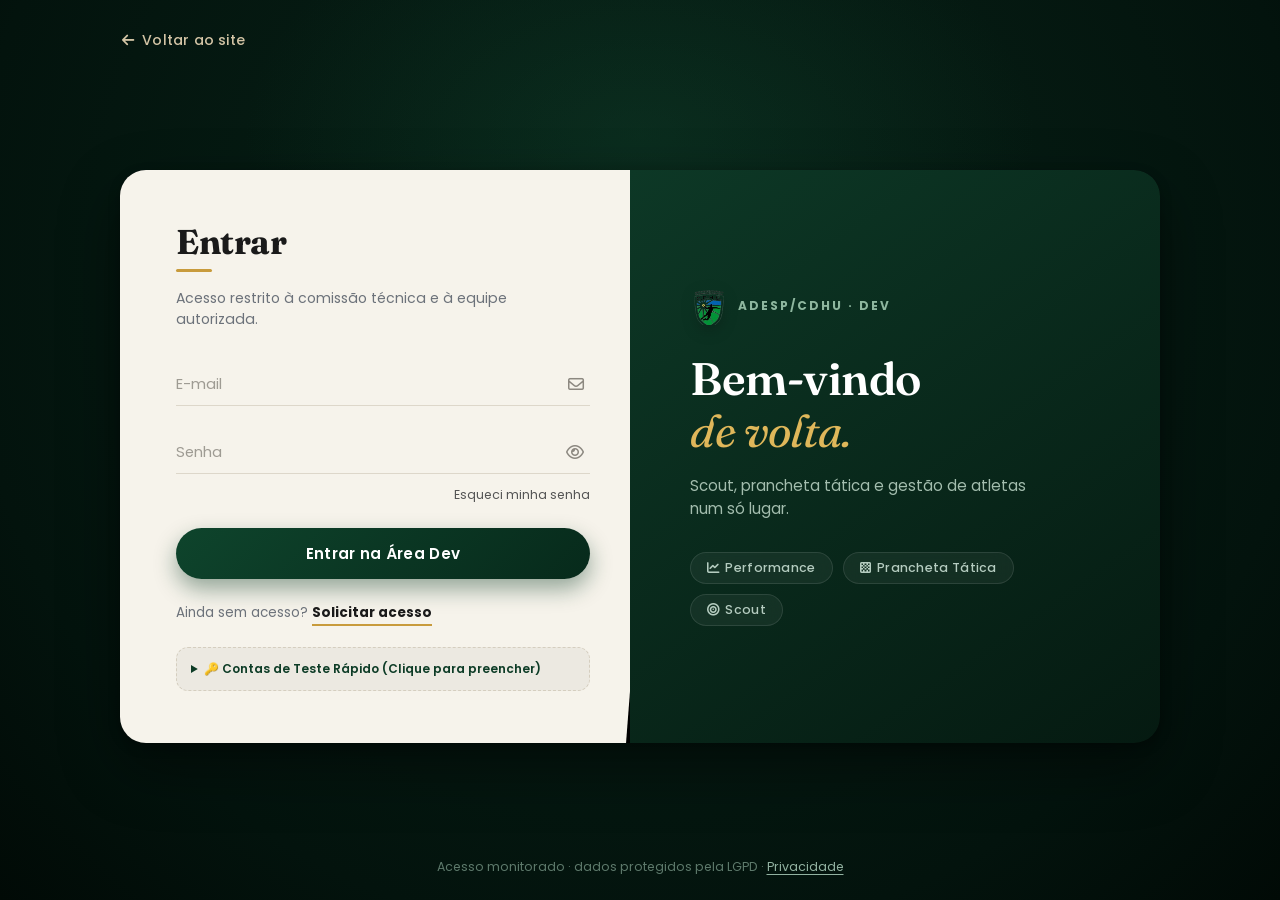
==== commit 5cdf48b1: "Add files via upload" ====
--- a/tatica.html
+++ b/tatica.html
@@ -1,4 +1,4 @@
-﻿<!DOCTYPE html>
+<!DOCTYPE html>
 <html lang="pt-BR">
 
 <head>
@@ -143,6 +143,17 @@
 
     <!-- RIGHT: SYSTEMS & EVENT LOG PANEL -->
     <aside class="systems-panel" id="systemsPanel">
+      <!-- HEADER MOBILE DO PAINEL COM BOTÃO DE FECHAR -->
+      <div class="panel-mobile-header">
+        <div class="panel-drag-handle"></div>
+        <div class="panel-header-content">
+          <span class="panel-header-title"><i class="fas fa-layer-group"></i> Painel Tático</span>
+          <button class="panel-close-btn" onclick="TacticalBoard.closeMobileSidebar()" aria-label="Fechar Painel Tático">
+            <i class="fas fa-times"></i> Fechar
+          </button>
+        </div>
+      </div>
+
       <!-- TABS BAR -->
       <div class="tac-side-tabs">
         <button class="tac-tab-btn active" data-tab="sistemas" title="Sistemas Táticos"><i class="fas fa-sitemap"></i>
@@ -2700,6 +2711,9 @@
     </div>
   </div>
 
+  <!-- BACKDROP MOBILE PARA FECHAR AO TOCAR FORA -->
+  <div class="panel-backdrop" onclick="TacticalBoard.closeMobileSidebar()"></div>
+
   <!-- BOTÃO FLUTUANTE PARA MOBILE (ABRIR PAINEL TÁTICO) -->
   <button class="mobile-side-toggle" onclick="TacticalBoard.toggleMobileSidebar()" title="Painel Tático">
     <i class="fas fa-list-alt"></i>
--- a/css/components.css
+++ b/css/components.css
@@ -0,0 +1,233 @@
+/* ==========================================================================
+   ADESP / CDHU 3.0 — DESIGN SYSTEM & COMPONENTES REUTILIZÁVEIS
+   Arquivo: css/components.css
+   Objetivo: Garantir que todas as telas compartilhem o mesmo padrão visual
+   ========================================================================== */
+
+:root {
+  /* Paleta Institucional ADESP/CDHU */
+  --cdhu-blue: #0A509E;
+  --cdhu-blue-hover: #083e7a;
+  --cdhu-green: #1F8A4D;
+  --cdhu-green-hover: #176d3c;
+  --cdhu-gold: #F4C542;
+  --cdhu-gold-hover: #d9ad34;
+
+  /* Superfícies & Painéis */
+  --cdhu-bg-dark: #071322;
+  --cdhu-bg-panel: #0d213a;
+  --cdhu-bg-card: #132a48;
+  --cdhu-bg-card-hover: #193860;
+  --cdhu-bg-cream: #F6F3EB;
+
+  /* Bordas e Vidro */
+  --cdhu-border-glass: rgba(255, 255, 255, 0.08);
+  --cdhu-border-gold: rgba(244, 197, 66, 0.35);
+
+  /* Tipografia */
+  --cdhu-font-sans: 'Poppins', -apple-system, BlinkMacSystemFont, sans-serif;
+  --cdhu-font-serif: 'Fraunces', 'Playfair Display', Georgia, serif;
+  --cdhu-font-display: 'Oswald', sans-serif;
+
+  /* Textos */
+  --cdhu-text-main: #f8fafc;
+  --cdhu-text-muted: #94a3b8;
+  --cdhu-text-gold: #F4C542;
+
+  /* Semântica */
+  --cdhu-success: #22c55e;
+  --cdhu-warning: #f59e0b;
+  --cdhu-danger: #ef4444;
+  --cdhu-info: #38bdf8;
+
+  /* Efeitos */
+  --cdhu-radius-sm: 6px;
+  --cdhu-radius-md: 12px;
+  --cdhu-radius-lg: 20px;
+  --cdhu-radius-pill: 9999px;
+  --cdhu-shadow-sm: 0 2px 6px rgba(0, 0, 0, 0.2);
+  --cdhu-shadow-md: 0 8px 24px rgba(0, 0, 0, 0.35);
+}
+
+/* ── CARDS PADRONIZADOS ── */
+.cdhu-card {
+  background: var(--cdhu-bg-card);
+  border: 1px solid var(--cdhu-border-glass);
+  border-radius: var(--cdhu-radius-md);
+  padding: 20px;
+  transition: transform 0.25s ease, border-color 0.25s ease, box-shadow 0.25s ease;
+  position: relative;
+  overflow: hidden;
+}
+
+.cdhu-card:hover {
+  border-color: rgba(255, 255, 255, 0.16);
+  box-shadow: var(--cdhu-shadow-md);
+}
+
+.cdhu-card.highlight-gold {
+  border-color: var(--cdhu-border-gold);
+}
+
+.cdhu-card.highlight-gold::before {
+  content: '';
+  position: absolute;
+  top: 0;
+  left: 0;
+  width: 100%;
+  height: 3px;
+  background: var(--cdhu-gold);
+}
+
+/* ── BOTÕES UNIVERSAIS ── */
+.cdhu-btn {
+  display: inline-flex;
+  align-items: center;
+  justify-content: center;
+  gap: 8px;
+  padding: 10px 20px;
+  border-radius: var(--cdhu-radius-pill);
+  font-family: var(--cdhu-font-sans);
+  font-size: 0.88rem;
+  font-weight: 600;
+  letter-spacing: 0.2px;
+  text-decoration: none;
+  cursor: pointer;
+  border: 1px solid transparent;
+  transition: all 0.2s ease;
+}
+
+.cdhu-btn.primary {
+  background: var(--cdhu-blue);
+  color: #ffffff;
+}
+
+.cdhu-btn.primary:hover {
+  background: var(--cdhu-blue-hover);
+  transform: translateY(-2px);
+}
+
+.cdhu-btn.green {
+  background: var(--cdhu-green);
+  color: #ffffff;
+}
+
+.cdhu-btn.green:hover {
+  background: var(--cdhu-green-hover);
+  transform: translateY(-2px);
+}
+
+.cdhu-btn.gold {
+  background: var(--cdhu-gold);
+  color: #071322;
+}
+
+.cdhu-btn.gold:hover {
+  background: var(--cdhu-gold-hover);
+  transform: translateY(-2px);
+}
+
+.cdhu-btn.ghost {
+  background: rgba(255, 255, 255, 0.06);
+  border-color: var(--cdhu-border-glass);
+  color: var(--cdhu-text-main);
+}
+
+.cdhu-btn.ghost:hover {
+  background: rgba(255, 255, 255, 0.12);
+  color: #ffffff;
+}
+
+/* ── PILLS & TAGS ── */
+.cdhu-pill {
+  display: inline-flex;
+  align-items: center;
+  gap: 6px;
+  padding: 4px 12px;
+  border-radius: var(--cdhu-radius-pill);
+  font-size: 0.75rem;
+  font-weight: 600;
+  letter-spacing: 0.3px;
+  border: 1px solid transparent;
+}
+
+.cdhu-pill.blue {
+  background: rgba(10, 80, 158, 0.18);
+  border-color: rgba(10, 80, 158, 0.4);
+  color: #60a5fa;
+}
+
+.cdhu-pill.green {
+  background: rgba(31, 138, 77, 0.18);
+  border-color: rgba(31, 138, 77, 0.4);
+  color: #4ade80;
+}
+
+.cdhu-pill.gold {
+  background: rgba(244, 197, 66, 0.18);
+  border-color: rgba(244, 197, 66, 0.4);
+  color: #facc15;
+}
+
+.cdhu-pill.red {
+  background: rgba(239, 68, 68, 0.18);
+  border-color: rgba(239, 68, 68, 0.4);
+  color: #f87171;
+}
+
+/* ── CAIXAS DE KPI / ESTATÍSTICA RÁPIDA ── */
+.cdhu-stat-box {
+  background: rgba(10, 25, 47, 0.6);
+  border: 1px solid var(--cdhu-border-glass);
+  border-radius: var(--cdhu-radius-sm);
+  padding: 14px 16px;
+  display: flex;
+  flex-direction: column;
+  gap: 4px;
+}
+
+.cdhu-stat-box .stat-label {
+  font-size: 0.72rem;
+  color: var(--cdhu-text-muted);
+  text-transform: uppercase;
+  letter-spacing: 1px;
+}
+
+.cdhu-stat-box .stat-value {
+  font-family: var(--cdhu-font-display);
+  font-size: 1.75rem;
+  font-weight: 700;
+  color: var(--cdhu-text-main);
+  line-height: 1;
+}
+
+/* ── ALERTAS & AVISOS ── */
+.cdhu-alert {
+  padding: 14px 18px;
+  border-radius: var(--cdhu-radius-sm);
+  font-size: 0.86rem;
+  line-height: 1.5;
+  display: flex;
+  align-items: center;
+  gap: 12px;
+  border: 1px solid transparent;
+}
+
+.cdhu-alert.warning {
+  background: rgba(245, 158, 11, 0.12);
+  border-color: rgba(245, 158, 11, 0.4);
+  color: #fde68a;
+}
+
+.cdhu-alert.danger {
+  background: rgba(239, 68, 68, 0.12);
+  border-color: rgba(239, 68, 68, 0.4);
+  color: #fca5a5;
+}
+
+.cdhu-alert.info {
+  background: rgba(56, 189, 248, 0.12);
+  border-color: rgba(56, 189, 248, 0.4);
+  color: #bae6fd;
+}
+
--- a/css/tatica.css
+++ b/css/tatica.css
@@ -0,0 +1,561 @@
+/* ==========================================================================
+   ADESP / CDHU 3.0 — PRANCHETA TÁTICA DIGITAL (FOLHA DE ESTILOS)
+   Arquivo: css/tatica.css
+   ========================================================================== */
+
+:root {
+  --bg-dark: #071322;
+  --bg-panel: #0d213a;
+  --bg-card: #132a48;
+  --bg-hover: #193860;
+  --primary: #0A509E;
+  --accent: #F4C542;
+  --green: #1F8A4D;
+  --danger: #ef4444;
+  --border: rgba(255,255,255,0.08);
+  --text: #f8fafc;
+  --muted: #94a3b8;
+  --radius: 10px;
+}
+*{margin:0;padding:0;box-sizing:border-box;}
+html,body{height:100%;overflow:hidden;font-family:'Poppins',sans-serif;background:var(--bg-dark);color:var(--text);}
+
+/* ── NAVBAR ── */
+.tac-nav{
+  background:rgba(10,25,47,0.97);
+  backdrop-filter:blur(16px);
+  border-bottom:1px solid var(--border);
+  padding:10px 20px;
+  display:flex;align-items:center;justify-content:space-between;
+  position:relative;z-index:200;
+  flex-shrink:0;
+}
+.tac-brand{display:flex;align-items:center;gap:12px;text-decoration:none;color:inherit;}
+.tac-brand img{height:40px;}
+.tac-brand-text h1{font-family:'Oswald',sans-serif;font-size:1.1rem;color:#fff;letter-spacing:1px;}
+.tac-brand-text span{font-size:0.7rem;color:var(--accent);font-weight:600;letter-spacing:1.5px;text-transform:uppercase;}
+.tac-nav-right{display:flex;align-items:center;gap:10px;}
+.nav-btn{
+  background:rgba(255,255,255,0.07);border:1px solid var(--border);
+  color:var(--muted);padding:7px 14px;border-radius:30px;font-size:0.82rem;
+  text-decoration:none;display:flex;align-items:center;gap:7px;cursor:pointer;
+  font-family:inherit;transition:all .2s;
+}
+.nav-btn:hover{background:var(--bg-hover);color:#fff;border-color:rgba(255,255,255,0.2);}
+.nav-btn.accent{background:rgba(244,197,66,0.15);border-color:rgba(244,197,66,0.4);color:var(--accent);}
+.nav-btn.accent:hover{background:rgba(244,197,66,0.25);}
+
+/* ── ACTIVE TEAM INDICATOR ── */
+.active-team-bar{
+  display:flex;align-items:center;justify-content:center;gap:12px;
+  padding:5px 16px;background:rgba(10,25,47,0.9);
+  border-bottom:1px solid var(--border);font-size:0.82rem;flex-shrink:0;
+}
+.active-team-dot{width:10px;height:10px;border-radius:50%;background:#888;transition:background .3s;}
+#activeTeamLabel{color:var(--muted);font-weight:500;transition:color .3s;}
+
+/* ── MAIN LAYOUT ── */
+.tac-layout{
+  display:flex;flex:1;overflow:hidden;
+  height:calc(100vh - 90px);
+}
+
+/* ── LEFT TOOLS ── */
+.tools-sidebar{
+  width:62px;background:var(--bg-panel);border-right:1px solid var(--border);
+  display:flex;flex-direction:column;align-items:center;padding:8px 0;gap:4px;
+  overflow-y:auto;flex-shrink:0;
+}
+.tool-btn{
+  width:46px;height:46px;border-radius:var(--radius);border:1px solid transparent;
+  background:transparent;color:var(--muted);cursor:pointer;
+  display:flex;flex-direction:column;align-items:center;justify-content:center;
+  gap:2px;font-size:0.6rem;font-family:inherit;transition:all .15s;position:relative;
+}
+.tool-btn i{font-size:1rem;}
+.tool-btn:hover{background:var(--bg-card);color:#fff;border-color:var(--border);}
+.tool-btn.active{background:var(--primary);color:#fff;border-color:rgba(255,255,255,0.2);}
+.tool-sep{width:34px;height:1px;background:var(--border);margin:4px 0;}
+.tool-color-swatch{
+  width:26px;height:26px;border-radius:50%;border:2px solid rgba(255,255,255,0.3);
+  cursor:pointer;margin:2px 0;
+}
+
+/* ── CENTER CANVAS AREA ── */
+.canvas-area{
+  flex:1;display:flex;flex-direction:column;overflow:hidden;position:relative;
+  background:#071322;
+}
+.view-toggle{
+  display:flex;gap:8px;padding:7px 12px;background:var(--bg-panel);
+  border-bottom:1px solid var(--border);flex-shrink:0;
+  align-items:center;justify-content:space-between;flex-wrap:wrap;
+}
+.view-btn-group{display:flex;gap:6px;align-items:center;flex-wrap:wrap;}
+.view-btn{
+  padding:5px 12px;border-radius:30px;border:1px solid var(--border);
+  background:transparent;color:var(--muted);font-size:0.78rem;cursor:pointer;
+  font-family:inherit;transition:all .15s;display:inline-flex;align-items:center;gap:6px;
+}
+.view-btn:hover{background:var(--bg-hover);color:#fff;}
+.view-btn.active{background:var(--primary);color:#fff;border-color:var(--primary);}
+.action-btn-play{background:var(--green)!important;color:#fff!important;border-color:var(--green)!important;font-weight:600;}
+.action-btn-play:hover{background:#15803d!important;}
+.action-btn-block{border-color:rgba(239,68,68,0.4)!important;color:#fca5a5!important;}
+.action-btn-block.active{background:var(--danger)!important;color:#fff!important;border-color:var(--danger)!important;font-weight:700;box-shadow:0 0 10px rgba(239,68,68,0.5);}
+.action-btn-gk7{border-color:rgba(244,197,66,0.4)!important;color:var(--accent)!important;}
+.action-btn-gk7.active{background:var(--accent)!important;color:#000!important;font-weight:700;}
+.action-btn-shot{background:rgba(244,197,66,0.18)!important;color:var(--accent)!important;border-color:rgba(244,197,66,0.4)!important;font-weight:600;}
+.action-btn-shot:hover{background:rgba(244,197,66,0.3)!important;}
+
+.play-toast{
+  position:absolute;top:16px;left:50%;transform:translateX(-50%) translateY(-20px);
+  background:rgba(10,25,47,0.94);border:1px solid var(--accent);color:#fff;
+  padding:9px 20px;border-radius:30px;font-size:0.85rem;font-weight:600;
+  display:flex;align-items:center;gap:10px;box-shadow:0 10px 30px rgba(0,0,0,0.6);
+  pointer-events:none;opacity:0;transition:all .3s cubic-bezier(0.16,1,0.3,1);z-index:100;
+}
+.play-toast.show{opacity:1;transform:translateX(-50%) translateY(0);}
+.play-toast.goal{border-color:#22c55e;background:rgba(20,83,45,0.96);box-shadow:0 10px 30px rgba(34,197,94,0.35);}
+.play-toast.blocked{border-color:#ef4444;background:rgba(127,29,29,0.96);box-shadow:0 10px 30px rgba(239,68,68,0.35);}
+#courtCanvas{display:block;cursor:crosshair;touch-action:none;}
+.canvas-wrapper{flex:1;overflow:hidden;position:relative;}
+
+/* ── RIGHT SYSTEMS PANEL ── */
+.systems-panel{
+  width:320px;background:var(--bg-panel);border-left:1px solid var(--border);
+  display:flex;flex-direction:column;overflow-y:auto;flex-shrink:0;
+  transition:all 0.3s ease;
+}
+
+/* ── SIDEBAR TABS ── */
+.tac-side-tabs{
+  display:flex;background:rgba(10,25,47,0.95);
+  border-bottom:1px solid var(--border);position:sticky;top:0;z-index:10;
+}
+.tac-tab-btn{
+  flex:1;padding:10px 4px;font-size:0.75rem;font-weight:600;font-family:inherit;
+  background:transparent;border:none;color:var(--muted);cursor:pointer;
+  display:flex;align-items:center;justify-content:center;gap:5px;
+  border-bottom:2px solid transparent;transition:all 0.2s ease;
+}
+.tac-tab-btn:hover{color:#fff;background:rgba(255,255,255,0.03);}
+.tac-tab-btn.active{color:var(--accent);border-bottom-color:var(--accent);background:rgba(244,197,66,0.08);}
+
+.tac-tab-pane{display:none;padding:12px;flex-direction:column;gap:12px;}
+.tac-tab-pane.active{display:flex;}
+
+/* ── EVENT LOG TABLE & ITEMS ── */
+.log-toolbar{
+  display:grid;grid-template-columns:1fr 1fr;gap:6px;margin-bottom:8px;
+}
+.log-btn{
+  padding:7px 10px;border-radius:6px;border:1px solid var(--border);
+  background:var(--bg-card);color:var(--text);font-size:0.75rem;font-weight:600;
+  cursor:pointer;display:flex;align-items:center;justify-content:center;gap:6px;
+  transition:all 0.15s;font-family:inherit;
+}
+.log-btn:hover{background:var(--bg-hover);color:#fff;}
+.log-btn.primary{background:var(--primary);color:#fff;border-color:rgba(255,255,255,0.2);}
+.log-btn.primary:hover{background:#0d60be;}
+.log-btn.accent{background:rgba(244,197,66,0.18);border-color:rgba(244,197,66,0.4);color:var(--accent);}
+.log-btn.danger{background:rgba(239,68,68,0.18);border-color:rgba(239,68,68,0.4);color:#fca5a5;}
+
+.event-log-container{
+  background:rgba(7,19,34,0.6);border:1px solid var(--border);
+  border-radius:8px;max-height:360px;overflow-y:auto;
+}
+.event-log-table{
+  width:100%;border-collapse:collapse;font-size:0.75rem;
+}
+.event-log-table th{
+  background:rgba(10,25,47,0.95);color:var(--muted);text-align:left;
+  padding:6px 8px;font-weight:600;font-size:0.68rem;text-transform:uppercase;
+  border-bottom:1px solid var(--border);position:sticky;top:0;z-index:2;
+}
+.event-log-row{
+  cursor:pointer;border-bottom:1px solid rgba(255,255,255,0.04);
+  transition:background 0.15s;
+}
+.event-log-row:hover{background:rgba(255,255,255,0.06);}
+.event-log-row.active{
+  background:rgba(244,197,66,0.15) !important;
+  border-left:3px solid var(--accent);
+}
+.event-log-row td{padding:7px 8px;vertical-align:middle;}
+.event-step-badge{
+  display:inline-flex;align-items:center;justify-content:center;
+  width:20px;height:20px;border-radius:50%;background:rgba(255,255,255,0.1);
+  font-weight:700;font-size:0.7rem;color:var(--accent);
+}
+.event-tag{
+  display:inline-flex;align-items:center;gap:4px;padding:2px 6px;
+  border-radius:4px;font-size:0.68rem;font-weight:600;
+}
+.event-tag.posse{background:rgba(56,189,248,0.15);color:#38bdf8;}
+.event-tag.passe{background:rgba(31,138,77,0.2);color:#4ade80;}
+.event-tag.movimento{background:rgba(168,85,247,0.18);color:#c084fc;}
+.event-tag.drible{background:rgba(245,158,11,0.2);color:#fbbf24;}
+.event-tag.arremesso{background:rgba(239,68,68,0.25);color:#f87171;}
+.event-tag.bloqueio{background:rgba(244,197,66,0.25);color:#facc15;}
+
+.event-zone-tag{
+  font-size:0.68rem;color:var(--muted);display:block;margin-top:2px;
+}
+
+/* Live Alert Banner */
+.tactical-live-alert{
+  background:rgba(245,158,11,0.12);border:1px solid rgba(245,158,11,0.35);
+  border-radius:8px;padding:10px 12px;font-size:0.75rem;color:#fde68a;
+  display:flex;align-items:flex-start;gap:8px;line-height:1.4;
+}
+.tactical-live-alert.danger{
+  background:rgba(239,68,68,0.15);border-color:rgba(239,68,68,0.4);color:#fca5a5;
+}
+
+/* KPI Summary inside log */
+.play-summary-grid{
+  display:grid;grid-template-columns:repeat(3, 1fr);gap:6px;
+}
+.play-kpi-card{
+  background:var(--bg-card);border:1px solid var(--border);border-radius:6px;
+  padding:6px 8px;text-align:center;
+}
+.play-kpi-val{font-family:'Oswald',sans-serif;font-size:1.1rem;color:var(--accent);line-height:1;}
+.play-kpi-lbl{font-size:0.65rem;color:var(--muted);margin-top:2px;}
+
+/* ── MODAL REGRAS & PLAYBOOK ── */
+.tac-modal-backdrop{
+  position:fixed;top:0;left:0;width:100%;height:100%;
+  background:rgba(0,0,0,0.75);backdrop-filter:blur(6px);
+  z-index:900;display:none;align-items:center;justify-content:center;padding:16px;
+}
+.tac-modal-backdrop.show{display:flex;}
+.tac-modal-content{
+  background:var(--bg-panel);border:1px solid var(--border);border-radius:14px;
+  width:100%;max-width:680px;max-height:85vh;display:flex;flex-direction:column;
+  box-shadow:0 20px 60px rgba(0,0,0,0.7);overflow:hidden;
+}
+.tac-modal-header{
+  padding:14px 20px;border-bottom:1px solid var(--border);
+  display:flex;align-items:center;justify-content:space-between;background:rgba(10,25,47,0.9);
+}
+.tac-modal-header h3{font-family:'Oswald',sans-serif;font-size:1.15rem;color:#fff;letter-spacing:0.5px;}
+.tac-modal-close{
+  background:none;border:none;color:var(--muted);font-size:1.2rem;cursor:pointer;
+}
+.tac-modal-close:hover{color:#fff;}
+.tac-modal-body{padding:20px;overflow-y:auto;display:flex;flex-direction:column;gap:14px;font-size:0.85rem;}
+.rules-grid{display:grid;grid-template-columns:1fr 1fr;gap:12px;}
+@media(max-width:600px){.rules-grid{grid-template-columns:1fr;}}
+.rule-item-box{
+  background:var(--bg-card);border:1px solid var(--border);border-radius:8px;padding:12px;
+}
+.rule-item-box strong{color:var(--accent);display:flex;align-items:center;gap:6px;margin-bottom:4px;font-size:0.85rem;}
+.rule-item-box p{color:var(--muted);font-size:0.78rem;line-height:1.45;}
+
+/* Mobile Drawer Toggle */
+.mobile-side-toggle{
+  display:none;position:fixed;bottom:60px;right:16px;z-index:300;
+  background:var(--accent);color:#071322;border:none;border-radius:50%;
+  width:50px;height:50px;font-size:1.2rem;box-shadow:0 6px 20px rgba(0,0,0,0.5);
+  cursor:pointer;align-items:center;justify-content:center;
+}
+@media(max-width:768px){
+  .mobile-side-toggle{display:flex;}
+  .systems-panel{
+    position:fixed;bottom:0;right:0;left:0;width:100% !important;
+    max-height:55vh;border-top:2px solid var(--border);border-left:none;
+    transform:translateY(100%);z-index:250;
+  }
+  .systems-panel.open{transform:translateY(0);}
+}
+.sys-section{padding:10px 12px;border-bottom:1px solid var(--border);}
+.sys-title{
+  font-family:'Oswald',sans-serif;font-size:0.85rem;color:var(--accent);
+  letter-spacing:1px;text-transform:uppercase;margin-bottom:8px;
+  display:flex;align-items:center;gap:6px;
+}
+.sys-btn{
+  display:block;width:100%;padding:7px 10px;margin-bottom:5px;
+  background:var(--bg-card);border:1px solid var(--border);border-radius:8px;
+  color:var(--text);font-size:0.8rem;cursor:pointer;font-family:inherit;
+  text-align:left;transition:all .15s;
+}
+.sys-btn:hover{background:var(--bg-hover);border-color:rgba(255,255,255,0.15);}
+.sys-btn.atk{border-left:3px solid var(--primary);}
+.sys-btn.def{border-left:3px solid var(--danger);}
+.sys-btn.atk:hover{background:rgba(10,80,158,0.25);}
+.sys-btn.def:hover{background:rgba(239,68,68,0.15);}
+
+/* Team color row */
+.team-row{display:flex;align-items:center;gap:8px;margin-bottom:8px;font-size:0.8rem;}
+.team-row label{flex:1;color:var(--muted);}
+.color-pick{width:28px;height:28px;border-radius:6px;border:2px solid var(--border);cursor:pointer;padding:1px;}
+
+/* Quick rules */
+.rule-card{background:var(--bg-card);border-radius:8px;padding:8px 10px;margin-bottom:6px;font-size:0.75rem;color:var(--muted);}
+.rule-card strong{color:var(--accent);display:block;margin-bottom:2px;}
+
+/* Player state dropdown */
+.player-popup{
+  position:fixed;background:var(--bg-panel);border:1px solid var(--border);
+  border-radius:var(--radius);padding:8px;z-index:500;min-width:150px;
+  box-shadow:0 8px 32px rgba(0,0,0,0.5);display:none;
+}
+.player-popup.show{display:block;}
+.pp-title{font-size:0.75rem;color:var(--accent);margin-bottom:6px;font-weight:600;}
+.pp-btn{
+  display:block;width:100%;padding:5px 8px;text-align:left;background:transparent;
+  border:none;border-radius:6px;color:var(--text);font-size:0.78rem;cursor:pointer;
+  font-family:inherit;transition:background .15s;
+}
+.pp-btn:hover{background:var(--bg-card);}
+
+/* ── BOTTOM TIMELINE ── */
+.timeline-bar{
+  background:var(--bg-panel);border-top:1px solid var(--border);
+  padding:8px 12px;display:flex;align-items:center;gap:10px;
+  flex-shrink:0;overflow:hidden;
+}
+.tl-controls{display:flex;gap:6px;flex-shrink:0;}
+.tl-btn{
+  width:34px;height:34px;border-radius:8px;border:1px solid var(--border);
+  background:var(--bg-card);color:var(--text);cursor:pointer;font-size:0.9rem;
+  display:flex;align-items:center;justify-content:center;transition:all .15s;
+}
+.tl-btn:hover{background:var(--bg-hover);}
+.tl-btn.play-btn{background:var(--primary);border-color:var(--primary);}
+.tl-frames{
+  flex:1;display:flex;gap:8px;overflow-x:auto;align-items:center;
+  scrollbar-width:thin;scrollbar-color:var(--border) transparent;
+}
+.tl-frame{
+  flex-shrink:0;width:72px;height:46px;border-radius:7px;
+  border:2px solid var(--border);cursor:pointer;overflow:hidden;
+  position:relative;background:var(--bg-card);transition:border-color .15s;
+}
+.tl-frame.active{border-color:var(--accent);}
+.tl-frame canvas{width:100%;height:100%;display:block;}
+.tl-frame-num{
+  position:absolute;bottom:1px;right:3px;font-size:0.6rem;color:var(--accent);
+  font-weight:700;
+}
+
+/* ── BOTTOM TEAMS BAR ── */
+.teams-bar{
+  background:rgba(10,25,47,0.95);border-top:1px solid var(--border);
+  padding:6px 14px;display:flex;align-items:center;gap:14px;flex-shrink:0;
+  flex-wrap:wrap;
+}
+.teams-bar label{font-size:0.75rem;color:var(--muted);}
+.teams-bar input[type="text"]{
+  background:var(--bg-card);border:1px solid var(--border);border-radius:7px;
+  color:var(--text);padding:4px 8px;font-size:0.78rem;width:110px;font-family:inherit;
+}
+.teams-bar select{
+  background:var(--bg-card);border:1px solid var(--border);border-radius:7px;
+  color:var(--text);padding:4px 8px;font-size:0.78rem;font-family:inherit;cursor:pointer;
+}
+
+/* ── UNDO/REDO ── */
+.undo-redo{display:flex;gap:5px;margin-left:auto;}
+
+/* ── MOBILE ── */
+@media(max-width:768px){
+  .systems-panel{display:none;}
+  .tools-sidebar{width:48px;}
+  .tool-btn{width:40px;height:40px;}
+  .tac-brand-text span{display:none;}
+}
+@media(max-width:480px){
+  .tools-sidebar{display:none;}
+}
+
+/* ── TOOLTIP ── */
+.tool-btn[data-tip]:hover::after{
+  content:attr(data-tip);
+  position:absolute;left:calc(100% + 6px);top:50%;transform:translateY(-50%);
+  background:#111;color:#fff;font-size:0.7rem;padding:3px 7px;border-radius:5px;
+  white-space:nowrap;pointer-events:none;z-index:999;
+}
+
+/* Scroll styles */
+::-webkit-scrollbar{width:5px;height:5px;}
+::-webkit-scrollbar-track{background:transparent;}
+::-webkit-scrollbar-thumb{background:var(--border);border-radius:3px;}
+
+/* Text input overlay */
+#textInputOverlay{
+  position:fixed;top:50%;left:50%;transform:translate(-50%,-50%);
+  background:var(--bg-panel);border:1px solid var(--border);
+  border-radius:var(--radius);padding:16px;z-index:600;display:none;
+  box-shadow:0 12px 40px rgba(0,0,0,0.6);min-width:260px;
+}
+#textInputOverlay h4{font-size:0.85rem;color:var(--accent);margin-bottom:10px;}
+#textInputField{
+  width:100%;background:var(--bg-card);border:1px solid var(--border);
+  border-radius:7px;color:var(--text);padding:7px 10px;font-size:0.9rem;
+  font-family:inherit;outline:none;
+}
+.text-overlay-btns{display:flex;gap:8px;margin-top:10px;justify-content:flex-end;}
+.to-btn{
+  padding:5px 14px;border-radius:7px;border:none;cursor:pointer;
+  font-family:inherit;font-size:0.82rem;
+}
+.to-btn.ok{background:var(--primary);color:#fff;}
+.to-btn.cancel{background:var(--bg-card);color:var(--muted);border:1px solid var(--border);}
+
+/* ── PLAYBOOK DE SELEÇÕES ── */
+.tac-side-tabs{overflow-x:auto;scrollbar-width:none;}
+.tac-tab-btn{white-space:nowrap;min-width:max-content;padding-left:10px;padding-right:10px;}
+.pb-note{font-size:0.72rem;color:var(--muted);background:var(--bg-card);border:1px solid var(--border);border-radius:8px;padding:6px 8px;}
+.pb-filters{display:grid;grid-template-columns:1fr 1fr;gap:6px;}
+.pb-filters select,.pb-filters input[type="search"]{
+  width:100%;background:var(--bg-card);border:1px solid var(--border);border-radius:6px;
+  color:#fff;padding:6px;font-size:0.74rem;font-family:inherit;min-width:0;}
+.pb-filters input[type="search"],.pb-fav-only{grid-column:1 / -1;}
+.pb-fav-only{font-size:0.74rem;color:var(--muted);display:flex;align-items:center;gap:6px;}
+.pb-count{font-size:0.72rem;color:var(--muted);text-align:center;}
+.pb-list{display:flex;flex-direction:column;gap:5px;max-height:240px;overflow-y:auto;}
+.pb-item{display:flex;align-items:center;gap:8px;text-align:left;font-family:inherit;
+  background:var(--bg-card);border:1px solid var(--border);border-radius:8px;color:#fff;padding:6px 8px;cursor:pointer;}
+.pb-item:hover,.pb-item.active{border-color:var(--accent);}
+.pb-flag{font-size:1.2rem;}
+.pb-main{display:flex;flex-direction:column;flex:1;min-width:0;}
+.pb-main strong{font-size:0.76rem;line-height:1.2;}
+.pb-main small{font-size:0.66rem;color:var(--muted);}
+.pb-badge{width:10px;height:10px;border-radius:50%;flex-shrink:0;}
+.pb-star{color:var(--accent);font-size:0.7rem;}
+.pb-validada{background:#1F8A4D;}
+.pb-tendencia{background:#F4C542;}
+.pb-hipotese{background:#f97316;}
+.pb-modelo{background:#64748b;}
+.pb-ia{background:#a855f7;}
+.pb-ia-chip{font-size:0.56rem;font-weight:800;letter-spacing:.3px;padding:2px 6px;border-radius:20px;color:#fff;flex-shrink:0;text-transform:uppercase;}
+.pb-ia-chip.pb-ia-Claude{background:linear-gradient(135deg,#d97757,#b45309);}
+.pb-ia-chip.pb-ia-ChatGPT{background:#10a37f;}
+.pb-ia-chip.pb-ia-Gemini{background:linear-gradient(135deg,#4f8cff,#9b6bff);}
+.pb-ia-box{font-size:0.72rem;border-radius:8px;padding:6px 8px;margin:6px 0;border:1px solid rgba(255,255,255,.12);background:rgba(168,85,247,.12);line-height:1.35;}
+.pb-ia-box small{color:var(--muted);}
+.pb-ia-box.pb-ia-Claude{background:rgba(217,119,87,.14);border-color:rgba(217,119,87,.5);}
+.pb-ia-box.pb-ia-ChatGPT{background:rgba(16,163,127,.12);border-color:rgba(16,163,127,.5);}
+.pb-ia-box.pb-ia-Gemini{background:rgba(99,132,255,.12);border-color:rgba(99,132,255,.5);}
+.pb-ref{font-size:0.68rem;color:var(--muted);}
+.pb-ia-select{grid-column:1 / -1;}
+.pb-detail{background:var(--bg-card);border:1px solid var(--border);border-radius:10px;padding:10px;font-size:0.76rem;line-height:1.45;}
+.pb-detail p{margin:6px 0;}
+.pb-detail ul{margin:4px 0 8px 16px;padding:0;}
+.pb-d-head{display:flex;justify-content:space-between;align-items:flex-start;gap:8px;margin-bottom:4px;}
+.pb-badge-txt{font-size:0.62rem;font-weight:700;color:#071322;padding:2px 7px;border-radius:20px;white-space:nowrap;}
+.pb-d-meta{font-size:0.68rem;color:var(--muted);margin:4px 0;}
+.pb-ctx{font-size:0.72rem;color:#86efac;margin:6px 0;}
+.pb-d-actions{display:flex;gap:6px;flex-wrap:wrap;margin-top:8px;}
+.pb-d-actions .sys-btn{flex:1;justify-content:center;text-align:center;}
+.pb-io{display:flex;gap:6px;flex-wrap:wrap;}
+.pb-io .sys-btn{flex:1;justify-content:center;text-align:center;cursor:pointer;}
+
+.pb-detail a{color:var(--accent);text-decoration:underline;}
+
+/* ═══════════════════════════════════════════════════════════
+   RESPONSIVO — layout em coluna: a quadra, a timeline e as
+   ferramentas sempre cabem na tela (sem cortar o rodapé)
+   ═══════════════════════════════════════════════════════════ */
+body{display:flex;flex-direction:column;height:100vh;height:100dvh;}
+.tac-layout{flex:1 1 auto;min-height:0;height:auto;}
+.systems-panel{min-height:0;}
+
+/* ── CELULAR EM PÉ ── */
+@media (max-width:768px) and (orientation:portrait){
+  .tac-nav{padding:6px 10px;gap:8px;}
+  .tac-brand img{height:30px;}
+  .tac-brand-text{display:none;}
+  .tac-nav-right{flex:1;min-width:0;overflow-x:auto;flex-wrap:nowrap;gap:6px;scrollbar-width:none;}
+  .tac-nav-right::-webkit-scrollbar{display:none;}
+  .tac-nav-right>*{flex-shrink:0;}
+  .nav-btn{padding:6px 11px;font-size:0.72rem;white-space:nowrap;}
+  .active-team-bar{padding:3px 10px;font-size:0.68rem;justify-content:flex-start;}
+  #activeTeamLabel{white-space:nowrap;overflow:hidden;text-overflow:ellipsis;}
+
+  .tac-layout{flex-direction:column;}
+  .canvas-area{order:1;flex:1 1 auto;min-height:0;}
+  /* ferramentas viram uma barra horizontal rolável, ao alcance do polegar */
+  .tools-sidebar{
+    display:flex !important;order:2;width:100%;height:58px;flex:0 0 58px;
+    flex-direction:row;align-items:center;overflow-x:auto;overflow-y:hidden;
+    border-right:none;border-top:1px solid var(--border);padding:4px 8px;gap:4px;
+    scrollbar-width:none;
+  }
+  .tools-sidebar::-webkit-scrollbar{display:none;}
+  .tool-btn{width:50px;height:48px;flex-shrink:0;}
+  .tool-sep{width:1px;height:30px;margin:0 4px;flex-shrink:0;}
+  .tool-color-swatch{flex-shrink:0;}
+  .tools-sidebar>*{flex-shrink:0;}
+
+  .view-toggle{padding:5px 8px;gap:6px;flex-wrap:nowrap;overflow-x:auto;justify-content:flex-start;scrollbar-width:none;}
+  .view-toggle::-webkit-scrollbar{display:none;}
+  .view-btn-group{flex-wrap:nowrap;flex-shrink:0;}
+  .view-btn{padding:6px 10px;font-size:0.7rem;white-space:nowrap;}
+
+  .timeline-bar{padding:5px 8px;gap:6px;}
+  .tl-controls{gap:4px;}
+  .tl-btn{width:34px;height:34px;}
+  .tl-frame{width:54px;height:36px;}
+  .teams-bar{display:none;}
+
+  .play-toast{max-width:92%;white-space:normal;text-align:center;font-size:0.72rem;padding:7px 14px;border-radius:16px;top:8px;}
+
+  /* painel tático vira gaveta inferior */
+  .systems-panel{
+    display:flex !important;position:fixed;left:0;right:0;bottom:0;top:auto;
+    width:100% !important;max-height:65vh;max-height:65dvh;
+    border-left:none;border-top:2px solid var(--accent);border-radius:16px 16px 0 0;
+    transform:translateY(105%);transition:transform .25s ease;z-index:260;
+    box-shadow:0 -12px 40px rgba(0,0,0,0.55);
+  }
+  .systems-panel.open{transform:translateY(0);}
+  .systems-panel::before{content:'';display:block;width:42px;height:4px;border-radius:4px;background:var(--border);margin:8px auto 2px;flex-shrink:0;}
+  .mobile-side-toggle{
+    display:flex;bottom:calc(122px + env(safe-area-inset-bottom));right:12px;
+    width:46px;height:46px;font-size:1.05rem;z-index:300;
+  }
+  .player-popup{max-width:92vw;}
+}
+
+/* ── CELULAR DEITADO / TELAS BAIXAS: tudo compacto, ferramentas na lateral ── */
+@media (max-height:500px) and (orientation:landscape){
+  .tac-nav{padding:4px 10px;}
+  .tac-brand img{height:26px;}
+  .tac-brand-text{display:none;}
+  .tac-nav-right{overflow-x:auto;flex-wrap:nowrap;gap:5px;scrollbar-width:none;min-width:0;}
+  .tac-nav-right>*{flex-shrink:0;}
+  .nav-btn{padding:4px 9px;font-size:0.68rem;white-space:nowrap;}
+  .active-team-bar,.teams-bar{display:none;}
+  .tools-sidebar{display:flex !important;width:50px;padding:4px 0;}
+  .tool-btn{width:40px;height:40px;}
+  .view-toggle{padding:3px 8px;gap:5px;flex-wrap:nowrap;overflow-x:auto;scrollbar-width:none;}
+  .view-btn{padding:3px 9px;font-size:0.66rem;white-space:nowrap;}
+  .timeline-bar{padding:3px 8px;}
+  .tl-btn{width:28px;height:28px;}
+  .tl-frame{width:50px;height:30px;}
+  .systems-panel{
+    display:flex !important;position:fixed;top:0;bottom:0;right:0;left:auto;
+    width:min(330px,62vw) !important;max-height:none;
+    transform:translateX(105%);transition:transform .25s ease;z-index:260;
+    border-left:2px solid var(--accent);
+  }
+  .systems-panel.open{transform:translateX(0);}
+  .mobile-side-toggle{display:flex;bottom:78px;right:10px;width:42px;height:42px;z-index:300;}
+}
+
+/* ── Ajustes finos do celular ── */
+@media (max-width:768px){
+  .tac-side-tabs{position:sticky;top:0;z-index:5;background:var(--bg-panel);flex-shrink:0;}
+  .play-toast{width:max-content;max-width:90vw;}
+  /* com a gaveta aberta, o botão flutuante vira "fechar" logo acima dela */
+  body:has(.systems-panel.open) .mobile-side-toggle{bottom:calc(65vh + 10px);bottom:calc(65dvh + 10px);}
+}
+@media (max-height:500px) and (orientation:landscape){
+  body:has(.systems-panel.open) .mobile-side-toggle{right:calc(min(330px,62vw) + 10px);}
+}
+@media (max-height:500px) and (orientation:landscape){.view-btn-group{flex-wrap:nowrap;flex-shrink:0;}.view-toggle{justify-content:flex-start;}}
